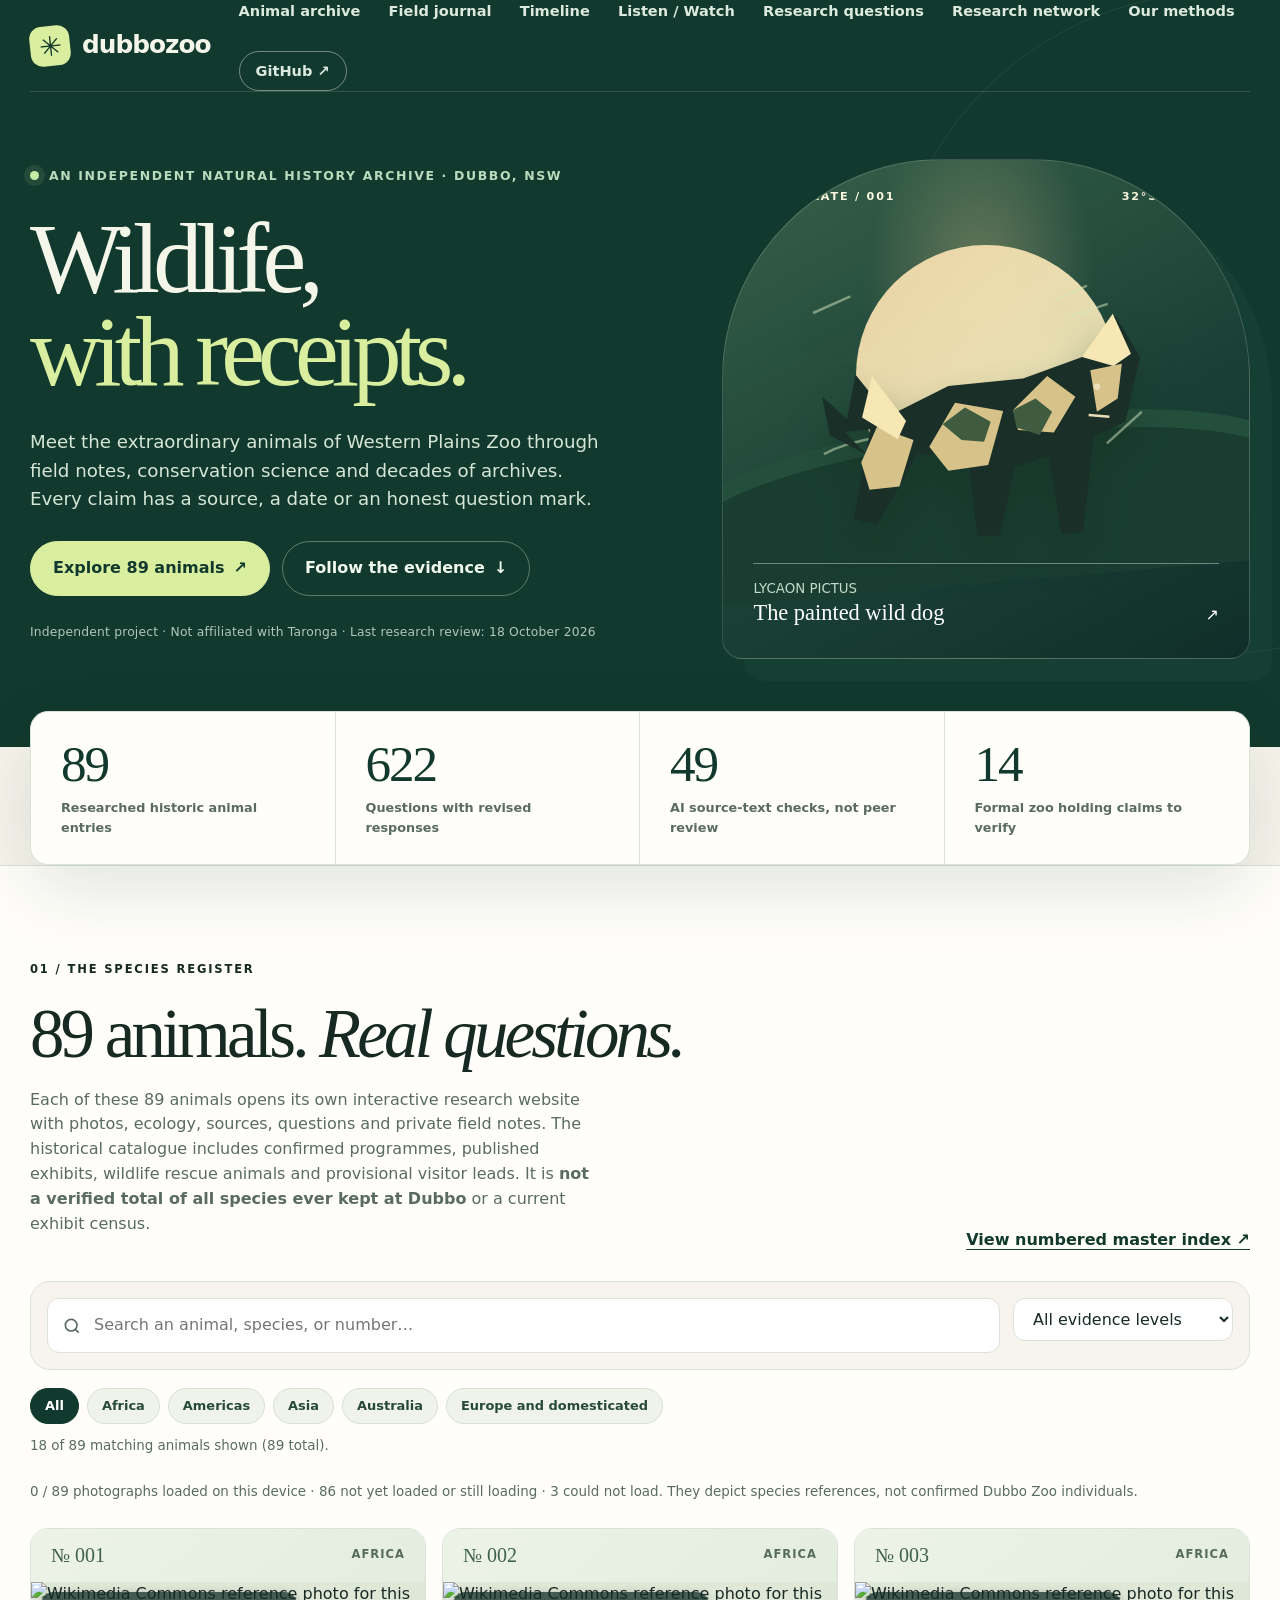
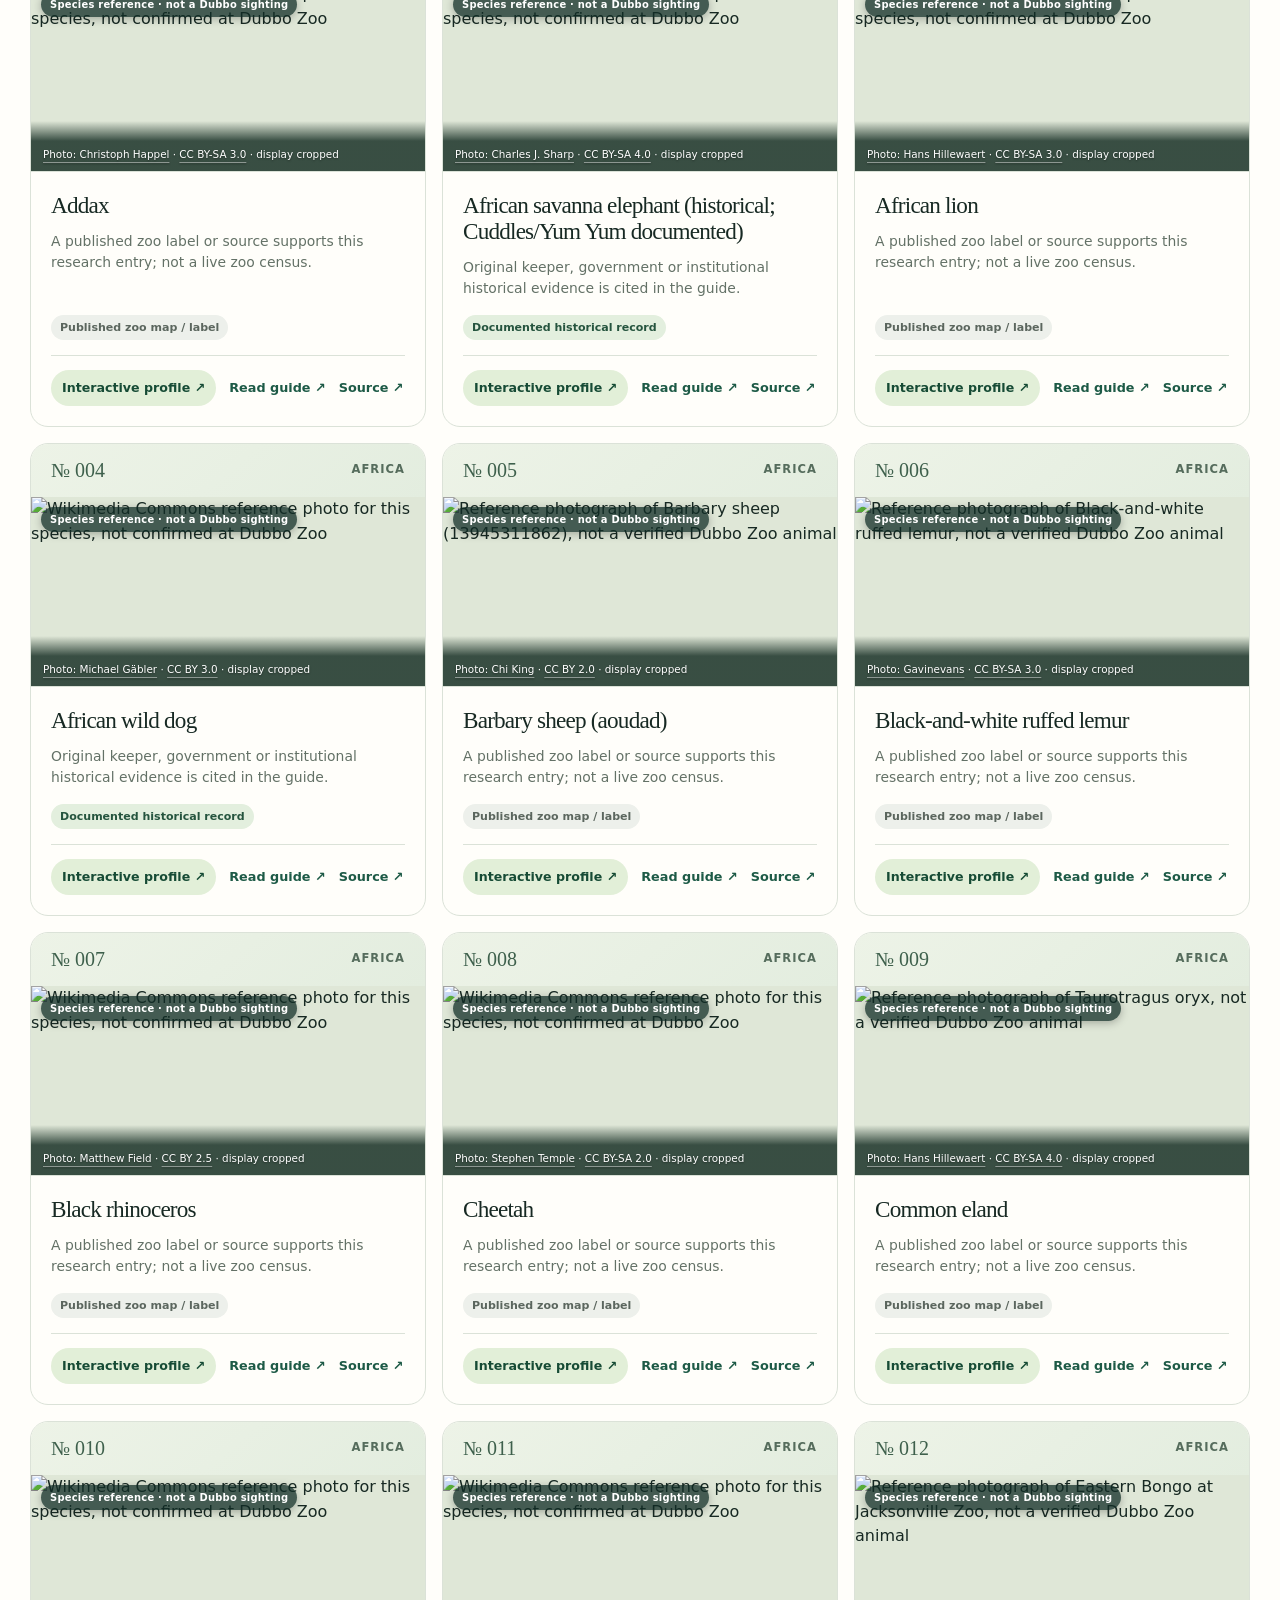
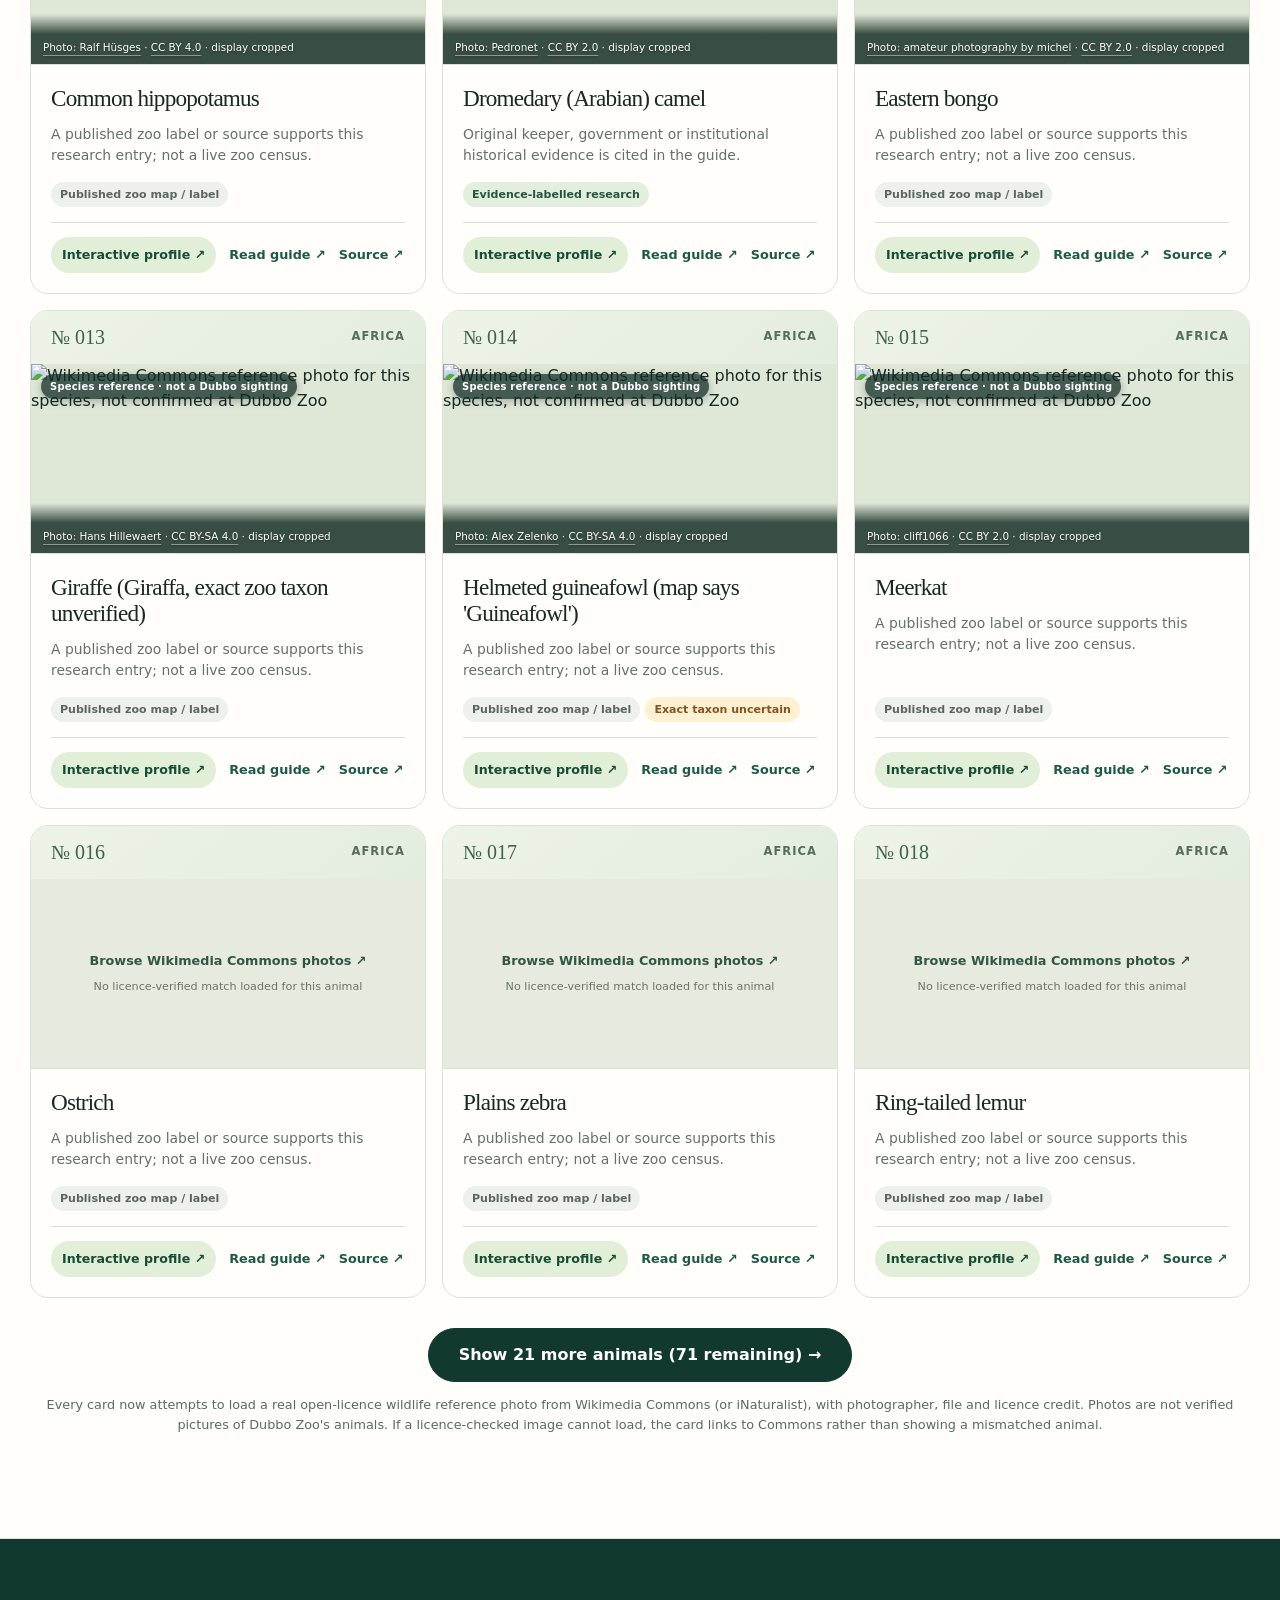
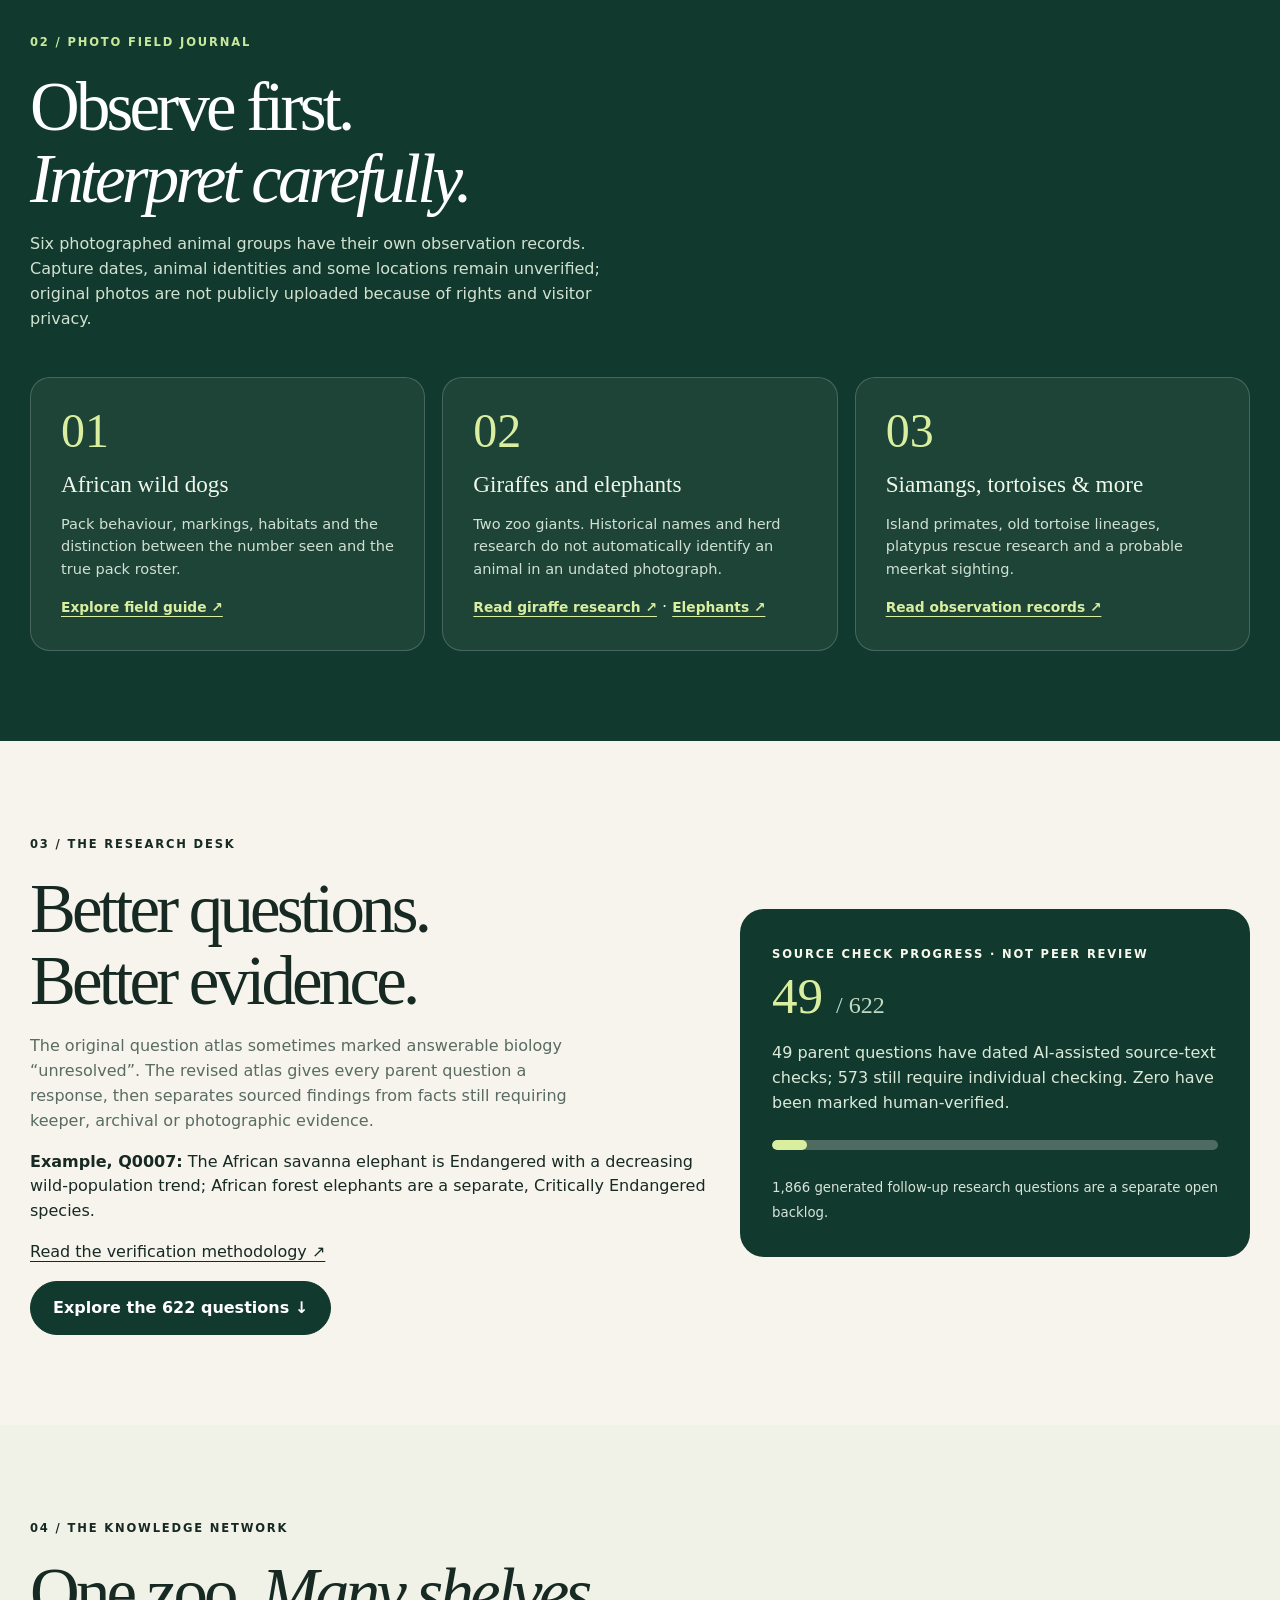
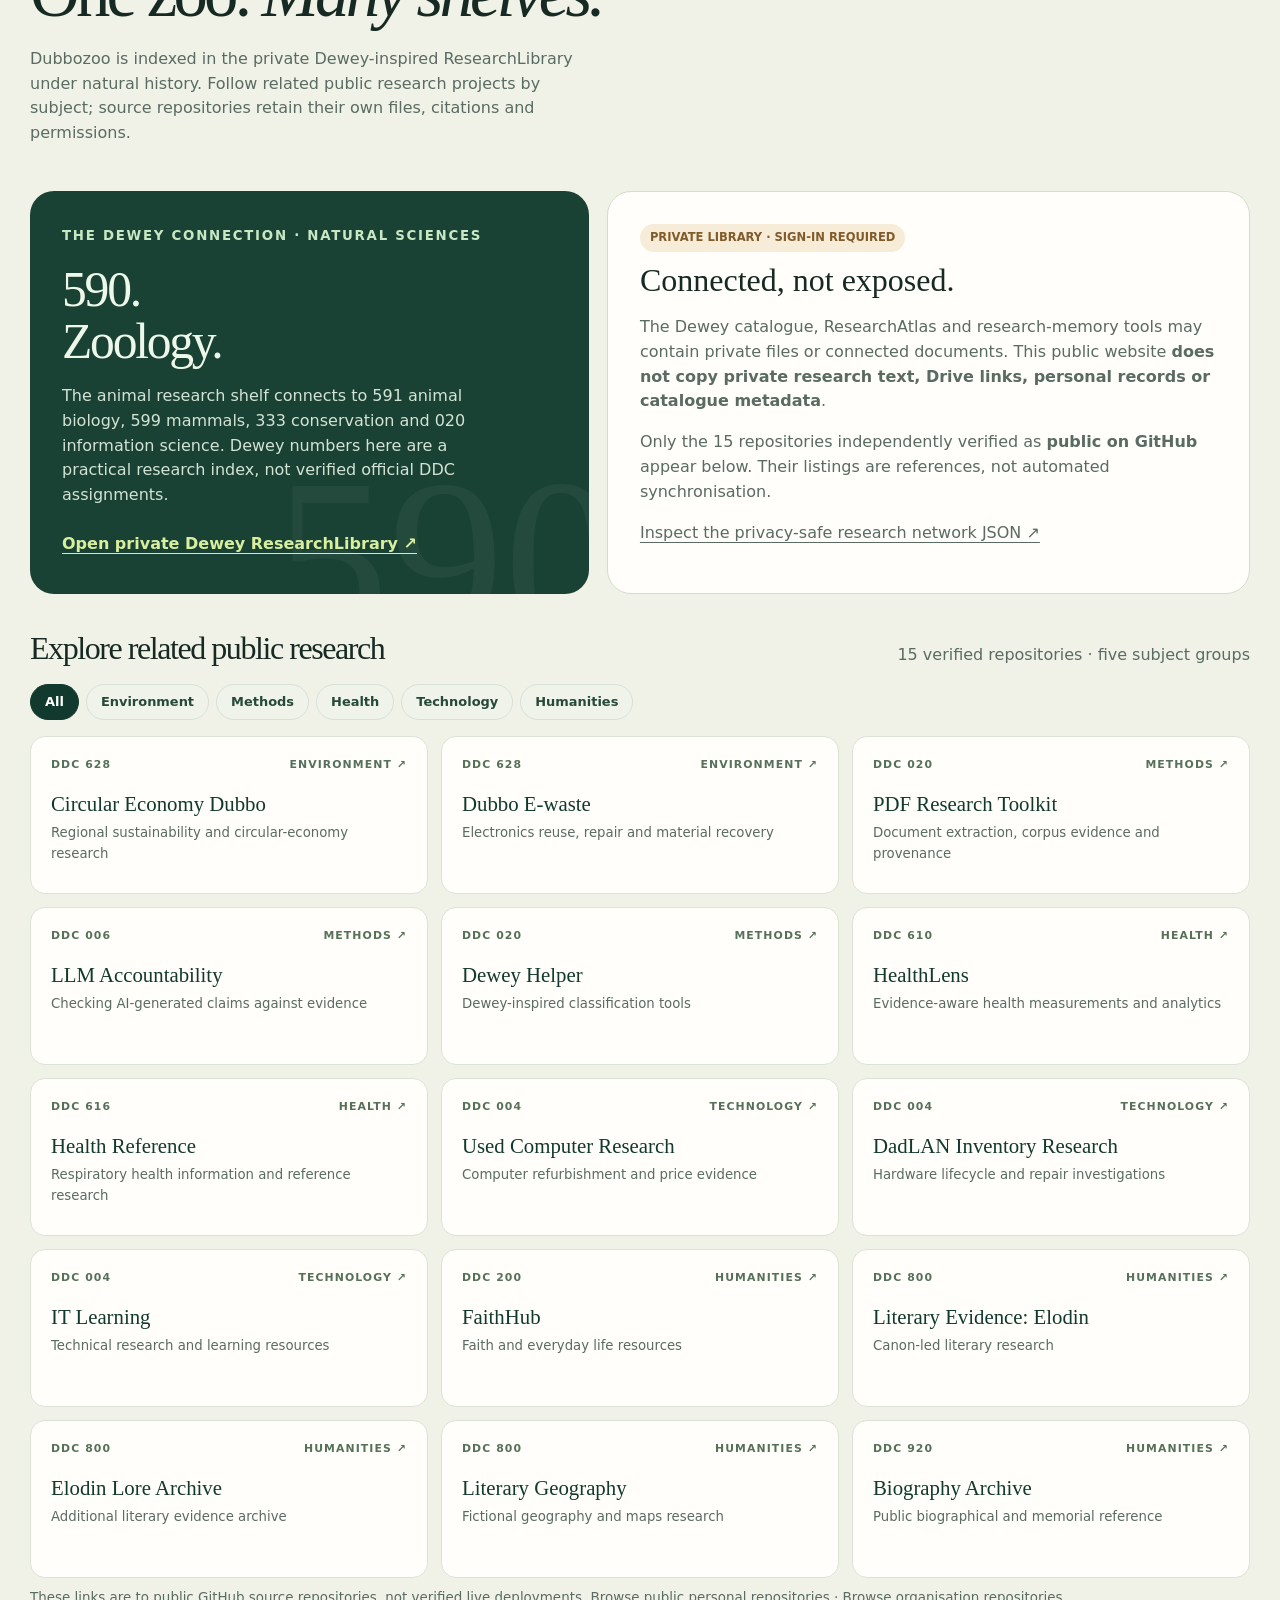
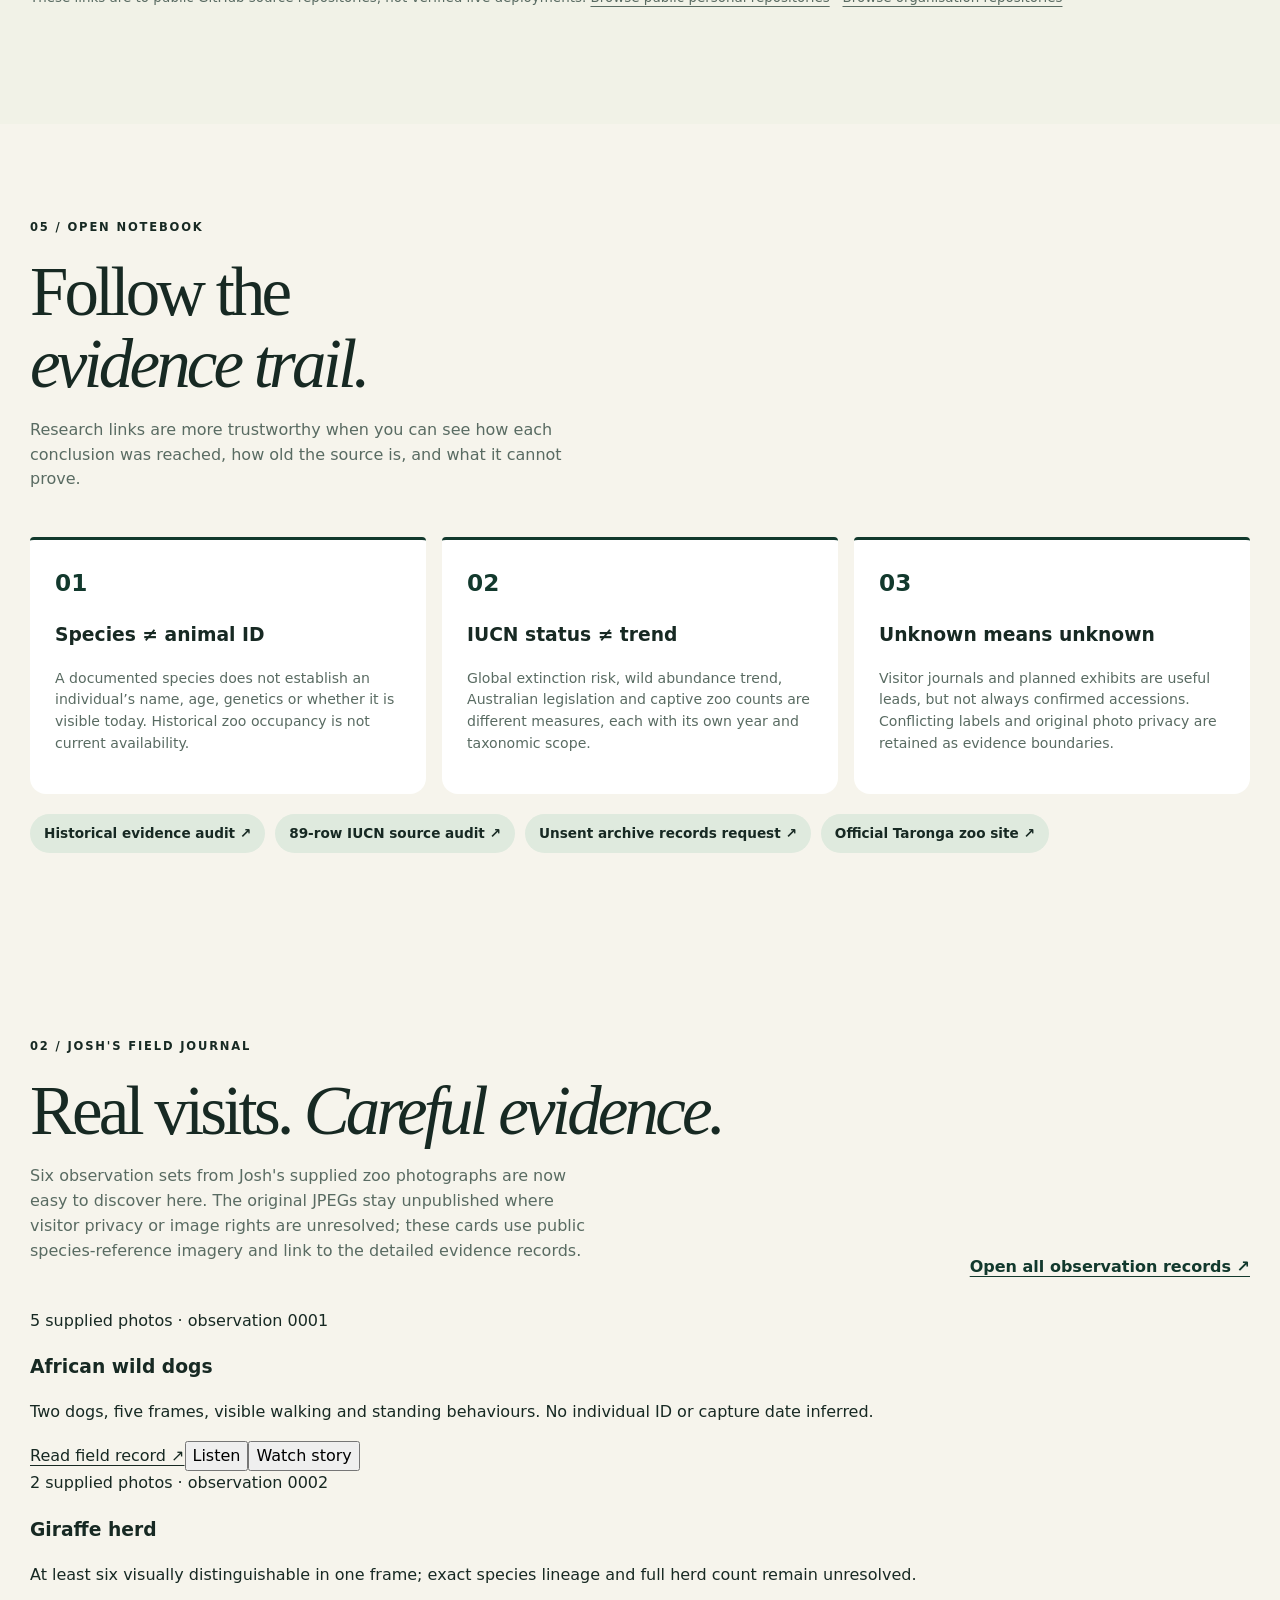
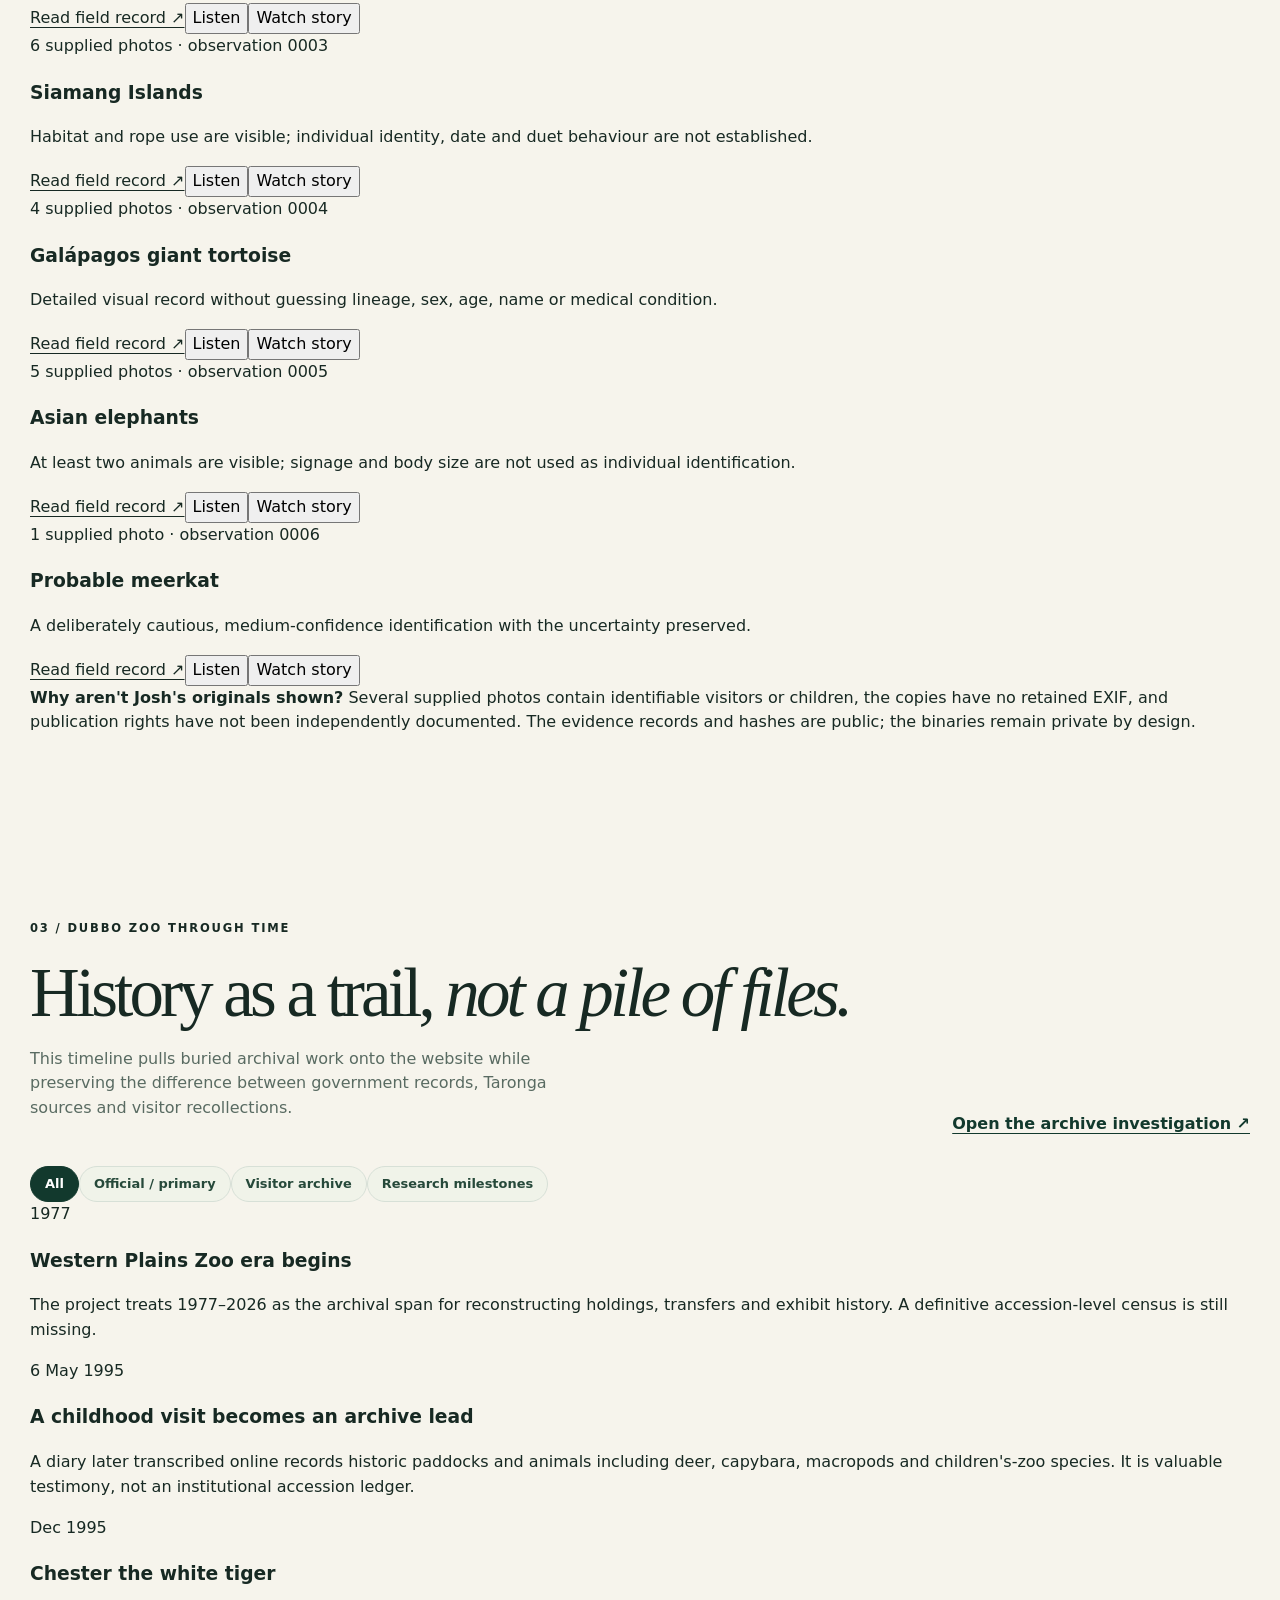
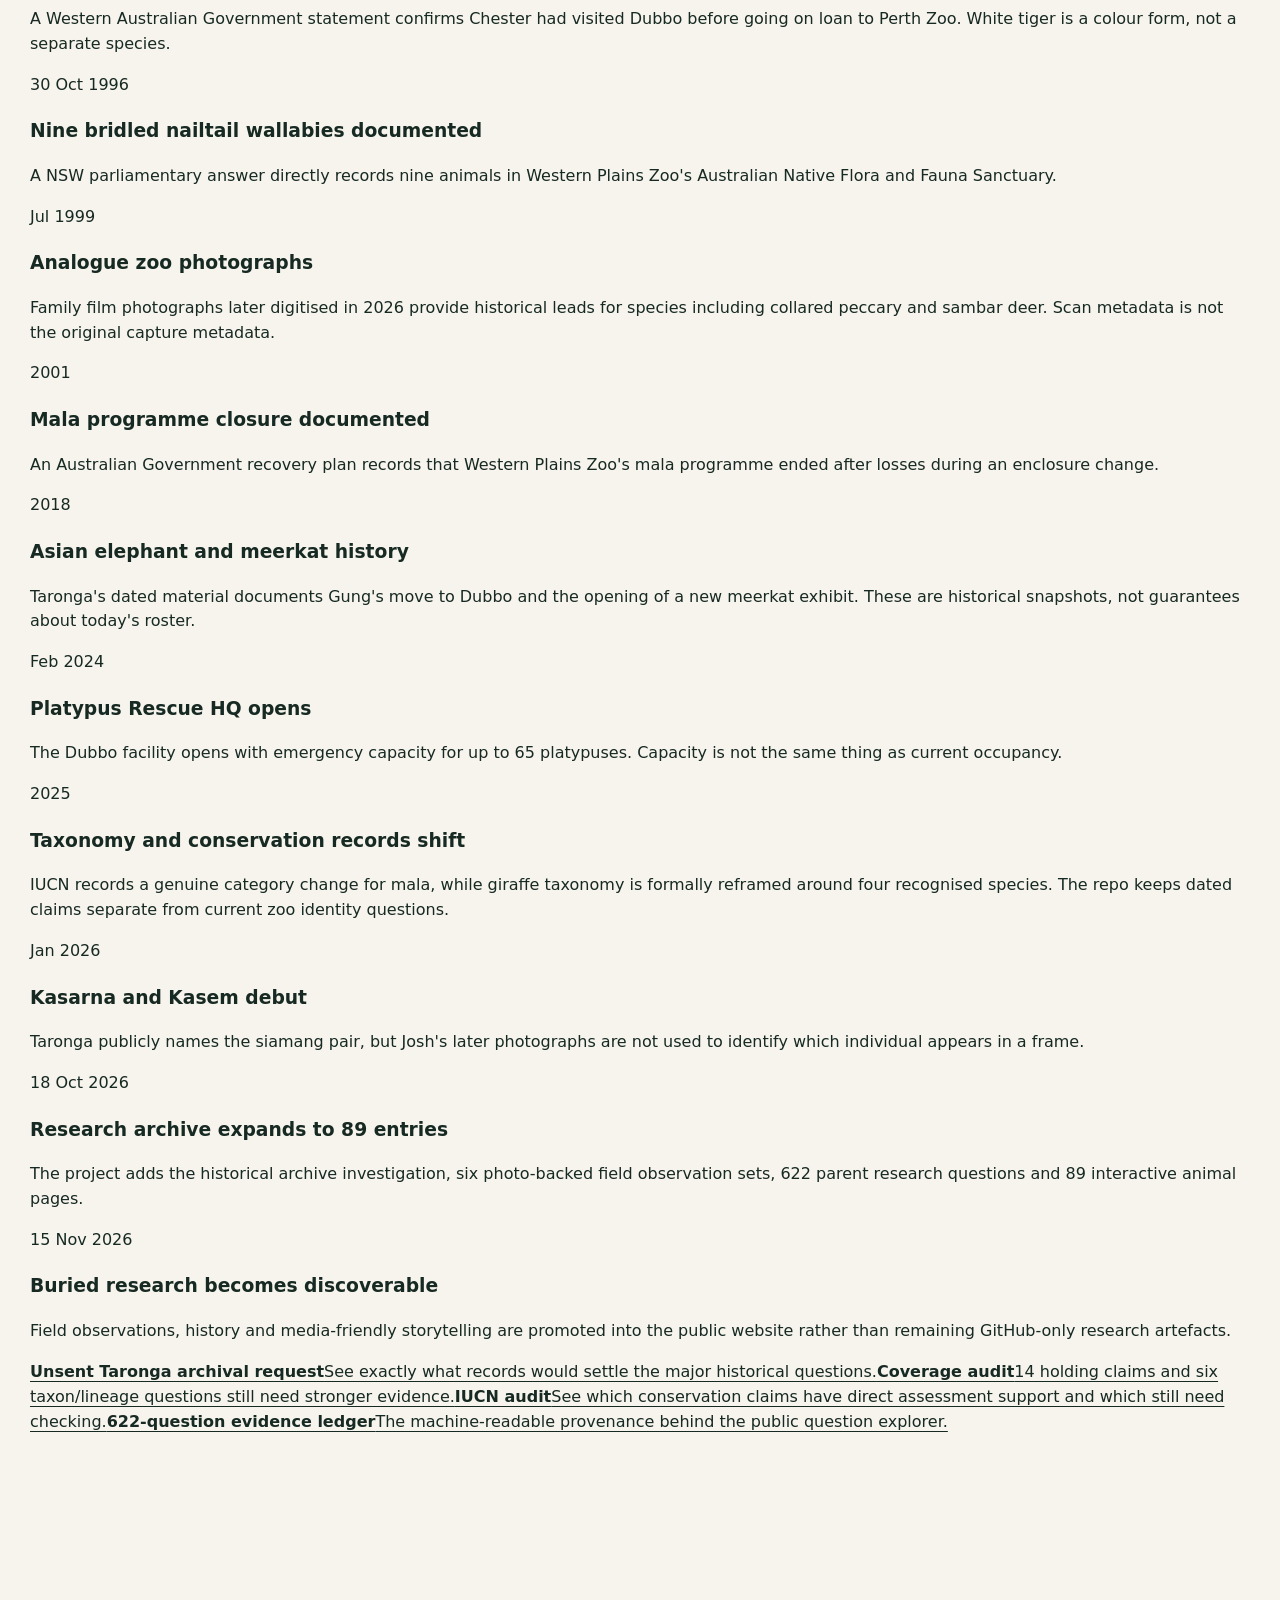
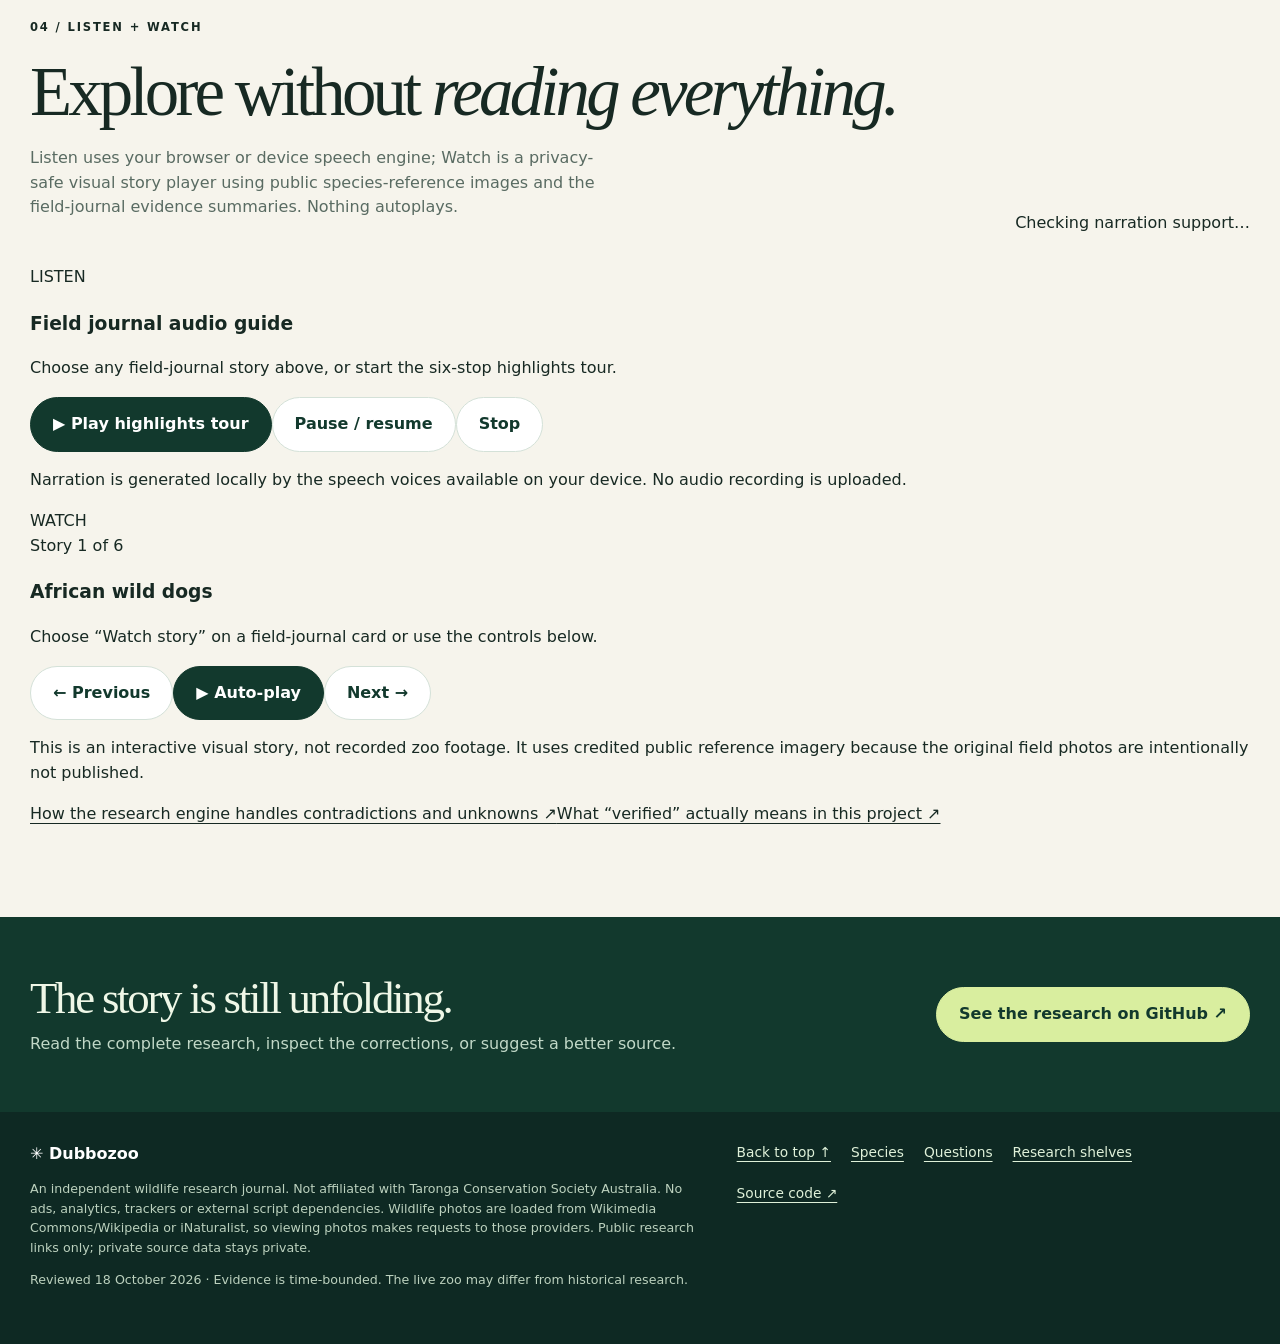
==== index.html @ 54094d0c "feat: surface field journal timeline and media stories" ====
<!doctype html>
<html lang="en-AU">
<head>
<meta charset="utf-8">
<meta name="viewport" content="width=device-width,initial-scale=1">
<meta name="theme-color" content="#12392d">
<meta name="description" content="Dubbozoo: an independent Dubbo wildlife research portal. Explore 89 evidence-labelled historical animal guides, 622 questions, IUCN conservation evidence and a Dewey-inspired research network.">
<meta property="og:type" content="website">
<meta property="og:title" content="Dubbozoo — Wildlife, with receipts.">
<meta property="og:description" content="An independent field journal and research library for the animals of Taronga Western Plains Zoo, past and present.">
<title>Dubbozoo — Wildlife, with receipts.</title>
<link rel="stylesheet" href="assets/site.css">
<script src="assets/site.js" defer></script>
<script src="assets/photos.js" defer></script>
<!-- parris-umami-placeholder: replace REPLACE_WITH_UMAMI_WEBSITE_ID with a real Umami website UUID and remove this comment wrapper. Inactive until configured.
<script defer src="https://cloud.umami.is/script.js" data-website-id="REPLACE_WITH_UMAMI_WEBSITE_ID" data-do-not-track="true" data-exclude-search="true" data-exclude-hash="true" data-performance="true" data-domains="dubbozoo-research.vercel.app"></script>
-->
</head>
<body>
<a class="skip" href="#main">Skip to research content</a>
<header class="site-head" id="top">
<div class="wrap">
<div class="nav-wrap"><a class="brand" href="#top"><span class="brand-glyph" aria-hidden="true">✳</span> dubbozoo<span class="sr-only"> home</span></a>
<nav class="main-nav" aria-label="Main navigation">
<a href="#archive">Animal archive</a><a href="#journal">Field journal</a><a href="#timeline">Timeline</a><a href="#listen-watch">Listen / Watch</a><a href="#questions">Research questions</a><a href="#network">Research network</a><a href="#method">Our methods</a><a class="nav-cta" href="https://github.com/joshualparris/Dubbozoo" target="_blank" rel="noopener noreferrer">GitHub ↗</a>
</nav></div>
<div class="hero">
<div>
<div class="hero-label">An independent natural history archive · Dubbo, NSW</div>
<h1>Wildlife,<br><em>with receipts.</em></h1>
<p class="hero-intro">Meet the extraordinary animals of Western Plains Zoo through field notes, conservation science and decades of archives. Every claim has a source, a date or an honest question mark.</p>
<div class="hero-actions"><a href="#archive" class="btn lime">Explore 89 animals <span aria-hidden="true">↗</span></a><a href="#questions" class="btn outline">Follow the evidence <span aria-hidden="true">↓</span></a></div>
<p class="hero-note">Independent project · Not affiliated with Taronga · Last research review: 18 October 2026</p>
</div>
<div class="plate" role="img" aria-label="African wild dog wildlife reference photograph from Wikimedia Commons, credited to its photographer. Not a confirmed Dubbo Zoo individual.">
<img class="plate-real-photo" src="https://commons.wikimedia.org/wiki/Special:FilePath/Lycaon_pictus_running.jpg?width=860" alt="" loading="eager" decoding="async" referrerpolicy="no-referrer">
<div class="plate-top"><span>FIELD PLATE / 001</span><span>32°S · 148°E</span></div>
<svg class="plate-scene" viewBox="0 0 460 420" xmlns="http://www.w3.org/2000/svg" aria-hidden="true">
<g fill="none" stroke="#d4e8bc" stroke-width="3" opacity=".5"><path d="M35 270c45-24 80-14 114-44M316 84l36-17m-20 37 45-15M22 100l45-20M376 257l42-38"/></g>
<g transform="translate(17 92)">
<path fill="#192f27" d="M70 179 25 155l-9-46 30 27 10-54 40 50 72-36 90-9 82-30 29-46 30 50-18 78-38 18-13 115-26 2-15-94-41 13-18 83h-27l-11-94-61-5-49 86-28-7 20-108-31 3z"/>
<path fill="#d7c389" d="m82 145 44 16-17 56-36 4-10-33zm94-29 58 10-18 65-48 7-23-29zm111-32 34 25-26 43-43-3-6-24zM339 77l38-8-5 42-25 16z"/>
<path fill="#f6e7b4" d="m64 134 12-50 41 54-10 22zm265-73 37-52 22 48-21 15z"/>
<path fill="#405c40" d="m161 142 27-20 31 17-8 24-27-2zm85-17 27-14 20 16-15 28-28-9z"/>
<circle fill="#eadfb9" cx="347" cy="97" r="4"/><path fill="none" stroke="#eadfb9" stroke-width="3" d="m337 131 25 2"/>
</g></svg>
<div class="plate-bottom"><div><small>LYCAON PICTUS</small><strong>The painted wild dog</strong><small class="plate-photo-credit"><a href="https://commons.wikimedia.org/wiki/File:Lycaon_pictus_running.jpg" target="_blank" rel="noopener noreferrer">Photo: Michael Gäbler</a> · <a href="https://creativecommons.org/licenses/by/3.0/" target="_blank" rel="noopener noreferrer">CC BY 3.0</a> · cropped</small></div><span aria-hidden="true">↗</span></div>
</div>
</div>
</div>
</header>
<div class="stats-strip"><div class="wrap"><div class="stats-inner">
<div class="stat"><strong>89</strong><span>Researched historic animal entries</span></div>
<div class="stat"><strong>622</strong><span>Questions with revised responses</span></div>
<div class="stat"><strong>49</strong><span>AI source-text checks, not peer review</span></div>
<div class="stat"><strong>14</strong><span>Formal zoo holding claims to verify</span></div>
</div></div></div>
<main id="main">
<section class="section archive-area" id="archive"><div class="wrap">
<div class="section-head"><div><span class="eyebrow">01 / THE SPECIES REGISTER</span><h2>89 animals. <em>Real questions.</em></h2><p>Each of these 89 animals opens its own interactive research website with photos, ecology, sources, questions and private field notes. The historical catalogue includes confirmed programmes, published exhibits, wildlife rescue animals and provisional visitor leads. It is <strong>not a verified total of all species ever kept at Dubbo</strong> or a current exhibit census.</p></div><a href="https://github.com/joshualparris/Dubbozoo/blob/main/docs/all-time-animal-inventory.md" target="_blank" rel="noopener noreferrer">View numbered master index ↗</a></div>
<div class="controls"><label class="search-shell"><svg width="20" height="20" viewBox="0 0 24 24" fill="none" stroke="currentColor" stroke-width="2" aria-hidden="true"><circle cx="11" cy="11" r="7"/><path d="m20 20-4-4"/></svg><span class="sr-only">Search by species, region or catalogue number</span><input type="search" id="species-search" placeholder="Search an animal, species, or number…" autocomplete="off"></label>
<label><span class="sr-only">Evidence filter</span><select id="evidence-filter"><option value="all">All evidence levels</option><option value="strong">Original zoo / government history</option><option value="question">Formal holding not verified</option><option value="taxonomy">Exact taxon unresolved</option></select></label></div>
<div class="filters" role="group" aria-label="Filter by geographical region"><button type="button" class="chip" data-region-filter="All" aria-pressed="true">All</button><button type="button" class="chip" data-region-filter="Africa" aria-pressed="false">Africa</button><button type="button" class="chip" data-region-filter="Americas" aria-pressed="false">Americas</button><button type="button" class="chip" data-region-filter="Asia" aria-pressed="false">Asia</button><button type="button" class="chip" data-region-filter="Australia" aria-pressed="false">Australia</button><button type="button" class="chip" data-region-filter="Europe and domesticated" aria-pressed="false">Europe and domesticated</button></div>
<p class="results-line" id="results-count" aria-live="polite">All 89 research entries shown without JavaScript.</p>
<p class="results-line" id="photo-status" aria-live="polite">Looking up taxon reference photographs and Commons licences for 89 entries…</p>
<div class="animal-grid" id="animal-grid"><article class="animal-card" data-photo-id="1" data-photo-query="Addax" data-photo-name="Addax" data-region="Africa" data-unverified="no" data-taxon="no" data-strong="no" data-search="addax 1 africa  published_zoo_map_or_record">
  <div class="animal-card-head"><span class="animal-number">№ 001</span><span class="animal-region">Africa</span></div>
<div class="animal-photo-slot" data-photo-status="curated"><figure class="animal-photo"><img src="https://commons.wikimedia.org/wiki/Special:FilePath/Addax.jpg?width=860" alt="Wikimedia Commons reference photo for this species, not confirmed at Dubbo Zoo" loading="eager" decoding="async" referrerpolicy="no-referrer"><figcaption><a href="https://commons.wikimedia.org/wiki/File:Addax.jpg" target="_blank" rel="noopener noreferrer">Photo: Christoph Happel</a> · <a href="https://creativecommons.org/licenses/by-sa/3.0/" target="_blank" rel="noopener noreferrer">CC BY-SA 3.0</a> · display cropped</figcaption><span class="photo-reference">Species reference · not a Dubbo sighting</span></figure></div>
  <div class="animal-card-body"><h3>Addax</h3><p>A published zoo label or source supports this research entry; not a live zoo census.</p><div class="tags"><span class="tag neutral">Published zoo map / label</span></div>
  <div class="card-links"><a class="animal-profile-link" href="/animals/001-addax">Interactive profile ↗</a><a href="https://github.com/joshualparris/Dubbozoo/blob/main/docs/species/addax.md" target="_blank" rel="noopener noreferrer" aria-label="Read research for Addax on GitHub">Read guide ↗</a><a href="https://www.taronga.org.au/dubbo-zoo/map" target="_blank" rel="noopener noreferrer" aria-label="Open a source for Addax">Source ↗</a></div></div></article>
<article class="animal-card" data-photo-id="2" data-photo-query="Loxodonta africana" data-photo-name="African savanna elephant (historical; Cuddles/Yum Yum documented)" data-region="Africa" data-unverified="no" data-taxon="no" data-strong="yes" data-search="african savanna elephant (historical; cuddles/yum yum documented) 2 africa loxodonta africana historical_or_conservation_holding_confirmed">
  <div class="animal-card-head"><span class="animal-number">№ 002</span><span class="animal-region">Africa</span></div>
<div class="animal-photo-slot" data-photo-status="curated"><figure class="animal-photo"><img src="https://commons.wikimedia.org/wiki/Special:FilePath/African_elephant_(Loxodonta_africana).jpg?width=860" alt="Wikimedia Commons reference photo for this species, not confirmed at Dubbo Zoo" loading="eager" decoding="async" referrerpolicy="no-referrer"><figcaption><a href="https://commons.wikimedia.org/wiki/File:African_elephant_(Loxodonta_africana).jpg" target="_blank" rel="noopener noreferrer">Photo: Charles J. Sharp</a> · <a href="https://creativecommons.org/licenses/by-sa/4.0/" target="_blank" rel="noopener noreferrer">CC BY-SA 4.0</a> · display cropped</figcaption><span class="photo-reference">Species reference · not a Dubbo sighting</span></figure></div>
  <div class="animal-card-body"><h3>African savanna elephant (historical; Cuddles/Yum Yum documented)</h3><p>Original keeper, government or institutional historical evidence is cited in the guide.</p><div class="tags"><span class="tag">Documented historical record</span></div>
  <div class="card-links"><a class="animal-profile-link" href="/animals/002-african-savanna-elephant">Interactive profile ↗</a><a href="https://github.com/joshualparris/Dubbozoo/blob/main/docs/species/african-elephant-historical.md" target="_blank" rel="noopener noreferrer" aria-label="Read research for African savanna elephant (historical; Cuddles/Yum Yum documented) on GitHub">Read guide ↗</a><a href="https://www.animallaw.info/case/international-fund-animal-welfare-australia-pty-ltd-and-minister-environment-and-heritage" target="_blank" rel="noopener noreferrer" aria-label="Open a source for African savanna elephant (historical; Cuddles/Yum Yum documented)">Source ↗</a></div></div></article>
<article class="animal-card" data-photo-id="3" data-photo-query="Lion" data-photo-name="African lion" data-region="Africa" data-unverified="no" data-taxon="no" data-strong="no" data-search="african lion 3 africa  published_zoo_map_or_record">
  <div class="animal-card-head"><span class="animal-number">№ 003</span><span class="animal-region">Africa</span></div>
<div class="animal-photo-slot" data-photo-status="curated"><figure class="animal-photo"><img src="https://commons.wikimedia.org/wiki/Special:FilePath/Panthera_leo.jpg?width=860" alt="Wikimedia Commons reference photo for this species, not confirmed at Dubbo Zoo" loading="eager" decoding="async" referrerpolicy="no-referrer"><figcaption><a href="https://commons.wikimedia.org/wiki/File:Panthera_leo.jpg" target="_blank" rel="noopener noreferrer">Photo: Hans Hillewaert</a> · <a href="https://creativecommons.org/licenses/by-sa/3.0/" target="_blank" rel="noopener noreferrer">CC BY-SA 3.0</a> · display cropped</figcaption><span class="photo-reference">Species reference · not a Dubbo sighting</span></figure></div>
  <div class="animal-card-body"><h3>African lion</h3><p>A published zoo label or source supports this research entry; not a live zoo census.</p><div class="tags"><span class="tag neutral">Published zoo map / label</span></div>
  <div class="card-links"><a class="animal-profile-link" href="/animals/003-african-lion">Interactive profile ↗</a><a href="https://github.com/joshualparris/Dubbozoo/blob/main/docs/african-lion.md" target="_blank" rel="noopener noreferrer" aria-label="Read research for African lion on GitHub">Read guide ↗</a><a href="https://www.taronga.org.au/dubbo-zoo/map" target="_blank" rel="noopener noreferrer" aria-label="Open a source for African lion">Source ↗</a></div></div></article>
<article class="animal-card" data-photo-id="4" data-photo-query="African wild dog" data-photo-name="African wild dog" data-region="Africa" data-unverified="no" data-taxon="no" data-strong="yes" data-search="african wild dog 4 africa  historical_or_conservation_holding_confirmed">
  <div class="animal-card-head"><span class="animal-number">№ 004</span><span class="animal-region">Africa</span></div>
<div class="animal-photo-slot" data-photo-status="curated"><figure class="animal-photo"><img src="https://commons.wikimedia.org/wiki/Special:FilePath/Lycaon_pictus_running.jpg?width=860" alt="Wikimedia Commons reference photo for this species, not confirmed at Dubbo Zoo" loading="eager" decoding="async" referrerpolicy="no-referrer"><figcaption><a href="https://commons.wikimedia.org/wiki/File:Lycaon_pictus_running.jpg" target="_blank" rel="noopener noreferrer">Photo: Michael Gäbler</a> · <a href="https://creativecommons.org/licenses/by/3.0/" target="_blank" rel="noopener noreferrer">CC BY 3.0</a> · display cropped</figcaption><span class="photo-reference">Species reference · not a Dubbo sighting</span></figure></div>
  <div class="animal-card-body"><h3>African wild dog</h3><p>Original keeper, government or institutional historical evidence is cited in the guide.</p><div class="tags"><span class="tag">Documented historical record</span></div>
  <div class="card-links"><a class="animal-profile-link" href="/animals/004-african-wild-dog">Interactive profile ↗</a><a href="https://github.com/joshualparris/Dubbozoo/blob/main/docs/african-wild-dog.md" target="_blank" rel="noopener noreferrer" aria-label="Read research for African wild dog on GitHub">Read guide ↗</a><a href="https://taronga.org.au/sites/default/files/2024-03/24-039%20TWPZ%20Map%20ED17v04_EASTERAUTUMNSH_FA_OTL_MAP%20ONLY.pdf" target="_blank" rel="noopener noreferrer" aria-label="Open a source for African wild dog">Source ↗</a></div></div></article>
<article class="animal-card" data-photo-id="5" data-photo-query="Ammotragus lervia" data-photo-name="Barbary sheep (aoudad)" data-region="Africa" data-unverified="no" data-taxon="no" data-strong="no" data-search="barbary sheep (aoudad) 5 africa  published_zoo_map_or_record">
  <div class="animal-card-head"><span class="animal-number">№ 005</span><span class="animal-region">Africa</span></div>
<div class="animal-photo-slot" data-photo-status="curated"><figure class="animal-photo"><img src="https://commons.wikimedia.org/wiki/Special:FilePath/Barbary_sheep_(13945311862).jpg?width=860" alt="Reference photograph of Barbary sheep (13945311862), not a verified Dubbo Zoo animal" loading="lazy" decoding="async" referrerpolicy="no-referrer"><figcaption><a href="https://commons.wikimedia.org/wiki/File:Barbary_sheep_(13945311862).jpg" target="_blank" rel="noopener noreferrer">Photo: Chi King</a> · <a href="https://creativecommons.org/licenses/by/2.0/" target="_blank" rel="noopener noreferrer">CC BY 2.0</a> · display cropped</figcaption><span class="photo-reference">Species reference · not a Dubbo sighting</span></figure></div>
  <div class="animal-card-body"><h3>Barbary sheep (aoudad)</h3><p>A published zoo label or source supports this research entry; not a live zoo census.</p><div class="tags"><span class="tag neutral">Published zoo map / label</span></div>
  <div class="card-links"><a class="animal-profile-link" href="/animals/005-barbary-sheep">Interactive profile ↗</a><a href="https://github.com/joshualparris/Dubbozoo/blob/main/docs/species/barbary-sheep.md" target="_blank" rel="noopener noreferrer" aria-label="Read research for Barbary sheep (aoudad) on GitHub">Read guide ↗</a><a href="https://www.taronga.org.au/dubbo-zoo/precincts-and-pitstops/waterhole" target="_blank" rel="noopener noreferrer" aria-label="Open a source for Barbary sheep (aoudad)">Source ↗</a></div></div></article>
<article class="animal-card" data-photo-id="6" data-photo-query="Varecia variegata" data-photo-name="Black-and-white ruffed lemur" data-region="Africa" data-unverified="no" data-taxon="no" data-strong="no" data-search="black-and-white ruffed lemur 6 africa  published_zoo_map_or_record">
  <div class="animal-card-head"><span class="animal-number">№ 006</span><span class="animal-region">Africa</span></div>
<div class="animal-photo-slot" data-photo-status="curated"><figure class="animal-photo"><img src="https://commons.wikimedia.org/wiki/Special:FilePath/Black-and-white_ruffed_lemur.jpg?width=860" alt="Reference photograph of Black-and-white ruffed lemur, not a verified Dubbo Zoo animal" loading="lazy" decoding="async" referrerpolicy="no-referrer"><figcaption><a href="https://commons.wikimedia.org/wiki/File:Black-and-white_ruffed_lemur.jpg" target="_blank" rel="noopener noreferrer">Photo: Gavinevans</a> · <a href="https://creativecommons.org/licenses/by-sa/3.0/" target="_blank" rel="noopener noreferrer">CC BY-SA 3.0</a> · display cropped</figcaption><span class="photo-reference">Species reference · not a Dubbo sighting</span></figure></div>
  <div class="animal-card-body"><h3>Black-and-white ruffed lemur</h3><p>A published zoo label or source supports this research entry; not a live zoo census.</p><div class="tags"><span class="tag neutral">Published zoo map / label</span></div>
  <div class="card-links"><a class="animal-profile-link" href="/animals/006-black-and-white-ruffed-lemur">Interactive profile ↗</a><a href="https://github.com/joshualparris/Dubbozoo/blob/main/docs/species/black-and-white-ruffed-lemur.md" target="_blank" rel="noopener noreferrer" aria-label="Read research for Black-and-white ruffed lemur on GitHub">Read guide ↗</a><a href="https://www.taronga.org.au/dubbo-zoo/map" target="_blank" rel="noopener noreferrer" aria-label="Open a source for Black-and-white ruffed lemur">Source ↗</a></div></div></article>
<article class="animal-card" data-photo-id="7" data-photo-query="Black rhinoceros" data-photo-name="Black rhinoceros" data-region="Africa" data-unverified="no" data-taxon="no" data-strong="no" data-search="black rhinoceros 7 africa  published_zoo_map_or_record">
  <div class="animal-card-head"><span class="animal-number">№ 007</span><span class="animal-region">Africa</span></div>
<div class="animal-photo-slot" data-photo-status="curated"><figure class="animal-photo"><img src="https://commons.wikimedia.org/wiki/Special:FilePath/Black_rhino.jpg?width=860" alt="Wikimedia Commons reference photo for this species, not confirmed at Dubbo Zoo" loading="lazy" decoding="async" referrerpolicy="no-referrer"><figcaption><a href="https://commons.wikimedia.org/wiki/File:Black_rhino.jpg" target="_blank" rel="noopener noreferrer">Photo: Matthew Field</a> · <a href="https://creativecommons.org/licenses/by/2.5/" target="_blank" rel="noopener noreferrer">CC BY 2.5</a> · display cropped</figcaption><span class="photo-reference">Species reference · not a Dubbo sighting</span></figure></div>
  <div class="animal-card-body"><h3>Black rhinoceros</h3><p>A published zoo label or source supports this research entry; not a live zoo census.</p><div class="tags"><span class="tag neutral">Published zoo map / label</span></div>
  <div class="card-links"><a class="animal-profile-link" href="/animals/007-black-rhinoceros">Interactive profile ↗</a><a href="https://github.com/joshualparris/Dubbozoo/blob/main/docs/black-rhinoceros.md" target="_blank" rel="noopener noreferrer" aria-label="Read research for Black rhinoceros on GitHub">Read guide ↗</a><a href="https://www.taronga.org.au/dubbo-zoo/map" target="_blank" rel="noopener noreferrer" aria-label="Open a source for Black rhinoceros">Source ↗</a></div></div></article>
<article class="animal-card" data-photo-id="8" data-photo-query="Cheetah" data-photo-name="Cheetah" data-region="Africa" data-unverified="no" data-taxon="no" data-strong="no" data-search="cheetah 8 africa  published_zoo_map_or_record">
  <div class="animal-card-head"><span class="animal-number">№ 008</span><span class="animal-region">Africa</span></div>
<div class="animal-photo-slot" data-photo-status="curated"><figure class="animal-photo"><img src="https://commons.wikimedia.org/wiki/Special:FilePath/Acinonyx_jubatus_(45250179004).jpg?width=860" alt="Wikimedia Commons reference photo for this species, not confirmed at Dubbo Zoo" loading="lazy" decoding="async" referrerpolicy="no-referrer"><figcaption><a href="https://commons.wikimedia.org/wiki/File:Acinonyx_jubatus_(45250179004).jpg" target="_blank" rel="noopener noreferrer">Photo: Stephen Temple</a> · <a href="https://creativecommons.org/licenses/by-sa/2.0/" target="_blank" rel="noopener noreferrer">CC BY-SA 2.0</a> · display cropped</figcaption><span class="photo-reference">Species reference · not a Dubbo sighting</span></figure></div>
  <div class="animal-card-body"><h3>Cheetah</h3><p>A published zoo label or source supports this research entry; not a live zoo census.</p><div class="tags"><span class="tag neutral">Published zoo map / label</span></div>
  <div class="card-links"><a class="animal-profile-link" href="/animals/008-cheetah">Interactive profile ↗</a><a href="https://github.com/joshualparris/Dubbozoo/blob/main/docs/cheetah.md" target="_blank" rel="noopener noreferrer" aria-label="Read research for Cheetah on GitHub">Read guide ↗</a><a href="https://www.taronga.org.au/dubbo-zoo/map" target="_blank" rel="noopener noreferrer" aria-label="Open a source for Cheetah">Source ↗</a></div></div></article>
<article class="animal-card" data-photo-id="9" data-photo-query="Common eland" data-photo-name="Common eland" data-region="Africa" data-unverified="no" data-taxon="no" data-strong="no" data-search="common eland 9 africa  published_zoo_map_or_record">
  <div class="animal-card-head"><span class="animal-number">№ 009</span><span class="animal-region">Africa</span></div>
<div class="animal-photo-slot" data-photo-status="curated"><figure class="animal-photo"><img src="https://commons.wikimedia.org/wiki/Special:FilePath/Taurotragus_oryx.jpg?width=860" alt="Reference photograph of Taurotragus oryx, not a verified Dubbo Zoo animal" loading="lazy" decoding="async" referrerpolicy="no-referrer"><figcaption><a href="https://commons.wikimedia.org/wiki/File:Taurotragus_oryx.jpg" target="_blank" rel="noopener noreferrer">Photo: Hans Hillewaert</a> · <a href="https://creativecommons.org/licenses/by-sa/4.0/" target="_blank" rel="noopener noreferrer">CC BY-SA 4.0</a> · display cropped</figcaption><span class="photo-reference">Species reference · not a Dubbo sighting</span></figure></div>
  <div class="animal-card-body"><h3>Common eland</h3><p>A published zoo label or source supports this research entry; not a live zoo census.</p><div class="tags"><span class="tag neutral">Published zoo map / label</span></div>
  <div class="card-links"><a class="animal-profile-link" href="/animals/009-common-eland">Interactive profile ↗</a><a href="https://github.com/joshualparris/Dubbozoo/blob/main/docs/species/common-eland.md" target="_blank" rel="noopener noreferrer" aria-label="Read research for Common eland on GitHub">Read guide ↗</a><a href="https://www.taronga.org.au/dubbo-zoo/precincts-and-pitstops/african-savannah" target="_blank" rel="noopener noreferrer" aria-label="Open a source for Common eland">Source ↗</a></div></div></article>
<article class="animal-card" data-photo-id="10" data-photo-query="Hippopotamus" data-photo-name="Common hippopotamus" data-region="Africa" data-unverified="no" data-taxon="no" data-strong="no" data-search="common hippopotamus 10 africa  published_zoo_map_or_record">
  <div class="animal-card-head"><span class="animal-number">№ 010</span><span class="animal-region">Africa</span></div>
<div class="animal-photo-slot" data-photo-status="curated"><figure class="animal-photo"><img src="https://commons.wikimedia.org/wiki/Special:FilePath/Hippopotamus_amphibius_-_South_Africa.jpg?width=860" alt="Wikimedia Commons reference photo for this species, not confirmed at Dubbo Zoo" loading="lazy" decoding="async" referrerpolicy="no-referrer"><figcaption><a href="https://commons.wikimedia.org/wiki/File:Hippopotamus_amphibius_-_South_Africa.jpg" target="_blank" rel="noopener noreferrer">Photo: Ralf Hüsges</a> · <a href="https://creativecommons.org/licenses/by/4.0/" target="_blank" rel="noopener noreferrer">CC BY 4.0</a> · display cropped</figcaption><span class="photo-reference">Species reference · not a Dubbo sighting</span></figure></div>
  <div class="animal-card-body"><h3>Common hippopotamus</h3><p>A published zoo label or source supports this research entry; not a live zoo census.</p><div class="tags"><span class="tag neutral">Published zoo map / label</span></div>
  <div class="card-links"><a class="animal-profile-link" href="/animals/010-common-hippopotamus">Interactive profile ↗</a><a href="https://github.com/joshualparris/Dubbozoo/blob/main/docs/common-hippopotamus.md" target="_blank" rel="noopener noreferrer" aria-label="Read research for Common hippopotamus on GitHub">Read guide ↗</a><a href="https://www.taronga.org.au/dubbo-zoo/map" target="_blank" rel="noopener noreferrer" aria-label="Open a source for Common hippopotamus">Source ↗</a></div></div></article>
<article class="animal-card" data-photo-id="11" data-photo-query="Camelus dromedarius" data-photo-name="Dromedary (Arabian) camel" data-region="Africa" data-unverified="no" data-taxon="no" data-strong="yes" data-search="dromedary (arabian) camel 11 africa camelus dromedarius dated_primary_taxon_exhibit_confirmed">
  <div class="animal-card-head"><span class="animal-number">№ 011</span><span class="animal-region">Africa</span></div>
<div class="animal-photo-slot" data-photo-status="curated"><figure class="animal-photo"><img src="https://commons.wikimedia.org/wiki/Special:FilePath/Camelus_dromedarius_in_Saudi_Arabia_(8400052348).jpg?width=860" alt="Wikimedia Commons reference photo for this species, not confirmed at Dubbo Zoo" loading="lazy" decoding="async" referrerpolicy="no-referrer"><figcaption><a href="https://commons.wikimedia.org/wiki/File:Camelus_dromedarius_in_Saudi_Arabia_(8400052348).jpg" target="_blank" rel="noopener noreferrer">Photo: Pedronet</a> · <a href="https://creativecommons.org/licenses/by/2.0/" target="_blank" rel="noopener noreferrer">CC BY 2.0</a> · display cropped</figcaption><span class="photo-reference">Species reference · not a Dubbo sighting</span></figure></div>
  <div class="animal-card-body"><h3>Dromedary (Arabian) camel</h3><p>Original keeper, government or institutional historical evidence is cited in the guide.</p><div class="tags"><span class="tag">Evidence-labelled research</span></div>
  <div class="card-links"><a class="animal-profile-link" href="/animals/011-dromedary-camel">Interactive profile ↗</a><a href="https://github.com/joshualparris/Dubbozoo/blob/main/docs/species/camel-taxon-unverified.md" target="_blank" rel="noopener noreferrer" aria-label="Read research for Dromedary (Arabian) camel on GitHub">Read guide ↗</a><a href="https://www.taronga.org.au/about/newsroom/posts/happy-world-camel-day" target="_blank" rel="noopener noreferrer" aria-label="Open a source for Dromedary (Arabian) camel">Source ↗</a></div></div></article>
<article class="animal-card" data-photo-id="12" data-photo-query="Tragelaphus eurycerus" data-photo-name="Eastern bongo" data-region="Africa" data-unverified="no" data-taxon="no" data-strong="no" data-search="eastern bongo 12 africa  published_zoo_map_or_record">
  <div class="animal-card-head"><span class="animal-number">№ 012</span><span class="animal-region">Africa</span></div>
<div class="animal-photo-slot" data-photo-status="curated"><figure class="animal-photo"><img src="https://commons.wikimedia.org/wiki/Special:FilePath/Eastern_Bongo_at_Jacksonville_Zoo.jpg?width=860" alt="Reference photograph of Eastern Bongo at Jacksonville Zoo, not a verified Dubbo Zoo animal" loading="lazy" decoding="async" referrerpolicy="no-referrer"><figcaption><a href="https://commons.wikimedia.org/wiki/File:Eastern_Bongo_at_Jacksonville_Zoo.jpg" target="_blank" rel="noopener noreferrer">Photo: amateur photography by michel</a> · <a href="https://creativecommons.org/licenses/by/2.0/" target="_blank" rel="noopener noreferrer">CC BY 2.0</a> · display cropped</figcaption><span class="photo-reference">Species reference · not a Dubbo sighting</span></figure></div>
  <div class="animal-card-body"><h3>Eastern bongo</h3><p>A published zoo label or source supports this research entry; not a live zoo census.</p><div class="tags"><span class="tag neutral">Published zoo map / label</span></div>
  <div class="card-links"><a class="animal-profile-link" href="/animals/012-eastern-bongo">Interactive profile ↗</a><a href="https://github.com/joshualparris/Dubbozoo/blob/main/docs/species/eastern-bongo.md" target="_blank" rel="noopener noreferrer" aria-label="Read research for Eastern bongo on GitHub">Read guide ↗</a><a href="https://www.taronga.org.au/wildlife-and-conservation/animals/dubbo" target="_blank" rel="noopener noreferrer" aria-label="Open a source for Eastern bongo">Source ↗</a></div></div></article>
<article class="animal-card" data-photo-id="13" data-photo-query="Giraffa giraffe" data-photo-name="Giraffe (Giraffa, exact zoo taxon unverified)" data-region="Africa" data-unverified="no" data-taxon="no" data-strong="no" data-search="giraffe (giraffa, exact zoo taxon unverified) 13 africa  published_zoo_map_or_record">
  <div class="animal-card-head"><span class="animal-number">№ 013</span><span class="animal-region">Africa</span></div>
<div class="animal-photo-slot" data-photo-status="curated"><figure class="animal-photo"><img src="https://commons.wikimedia.org/wiki/Special:FilePath/Giraffa_camelopardalis_angolensis.jpg?width=860" alt="Wikimedia Commons reference photo for this species, not confirmed at Dubbo Zoo" loading="lazy" decoding="async" referrerpolicy="no-referrer"><figcaption><a href="https://commons.wikimedia.org/wiki/File:Giraffa_camelopardalis_angolensis.jpg" target="_blank" rel="noopener noreferrer">Photo: Hans Hillewaert</a> · <a href="https://creativecommons.org/licenses/by-sa/4.0/" target="_blank" rel="noopener noreferrer">CC BY-SA 4.0</a> · display cropped</figcaption><span class="photo-reference">Species reference · not a Dubbo sighting</span></figure></div>
  <div class="animal-card-body"><h3>Giraffe (Giraffa, exact zoo taxon unverified)</h3><p>A published zoo label or source supports this research entry; not a live zoo census.</p><div class="tags"><span class="tag neutral">Published zoo map / label</span></div>
  <div class="card-links"><a class="animal-profile-link" href="/animals/013-giraffe">Interactive profile ↗</a><a href="https://github.com/joshualparris/Dubbozoo/blob/main/docs/giraffe.md" target="_blank" rel="noopener noreferrer" aria-label="Read research for Giraffe (Giraffa, exact zoo taxon unverified) on GitHub">Read guide ↗</a><a href="https://www.taronga.org.au/dubbo-zoo/map" target="_blank" rel="noopener noreferrer" aria-label="Open a source for Giraffe (Giraffa, exact zoo taxon unverified)">Source ↗</a></div></div></article>
<article class="animal-card" data-photo-id="14" data-photo-query="guineafowl" data-photo-name="Helmeted guineafowl (map says 'Guineafowl')" data-region="Africa" data-unverified="no" data-taxon="yes" data-strong="no" data-search="helmeted guineafowl (map says &#39;guineafowl&#39;) 14 africa  published_zoo_map_or_record">
  <div class="animal-card-head"><span class="animal-number">№ 014</span><span class="animal-region">Africa</span></div>
<div class="animal-photo-slot" data-photo-status="curated"><figure class="animal-photo"><img src="https://commons.wikimedia.org/wiki/Special:FilePath/Numida_meleagris-1.jpg?width=860" alt="Wikimedia Commons reference photo for this species, not confirmed at Dubbo Zoo" loading="lazy" decoding="async" referrerpolicy="no-referrer"><figcaption><a href="https://commons.wikimedia.org/wiki/File:Numida_meleagris-1.jpg" target="_blank" rel="noopener noreferrer">Photo: Alex Zelenko</a> · <a href="https://creativecommons.org/licenses/by-sa/4.0/" target="_blank" rel="noopener noreferrer">CC BY-SA 4.0</a> · display cropped</figcaption><span class="photo-reference">Species reference · not a Dubbo sighting</span></figure></div>
  <div class="animal-card-body"><h3>Helmeted guineafowl (map says &#39;Guineafowl&#39;)</h3><p>A published zoo label or source supports this research entry; not a live zoo census.</p><div class="tags"><span class="tag neutral">Published zoo map / label</span><span class="tag warn">Exact taxon uncertain</span></div>
  <div class="card-links"><a class="animal-profile-link" href="/animals/014-helmeted-guineafowl">Interactive profile ↗</a><a href="https://github.com/joshualparris/Dubbozoo/blob/main/docs/species/guineafowl-taxon-unverified.md" target="_blank" rel="noopener noreferrer" aria-label="Read research for Helmeted guineafowl (map says &#39;Guineafowl&#39;) on GitHub">Read guide ↗</a><a href="https://taronga.org.au/sites/default/files/2024-03/24-039%20TWPZ%20Map%20ED17v04_EASTERAUTUMNSH_FA_OTL_MAP%20ONLY.pdf" target="_blank" rel="noopener noreferrer" aria-label="Open a source for Helmeted guineafowl (map says &#39;Guineafowl&#39;)">Source ↗</a></div></div></article>
<article class="animal-card" data-photo-id="15" data-photo-query="Meerkat" data-photo-name="Meerkat" data-region="Africa" data-unverified="no" data-taxon="no" data-strong="no" data-search="meerkat 15 africa  published_zoo_map_or_record">
  <div class="animal-card-head"><span class="animal-number">№ 015</span><span class="animal-region">Africa</span></div>
<div class="animal-photo-slot" data-photo-status="curated"><figure class="animal-photo"><img src="https://commons.wikimedia.org/wiki/Special:FilePath/Meerkat_(Suricata_suricatta)_(2).jpg?width=860" alt="Wikimedia Commons reference photo for this species, not confirmed at Dubbo Zoo" loading="lazy" decoding="async" referrerpolicy="no-referrer"><figcaption><a href="https://commons.wikimedia.org/wiki/File:Meerkat_(Suricata_suricatta)_(2).jpg" target="_blank" rel="noopener noreferrer">Photo: cliff1066</a> · <a href="https://creativecommons.org/licenses/by/2.0/" target="_blank" rel="noopener noreferrer">CC BY 2.0</a> · display cropped</figcaption><span class="photo-reference">Species reference · not a Dubbo sighting</span></figure></div>
  <div class="animal-card-body"><h3>Meerkat</h3><p>A published zoo label or source supports this research entry; not a live zoo census.</p><div class="tags"><span class="tag neutral">Published zoo map / label</span></div>
  <div class="card-links"><a class="animal-profile-link" href="/animals/015-meerkat">Interactive profile ↗</a><a href="https://github.com/joshualparris/Dubbozoo/blob/main/docs/meerkat.md" target="_blank" rel="noopener noreferrer" aria-label="Read research for Meerkat on GitHub">Read guide ↗</a><a href="https://www.taronga.org.au/dubbo-zoo/precincts-and-pitstops/waterhole" target="_blank" rel="noopener noreferrer" aria-label="Open a source for Meerkat">Source ↗</a></div></div></article>
<article class="animal-card" data-photo-id="16" data-photo-query="Common ostrich" data-photo-name="Ostrich" data-region="Africa" data-unverified="no" data-taxon="no" data-strong="no" data-search="ostrich 16 africa  published_zoo_map_or_record">
  <div class="animal-card-head"><span class="animal-number">№ 016</span><span class="animal-region">Africa</span></div>
<div class="animal-photo-slot" data-photo-status="curated"><figure class="animal-photo"><img src="https://commons.wikimedia.org/wiki/Special:FilePath/Struthio_camelus_camelus.jpg?width=860" alt="Wikimedia Commons reference photo for this species, not confirmed at Dubbo Zoo" loading="lazy" decoding="async" referrerpolicy="no-referrer"><figcaption><a href="https://commons.wikimedia.org/wiki/File:Struthio_camelus_camelus.jpg" target="_blank" rel="noopener noreferrer">Photo: Awinsongyababa</a> · <a href="https://creativecommons.org/licenses/by/4.0/" target="_blank" rel="noopener noreferrer">CC BY 4.0</a> · display cropped</figcaption><span class="photo-reference">Species reference · not a Dubbo sighting</span></figure></div>
  <div class="animal-card-body"><h3>Ostrich</h3><p>A published zoo label or source supports this research entry; not a live zoo census.</p><div class="tags"><span class="tag neutral">Published zoo map / label</span></div>
  <div class="card-links"><a class="animal-profile-link" href="/animals/016-ostrich">Interactive profile ↗</a><a href="https://github.com/joshualparris/Dubbozoo/blob/main/docs/species/ostrich.md" target="_blank" rel="noopener noreferrer" aria-label="Read research for Ostrich on GitHub">Read guide ↗</a><a href="https://www.taronga.org.au/dubbo-zoo/map" target="_blank" rel="noopener noreferrer" aria-label="Open a source for Ostrich">Source ↗</a></div></div></article>
<article class="animal-card" data-photo-id="17" data-photo-query="Plains zebra" data-photo-name="Plains zebra" data-region="Africa" data-unverified="no" data-taxon="no" data-strong="no" data-search="plains zebra 17 africa  published_zoo_map_or_record">
  <div class="animal-card-head"><span class="animal-number">№ 017</span><span class="animal-region">Africa</span></div>
<div class="animal-photo-slot" data-photo-status="curated"><figure class="animal-photo"><img src="https://commons.wikimedia.org/wiki/Special:FilePath/Plains_zebra_Equus_quagga.jpg?width=860" alt="Wikimedia Commons reference photo for this species, not confirmed at Dubbo Zoo" loading="lazy" decoding="async" referrerpolicy="no-referrer"><figcaption><a href="https://commons.wikimedia.org/wiki/File:Plains_zebra_Equus_quagga.jpg" target="_blank" rel="noopener noreferrer">Photo: Jozef020</a> · <a href="https://creativecommons.org/licenses/by-sa/4.0/" target="_blank" rel="noopener noreferrer">CC BY-SA 4.0</a> · display cropped</figcaption><span class="photo-reference">Species reference · not a Dubbo sighting</span></figure></div>
  <div class="animal-card-body"><h3>Plains zebra</h3><p>A published zoo label or source supports this research entry; not a live zoo census.</p><div class="tags"><span class="tag neutral">Published zoo map / label</span></div>
  <div class="card-links"><a class="animal-profile-link" href="/animals/017-plains-zebra">Interactive profile ↗</a><a href="https://github.com/joshualparris/Dubbozoo/blob/main/docs/plains-zebra.md" target="_blank" rel="noopener noreferrer" aria-label="Read research for Plains zebra on GitHub">Read guide ↗</a><a href="https://www.taronga.org.au/dubbo-zoo/map" target="_blank" rel="noopener noreferrer" aria-label="Open a source for Plains zebra">Source ↗</a></div></div></article>
<article class="animal-card" data-photo-id="18" data-photo-query="Ring-tailed lemur" data-photo-name="Ring-tailed lemur" data-region="Africa" data-unverified="no" data-taxon="no" data-strong="no" data-search="ring-tailed lemur 18 africa  published_zoo_map_or_record">
  <div class="animal-card-head"><span class="animal-number">№ 018</span><span class="animal-region">Africa</span></div>
<div class="animal-photo-slot" data-photo-status="curated"><figure class="animal-photo"><img src="https://commons.wikimedia.org/wiki/Special:FilePath/Lemur_catta_3.jpg?width=860" alt="Wikimedia Commons reference photo for this species, not confirmed at Dubbo Zoo" loading="lazy" decoding="async" referrerpolicy="no-referrer"><figcaption><a href="https://commons.wikimedia.org/wiki/File:Lemur_catta_3.jpg" target="_blank" rel="noopener noreferrer">Photo: Neil Strickland</a> · <a href="https://creativecommons.org/licenses/by/2.0/" target="_blank" rel="noopener noreferrer">CC BY 2.0</a> · display cropped</figcaption><span class="photo-reference">Species reference · not a Dubbo sighting</span></figure></div>
  <div class="animal-card-body"><h3>Ring-tailed lemur</h3><p>A published zoo label or source supports this research entry; not a live zoo census.</p><div class="tags"><span class="tag neutral">Published zoo map / label</span></div>
  <div class="card-links"><a class="animal-profile-link" href="/animals/018-ring-tailed-lemur">Interactive profile ↗</a><a href="https://github.com/joshualparris/Dubbozoo/blob/main/docs/species/ring-tailed-lemur.md" target="_blank" rel="noopener noreferrer" aria-label="Read research for Ring-tailed lemur on GitHub">Read guide ↗</a><a href="https://www.taronga.org.au/dubbo-zoo/map" target="_blank" rel="noopener noreferrer" aria-label="Open a source for Ring-tailed lemur">Source ↗</a></div></div></article>
<article class="animal-card" data-photo-id="19" data-photo-query="Oryx dammah" data-photo-name="Scimitar-horned oryx (map says 'Oryx')" data-region="Africa" data-unverified="no" data-taxon="no" data-strong="no" data-search="scimitar-horned oryx (map says &#39;oryx&#39;) 19 africa  published_zoo_map_or_record">
  <div class="animal-card-head"><span class="animal-number">№ 019</span><span class="animal-region">Africa</span></div>
<div class="animal-photo-slot" data-photo-status="curated"><figure class="animal-photo"><img src="https://commons.wikimedia.org/wiki/Special:FilePath/Oryx_dammah%2C_Rabat_Zoo_2045_(6713585755).jpg?width=860" alt="Wikimedia Commons reference photo for this species, not confirmed at Dubbo Zoo" loading="lazy" decoding="async" referrerpolicy="no-referrer"><figcaption><a href="https://commons.wikimedia.org/wiki/File:Oryx_dammah%2C_Rabat_Zoo_2045_(6713585755).jpg" target="_blank" rel="noopener noreferrer">Photo: mustapha ennaimi</a> · <a href="https://creativecommons.org/licenses/by/2.0/" target="_blank" rel="noopener noreferrer">CC BY 2.0</a> · display cropped</figcaption><span class="photo-reference">Species reference · not a Dubbo sighting</span></figure></div>
  <div class="animal-card-body"><h3>Scimitar-horned oryx (map says &#39;Oryx&#39;)</h3><p>A published zoo label or source supports this research entry; not a live zoo census.</p><div class="tags"><span class="tag neutral">Published zoo map / label</span></div>
  <div class="card-links"><a class="animal-profile-link" href="/animals/019-scimitar-horned-oryx">Interactive profile ↗</a><a href="https://github.com/joshualparris/Dubbozoo/blob/main/docs/species/scimitar-horned-oryx.md" target="_blank" rel="noopener noreferrer" aria-label="Read research for Scimitar-horned oryx (map says &#39;Oryx&#39;) on GitHub">Read guide ↗</a><a href="https://www.taronga.org.au/siteassets/about/polices--publications/annual-reports/Taronga_AnnualReport_2024_25.pdf" target="_blank" rel="noopener noreferrer" aria-label="Open a source for Scimitar-horned oryx (map says &#39;Oryx&#39;)">Source ↗</a></div></div></article>
<article class="animal-card" data-photo-id="20" data-photo-query="White rhinoceros" data-photo-name="White rhinoceros" data-region="Africa" data-unverified="no" data-taxon="no" data-strong="no" data-search="white rhinoceros 20 africa  published_zoo_map_or_record">
  <div class="animal-card-head"><span class="animal-number">№ 020</span><span class="animal-region">Africa</span></div>
<div class="animal-photo-slot" data-photo-status="curated"><figure class="animal-photo"><img src="https://commons.wikimedia.org/wiki/Special:FilePath/Ceratotherium_simum_simum.jpg?width=860" alt="Wikimedia Commons reference photo for this species, not confirmed at Dubbo Zoo" loading="lazy" decoding="async" referrerpolicy="no-referrer"><figcaption><a href="https://commons.wikimedia.org/wiki/File:Ceratotherium_simum_simum.jpg" target="_blank" rel="noopener noreferrer">Photo: Kamweti Mutu</a> · <a href="https://creativecommons.org/licenses/by-sa/2.0/" target="_blank" rel="noopener noreferrer">CC BY-SA 2.0</a> · display cropped</figcaption><span class="photo-reference">Species reference · not a Dubbo sighting</span></figure></div>
  <div class="animal-card-body"><h3>White rhinoceros</h3><p>A published zoo label or source supports this research entry; not a live zoo census.</p><div class="tags"><span class="tag neutral">Published zoo map / label</span></div>
  <div class="card-links"><a class="animal-profile-link" href="/animals/020-white-rhinoceros">Interactive profile ↗</a><a href="https://github.com/joshualparris/Dubbozoo/blob/main/docs/white-rhinoceros.md" target="_blank" rel="noopener noreferrer" aria-label="Read research for White rhinoceros on GitHub">Read guide ↗</a><a href="https://www.taronga.org.au/dubbo-zoo/map" target="_blank" rel="noopener noreferrer" aria-label="Open a source for White rhinoceros">Source ↗</a></div></div></article>
<article class="animal-card" data-photo-id="21" data-photo-query="American bison" data-photo-name="American bison" data-region="Americas" data-unverified="no" data-taxon="no" data-strong="yes" data-search="american bison 21 americas  historical_or_conservation_holding_confirmed">
  <div class="animal-card-head"><span class="animal-number">№ 021</span><span class="animal-region">Americas</span></div>
<div class="animal-photo-slot" data-photo-status="curated"><figure class="animal-photo"><img src="https://commons.wikimedia.org/wiki/Special:FilePath/Bison_Bison_(15063661486).jpg?width=860" alt="Reference photograph of Bison Bison (15063661486), not a verified Dubbo Zoo animal" loading="lazy" decoding="async" referrerpolicy="no-referrer"><figcaption><a href="https://commons.wikimedia.org/wiki/File:Bison_Bison_(15063661486).jpg" target="_blank" rel="noopener noreferrer">Photo: Douglas Bowen / USFWS Mountain-Prairie</a> · <a href="https://creativecommons.org/licenses/by/2.0/" target="_blank" rel="noopener noreferrer">CC BY 2.0</a> · display cropped</figcaption><span class="photo-reference">Species reference · not a Dubbo sighting</span></figure></div>
  <div class="animal-card-body"><h3>American bison</h3><p>Original keeper, government or institutional historical evidence is cited in the guide.</p><div class="tags"><span class="tag">Documented historical record</span></div>
  <div class="card-links"><a class="animal-profile-link" href="/animals/021-american-bison">Interactive profile ↗</a><a href="https://github.com/joshualparris/Dubbozoo/blob/main/docs/species/american-bison-historical.md" target="_blank" rel="noopener noreferrer" aria-label="Read research for American bison on GitHub">Read guide ↗</a><a href="https://www.taronga.org.au/about/newsroom/media-releases/zoo-welcomes-a-female-bison-calf" target="_blank" rel="noopener noreferrer" aria-label="Open a source for American bison">Source ↗</a></div></div></article>
<article class="animal-card" data-photo-id="22" data-photo-query="Ateles geoffroyi" data-photo-name="Black-handed spider monkey" data-region="Americas" data-unverified="no" data-taxon="no" data-strong="no" data-search="black-handed spider monkey 22 americas  published_zoo_map_or_record">
  <div class="animal-card-head"><span class="animal-number">№ 022</span><span class="animal-region">Americas</span></div>
<div class="animal-photo-slot" data-photo-status="curated"><figure class="animal-photo"><img src="https://commons.wikimedia.org/wiki/Special:FilePath/Ateles_geoffroyi.jpg?width=860" alt="Reference photograph of Ateles geoffroyi, not a verified Dubbo Zoo animal" loading="lazy" decoding="async" referrerpolicy="no-referrer"><figcaption><a href="https://commons.wikimedia.org/wiki/File:Ateles_geoffroyi.jpg" target="_blank" rel="noopener noreferrer">Photo: Bodlina</a> · <a href="https://creativecommons.org/licenses/by/3.0/" target="_blank" rel="noopener noreferrer">CC BY 3.0</a> · display cropped</figcaption><span class="photo-reference">Species reference · not a Dubbo sighting</span></figure></div>
  <div class="animal-card-body"><h3>Black-handed spider monkey</h3><p>A published zoo label or source supports this research entry; not a live zoo census.</p><div class="tags"><span class="tag neutral">Published zoo map / label</span></div>
  <div class="card-links"><a class="animal-profile-link" href="/animals/022-black-handed-spider-monkey">Interactive profile ↗</a><a href="https://github.com/joshualparris/Dubbozoo/blob/main/docs/species/black-handed-spider-monkey.md" target="_blank" rel="noopener noreferrer" aria-label="Read research for Black-handed spider monkey on GitHub">Read guide ↗</a><a href="https://taronga.org.au/sites/default/files/content/pdf/Taronga_Conservation_Society_Australia_Annual_Review_2018_2019.pdf" target="_blank" rel="noopener noreferrer" aria-label="Open a source for Black-handed spider monkey">Source ↗</a></div></div></article>
<article class="animal-card" data-photo-id="23" data-photo-query="Galapagos giant tortoise" data-photo-name="Galápagos tortoise" data-region="Americas" data-unverified="no" data-taxon="yes" data-strong="no" data-search="galápagos tortoise 23 americas  published_zoo_map_or_record">
  <div class="animal-card-head"><span class="animal-number">№ 023</span><span class="animal-region">Americas</span></div>
<div class="animal-photo-slot" data-photo-status="curated"><figure class="animal-photo"><img src="https://commons.wikimedia.org/wiki/Special:FilePath/Chelonoidis_nigra_(Galapagos_giant_tortoise)_(15101211644).jpg?width=860" alt="Reference photograph of Chelonoidis nigra (Galapagos giant tortoise) (15101211644), not a verified Dubbo Zoo animal" loading="lazy" decoding="async" referrerpolicy="no-referrer"><figcaption><a href="https://commons.wikimedia.org/wiki/File:Chelonoidis_nigra_(Galapagos_giant_tortoise)_(15101211644).jpg" target="_blank" rel="noopener noreferrer">Photo: James St. John</a> · <a href="https://creativecommons.org/licenses/by/2.0/" target="_blank" rel="noopener noreferrer">CC BY 2.0</a> · display cropped</figcaption><span class="photo-reference">Species reference · not a Dubbo sighting</span></figure></div>
  <div class="animal-card-body"><h3>Galápagos tortoise</h3><p>A published zoo label or source supports this research entry; not a live zoo census.</p><div class="tags"><span class="tag neutral">Published zoo map / label</span><span class="tag warn">Exact taxon uncertain</span></div>
  <div class="card-links"><a class="animal-profile-link" href="/animals/023-gal-pagos-tortoise">Interactive profile ↗</a><a href="https://github.com/joshualparris/Dubbozoo/blob/main/docs/galapagos-giant-tortoise.md" target="_blank" rel="noopener noreferrer" aria-label="Read research for Galápagos tortoise on GitHub">Read guide ↗</a><a href="https://www.taronga.org.au/dubbo-zoo/map" target="_blank" rel="noopener noreferrer" aria-label="Open a source for Galápagos tortoise">Source ↗</a></div></div></article>
<article class="animal-card" data-photo-id="24" data-photo-query="Asian elephant" data-photo-name="Asian elephant (including historic Sri Lankan-origin animals)" data-region="Asia" data-unverified="no" data-taxon="no" data-strong="no" data-search="asian elephant (including historic sri lankan-origin animals) 24 asia  published_zoo_map_or_record">
  <div class="animal-card-head"><span class="animal-number">№ 024</span><span class="animal-region">Asia</span></div>
<div class="animal-photo-slot" data-photo-status="curated"><figure class="animal-photo"><img src="https://commons.wikimedia.org/wiki/Special:FilePath/Elephas_maximus_01.jpg?width=860" alt="Reference photograph of Elephas maximus 01, not a verified Dubbo Zoo animal" loading="lazy" decoding="async" referrerpolicy="no-referrer"><figcaption><a href="https://commons.wikimedia.org/wiki/File:Elephas_maximus_01.jpg" target="_blank" rel="noopener noreferrer">Photo: Σ64</a> · <a href="https://creativecommons.org/licenses/by/4.0/" target="_blank" rel="noopener noreferrer">CC BY 4.0</a> · display cropped</figcaption><span class="photo-reference">Species reference · not a Dubbo sighting</span></figure></div>
  <div class="animal-card-body"><h3>Asian elephant (including historic Sri Lankan-origin animals)</h3><p>A published zoo label or source supports this research entry; not a live zoo census.</p><div class="tags"><span class="tag neutral">Published zoo map / label</span></div>
  <div class="card-links"><a class="animal-profile-link" href="/animals/024-asian-elephant">Interactive profile ↗</a><a href="https://github.com/joshualparris/Dubbozoo/blob/main/docs/asian-elephant.md" target="_blank" rel="noopener noreferrer" aria-label="Read research for Asian elephant (including historic Sri Lankan-origin animals) on GitHub">Read guide ↗</a><a href="https://www.taronga.org.au/dubbo-zoo/map" target="_blank" rel="noopener noreferrer" aria-label="Open a source for Asian elephant (including historic Sri Lankan-origin animals)">Source ↗</a></div></div></article>
<article class="animal-card" data-photo-id="25" data-photo-query="Asian small-clawed otter" data-photo-name="Asian small-clawed otter" data-region="Asia" data-unverified="no" data-taxon="no" data-strong="no" data-search="asian small-clawed otter 25 asia  published_zoo_map_or_record">
  <div class="animal-card-head"><span class="animal-number">№ 025</span><span class="animal-region">Asia</span></div>
<div class="animal-photo-slot" data-photo-status="curated"><figure class="animal-photo"><img src="https://commons.wikimedia.org/wiki/Special:FilePath/Aonyx_cinerea_-_Small-clawed_otter_-_Sarah_Stierch.jpg?width=860" alt="Reference photograph of Aonyx cinerea - Small-clawed otter - Sarah Stierch, not a verified Dubbo Zoo animal" loading="lazy" decoding="async" referrerpolicy="no-referrer"><figcaption><a href="https://commons.wikimedia.org/wiki/File:Aonyx_cinerea_-_Small-clawed_otter_-_Sarah_Stierch.jpg" target="_blank" rel="noopener noreferrer">Photo: Sarah Stierch</a> · <a href="https://creativecommons.org/licenses/by/4.0/" target="_blank" rel="noopener noreferrer">CC BY 4.0</a> · display cropped</figcaption><span class="photo-reference">Species reference · not a Dubbo sighting</span></figure></div>
  <div class="animal-card-body"><h3>Asian small-clawed otter</h3><p>A published zoo label or source supports this research entry; not a live zoo census.</p><div class="tags"><span class="tag neutral">Published zoo map / label</span></div>
  <div class="card-links"><a class="animal-profile-link" href="/animals/025-asian-small-clawed-otter">Interactive profile ↗</a><a href="https://github.com/joshualparris/Dubbozoo/blob/main/docs/species/asian-small-clawed-otter.md" target="_blank" rel="noopener noreferrer" aria-label="Read research for Asian small-clawed otter on GitHub">Read guide ↗</a><a href="https://www.taronga.org.au/dubbo-zoo/precincts-and-pitstops/wild-asia" target="_blank" rel="noopener noreferrer" aria-label="Open a source for Asian small-clawed otter">Source ↗</a></div></div></article>
<article class="animal-card" data-photo-id="26" data-photo-query="domestic water buffalo" data-photo-name="Asian water buffalo" data-region="Asia" data-unverified="no" data-taxon="no" data-strong="no" data-search="asian water buffalo 26 asia  published_zoo_map_or_record">
  <div class="animal-card-head"><span class="animal-number">№ 026</span><span class="animal-region">Asia</span></div>
<div class="animal-photo-slot" data-photo-status="curated"><figure class="animal-photo"><img src="https://commons.wikimedia.org/wiki/Special:FilePath/Domestic_Water_Buffaloes_(Bubalus_bubalis)_cow_and_calf_in_the_rain_..._(52612376799).jpg?width=860" alt="Reference photograph of Domestic Water Buffaloes (Bubalus bubalis) cow and calf in the rain , not a verified Dubbo Zoo animal" loading="lazy" decoding="async" referrerpolicy="no-referrer"><figcaption><a href="https://commons.wikimedia.org/wiki/File:Domestic_Water_Buffaloes_(Bubalus_bubalis)_cow_and_calf_in_the_rain_..._(52612376799).jpg" target="_blank" rel="noopener noreferrer">Photo: Bernard DUPONT</a> · <a href="https://creativecommons.org/licenses/by-sa/2.0/" target="_blank" rel="noopener noreferrer">CC BY-SA 2.0</a> · display cropped</figcaption><span class="photo-reference">Species reference · not a Dubbo sighting</span></figure></div>
  <div class="animal-card-body"><h3>Asian water buffalo</h3><p>A published zoo label or source supports this research entry; not a live zoo census.</p><div class="tags"><span class="tag neutral">Published zoo map / label</span></div>
  <div class="card-links"><a class="animal-profile-link" href="/animals/026-asian-water-buffalo">Interactive profile ↗</a><a href="https://github.com/joshualparris/Dubbozoo/blob/main/docs/species/asian-water-buffalo.md" target="_blank" rel="noopener noreferrer" aria-label="Read research for Asian water buffalo on GitHub">Read guide ↗</a><a href="https://www.taronga.org.au/wildlife-and-conservation/animals/dubbo" target="_blank" rel="noopener noreferrer" aria-label="Open a source for Asian water buffalo">Source ↗</a></div></div></article>
<article class="animal-card" data-photo-id="27" data-photo-query="Banteng" data-photo-name="Banteng" data-region="Asia" data-unverified="no" data-taxon="no" data-strong="no" data-search="banteng 27 asia  published_zoo_map_or_record">
  <div class="animal-card-head"><span class="animal-number">№ 027</span><span class="animal-region">Asia</span></div>
<div class="animal-photo-slot" data-photo-status="curated"><figure class="animal-photo"><img src="https://commons.wikimedia.org/wiki/Special:FilePath/Bos_javanicus%2C_(wild)_Banteng_-_Huai_Kha_Khaeng_(edit).jpg?width=860" alt="Reference photograph of Bos javanicus, (wild) Banteng - Huai Kha Khaeng (edit), not a verified Dubbo Zoo animal" loading="lazy" decoding="async" referrerpolicy="no-referrer"><figcaption><a href="https://commons.wikimedia.org/wiki/File:Bos_javanicus%2C_(wild)_Banteng_-_Huai_Kha_Khaeng_(edit).jpg" target="_blank" rel="noopener noreferrer">Photo: Rushen</a> · <a href="https://creativecommons.org/licenses/by-sa/2.0/" target="_blank" rel="noopener noreferrer">CC BY-SA 2.0</a> · display cropped</figcaption><span class="photo-reference">Species reference · not a Dubbo sighting</span></figure></div>
  <div class="animal-card-body"><h3>Banteng</h3><p>A published zoo label or source supports this research entry; not a live zoo census.</p><div class="tags"><span class="tag neutral">Published zoo map / label</span></div>
  <div class="card-links"><a class="animal-profile-link" href="/animals/027-banteng">Interactive profile ↗</a><a href="https://github.com/joshualparris/Dubbozoo/blob/main/docs/species/banteng.md" target="_blank" rel="noopener noreferrer" aria-label="Read research for Banteng on GitHub">Read guide ↗</a><a href="https://www.taronga.org.au/dubbo-zoo/map" target="_blank" rel="noopener noreferrer" aria-label="Open a source for Banteng">Source ↗</a></div></div></article>
<article class="animal-card" data-photo-id="28" data-photo-query="Blackbuck" data-photo-name="Blackbuck" data-region="Asia" data-unverified="no" data-taxon="no" data-strong="no" data-search="blackbuck 28 asia  published_zoo_map_or_record">
  <div class="animal-card-head"><span class="animal-number">№ 028</span><span class="animal-region">Asia</span></div>
<div class="animal-photo-slot" data-photo-status="curated"><figure class="animal-photo"><img src="https://commons.wikimedia.org/wiki/Special:FilePath/Blackbucks_(Antilope_cervicapra)_(20348094445).jpg?width=860" alt="Reference photograph of Blackbucks (Antilope cervicapra) (20348094445), not a verified Dubbo Zoo animal" loading="lazy" decoding="async" referrerpolicy="no-referrer"><figcaption><a href="https://commons.wikimedia.org/wiki/File:Blackbucks_(Antilope_cervicapra)_(20348094445).jpg" target="_blank" rel="noopener noreferrer">Photo: Bernard DUPONT</a> · <a href="https://creativecommons.org/licenses/by-sa/2.0/" target="_blank" rel="noopener noreferrer">CC BY-SA 2.0</a> · display cropped</figcaption><span class="photo-reference">Species reference · not a Dubbo sighting</span></figure></div>
  <div class="animal-card-body"><h3>Blackbuck</h3><p>A published zoo label or source supports this research entry; not a live zoo census.</p><div class="tags"><span class="tag neutral">Published zoo map / label</span></div>
  <div class="card-links"><a class="animal-profile-link" href="/animals/028-blackbuck">Interactive profile ↗</a><a href="https://github.com/joshualparris/Dubbozoo/blob/main/docs/species/blackbuck.md" target="_blank" rel="noopener noreferrer" aria-label="Read research for Blackbuck on GitHub">Read guide ↗</a><a href="https://www.taronga.org.au/dubbo-zoo/map" target="_blank" rel="noopener noreferrer" aria-label="Open a source for Blackbuck">Source ↗</a></div></div></article>
<article class="animal-card" data-photo-id="29" data-photo-query="Indian rhinoceros" data-photo-name="Greater one-horned rhinoceros" data-region="Asia" data-unverified="no" data-taxon="no" data-strong="no" data-search="greater one-horned rhinoceros 29 asia  published_zoo_map_or_record">
  <div class="animal-card-head"><span class="animal-number">№ 029</span><span class="animal-region">Asia</span></div>
<div class="animal-photo-slot" data-photo-status="curated"><figure class="animal-photo"><img src="https://commons.wikimedia.org/wiki/Special:FilePath/Rhinoceros_unicornis_1.jpg?width=860" alt="Reference photograph of Rhinoceros unicornis 1, not a verified Dubbo Zoo animal" loading="lazy" decoding="async" referrerpolicy="no-referrer"><figcaption><a href="https://commons.wikimedia.org/wiki/File:Rhinoceros_unicornis_1.jpg" target="_blank" rel="noopener noreferrer">Photo: Baresi franco</a> · <a href="https://creativecommons.org/licenses/by-sa/4.0/" target="_blank" rel="noopener noreferrer">CC BY-SA 4.0</a> · display cropped</figcaption><span class="photo-reference">Species reference · not a Dubbo sighting</span></figure></div>
  <div class="animal-card-body"><h3>Greater one-horned rhinoceros</h3><p>A published zoo label or source supports this research entry; not a live zoo census.</p><div class="tags"><span class="tag neutral">Published zoo map / label</span></div>
  <div class="card-links"><a class="animal-profile-link" href="/animals/029-greater-one-horned-rhinoceros">Interactive profile ↗</a><a href="https://github.com/joshualparris/Dubbozoo/blob/main/docs/greater-one-horned-rhinoceros.md" target="_blank" rel="noopener noreferrer" aria-label="Read research for Greater one-horned rhinoceros on GitHub">Read guide ↗</a><a href="https://www.taronga.org.au/dubbo-zoo/map" target="_blank" rel="noopener noreferrer" aria-label="Open a source for Greater one-horned rhinoceros">Source ↗</a></div></div></article>
<article class="animal-card" data-photo-id="30" data-photo-query="Indian peafowl" data-photo-name="Indian peafowl" data-region="Asia" data-unverified="yes" data-taxon="no" data-strong="no" data-search="indian peafowl 30 asia  unverified">
  <div class="animal-card-head"><span class="animal-number">№ 030</span><span class="animal-region">Asia</span></div>
<div class="animal-photo-slot" data-photo-status="curated"><figure class="animal-photo"><img src="https://commons.wikimedia.org/wiki/Special:FilePath/Pavo_cristatus_-_01.jpg?width=860" alt="Reference photograph of Pavo cristatus - 01, not a verified Dubbo Zoo animal" loading="lazy" decoding="async" referrerpolicy="no-referrer"><figcaption><a href="https://commons.wikimedia.org/wiki/File:Pavo_cristatus_-_01.jpg" target="_blank" rel="noopener noreferrer">Photo: Carlos Delgado</a> · <a href="https://creativecommons.org/licenses/by-sa/3.0/" target="_blank" rel="noopener noreferrer">CC BY-SA 3.0</a> · display cropped</figcaption><span class="photo-reference">Species reference · not a Dubbo sighting</span></figure></div>
  <div class="animal-card-body"><h3>Indian peafowl</h3><p>Historical lead. A formal Dubbo holding or arrival has not been independently confirmed.</p><div class="tags"><span class="tag warn">Formal holding unverified</span></div>
  <div class="card-links"><a class="animal-profile-link" href="/animals/030-indian-peafowl">Interactive profile ↗</a><a href="https://github.com/joshualparris/Dubbozoo/blob/main/docs/species/indian-peafowl-holding-unverified.md" target="_blank" rel="noopener noreferrer" aria-label="Read research for Indian peafowl on GitHub">Read guide ↗</a><a href="https://en.wikipedia.org/wiki/Taronga_Western_Plains_Zoo" target="_blank" rel="noopener noreferrer" aria-label="Open a source for Indian peafowl">Source ↗</a></div></div></article>
<article class="animal-card" data-photo-id="31" data-photo-query="Equus hemionus onager" data-photo-name="Persian onager" data-region="Asia" data-unverified="no" data-taxon="no" data-strong="yes" data-search="persian onager 31 asia  historical_or_conservation_holding_confirmed">
  <div class="animal-card-head"><span class="animal-number">№ 031</span><span class="animal-region">Asia</span></div>
<div class="animal-photo-slot" data-photo-status="curated"><figure class="animal-photo"><img src="https://commons.wikimedia.org/wiki/Special:FilePath/Onager_Asiatischer_Wildesel_Equus_hemionus_onager_Zoo_Augsburg-10.jpg?width=860" alt="Reference photograph of Onager Asiatischer Wildesel Equus hemionus onager Zoo Augsburg-10, not a verified Dubbo Zoo animal" loading="lazy" decoding="async" referrerpolicy="no-referrer"><figcaption><a href="https://commons.wikimedia.org/wiki/File:Onager_Asiatischer_Wildesel_Equus_hemionus_onager_Zoo_Augsburg-10.jpg" target="_blank" rel="noopener noreferrer">Photo: Rufus46</a> · <a href="https://creativecommons.org/licenses/by-sa/3.0/" target="_blank" rel="noopener noreferrer">CC BY-SA 3.0</a> · display cropped</figcaption><span class="photo-reference">Species reference · not a Dubbo sighting</span></figure></div>
  <div class="animal-card-body"><h3>Persian onager</h3><p>Original keeper, government or institutional historical evidence is cited in the guide.</p><div class="tags"><span class="tag">Documented historical record</span></div>
  <div class="card-links"><a class="animal-profile-link" href="/animals/031-persian-onager">Interactive profile ↗</a><a href="https://github.com/joshualparris/Dubbozoo/blob/main/docs/species/persian-onager-historical.md" target="_blank" rel="noopener noreferrer" aria-label="Read research for Persian onager on GitHub">Read guide ↗</a><a href="https://www.taronga.org.au/about/newsroom/media-releases/baby-boom-for-western-plains-zoo" target="_blank" rel="noopener noreferrer" aria-label="Open a source for Persian onager">Source ↗</a></div></div></article>
<article class="animal-card" data-photo-id="32" data-photo-query="Siamang" data-photo-name="Siamang" data-region="Asia" data-unverified="no" data-taxon="no" data-strong="no" data-search="siamang 32 asia  published_zoo_map_or_record">
  <div class="animal-card-head"><span class="animal-number">№ 032</span><span class="animal-region">Asia</span></div>
<div class="animal-photo-slot" data-photo-status="curated"><figure class="animal-photo"><img src="https://commons.wikimedia.org/wiki/Special:FilePath/Symphalangus_syndactylus%2C_Chiba_Zoo%2C_Japan.jpg?width=860" alt="Reference photograph of Symphalangus syndactylus, Chiba Zoo, Japan, not a verified Dubbo Zoo animal" loading="lazy" decoding="async" referrerpolicy="no-referrer"><figcaption><a href="https://commons.wikimedia.org/wiki/File:Symphalangus_syndactylus%2C_Chiba_Zoo%2C_Japan.jpg" target="_blank" rel="noopener noreferrer">Photo: suneko</a> · <a href="https://creativecommons.org/licenses/by/2.0/" target="_blank" rel="noopener noreferrer">CC BY 2.0</a> · display cropped</figcaption><span class="photo-reference">Species reference · not a Dubbo sighting</span></figure></div>
  <div class="animal-card-body"><h3>Siamang</h3><p>A published zoo label or source supports this research entry; not a live zoo census.</p><div class="tags"><span class="tag neutral">Published zoo map / label</span></div>
  <div class="card-links"><a class="animal-profile-link" href="/animals/032-siamang">Interactive profile ↗</a><a href="https://github.com/joshualparris/Dubbozoo/blob/main/docs/siamang.md" target="_blank" rel="noopener noreferrer" aria-label="Read research for Siamang on GitHub">Read guide ↗</a><a href="https://www.taronga.org.au/dubbo-zoo/precincts-and-pitstops/wild-asia" target="_blank" rel="noopener noreferrer" aria-label="Open a source for Siamang">Source ↗</a></div></div></article>
<article class="animal-card" data-photo-id="33" data-photo-query="Sumatran tiger" data-photo-name="Sumatran tiger" data-region="Asia" data-unverified="no" data-taxon="no" data-strong="no" data-search="sumatran tiger 33 asia  published_zoo_map_or_record">
  <div class="animal-card-head"><span class="animal-number">№ 033</span><span class="animal-region">Asia</span></div>
<div class="animal-photo-slot" data-photo-status="curated"><figure class="animal-photo"><img src="https://commons.wikimedia.org/wiki/Special:FilePath/Panthera_tigris_sumatrae.jpg?width=860" alt="Reference photograph of Panthera tigris sumatrae, not a verified Dubbo Zoo animal" loading="lazy" decoding="async" referrerpolicy="no-referrer"><figcaption><a href="https://commons.wikimedia.org/wiki/File:Panthera_tigris_sumatrae.jpg" target="_blank" rel="noopener noreferrer">Photo: CrazyPhunk</a> · <a href="https://creativecommons.org/licenses/by-sa/3.0/" target="_blank" rel="noopener noreferrer">CC BY-SA 3.0</a> · display cropped</figcaption><span class="photo-reference">Species reference · not a Dubbo sighting</span></figure></div>
  <div class="animal-card-body"><h3>Sumatran tiger</h3><p>A published zoo label or source supports this research entry; not a live zoo census.</p><div class="tags"><span class="tag neutral">Published zoo map / label</span></div>
  <div class="card-links"><a class="animal-profile-link" href="/animals/033-sumatran-tiger">Interactive profile ↗</a><a href="https://github.com/joshualparris/Dubbozoo/blob/main/docs/sumatran-tiger.md" target="_blank" rel="noopener noreferrer" aria-label="Read research for Sumatran tiger on GitHub">Read guide ↗</a><a href="https://www.taronga.org.au/dubbo-zoo/precincts-and-pitstops/wild-asia" target="_blank" rel="noopener noreferrer" aria-label="Open a source for Sumatran tiger">Source ↗</a></div></div></article>
<article class="animal-card" data-photo-id="34" data-photo-query="Przewalski's horse" data-photo-name="Takhi (Przewalski's horse)" data-region="Asia" data-unverified="no" data-taxon="no" data-strong="no" data-search="takhi (przewalski&#39;s horse) 34 asia  published_zoo_map_or_record">
  <div class="animal-card-head"><span class="animal-number">№ 034</span><span class="animal-region">Asia</span></div>
<div class="animal-photo-slot" data-photo-status="curated"><figure class="animal-photo"><img src="https://commons.wikimedia.org/wiki/Special:FilePath/PrzewalskiHorse.jpg?width=860" alt="Reference photograph of PrzewalskiHorse, not a verified Dubbo Zoo animal" loading="lazy" decoding="async" referrerpolicy="no-referrer"><figcaption><a href="https://commons.wikimedia.org/wiki/File:PrzewalskiHorse.jpg" target="_blank" rel="noopener noreferrer">Photo: Jeff Kubina</a> · <a href="https://creativecommons.org/licenses/by-sa/2.0/" target="_blank" rel="noopener noreferrer">CC BY-SA 2.0</a> · display cropped</figcaption><span class="photo-reference">Species reference · not a Dubbo sighting</span></figure></div>
  <div class="animal-card-body"><h3>Takhi (Przewalski&#39;s horse)</h3><p>A published zoo label or source supports this research entry; not a live zoo census.</p><div class="tags"><span class="tag neutral">Published zoo map / label</span></div>
  <div class="card-links"><a class="animal-profile-link" href="/animals/034-takhi">Interactive profile ↗</a><a href="https://github.com/joshualparris/Dubbozoo/blob/main/docs/species/takhi-przewalskis-horse.md" target="_blank" rel="noopener noreferrer" aria-label="Read research for Takhi (Przewalski&#39;s horse) on GitHub">Read guide ↗</a><a href="https://www.taronga.org.au/dubbo-zoo/precincts-and-pitstops/wild-herds" target="_blank" rel="noopener noreferrer" aria-label="Open a source for Takhi (Przewalski&#39;s horse)">Source ↗</a></div></div></article>
<article class="animal-card" data-photo-id="35" data-photo-query="Hylobates lar" data-photo-name="White-handed gibbon" data-region="Asia" data-unverified="no" data-taxon="no" data-strong="yes" data-search="white-handed gibbon 35 asia  historical_or_conservation_holding_confirmed">
  <div class="animal-card-head"><span class="animal-number">№ 035</span><span class="animal-region">Asia</span></div>
<div class="animal-photo-slot" data-photo-status="curated"><figure class="animal-photo"><img src="https://commons.wikimedia.org/wiki/Special:FilePath/The_Lar_Gibbon_(Hylobates_lar)._White-handed_Gibbon_-_panoramio.jpg?width=860" alt="Reference photograph of The Lar Gibbon (Hylobates lar), not a verified Dubbo Zoo animal" loading="lazy" decoding="async" referrerpolicy="no-referrer"><figcaption><a href="https://commons.wikimedia.org/wiki/File:The_Lar_Gibbon_(Hylobates_lar)._White-handed_Gibbon_-_panoramio.jpg" target="_blank" rel="noopener noreferrer">Photo: roadmap</a> · <a href="https://creativecommons.org/licenses/by/3.0/" target="_blank" rel="noopener noreferrer">CC BY 3.0</a> · display cropped</figcaption><span class="photo-reference">Species reference · not a Dubbo sighting</span></figure></div>
  <div class="animal-card-body"><h3>White-handed gibbon</h3><p>Original keeper, government or institutional historical evidence is cited in the guide.</p><div class="tags"><span class="tag">Documented historical record</span></div>
  <div class="card-links"><a class="animal-profile-link" href="/animals/035-white-handed-gibbon">Interactive profile ↗</a><a href="https://github.com/joshualparris/Dubbozoo/blob/main/docs/species/white-handed-gibbon-historical.md" target="_blank" rel="noopener noreferrer" aria-label="Read research for White-handed gibbon on GitHub">Read guide ↗</a><a href="https://taronga.org.au/sites/default/files/2024-03/24-039%20TWPZ%20Map%20ED17v04_EASTERAUTUMNSH_FA_OTL_MAP%20ONLY.pdf" target="_blank" rel="noopener noreferrer" aria-label="Open a source for White-handed gibbon">Source ↗</a></div></div></article>
<article class="animal-card" data-photo-id="36" data-photo-query="Taeniopygia guttata" data-photo-name="Australian zebra finch" data-region="Australia" data-unverified="no" data-taxon="no" data-strong="yes" data-search="australian zebra finch 36 australia  dated_primary_zoo_exhibit_confirmed">
  <div class="animal-card-head"><span class="animal-number">№ 036</span><span class="animal-region">Australia</span></div>
<div class="animal-photo-slot" data-photo-status="curated"><figure class="animal-photo"><img src="https://commons.wikimedia.org/wiki/Special:FilePath/Zebra_finch_(Taeniopygia_guttata).jpg?width=860" alt="Reference photograph of Zebra finch (Taeniopygia guttata), not a verified Dubbo Zoo animal" loading="lazy" decoding="async" referrerpolicy="no-referrer"><figcaption><a href="https://commons.wikimedia.org/wiki/File:Zebra_finch_(Taeniopygia_guttata).jpg" target="_blank" rel="noopener noreferrer">Photo: Aidan Gribble</a> · <a href="https://creativecommons.org/licenses/by-sa/4.0/" target="_blank" rel="noopener noreferrer">CC BY-SA 4.0</a> · display cropped</figcaption><span class="photo-reference">Species reference · not a Dubbo sighting</span></figure></div>
  <div class="animal-card-body"><h3>Australian zebra finch</h3><p>Original keeper, government or institutional historical evidence is cited in the guide.</p><div class="tags"><span class="tag">Evidence-labelled research</span></div>
  <div class="card-links"><a class="animal-profile-link" href="/animals/036-australian-zebra-finch">Interactive profile ↗</a><a href="https://github.com/joshualparris/Dubbozoo/blob/main/docs/species/australian-zebra-finch.md" target="_blank" rel="noopener noreferrer" aria-label="Read research for Australian zebra finch on GitHub">Read guide ↗</a><a href="https://www.taronga.org.au/about/newsroom/posts/rare-bird-now-on-display" target="_blank" rel="noopener noreferrer" aria-label="Open a source for Australian zebra finch">Source ↗</a></div></div></article>
<article class="animal-card" data-photo-id="37" data-photo-query="Brush-tailed rock-wallaby" data-photo-name="Brush-tailed rock-wallaby" data-region="Australia" data-unverified="no" data-taxon="no" data-strong="yes" data-search="brush-tailed rock-wallaby 37 australia  historic_transfer_into_dubbo_verified">
  <div class="animal-card-head"><span class="animal-number">№ 037</span><span class="animal-region">Australia</span></div>
<div class="animal-photo-slot" data-photo-status="curated"><figure class="animal-photo"><img src="https://commons.wikimedia.org/wiki/Special:FilePath/Brush-tailed_Rock-wallaby.jpg?width=860" alt="Reference photograph of Brush-tailed Rock-wallaby, not a verified Dubbo Zoo animal" loading="lazy" decoding="async" referrerpolicy="no-referrer"><figcaption><a href="https://commons.wikimedia.org/wiki/File:Brush-tailed_Rock-wallaby.jpg" target="_blank" rel="noopener noreferrer">Photo: Glen Fergus</a> · <a href="https://creativecommons.org/licenses/by-sa/2.5/" target="_blank" rel="noopener noreferrer">CC BY-SA 2.5</a> · display cropped</figcaption><span class="photo-reference">Species reference · not a Dubbo sighting</span></figure></div>
  <div class="animal-card-body"><h3>Brush-tailed rock-wallaby</h3><p>Original keeper, government or institutional historical evidence is cited in the guide.</p><div class="tags"><span class="tag">Documented historical record</span></div>
  <div class="card-links"><a class="animal-profile-link" href="/animals/037-brush-tailed-rock-wallaby">Interactive profile ↗</a><a href="https://github.com/joshualparris/Dubbozoo/blob/main/docs/species/brush-tailed-rock-wallaby-holding-unverified.md" target="_blank" rel="noopener noreferrer" aria-label="Read research for Brush-tailed rock-wallaby on GitHub">Read guide ↗</a><a href="https://www.taronga.org.au/sites/default/files/content/pdf/Taronga_Annual_Report_2010-11.pdf" target="_blank" rel="noopener noreferrer" aria-label="Open a source for Brush-tailed rock-wallaby">Source ↗</a></div></div></article>
<article class="animal-card" data-photo-id="38" data-photo-query="Psophodes olivaceus" data-photo-name="Eastern whipbird" data-region="Australia" data-unverified="no" data-taxon="no" data-strong="yes" data-search="eastern whipbird 38 australia  dated_primary_zoo_exhibit_confirmed">
  <div class="animal-card-head"><span class="animal-number">№ 038</span><span class="animal-region">Australia</span></div>
<div class="animal-photo-slot" data-photo-status="curated"><figure class="animal-photo"><img src="https://commons.wikimedia.org/wiki/Special:FilePath/Eastern_Whipbird.jpg?width=860" alt="Reference photograph of Eastern Whipbird, not a verified Dubbo Zoo animal" loading="lazy" decoding="async" referrerpolicy="no-referrer"><figcaption><a href="https://commons.wikimedia.org/wiki/File:Eastern_Whipbird.jpg" target="_blank" rel="noopener noreferrer">Photo: Greg Miles</a> · <a href="https://creativecommons.org/licenses/by-sa/2.0/" target="_blank" rel="noopener noreferrer">CC BY-SA 2.0</a> · display cropped</figcaption><span class="photo-reference">Species reference · not a Dubbo sighting</span></figure></div>
  <div class="animal-card-body"><h3>Eastern whipbird</h3><p>Original keeper, government or institutional historical evidence is cited in the guide.</p><div class="tags"><span class="tag">Evidence-labelled research</span></div>
  <div class="card-links"><a class="animal-profile-link" href="/animals/038-eastern-whipbird">Interactive profile ↗</a><a href="https://github.com/joshualparris/Dubbozoo/blob/main/docs/species/eastern-whipbird.md" target="_blank" rel="noopener noreferrer" aria-label="Read research for Eastern whipbird on GitHub">Read guide ↗</a><a href="https://www.taronga.org.au/about/newsroom/posts/rare-bird-now-on-display" target="_blank" rel="noopener noreferrer" aria-label="Open a source for Eastern whipbird">Source ↗</a></div></div></article>
<article class="animal-card" data-photo-id="39" data-photo-query="Emu" data-photo-name="Emu" data-region="Australia" data-unverified="no" data-taxon="no" data-strong="no" data-search="emu 39 australia  published_zoo_map_or_record">
  <div class="animal-card-head"><span class="animal-number">№ 039</span><span class="animal-region">Australia</span></div>
<div class="animal-photo-slot" data-photo-status="curated"><figure class="animal-photo"><img src="https://commons.wikimedia.org/wiki/Special:FilePath/Dromaius_novaehollandiae.jpg?width=860" alt="Reference photograph of Dromaius novaehollandiae, not a verified Dubbo Zoo animal" loading="lazy" decoding="async" referrerpolicy="no-referrer"><figcaption><a href="https://commons.wikimedia.org/wiki/File:Dromaius_novaehollandiae.jpg" target="_blank" rel="noopener noreferrer">Photo: Dezidor</a> · <a href="https://creativecommons.org/licenses/by/3.0/" target="_blank" rel="noopener noreferrer">CC BY 3.0</a> · display cropped</figcaption><span class="photo-reference">Species reference · not a Dubbo sighting</span></figure></div>
  <div class="animal-card-body"><h3>Emu</h3><p>A published zoo label or source supports this research entry; not a live zoo census.</p><div class="tags"><span class="tag neutral">Published zoo map / label</span></div>
  <div class="card-links"><a class="animal-profile-link" href="/animals/039-emu">Interactive profile ↗</a><a href="https://github.com/joshualparris/Dubbozoo/blob/main/docs/species/emu.md" target="_blank" rel="noopener noreferrer" aria-label="Read research for Emu on GitHub">Read guide ↗</a><a href="https://www.taronga.org.au/dubbo-zoo/precincts-and-pitstops/australia" target="_blank" rel="noopener noreferrer" aria-label="Open a source for Emu">Source ↗</a></div></div></article>
<article class="animal-card" data-photo-id="40" data-photo-query="Macrotis lagotis" data-photo-name="Greater bilby" data-region="Australia" data-unverified="no" data-taxon="no" data-strong="yes" data-search="greater bilby 40 australia  historical_or_conservation_holding_confirmed">
  <div class="animal-card-head"><span class="animal-number">№ 040</span><span class="animal-region">Australia</span></div>
<div class="animal-photo-slot" data-photo-status="curated"><figure class="animal-photo"><img src="https://commons.wikimedia.org/wiki/Special:FilePath/Greater_bilby.jpg?width=860" alt="Reference photograph of Greater bilby, not a verified Dubbo Zoo animal" loading="lazy" decoding="async" referrerpolicy="no-referrer"><figcaption><a href="https://commons.wikimedia.org/wiki/File:Greater_bilby.jpg" target="_blank" rel="noopener noreferrer">Photo: Sean Kelleher</a> · <a href="https://creativecommons.org/licenses/by-sa/2.0/" target="_blank" rel="noopener noreferrer">CC BY-SA 2.0</a> · display cropped</figcaption><span class="photo-reference">Species reference · not a Dubbo sighting</span></figure></div>
  <div class="animal-card-body"><h3>Greater bilby</h3><p>Original keeper, government or institutional historical evidence is cited in the guide.</p><div class="tags"><span class="tag">Documented historical record</span></div>
  <div class="card-links"><a class="animal-profile-link" href="/animals/040-greater-bilby">Interactive profile ↗</a><a href="https://github.com/joshualparris/Dubbozoo/blob/main/docs/species/greater-bilby.md" target="_blank" rel="noopener noreferrer" aria-label="Read research for Greater bilby on GitHub">Read guide ↗</a><a href="https://www.taronga.org.au/about/newsroom/media-releases/bilbies-breeding-in-taronga-sanctuary" target="_blank" rel="noopener noreferrer" aria-label="Open a source for Greater bilby">Source ↗</a></div></div></article>
<article class="animal-card" data-photo-id="41" data-photo-query="Koala" data-photo-name="Koala" data-region="Australia" data-unverified="no" data-taxon="no" data-strong="no" data-search="koala 41 australia  published_zoo_map_or_record">
  <div class="animal-card-head"><span class="animal-number">№ 041</span><span class="animal-region">Australia</span></div>
<div class="animal-photo-slot" data-photo-status="curated"><figure class="animal-photo"><img src="https://commons.wikimedia.org/wiki/Special:FilePath/Phascolarctos_cinereus_(23454893093).jpg?width=860" alt="Reference photograph of Phascolarctos cinereus (23454893093), not a verified Dubbo Zoo animal" loading="lazy" decoding="async" referrerpolicy="no-referrer"><figcaption><a href="https://commons.wikimedia.org/wiki/File:Phascolarctos_cinereus_(23454893093).jpg" target="_blank" rel="noopener noreferrer">Photo: Sean Kelleher</a> · <a href="https://creativecommons.org/licenses/by-sa/2.0/" target="_blank" rel="noopener noreferrer">CC BY-SA 2.0</a> · display cropped</figcaption><span class="photo-reference">Species reference · not a Dubbo sighting</span></figure></div>
  <div class="animal-card-body"><h3>Koala</h3><p>A published zoo label or source supports this research entry; not a live zoo census.</p><div class="tags"><span class="tag neutral">Published zoo map / label</span></div>
  <div class="card-links"><a class="animal-profile-link" href="/animals/041-koala">Interactive profile ↗</a><a href="https://github.com/joshualparris/Dubbozoo/blob/main/docs/species/koala.md" target="_blank" rel="noopener noreferrer" aria-label="Read research for Koala on GitHub">Read guide ↗</a><a href="https://www.taronga.org.au/dubbo-zoo/precincts-and-pitstops/australia" target="_blank" rel="noopener noreferrer" aria-label="Open a source for Koala">Source ↗</a></div></div></article>
<article class="animal-card" data-photo-id="42" data-photo-query="Glossopsitta pusilla" data-photo-name="Little lorikeet" data-region="Australia" data-unverified="no" data-taxon="no" data-strong="yes" data-search="little lorikeet 42 australia  dated_primary_zoo_exhibit_confirmed">
  <div class="animal-card-head"><span class="animal-number">№ 042</span><span class="animal-region">Australia</span></div>
<div class="animal-photo-slot" data-photo-status="curated"><figure class="animal-photo"><img src="https://commons.wikimedia.org/wiki/Special:FilePath/Little_Lorikeet_(Glossopsitta_pusilla)_(10244005154).jpg?width=860" alt="Reference photograph of Little Lorikeet (Glossopsitta pusilla) (10244005154), not a verified Dubbo Zoo animal" loading="lazy" decoding="async" referrerpolicy="no-referrer"><figcaption><a href="https://commons.wikimedia.org/wiki/File:Little_Lorikeet_(Glossopsitta_pusilla)_(10244005154).jpg" target="_blank" rel="noopener noreferrer">Photo: Bernard DUPONT</a> · <a href="https://creativecommons.org/licenses/by-sa/2.0/" target="_blank" rel="noopener noreferrer">CC BY-SA 2.0</a> · display cropped</figcaption><span class="photo-reference">Species reference · not a Dubbo sighting</span></figure></div>
  <div class="animal-card-body"><h3>Little lorikeet</h3><p>Original keeper, government or institutional historical evidence is cited in the guide.</p><div class="tags"><span class="tag">Evidence-labelled research</span></div>
  <div class="card-links"><a class="animal-profile-link" href="/animals/042-little-lorikeet">Interactive profile ↗</a><a href="https://github.com/joshualparris/Dubbozoo/blob/main/docs/species/little-lorikeet.md" target="_blank" rel="noopener noreferrer" aria-label="Read research for Little lorikeet on GitHub">Read guide ↗</a><a href="https://www.taronga.org.au/about/newsroom/posts/rare-bird-now-on-display" target="_blank" rel="noopener noreferrer" aria-label="Open a source for Little lorikeet">Source ↗</a></div></div></article>
<article class="animal-card" data-photo-id="43" data-photo-query="Leipoa ocellata" data-photo-name="Malleefowl" data-region="Australia" data-unverified="no" data-taxon="no" data-strong="yes" data-search="malleefowl 43 australia  historical_conservation_aviary_verified">
  <div class="animal-card-head"><span class="animal-number">№ 043</span><span class="animal-region">Australia</span></div>
<div class="animal-photo-slot" data-photo-status="curated"><figure class="animal-photo"><img src="https://commons.wikimedia.org/wiki/Special:FilePath/Malleefowl_standing_on_mound_-_DPLA_-_8c8cf857f825bd4a11f7a5f125c38e91.jpg?width=860" alt="Reference wildlife photograph; original captive animal identity has not been established" loading="lazy" decoding="async" referrerpolicy="no-referrer"><figcaption><a href="https://commons.wikimedia.org/wiki/File:Malleefowl_standing_on_mound_-_DPLA_-_8c8cf857f825bd4a11f7a5f125c38e91.jpg" target="_blank" rel="noopener noreferrer">Photo: Warren Garst / DPLA</a> · <a href="https://creativecommons.org/licenses/by-sa/4.0/" target="_blank" rel="noopener noreferrer">CC BY-SA 4.0</a> · display cropped</figcaption><span class="photo-reference">Species reference · not a Dubbo sighting</span></figure></div>
  <div class="animal-card-body"><h3>Malleefowl</h3><p>Original keeper, government or institutional historical evidence is cited in the guide.</p><div class="tags"><span class="tag">Documented historical record</span></div>
  <div class="card-links"><a class="animal-profile-link" href="/animals/043-malleefowl">Interactive profile ↗</a><a href="https://github.com/joshualparris/Dubbozoo/blob/main/docs/species/malleefowl-holding-unverified.md" target="_blank" rel="noopener noreferrer" aria-label="Read research for Malleefowl on GitHub">Read guide ↗</a><a href="https://www.taronga.org.au/about/newsroom/media-releases/first-breeding-season-for-rare-bird-a-success" target="_blank" rel="noopener noreferrer" aria-label="Open a source for Malleefowl">Source ↗</a></div></div></article>
<article class="animal-card" data-photo-id="44" data-photo-query="Pedionomus torquatus" data-photo-name="Plains-wanderer" data-region="Australia" data-unverified="no" data-taxon="no" data-strong="yes" data-search="plains-wanderer 44 australia  historical_or_conservation_holding_confirmed">
  <div class="animal-card-head"><span class="animal-number">№ 044</span><span class="animal-region">Australia</span></div>
<div class="animal-photo-slot" data-photo-status="curated"><figure class="animal-photo"><img src="https://commons.wikimedia.org/wiki/Special:FilePath/Plains-wanderer_(Pedionomus_torquatus)_(30547431043).jpg?width=860" alt="Reference photograph of Plains-wanderer (Pedionomus torquatus) (30547431043), not a verified Dubbo Zoo animal" loading="lazy" decoding="async" referrerpolicy="no-referrer"><figcaption><a href="https://commons.wikimedia.org/wiki/File:Plains-wanderer_(Pedionomus_torquatus)_(30547431043).jpg" target="_blank" rel="noopener noreferrer">Photo: Dominic Sherony</a> · <a href="https://creativecommons.org/licenses/by-sa/2.0/" target="_blank" rel="noopener noreferrer">CC BY-SA 2.0</a> · display cropped</figcaption><span class="photo-reference">Species reference · not a Dubbo sighting</span></figure></div>
  <div class="animal-card-body"><h3>Plains-wanderer</h3><p>Original keeper, government or institutional historical evidence is cited in the guide.</p><div class="tags"><span class="tag">Documented historical record</span></div>
  <div class="card-links"><a class="animal-profile-link" href="/animals/044-plains-wanderer">Interactive profile ↗</a><a href="https://github.com/joshualparris/Dubbozoo/blob/main/docs/species/plains-wanderer.md" target="_blank" rel="noopener noreferrer" aria-label="Read research for Plains-wanderer on GitHub">Read guide ↗</a><a href="https://www.taronga.org.au/about/newsroom/media-releases/plains-wanderer-finds-new-home-at-dubbo-zoo" target="_blank" rel="noopener noreferrer" aria-label="Open a source for Plains-wanderer">Source ↗</a></div></div></article>
<article class="animal-card" data-photo-id="45" data-photo-query="Platypus" data-photo-name="Platypus" data-region="Australia" data-unverified="no" data-taxon="no" data-strong="no" data-search="platypus 45 australia  published_zoo_map_or_record">
  <div class="animal-card-head"><span class="animal-number">№ 045</span><span class="animal-region">Australia</span></div>
<div class="animal-photo-slot" data-photo-status="curated"><figure class="animal-photo"><img src="https://commons.wikimedia.org/wiki/Special:FilePath/Platypus_(4848256613).jpg?width=860" alt="Reference wildlife photograph; original captive animal identity has not been established" loading="lazy" decoding="async" referrerpolicy="no-referrer"><figcaption><a href="https://commons.wikimedia.org/wiki/File:Platypus_(4848256613).jpg" target="_blank" rel="noopener noreferrer">Photo: Eric Chan</a> · <a href="https://creativecommons.org/licenses/by/2.0/" target="_blank" rel="noopener noreferrer">CC BY 2.0</a> · display cropped</figcaption><span class="photo-reference">Species reference · not a Dubbo sighting</span></figure></div>
  <div class="animal-card-body"><h3>Platypus</h3><p>A published zoo label or source supports this research entry; not a live zoo census.</p><div class="tags"><span class="tag neutral">Published zoo map / label</span></div>
  <div class="card-links"><a class="animal-profile-link" href="/animals/045-platypus">Interactive profile ↗</a><a href="https://github.com/joshualparris/Dubbozoo/blob/main/docs/platypus.md" target="_blank" rel="noopener noreferrer" aria-label="Read research for Platypus on GitHub">Read guide ↗</a><a href="https://www.taronga.org.au/dubbo-zoo/map" target="_blank" rel="noopener noreferrer" aria-label="Open a source for Platypus">Source ↗</a></div></div></article>
<article class="animal-card" data-photo-id="46" data-photo-query="Quokka" data-photo-name="Quokka" data-region="Australia" data-unverified="no" data-taxon="no" data-strong="no" data-search="quokka 46 australia  published_zoo_map_or_record">
  <div class="animal-card-head"><span class="animal-number">№ 046</span><span class="animal-region">Australia</span></div>
<div class="animal-photo-slot" data-photo-status="curated"><figure class="animal-photo"><img src="https://commons.wikimedia.org/wiki/Special:FilePath/Setonix_brachyurus.jpg?width=860" alt="Reference photograph of Setonix brachyurus, not a verified Dubbo Zoo animal" loading="lazy" decoding="async" referrerpolicy="no-referrer"><figcaption><a href="https://commons.wikimedia.org/wiki/File:Setonix_brachyurus.jpg" target="_blank" rel="noopener noreferrer">Photo: GregTheBusker</a> · <a href="https://creativecommons.org/licenses/by/2.0/" target="_blank" rel="noopener noreferrer">CC BY 2.0</a> · display cropped</figcaption><span class="photo-reference">Species reference · not a Dubbo sighting</span></figure></div>
  <div class="animal-card-body"><h3>Quokka</h3><p>A published zoo label or source supports this research entry; not a live zoo census.</p><div class="tags"><span class="tag neutral">Published zoo map / label</span></div>
  <div class="card-links"><a class="animal-profile-link" href="/animals/046-quokka">Interactive profile ↗</a><a href="https://github.com/joshualparris/Dubbozoo/blob/main/docs/species/quokka.md" target="_blank" rel="noopener noreferrer" aria-label="Read research for Quokka on GitHub">Read guide ↗</a><a href="https://www.taronga.org.au/dubbo-zoo/precincts-and-pitstops/australia" target="_blank" rel="noopener noreferrer" aria-label="Open a source for Quokka">Source ↗</a></div></div></article>
<article class="animal-card" data-photo-id="47" data-photo-query="Red kangaroo" data-photo-name="Red kangaroo" data-region="Australia" data-unverified="no" data-taxon="no" data-strong="no" data-search="red kangaroo 47 australia  on_site_rehabilitation_only_verified">
  <div class="animal-card-head"><span class="animal-number">№ 047</span><span class="animal-region">Australia</span></div>
<div class="animal-photo-slot" data-photo-status="curated"><figure class="animal-photo"><img src="https://commons.wikimedia.org/wiki/Special:FilePath/Red_kangaroo_at_the_Detroit_Zoo.jpg?width=860" alt="Reference photograph of Red kangaroo at the Detroit Zoo, not a verified Dubbo Zoo animal" loading="lazy" decoding="async" referrerpolicy="no-referrer"><figcaption><a href="https://commons.wikimedia.org/wiki/File:Red_kangaroo_at_the_Detroit_Zoo.jpg" target="_blank" rel="noopener noreferrer">Photo: Scott Calleja</a> · <a href="https://creativecommons.org/licenses/by/2.0/" target="_blank" rel="noopener noreferrer">CC BY 2.0</a> · display cropped</figcaption><span class="photo-reference">Species reference · not a Dubbo sighting</span></figure></div>
  <div class="animal-card-body"><h3>Red kangaroo</h3><p>Documented as temporary rescue care, not proof of a permanent exhibit.</p><div class="tags"><span class="tag neutral">Wildlife rehabilitation only</span></div>
  <div class="card-links"><a class="animal-profile-link" href="/animals/047-red-kangaroo">Interactive profile ↗</a><a href="https://github.com/joshualparris/Dubbozoo/blob/main/docs/species/red-kangaroo-holding-unverified.md" target="_blank" rel="noopener noreferrer" aria-label="Read research for Red kangaroo on GitHub">Read guide ↗</a><a href="https://www.taronga.org.au/about/newsroom/posts/watch-out-for-wildlife-these-school-holidays" target="_blank" rel="noopener noreferrer" aria-label="Open a source for Red kangaroo">Source ↗</a></div></div></article>
<article class="animal-card" data-photo-id="48" data-photo-query="Notamacropus rufogriseus" data-photo-name="Red-necked wallaby (precise displayed wallaby species unverified)" data-region="Australia" data-unverified="no" data-taxon="no" data-strong="yes" data-search="red-necked wallaby (precise displayed wallaby species unverified) 48 australia  historic_exhibit_breeding_verified">
  <div class="animal-card-head"><span class="animal-number">№ 048</span><span class="animal-region">Australia</span></div>
<div class="animal-photo-slot" data-photo-status="curated"><figure class="animal-photo"><img src="https://commons.wikimedia.org/wiki/Special:FilePath/Notamacropus_rufogriseus%2C_Zoo_Ko%C5%A1ice%2C_Ko%C5%A1ice%2C_2026_(2).jpg?width=860" alt="Reference photograph of Notamacropus rufogriseus, Zoo Košice, Košice, 2026 (2), not a verified Dubbo Zoo animal" loading="lazy" decoding="async" referrerpolicy="no-referrer"><figcaption><a href="https://commons.wikimedia.org/wiki/File:Notamacropus_rufogriseus%2C_Zoo_Ko%C5%A1ice%2C_Ko%C5%A1ice%2C_2026_(2).jpg" target="_blank" rel="noopener noreferrer">Photo: Antimuonium</a> · <a href="https://creativecommons.org/licenses/by-sa/4.0/" target="_blank" rel="noopener noreferrer">CC BY-SA 4.0</a> · display cropped</figcaption><span class="photo-reference">Species reference · not a Dubbo sighting</span></figure></div>
  <div class="animal-card-body"><h3>Red-necked wallaby (precise displayed wallaby species unverified)</h3><p>Original keeper, government or institutional historical evidence is cited in the guide.</p><div class="tags"><span class="tag">Documented historical record</span></div>
  <div class="card-links"><a class="animal-profile-link" href="/animals/048-red-necked-wallaby">Interactive profile ↗</a><a href="https://github.com/joshualparris/Dubbozoo/blob/main/docs/species/red-necked-wallaby-taxon-unverified.md" target="_blank" rel="noopener noreferrer" aria-label="Read research for Red-necked wallaby (precise displayed wallaby species unverified) on GitHub">Read guide ↗</a><a href="https://www.taronga.org.au/about/newsroom/posts/new-joey-growing-in-leaps-and-bounds" target="_blank" rel="noopener noreferrer" aria-label="Open a source for Red-necked wallaby (precise displayed wallaby species unverified)">Source ↗</a></div></div></article>
<article class="animal-card" data-photo-id="49" data-photo-query="Anthochaera phrygia" data-photo-name="Regent honeyeater" data-region="Australia" data-unverified="no" data-taxon="no" data-strong="no" data-search="regent honeyeater 49 australia  published_zoo_map_or_record">
  <div class="animal-card-head"><span class="animal-number">№ 049</span><span class="animal-region">Australia</span></div>
<div class="animal-photo-slot" data-photo-status="curated"><figure class="animal-photo"><img src="https://commons.wikimedia.org/wiki/Special:FilePath/Regent_Honeyeater_1.jpg?width=860" alt="Reference photograph of Regent Honeyeater 1, not a verified Dubbo Zoo animal" loading="lazy" decoding="async" referrerpolicy="no-referrer"><figcaption><a href="https://commons.wikimedia.org/wiki/File:Regent_Honeyeater_1.jpg" target="_blank" rel="noopener noreferrer">Photo: Mark Gillow</a> · <a href="https://creativecommons.org/licenses/by/2.0/" target="_blank" rel="noopener noreferrer">CC BY 2.0</a> · display cropped</figcaption><span class="photo-reference">Species reference · not a Dubbo sighting</span></figure></div>
  <div class="animal-card-body"><h3>Regent honeyeater</h3><p>A published zoo label or source supports this research entry; not a live zoo census.</p><div class="tags"><span class="tag neutral">Published zoo map / label</span></div>
  <div class="card-links"><a class="animal-profile-link" href="/animals/049-regent-honeyeater">Interactive profile ↗</a><a href="https://github.com/joshualparris/Dubbozoo/blob/main/docs/species/regent-honeyeater.md" target="_blank" rel="noopener noreferrer" aria-label="Read research for Regent honeyeater on GitHub">Read guide ↗</a><a href="https://www.taronga.org.au/siteassets/about/polices--publications/annual-reports/Taronga_AnnualReport_2024_25.pdf" target="_blank" rel="noopener noreferrer" aria-label="Open a source for Regent honeyeater">Source ↗</a></div></div></article>
<article class="animal-card" data-photo-id="50" data-photo-query="Trichoglossus chlorolepidotus" data-photo-name="Scaly-breasted lorikeet" data-region="Australia" data-unverified="no" data-taxon="no" data-strong="yes" data-search="scaly-breasted lorikeet 50 australia  dated_primary_zoo_exhibit_confirmed">
  <div class="animal-card-head"><span class="animal-number">№ 050</span><span class="animal-region">Australia</span></div>
<div class="animal-photo-slot" data-photo-status="curated"><figure class="animal-photo"><img src="https://commons.wikimedia.org/wiki/Special:FilePath/Trichoglossus_chlorolepidotus_-on_Bottle-brush_tree-8.jpg?width=860" alt="Reference photograph of Trichoglossus chlorolepidotus -on Bottle-brush tree-8, not a verified Dubbo Zoo animal" loading="lazy" decoding="async" referrerpolicy="no-referrer"><figcaption><a href="https://commons.wikimedia.org/wiki/File:Trichoglossus_chlorolepidotus_-on_Bottle-brush_tree-8.jpg" target="_blank" rel="noopener noreferrer">Photo: Tatiana Gerus</a> · <a href="https://creativecommons.org/licenses/by/2.0/" target="_blank" rel="noopener noreferrer">CC BY 2.0</a> · display cropped</figcaption><span class="photo-reference">Species reference · not a Dubbo sighting</span></figure></div>
  <div class="animal-card-body"><h3>Scaly-breasted lorikeet</h3><p>Original keeper, government or institutional historical evidence is cited in the guide.</p><div class="tags"><span class="tag">Evidence-labelled research</span></div>
  <div class="card-links"><a class="animal-profile-link" href="/animals/050-scaly-breasted-lorikeet">Interactive profile ↗</a><a href="https://github.com/joshualparris/Dubbozoo/blob/main/docs/species/scaly-breasted-lorikeet.md" target="_blank" rel="noopener noreferrer" aria-label="Read research for Scaly-breasted lorikeet on GitHub">Read guide ↗</a><a href="https://www.taronga.org.au/about/newsroom/posts/rare-bird-now-on-display" target="_blank" rel="noopener noreferrer" aria-label="Open a source for Scaly-breasted lorikeet">Source ↗</a></div></div></article>
<article class="animal-card" data-photo-id="51" data-photo-query="Short-beaked echidna" data-photo-name="Short-beaked echidna" data-region="Australia" data-unverified="no" data-taxon="no" data-strong="no" data-search="short-beaked echidna 51 australia  published_zoo_map_or_record">
  <div class="animal-card-head"><span class="animal-number">№ 051</span><span class="animal-region">Australia</span></div>
<div class="animal-photo-slot" data-photo-status="curated"><figure class="animal-photo"><img src="https://commons.wikimedia.org/wiki/Special:FilePath/Tachyglossus_aculeatus_1.jpg?width=860" alt="Reference photograph of Tachyglossus aculeatus 1, not a verified Dubbo Zoo animal" loading="lazy" decoding="async" referrerpolicy="no-referrer"><figcaption><a href="https://commons.wikimedia.org/wiki/File:Tachyglossus_aculeatus_1.jpg" target="_blank" rel="noopener noreferrer">Photo: Donald Hobern</a> · <a href="https://creativecommons.org/licenses/by/2.0/" target="_blank" rel="noopener noreferrer">CC BY 2.0</a> · display cropped</figcaption><span class="photo-reference">Species reference · not a Dubbo sighting</span></figure></div>
  <div class="animal-card-body"><h3>Short-beaked echidna</h3><p>A published zoo label or source supports this research entry; not a live zoo census.</p><div class="tags"><span class="tag neutral">Published zoo map / label</span></div>
  <div class="card-links"><a class="animal-profile-link" href="/animals/051-short-beaked-echidna">Interactive profile ↗</a><a href="https://github.com/joshualparris/Dubbozoo/blob/main/docs/species/short-beaked-echidna.md" target="_blank" rel="noopener noreferrer" aria-label="Read research for Short-beaked echidna on GitHub">Read guide ↗</a><a href="https://www.taronga.org.au/dubbo-zoo/precincts-and-pitstops/australia" target="_blank" rel="noopener noreferrer" aria-label="Open a source for Short-beaked echidna">Source ↗</a></div></div></article>
<article class="animal-card" data-photo-id="52" data-photo-query="Cherax destructor yabby" data-photo-name="Smooth yabby" data-region="Australia" data-unverified="yes" data-taxon="no" data-strong="no" data-search="smooth yabby 52 australia  unverified">
  <div class="animal-card-head"><span class="animal-number">№ 052</span><span class="animal-region">Australia</span></div>
<div class="animal-photo-slot" data-photo-status="curated"><figure class="animal-photo"><img src="https://commons.wikimedia.org/wiki/Special:FilePath/Cherax_destructor.jpg?width=860" alt="Reference photograph of Cherax destructor, not a verified Dubbo Zoo animal" loading="lazy" decoding="async" referrerpolicy="no-referrer"><figcaption><a href="https://commons.wikimedia.org/wiki/File:Cherax_destructor.jpg" target="_blank" rel="noopener noreferrer">Photo: TarnishedPath</a> · <a href="https://creativecommons.org/licenses/by-sa/4.0/" target="_blank" rel="noopener noreferrer">CC BY-SA 4.0</a> · display cropped</figcaption><span class="photo-reference">Species reference · not a Dubbo sighting</span></figure></div>
  <div class="animal-card-body"><h3>Smooth yabby</h3><p>Historical lead. A formal Dubbo holding or arrival has not been independently confirmed.</p><div class="tags"><span class="tag warn">Formal holding unverified</span></div>
  <div class="card-links"><a class="animal-profile-link" href="/animals/052-smooth-yabby">Interactive profile ↗</a><a href="https://github.com/joshualparris/Dubbozoo/blob/main/docs/species/smooth-yabby-holding-unverified.md" target="_blank" rel="noopener noreferrer" aria-label="Read research for Smooth yabby on GitHub">Read guide ↗</a><a href="https://en.wikipedia.org/wiki/Taronga_Western_Plains_Zoo" target="_blank" rel="noopener noreferrer" aria-label="Open a source for Smooth yabby">Source ↗</a></div></div></article>
<article class="animal-card" data-photo-id="53" data-photo-query="Southern hairy-nosed wombat" data-photo-name="Southern hairy-nosed wombat" data-region="Australia" data-unverified="no" data-taxon="no" data-strong="yes" data-search="southern hairy-nosed wombat 53 australia  historical_husbandry_manual_verified">
  <div class="animal-card-head"><span class="animal-number">№ 053</span><span class="animal-region">Australia</span></div>
<div class="animal-photo-slot" data-photo-status="curated"><figure class="animal-photo"><img src="https://commons.wikimedia.org/wiki/Special:FilePath/Southern_Hairy-Nosed_Wombat.jpg?width=860" alt="Reference photograph of Southern Hairy-Nosed Wombat, not a verified Dubbo Zoo animal" loading="lazy" decoding="async" referrerpolicy="no-referrer"><figcaption><a href="https://commons.wikimedia.org/wiki/File:Southern_Hairy-Nosed_Wombat.jpg" target="_blank" rel="noopener noreferrer">Photo: Abi Skipp</a> · <a href="https://creativecommons.org/licenses/by/2.5/" target="_blank" rel="noopener noreferrer">CC BY 2.5</a> · display cropped</figcaption><span class="photo-reference">Species reference · not a Dubbo sighting</span></figure></div>
  <div class="animal-card-body"><h3>Southern hairy-nosed wombat</h3><p>Original keeper, government or institutional historical evidence is cited in the guide.</p><div class="tags"><span class="tag">Documented historical record</span></div>
  <div class="card-links"><a class="animal-profile-link" href="/animals/053-southern-hairy-nosed-wombat">Interactive profile ↗</a><a href="https://github.com/joshualparris/Dubbozoo/blob/main/docs/species/southern-hairy-nosed-wombat-holding-unverified.md" target="_blank" rel="noopener noreferrer" aria-label="Read research for Southern hairy-nosed wombat on GitHub">Read guide ↗</a><a href="https://aszk.org.au/wp-content/uploads/2020/05/SHW.pdf" target="_blank" rel="noopener noreferrer" aria-label="Open a source for Southern hairy-nosed wombat">Source ↗</a></div></div></article>
<article class="animal-card" data-photo-id="54" data-photo-query="Mogurnda adspersa" data-photo-name="Southern purple-spotted gudgeon" data-region="Australia" data-unverified="no" data-taxon="no" data-strong="yes" data-search="southern purple-spotted gudgeon 54 australia  dated_primary_dpi_zoo_refuge_confirmed">
  <div class="animal-card-head"><span class="animal-number">№ 054</span><span class="animal-region">Australia</span></div>
<div class="animal-photo-slot" data-photo-status="curated"><figure class="animal-photo"><img src="https://commons.wikimedia.org/wiki/Special:FilePath/Southern_purple_spotted_gudgeon_(Mogurnda_adspersa)_fry_at_Sea_Life_Melbourne_Aquarium.jpg?width=860" alt="Reference photograph of Southern purple spotted gudgeon (Mogurnda adspersa) fry at Sea Life Melbourne Aquarium, not a verified Dubbo Zoo animal" loading="lazy" decoding="async" referrerpolicy="no-referrer"><figcaption><a href="https://commons.wikimedia.org/wiki/File:Southern_purple_spotted_gudgeon_(Mogurnda_adspersa)_fry_at_Sea_Life_Melbourne_Aquarium.jpg" target="_blank" rel="noopener noreferrer">Photo: Ethmostigmus</a> · <a href="https://creativecommons.org/licenses/by-sa/4.0/" target="_blank" rel="noopener noreferrer">CC BY-SA 4.0</a> · display cropped</figcaption><span class="photo-reference">Species reference · not a Dubbo sighting</span></figure></div>
  <div class="animal-card-body"><h3>Southern purple-spotted gudgeon</h3><p>Original keeper, government or institutional historical evidence is cited in the guide.</p><div class="tags"><span class="tag">Evidence-labelled research</span></div>
  <div class="card-links"><a class="animal-profile-link" href="/animals/054-southern-purple-spotted-gudgeon">Interactive profile ↗</a><a href="https://github.com/joshualparris/Dubbozoo/blob/main/docs/species/southern-purple-spotted-gudgeon.md" target="_blank" rel="noopener noreferrer" aria-label="Read research for Southern purple-spotted gudgeon on GitHub">Read guide ↗</a><a href="https://www.dpird.nsw.gov.au/fishing/species-protection/current-threatened-species-projects/current-projects-on-southern-purple-spotted-gudgeon" target="_blank" rel="noopener noreferrer" aria-label="Open a source for Southern purple-spotted gudgeon">Source ↗</a></div></div></article>
<article class="animal-card" data-photo-id="55" data-photo-query="Wallabia bicolor" data-photo-name="Swamp wallaby (precise displayed wallaby species unverified)" data-region="Australia" data-unverified="no" data-taxon="no" data-strong="yes" data-search="swamp wallaby (precise displayed wallaby species unverified) 55 australia  historic_exhibit_breeding_verified">
  <div class="animal-card-head"><span class="animal-number">№ 055</span><span class="animal-region">Australia</span></div>
<div class="animal-photo-slot" data-photo-status="curated"><figure class="animal-photo"><img src="https://commons.wikimedia.org/wiki/Special:FilePath/Wallabia_bicolor_1.jpg?width=860" alt="Reference photograph of Wallabia bicolor 1, not a verified Dubbo Zoo animal" loading="lazy" decoding="async" referrerpolicy="no-referrer"><figcaption><a href="https://commons.wikimedia.org/wiki/File:Wallabia_bicolor_1.jpg" target="_blank" rel="noopener noreferrer">Photo: No Dust</a> · <a href="https://creativecommons.org/licenses/by/2.0/" target="_blank" rel="noopener noreferrer">CC BY 2.0</a> · display cropped</figcaption><span class="photo-reference">Species reference · not a Dubbo sighting</span></figure></div>
  <div class="animal-card-body"><h3>Swamp wallaby (precise displayed wallaby species unverified)</h3><p>Original keeper, government or institutional historical evidence is cited in the guide.</p><div class="tags"><span class="tag">Documented historical record</span></div>
  <div class="card-links"><a class="animal-profile-link" href="/animals/055-swamp-wallaby">Interactive profile ↗</a><a href="https://github.com/joshualparris/Dubbozoo/blob/main/docs/species/swamp-wallaby-taxon-unverified.md" target="_blank" rel="noopener noreferrer" aria-label="Read research for Swamp wallaby (precise displayed wallaby species unverified) on GitHub">Read guide ↗</a><a href="https://www.taronga.org.au/about/newsroom/posts/joeys-in-the-aussie-walkthrough" target="_blank" rel="noopener noreferrer" aria-label="Open a source for Swamp wallaby (precise displayed wallaby species unverified)">Source ↗</a></div></div></article>
<article class="animal-card" data-photo-id="56" data-photo-query="Tasmanian devil" data-photo-name="Tasmanian devil" data-region="Australia" data-unverified="no" data-taxon="no" data-strong="no" data-search="tasmanian devil 56 australia  published_zoo_map_or_record">
  <div class="animal-card-head"><span class="animal-number">№ 056</span><span class="animal-region">Australia</span></div>
<div class="animal-photo-slot" data-photo-status="curated"><figure class="animal-photo"><img src="https://commons.wikimedia.org/wiki/Special:FilePath/Sarcophilus_harrisii_(23974379412).jpg?width=860" alt="Reference photograph of Sarcophilus harrisii (23974379412), not a verified Dubbo Zoo animal" loading="lazy" decoding="async" referrerpolicy="no-referrer"><figcaption><a href="https://commons.wikimedia.org/wiki/File:Sarcophilus_harrisii_(23974379412).jpg" target="_blank" rel="noopener noreferrer">Photo: Sean Kelleher</a> · <a href="https://creativecommons.org/licenses/by-sa/2.0/" target="_blank" rel="noopener noreferrer">CC BY-SA 2.0</a> · display cropped</figcaption><span class="photo-reference">Species reference · not a Dubbo sighting</span></figure></div>
  <div class="animal-card-body"><h3>Tasmanian devil</h3><p>A published zoo label or source supports this research entry; not a live zoo census.</p><div class="tags"><span class="tag neutral">Published zoo map / label</span></div>
  <div class="card-links"><a class="animal-profile-link" href="/animals/056-tasmanian-devil">Interactive profile ↗</a><a href="https://github.com/joshualparris/Dubbozoo/blob/main/docs/species/tasmanian-devil.md" target="_blank" rel="noopener noreferrer" aria-label="Read research for Tasmanian devil on GitHub">Read guide ↗</a><a href="https://www.taronga.org.au/dubbo-zoo/precincts-and-pitstops/australia" target="_blank" rel="noopener noreferrer" aria-label="Open a source for Tasmanian devil">Source ↗</a></div></div></article>
<article class="animal-card" data-photo-id="57" data-photo-query="Dasyurus geoffroii" data-photo-name="Western quoll (chuditch)" data-region="Australia" data-unverified="no" data-taxon="no" data-strong="yes" data-search="western quoll (chuditch) 57 australia  historical_or_conservation_holding_confirmed">
  <div class="animal-card-head"><span class="animal-number">№ 057</span><span class="animal-region">Australia</span></div>
<div class="animal-photo-slot" data-photo-status="curated"><figure class="animal-photo"><img src="https://commons.wikimedia.org/wiki/Special:FilePath/Dasyurus_geoffroii_483424155.jpg?width=860" alt="Reference wildlife photograph; original captive animal identity has not been established" loading="lazy" decoding="async" referrerpolicy="no-referrer"><figcaption><a href="https://commons.wikimedia.org/wiki/File:Dasyurus_geoffroii_483424155.jpg" target="_blank" rel="noopener noreferrer">Photo: pimelea (iNaturalist)</a> · <a href="https://creativecommons.org/licenses/by/4.0/" target="_blank" rel="noopener noreferrer">CC BY 4.0</a> · display cropped</figcaption><span class="photo-reference">Species reference · not a Dubbo sighting</span></figure></div>
  <div class="animal-card-body"><h3>Western quoll (chuditch)</h3><p>Original keeper, government or institutional historical evidence is cited in the guide.</p><div class="tags"><span class="tag">Documented historical record</span></div>
  <div class="card-links"><a class="animal-profile-link" href="/animals/057-western-quoll">Interactive profile ↗</a><a href="https://github.com/joshualparris/Dubbozoo/blob/main/docs/species/western-quoll-chuditch.md" target="_blank" rel="noopener noreferrer" aria-label="Read research for Western quoll (chuditch) on GitHub">Read guide ↗</a><a href="https://www.taronga.org.au/about/newsroom/media-releases/chuditch-program-commencement" target="_blank" rel="noopener noreferrer" aria-label="Open a source for Western quoll (chuditch)">Source ↗</a></div></div></article>
<article class="animal-card" data-photo-id="58" data-photo-query="Artamus superciliosus" data-photo-name="White-browed woodswallow" data-region="Australia" data-unverified="yes" data-taxon="no" data-strong="no" data-search="white-browed woodswallow 58 australia  unverified">
  <div class="animal-card-head"><span class="animal-number">№ 058</span><span class="animal-region">Australia</span></div>
<div class="animal-photo-slot" data-photo-status="curated"><figure class="animal-photo"><img src="https://commons.wikimedia.org/wiki/Special:FilePath/White_Browed_Woodswallow_-_Artamus_superciliosus_(7088986763).jpg?width=860" alt="Reference wildlife photograph; original captive animal identity has not been established" loading="lazy" decoding="async" referrerpolicy="no-referrer"><figcaption><a href="https://commons.wikimedia.org/wiki/File:White_Browed_Woodswallow_-_Artamus_superciliosus_(7088986763).jpg" target="_blank" rel="noopener noreferrer">Photo: David Lochlin</a> · <a href="https://creativecommons.org/licenses/by/2.0/" target="_blank" rel="noopener noreferrer">CC BY 2.0</a> · display cropped</figcaption><span class="photo-reference">Species reference · not a Dubbo sighting</span></figure></div>
  <div class="animal-card-body"><h3>White-browed woodswallow</h3><p>Historical lead. A formal Dubbo holding or arrival has not been independently confirmed.</p><div class="tags"><span class="tag warn">Formal holding unverified</span></div>
  <div class="card-links"><a class="animal-profile-link" href="/animals/058-white-browed-woodswallow">Interactive profile ↗</a><a href="https://github.com/joshualparris/Dubbozoo/blob/main/docs/species/white-browed-woodswallow-holding-unverified.md" target="_blank" rel="noopener noreferrer" aria-label="Read research for White-browed woodswallow on GitHub">Read guide ↗</a><a href="https://www.taronga.org.au/sites/default/files/content/pdf/Taronga_Annual_Report_2010-11.pdf" target="_blank" rel="noopener noreferrer" aria-label="Open a source for White-browed woodswallow">Source ↗</a></div></div></article>
<article class="animal-card" data-photo-id="59" data-photo-query="Corcorax melanorhamphos" data-photo-name="White-winged chough" data-region="Australia" data-unverified="no" data-taxon="no" data-strong="yes" data-search="white-winged chough 59 australia  historical_conservation_aviary_verified">
  <div class="animal-card-head"><span class="animal-number">№ 059</span><span class="animal-region">Australia</span></div>
<div class="animal-photo-slot" data-photo-status="curated"><figure class="animal-photo"><img src="https://commons.wikimedia.org/wiki/Special:FilePath/Corcorax_melanorhamphos_(12254862535).jpg?width=860" alt="Reference photograph of Corcorax melanorhamphos (12254862535), not a verified Dubbo Zoo animal" loading="lazy" decoding="async" referrerpolicy="no-referrer"><figcaption><a href="https://commons.wikimedia.org/wiki/File:Corcorax_melanorhamphos_(12254862535).jpg" target="_blank" rel="noopener noreferrer">Photo: Donald Hobern</a> · <a href="https://creativecommons.org/licenses/by/2.0/" target="_blank" rel="noopener noreferrer">CC BY 2.0</a> · display cropped</figcaption><span class="photo-reference">Species reference · not a Dubbo sighting</span></figure></div>
  <div class="animal-card-body"><h3>White-winged chough</h3><p>Original keeper, government or institutional historical evidence is cited in the guide.</p><div class="tags"><span class="tag">Documented historical record</span></div>
  <div class="card-links"><a class="animal-profile-link" href="/animals/059-white-winged-chough">Interactive profile ↗</a><a href="https://github.com/joshualparris/Dubbozoo/blob/main/docs/species/white-winged-chough-holding-unverified.md" target="_blank" rel="noopener noreferrer" aria-label="Read research for White-winged chough on GitHub">Read guide ↗</a><a href="https://www.taronga.org.au/about/newsroom/media-releases/first-breeding-season-for-rare-bird-a-success" target="_blank" rel="noopener noreferrer" aria-label="Open a source for White-winged chough">Source ↗</a></div></div></article>
<article class="animal-card" data-photo-id="60" data-photo-query="Pygmy goat" data-photo-name="Domestic pygmy goat" data-region="Europe and domesticated" data-unverified="no" data-taxon="no" data-strong="no" data-search="domestic pygmy goat 60 europe and domesticated  published_zoo_map_or_record">
  <div class="animal-card-head"><span class="animal-number">№ 060</span><span class="animal-region">Europe and domesticated</span></div>
<div class="animal-photo-slot" data-photo-status="curated"><figure class="animal-photo"><img src="https://commons.wikimedia.org/wiki/Special:FilePath/Pygmy_Goat_on_a_Log.jpg?width=860" alt="Reference photograph of Pygmy Goat on a Log, not a verified Dubbo Zoo animal" loading="lazy" decoding="async" referrerpolicy="no-referrer"><figcaption><a href="https://commons.wikimedia.org/wiki/File:Pygmy_Goat_on_a_Log.jpg" target="_blank" rel="noopener noreferrer">Photo: Kevin Payravi</a> · <a href="https://creativecommons.org/licenses/by-sa/4.0/" target="_blank" rel="noopener noreferrer">CC BY-SA 4.0</a> · display cropped</figcaption><span class="photo-reference">Species reference · not a Dubbo sighting</span></figure></div>
  <div class="animal-card-body"><h3>Domestic pygmy goat</h3><p>A published zoo label or source supports this research entry; not a live zoo census.</p><div class="tags"><span class="tag neutral">Published zoo map / label</span></div>
  <div class="card-links"><a class="animal-profile-link" href="/animals/060-domestic-pygmy-goat">Interactive profile ↗</a><a href="https://github.com/joshualparris/Dubbozoo/blob/main/docs/species/domestic-pygmy-goat.md" target="_blank" rel="noopener noreferrer" aria-label="Read research for Domestic pygmy goat on GitHub">Read guide ↗</a><a href="https://www.taronga.org.au/dubbo-zoo/map" target="_blank" rel="noopener noreferrer" aria-label="Open a source for Domestic pygmy goat">Source ↗</a></div></div></article>
<article class="animal-card" data-photo-id="61" data-photo-query="Fallow deer" data-photo-name="European fallow deer" data-region="Europe and domesticated" data-unverified="no" data-taxon="no" data-strong="no" data-search="european fallow deer 61 europe and domesticated  published_zoo_map_or_record">
  <div class="animal-card-head"><span class="animal-number">№ 061</span><span class="animal-region">Europe and domesticated</span></div>
<div class="animal-photo-slot" data-photo-status="curated"><figure class="animal-photo"><img src="https://commons.wikimedia.org/wiki/Special:FilePath/Dama_dama_(31131913342).jpg?width=860" alt="Reference photograph of Dama dama (31131913342), not a verified Dubbo Zoo animal" loading="lazy" decoding="async" referrerpolicy="no-referrer"><figcaption><a href="https://commons.wikimedia.org/wiki/File:Dama_dama_(31131913342).jpg" target="_blank" rel="noopener noreferrer">Photo: Donald Hobern</a> · <a href="https://creativecommons.org/licenses/by/2.0/" target="_blank" rel="noopener noreferrer">CC BY 2.0</a> · display cropped</figcaption><span class="photo-reference">Species reference · not a Dubbo sighting</span></figure></div>
  <div class="animal-card-body"><h3>European fallow deer</h3><p>A published zoo label or source supports this research entry; not a live zoo census.</p><div class="tags"><span class="tag neutral">Published zoo map / label</span></div>
  <div class="card-links"><a class="animal-profile-link" href="/animals/061-european-fallow-deer">Interactive profile ↗</a><a href="https://github.com/joshualparris/Dubbozoo/blob/main/docs/species/european-fallow-deer.md" target="_blank" rel="noopener noreferrer" aria-label="Read research for European fallow deer on GitHub">Read guide ↗</a><a href="https://www.taronga.org.au/dubbo-zoo/precincts-and-pitstops/wild-herds" target="_blank" rel="noopener noreferrer" aria-label="Open a source for European fallow deer">Source ↗</a></div></div></article>
<article class="animal-card" data-photo-id="62" data-photo-query="Kobus ellipsiprymnus" data-photo-name="Waterbuck" data-region="Africa" data-unverified="no" data-taxon="no" data-strong="no" data-search="waterbuck 62 africa kobus ellipsiprymnus dated_first_party_historic_holding">
  <div class="animal-card-head"><span class="animal-number">№ 062</span><span class="animal-region">Africa</span></div>
<div class="animal-photo-slot" data-photo-status="curated"><figure class="animal-photo"><img src="https://commons.wikimedia.org/wiki/Special:FilePath/Waterbucks_(Kobus_ellipsiprymnus)_(6889118450).jpg?width=860" alt="Reference photograph of Waterbucks (Kobus ellipsiprymnus) (6889118450), not a verified Dubbo Zoo animal" loading="lazy" decoding="async" referrerpolicy="no-referrer"><figcaption><a href="https://commons.wikimedia.org/wiki/File:Waterbucks_(Kobus_ellipsiprymnus)_(6889118450).jpg" target="_blank" rel="noopener noreferrer">Photo: Bernard DUPONT</a> · <a href="https://creativecommons.org/licenses/by-sa/2.0/" target="_blank" rel="noopener noreferrer">CC BY-SA 2.0</a> · display cropped</figcaption><span class="photo-reference">Species reference · not a Dubbo sighting</span></figure></div>
  <div class="animal-card-body"><h3>Waterbuck</h3><p>A published zoo label or source supports this research entry; not a live zoo census.</p><div class="tags"><span class="tag neutral">Documented historical record</span></div>
  <div class="card-links"><a class="animal-profile-link" href="/animals/062-waterbuck">Interactive profile ↗</a><a href="https://github.com/joshualparris/Dubbozoo/blob/main/docs/species/waterbuck.md" target="_blank" rel="noopener noreferrer" aria-label="Read research for Waterbuck on GitHub">Read guide ↗</a><a href="https://www.taronga.org.au/about/newsroom/posts/sharing-genetics" target="_blank" rel="noopener noreferrer" aria-label="Open a source for Waterbuck">Source ↗</a></div></div></article>
<article class="animal-card" data-photo-id="63" data-photo-query="Tragelaphus spekii" data-photo-name="Sitatunga" data-region="Africa" data-unverified="no" data-taxon="no" data-strong="no" data-search="sitatunga 63 africa tragelaphus spekii dated_first_party_historic_holding">
  <div class="animal-card-head"><span class="animal-number">№ 063</span><span class="animal-region">Africa</span></div>
<div class="animal-photo-slot" data-photo-status="curated"><figure class="animal-photo"><img src="https://commons.wikimedia.org/wiki/Special:FilePath/Sitatunga_or_Marshbuck_(32424103948).jpg?width=860" alt="Reference wildlife photograph; original captive animal identity has not been established" loading="lazy" decoding="async" referrerpolicy="no-referrer"><figcaption><a href="https://commons.wikimedia.org/wiki/File:Sitatunga_or_Marshbuck_(32424103948).jpg" target="_blank" rel="noopener noreferrer">Photo: David Stanley</a> · <a href="https://creativecommons.org/licenses/by/2.0/" target="_blank" rel="noopener noreferrer">CC BY 2.0</a> · display cropped</figcaption><span class="photo-reference">Species reference · not a Dubbo sighting</span></figure></div>
  <div class="animal-card-body"><h3>Sitatunga</h3><p>A published zoo label or source supports this research entry; not a live zoo census.</p><div class="tags"><span class="tag neutral">Documented historical record</span></div>
  <div class="card-links"><a class="animal-profile-link" href="/animals/063-sitatunga">Interactive profile ↗</a><a href="https://github.com/joshualparris/Dubbozoo/blob/main/docs/species/sitatunga.md" target="_blank" rel="noopener noreferrer" aria-label="Read research for Sitatunga on GitHub">Read guide ↗</a><a href="https://www.taronga.org.au/about/newsroom/posts/khewzi-moves-to-african-savannah-exhibit" target="_blank" rel="noopener noreferrer" aria-label="Open a source for Sitatunga">Source ↗</a></div></div></article>
<article class="animal-card" data-photo-id="64" data-photo-query="Syncerus caffer nanus" data-photo-name="African forest buffalo (historical)" data-region="Africa" data-unverified="no" data-taxon="yes" data-strong="no" data-search="african forest buffalo (historical) 64 africa syncerus caffer nanus (precise classification debated) dated_first_party_historic_holding">
  <div class="animal-card-head"><span class="animal-number">№ 064</span><span class="animal-region">Africa</span></div>
<div class="animal-photo-slot" data-photo-status="curated"><figure class="animal-photo"><img src="https://commons.wikimedia.org/wiki/Special:FilePath/Syncerus_caffer_ssp._nanus_Forest_Buffalo_imported_from_iNaturalist_photo_53144381_on_28_September_2023.jpg?width=860" alt="Reference photograph of Syncerus caffer ssp, not a verified Dubbo Zoo animal" loading="lazy" decoding="async" referrerpolicy="no-referrer"><figcaption><a href="https://commons.wikimedia.org/wiki/File:Syncerus_caffer_ssp._nanus_Forest_Buffalo_imported_from_iNaturalist_photo_53144381_on_28_September_2023.jpg" target="_blank" rel="noopener noreferrer">Photo: John P Friel</a> · <a href="https://creativecommons.org/licenses/by/4.0/" target="_blank" rel="noopener noreferrer">CC BY 4.0</a> · display cropped</figcaption><span class="photo-reference">Species reference · not a Dubbo sighting</span></figure></div>
  <div class="animal-card-body"><h3>African forest buffalo (historical)</h3><p>A published zoo label or source supports this research entry; not a live zoo census.</p><div class="tags"><span class="tag neutral">Documented historical record</span><span class="tag warn">Exact taxon uncertain</span></div>
  <div class="card-links"><a class="animal-profile-link" href="/animals/064-african-forest-buffalo">Interactive profile ↗</a><a href="https://github.com/joshualparris/Dubbozoo/blob/main/docs/species/african-forest-buffalo.md" target="_blank" rel="noopener noreferrer" aria-label="Read research for African forest buffalo (historical) on GitHub">Read guide ↗</a><a href="https://taronga.org.au/media/media-release/2018-07-11/mana-hippo-moves-new-home" target="_blank" rel="noopener noreferrer" aria-label="Open a source for African forest buffalo (historical)">Source ↗</a></div></div></article>
<article class="animal-card" data-photo-id="65" data-photo-query="Panthera tigris" data-photo-name="Tiger historically labelled Bengal" data-region="Asia" data-unverified="no" data-taxon="yes" data-strong="no" data-search="tiger historically labelled bengal 65 asia panthera tigris (bengal ancestry unverified) historical_parliamentary_testimony">
  <div class="animal-card-head"><span class="animal-number">№ 065</span><span class="animal-region">Asia</span></div>
<div class="animal-photo-slot" data-photo-status="curated"><figure class="animal-photo"><img src="https://commons.wikimedia.org/wiki/Special:FilePath/Panthera_tigris_tigris_45151794.jpg?width=860" alt="Reference photograph of Panthera tigris tigris 45151794, not a verified Dubbo Zoo animal" loading="lazy" decoding="async" referrerpolicy="no-referrer"><figcaption><a href="https://commons.wikimedia.org/wiki/File:Panthera_tigris_tigris_45151794.jpg" target="_blank" rel="noopener noreferrer">Photo: Suhel Quader</a> · <a href="https://creativecommons.org/licenses/by/4.0/" target="_blank" rel="noopener noreferrer">CC BY 4.0</a> · display cropped</figcaption><span class="photo-reference">Species reference · not a Dubbo sighting</span></figure></div>
  <div class="animal-card-body"><h3>Tiger historically labelled Bengal</h3><p>A published zoo label or source supports this research entry; not a live zoo census.</p><div class="tags"><span class="tag neutral">Documented historical record</span><span class="tag warn">Exact taxon uncertain</span></div>
  <div class="card-links"><a class="animal-profile-link" href="/animals/065-tiger-historically-labelled-bengal">Interactive profile ↗</a><a href="https://github.com/joshualparris/Dubbozoo/blob/main/docs/species/bengal-tiger-historical.md" target="_blank" rel="noopener noreferrer" aria-label="Read research for Tiger historically labelled Bengal on GitHub">Read guide ↗</a><a href="https://www.parliament.nsw.gov.au/parliamentary-business/hansard/hansard-full-details?id=HANSARD-1323879322-62557&amp;section=HANSARD-1323879322-92247" target="_blank" rel="noopener noreferrer" aria-label="Open a source for Tiger historically labelled Bengal">Source ↗</a></div></div></article>
<article class="animal-card" data-photo-id="66" data-photo-query="dingo" data-photo-name="Dingo (historical)" data-region="Australia" data-unverified="no" data-taxon="yes" data-strong="no" data-search="dingo (historical) 66 australia canis dingo / canis familiaris dingo (taxonomic debate) historical_parliamentary_testimony">
  <div class="animal-card-head"><span class="animal-number">№ 066</span><span class="animal-region">Australia</span></div>
<div class="animal-photo-slot" data-photo-status="curated"><figure class="animal-photo"><img src="https://commons.wikimedia.org/wiki/Special:FilePath/Wild_dingo.jpg?width=860" alt="Reference photograph of Wild dingo, not a verified Dubbo Zoo animal" loading="lazy" decoding="async" referrerpolicy="no-referrer"><figcaption><a href="https://commons.wikimedia.org/wiki/File:Wild_dingo.jpg" target="_blank" rel="noopener noreferrer">Photo: Jorge Láscar</a> · <a href="https://creativecommons.org/licenses/by-sa/2.0/" target="_blank" rel="noopener noreferrer">CC BY-SA 2.0</a> · display cropped</figcaption><span class="photo-reference">Species reference · not a Dubbo sighting</span></figure></div>
  <div class="animal-card-body"><h3>Dingo (historical)</h3><p>A published zoo label or source supports this research entry; not a live zoo census.</p><div class="tags"><span class="tag neutral">Documented historical record</span><span class="tag warn">Exact taxon uncertain</span></div>
  <div class="card-links"><a class="animal-profile-link" href="/animals/066-dingo">Interactive profile ↗</a><a href="https://github.com/joshualparris/Dubbozoo/blob/main/docs/species/dingo-historical.md" target="_blank" rel="noopener noreferrer" aria-label="Read research for Dingo (historical) on GitHub">Read guide ↗</a><a href="https://www.parliament.nsw.gov.au/parliamentary-business/hansard/hansard-full-details?id=HANSARD-1323879322-62557&amp;section=HANSARD-1323879322-92247" target="_blank" rel="noopener noreferrer" aria-label="Open a source for Dingo (historical)">Source ↗</a></div></div></article>
<article class="animal-card" data-photo-id="67" data-photo-query="Chrysocyon brachyurus" data-photo-name="Maned wolf (historical)" data-region="Americas" data-unverified="no" data-taxon="no" data-strong="no" data-search="maned wolf (historical) 67 americas chrysocyon brachyurus dated_first_party_historic_holding">
  <div class="animal-card-head"><span class="animal-number">№ 067</span><span class="animal-region">Americas</span></div>
<div class="animal-photo-slot" data-photo-status="curated"><figure class="animal-photo"><img src="https://commons.wikimedia.org/wiki/Special:FilePath/Maned_wolf_(Chrysocyon_brachyurus)_(92775971).jpg?width=860" alt="Reference photograph of Maned wolf (Chrysocyon brachyurus) (92775971), not a verified Dubbo Zoo animal" loading="lazy" decoding="async" referrerpolicy="no-referrer"><figcaption><a href="https://commons.wikimedia.org/wiki/File:Maned_wolf_(Chrysocyon_brachyurus)_(92775971).jpg" target="_blank" rel="noopener noreferrer">Photo: Pascal Vuylsteker</a> · <a href="https://creativecommons.org/licenses/by-sa/2.0/" target="_blank" rel="noopener noreferrer">CC BY-SA 2.0</a> · display cropped</figcaption><span class="photo-reference">Species reference · not a Dubbo sighting</span></figure></div>
  <div class="animal-card-body"><h3>Maned wolf (historical)</h3><p>A published zoo label or source supports this research entry; not a live zoo census.</p><div class="tags"><span class="tag neutral">Documented historical record</span></div>
  <div class="card-links"><a class="animal-profile-link" href="/animals/067-maned-wolf">Interactive profile ↗</a><a href="https://github.com/joshualparris/Dubbozoo/blob/main/docs/species/maned-wolf-historical.md" target="_blank" rel="noopener noreferrer" aria-label="Read research for Maned wolf (historical) on GitHub">Read guide ↗</a><a href="https://www.parliament.nsw.gov.au/tp/files/29171/tcsa_annual_report_2009.pdf" target="_blank" rel="noopener noreferrer" aria-label="Open a source for Maned wolf (historical)">Source ↗</a></div></div></article>
<article class="animal-card" data-photo-id="68" data-photo-query="Tapirus terrestris" data-photo-name="Brazilian tapir (historical)" data-region="Americas" data-unverified="no" data-taxon="no" data-strong="no" data-search="brazilian tapir (historical) 68 americas tapirus terrestris dated_first_party_historic_holding">
  <div class="animal-card-head"><span class="animal-number">№ 068</span><span class="animal-region">Americas</span></div>
<div class="animal-photo-slot" data-photo-status="curated"><figure class="animal-photo"><img src="https://commons.wikimedia.org/wiki/Special:FilePath/Just_chaos_-_Tapirus_terrestris_(by).jpg?width=860" alt="Reference photograph of Just chaos - Tapirus terrestris (by), not a verified Dubbo Zoo animal" loading="lazy" decoding="async" referrerpolicy="no-referrer"><figcaption><a href="https://commons.wikimedia.org/wiki/File:Just_chaos_-_Tapirus_terrestris_(by).jpg" target="_blank" rel="noopener noreferrer">Photo: Just chaos</a> · <a href="https://creativecommons.org/licenses/by/2.0/" target="_blank" rel="noopener noreferrer">CC BY 2.0</a> · display cropped</figcaption><span class="photo-reference">Species reference · not a Dubbo sighting</span></figure></div>
  <div class="animal-card-body"><h3>Brazilian tapir (historical)</h3><p>A published zoo label or source supports this research entry; not a live zoo census.</p><div class="tags"><span class="tag neutral">Documented historical record</span></div>
  <div class="card-links"><a class="animal-profile-link" href="/animals/068-brazilian-tapir">Interactive profile ↗</a><a href="https://github.com/joshualparris/Dubbozoo/blob/main/docs/species/brazilian-tapir-historical.md" target="_blank" rel="noopener noreferrer" aria-label="Read research for Brazilian tapir (historical) on GitHub">Read guide ↗</a><a href="https://www.taronga.org.au/about/newsroom/posts/celebrating-world-tapir-day/" target="_blank" rel="noopener noreferrer" aria-label="Open a source for Brazilian tapir (historical)">Source ↗</a></div></div></article>
<article class="animal-card" data-photo-id="69" data-photo-query="Lama guanicoe" data-photo-name="Guanaco (historical)" data-region="Americas" data-unverified="no" data-taxon="no" data-strong="no" data-search="guanaco (historical) 69 americas lama guanicoe dated_first_party_historic_holding">
  <div class="animal-card-head"><span class="animal-number">№ 069</span><span class="animal-region">Americas</span></div>
<div class="animal-photo-slot" data-photo-status="curated"><figure class="animal-photo"><img src="https://commons.wikimedia.org/wiki/Special:FilePath/Lama_guanicoe.jpg?width=860" alt="Reference photograph of Lama guanicoe, not a verified Dubbo Zoo animal" loading="lazy" decoding="async" referrerpolicy="no-referrer"><figcaption><a href="https://commons.wikimedia.org/wiki/File:Lama_guanicoe.jpg" target="_blank" rel="noopener noreferrer">Photo: Dezidor</a> · <a href="https://creativecommons.org/licenses/by/3.0/" target="_blank" rel="noopener noreferrer">CC BY 3.0</a> · display cropped</figcaption><span class="photo-reference">Species reference · not a Dubbo sighting</span></figure></div>
  <div class="animal-card-body"><h3>Guanaco (historical)</h3><p>A published zoo label or source supports this research entry; not a live zoo census.</p><div class="tags"><span class="tag neutral">Documented historical record</span></div>
  <div class="card-links"><a class="animal-profile-link" href="/animals/069-guanaco">Interactive profile ↗</a><a href="https://github.com/joshualparris/Dubbozoo/blob/main/docs/species/guanaco-historical.md" target="_blank" rel="noopener noreferrer" aria-label="Read research for Guanaco (historical) on GitHub">Read guide ↗</a><a href="https://www.taronga.org.au/about/newsroom/posts/celebrating-world-tapir-day/" target="_blank" rel="noopener noreferrer" aria-label="Open a source for Guanaco (historical)">Source ↗</a></div></div></article>
<article class="animal-card" data-photo-id="70" data-photo-query="Rhea americana" data-photo-name="Greater rhea (historical)" data-region="Americas" data-unverified="no" data-taxon="no" data-strong="no" data-search="greater rhea (historical) 70 americas rhea americana dated_first_party_historic_holding">
  <div class="animal-card-head"><span class="animal-number">№ 070</span><span class="animal-region">Americas</span></div>
<div class="animal-photo-slot" data-photo-status="curated"><figure class="animal-photo"><img src="https://commons.wikimedia.org/wiki/Special:FilePath/Rhea_americana.jpg?width=860" alt="Reference photograph of Rhea americana, not a verified Dubbo Zoo animal" loading="lazy" decoding="async" referrerpolicy="no-referrer"><figcaption><a href="https://commons.wikimedia.org/wiki/File:Rhea_americana.jpg" target="_blank" rel="noopener noreferrer">Photo: Dezidor</a> · <a href="https://creativecommons.org/licenses/by/3.0/" target="_blank" rel="noopener noreferrer">CC BY 3.0</a> · display cropped</figcaption><span class="photo-reference">Species reference · not a Dubbo sighting</span></figure></div>
  <div class="animal-card-body"><h3>Greater rhea (historical)</h3><p>A published zoo label or source supports this research entry; not a live zoo census.</p><div class="tags"><span class="tag neutral">Documented historical record</span></div>
  <div class="card-links"><a class="animal-profile-link" href="/animals/070-greater-rhea">Interactive profile ↗</a><a href="https://github.com/joshualparris/Dubbozoo/blob/main/docs/species/greater-rhea-historical.md" target="_blank" rel="noopener noreferrer" aria-label="Read research for Greater rhea (historical) on GitHub">Read guide ↗</a><a href="https://www.taronga.org.au/about/newsroom/posts/celebrating-world-tapir-day/" target="_blank" rel="noopener noreferrer" aria-label="Open a source for Greater rhea (historical)">Source ↗</a></div></div></article>
<article class="animal-card" data-photo-id="71" data-photo-query="Dolichotis patagonum" data-photo-name="Patagonian mara / cavy (historical)" data-region="Americas" data-unverified="no" data-taxon="no" data-strong="no" data-search="patagonian mara / cavy (historical) 71 americas dolichotis patagonum dated_first_party_historic_holding">
  <div class="animal-card-head"><span class="animal-number">№ 071</span><span class="animal-region">Americas</span></div>
<div class="animal-photo-slot" data-photo-status="curated"><figure class="animal-photo"><img src="https://commons.wikimedia.org/wiki/Special:FilePath/Mara_(Dolichotis_patagonum)_in_the_San_Juan_de_Arag%C3%B3n_Zoo_3.jpg?width=860" alt="Reference photograph of Mara (Dolichotis patagonum) in the San Juan de Aragón Zoo 3, not a verified Dubbo Zoo animal" loading="lazy" decoding="async" referrerpolicy="no-referrer"><figcaption><a href="https://commons.wikimedia.org/wiki/File:Mara_(Dolichotis_patagonum)_in_the_San_Juan_de_Arag%C3%B3n_Zoo_3.jpg" target="_blank" rel="noopener noreferrer">Photo: Rivera0997</a> · <a href="https://creativecommons.org/licenses/by-sa/4.0/" target="_blank" rel="noopener noreferrer">CC BY-SA 4.0</a> · display cropped</figcaption><span class="photo-reference">Species reference · not a Dubbo sighting</span></figure></div>
  <div class="animal-card-body"><h3>Patagonian mara / cavy (historical)</h3><p>A published zoo label or source supports this research entry; not a live zoo census.</p><div class="tags"><span class="tag neutral">Documented historical record</span></div>
  <div class="card-links"><a class="animal-profile-link" href="/animals/071-patagonian-mara-cavy">Interactive profile ↗</a><a href="https://github.com/joshualparris/Dubbozoo/blob/main/docs/species/patagonian-mara-historical.md" target="_blank" rel="noopener noreferrer" aria-label="Read research for Patagonian mara / cavy (historical) on GitHub">Read guide ↗</a><a href="https://www.taronga.org.au/about/newsroom/posts/celebrating-world-tapir-day/" target="_blank" rel="noopener noreferrer" aria-label="Open a source for Patagonian mara / cavy (historical)">Source ↗</a></div></div></article>
<article class="animal-card" data-photo-id="72" data-photo-query="Cervus canadensis" data-photo-name="Wapiti / elk (historical)" data-region="Americas" data-unverified="no" data-taxon="no" data-strong="no" data-search="wapiti / elk (historical) 72 americas cervus canadensis (older cervus elaphus grouping) dated_first_party_historic_holding">
  <div class="animal-card-head"><span class="animal-number">№ 072</span><span class="animal-region">Americas</span></div>
<div class="animal-photo-slot" data-photo-status="curated"><figure class="animal-photo"><img src="https://commons.wikimedia.org/wiki/Special:FilePath/Cervus_canadensis_(North_American_elk)_1_(15725801161).jpg?width=860" alt="Reference wildlife photograph; original captive animal identity has not been established" loading="lazy" decoding="async" referrerpolicy="no-referrer"><figcaption><a href="https://commons.wikimedia.org/wiki/File:Cervus_canadensis_(North_American_elk)_1_(15725801161).jpg" target="_blank" rel="noopener noreferrer">Photo: James St. John</a> · <a href="https://creativecommons.org/licenses/by/2.0/" target="_blank" rel="noopener noreferrer">CC BY 2.0</a> · display cropped</figcaption><span class="photo-reference">Species reference · not a Dubbo sighting</span></figure></div>
  <div class="animal-card-body"><h3>Wapiti / elk (historical)</h3><p>A published zoo label or source supports this research entry; not a live zoo census.</p><div class="tags"><span class="tag neutral">Documented historical record</span></div>
  <div class="card-links"><a class="animal-profile-link" href="/animals/072-wapiti-elk">Interactive profile ↗</a><a href="https://github.com/joshualparris/Dubbozoo/blob/main/docs/species/wapiti-historical.md" target="_blank" rel="noopener noreferrer" aria-label="Read research for Wapiti / elk (historical) on GitHub">Read guide ↗</a><a href="https://www.taronga.org.au/about/newsroom/posts/wapiti-calf-an-early-christmas-present-for-the-zoo/" target="_blank" rel="noopener noreferrer" aria-label="Open a source for Wapiti / elk (historical)">Source ↗</a></div></div></article>
<article class="animal-card" data-photo-id="73" data-photo-query="Lasiorhinus krefftii" data-photo-name="Northern hairy-nosed wombat (historical 1996–97)" data-region="Australia" data-unverified="no" data-taxon="no" data-strong="yes" data-search="northern hairy-nosed wombat (historical 1996–97) 73 australia lasiorhinus krefftii historical_government_verified">
  <div class="animal-card-head"><span class="animal-number">№ 073</span><span class="animal-region">Australia</span></div>
<div class="animal-photo-slot" data-photo-status="curated"><figure class="animal-photo"><img src="https://www.detsi.qld.gov.au/__data/assets/image/0015/410118/rcnx0080.jpg" alt="Queensland Government 2025 trail-camera photograph of a northern hairy-nosed wombat in habitat, not the historical Dubbo wombat" loading="lazy" decoding="async" referrerpolicy="no-referrer"><figcaption><a href="https://www.detsi.qld.gov.au/our-department/news-media/mediareleases/2025/first-wild-born-wombats-sighted" target="_blank" rel="noopener noreferrer">Photo: © State of Queensland / DETSI</a> · <a href="https://creativecommons.org/licenses/by/4.0/" target="_blank" rel="noopener noreferrer">CC BY 4.0</a> · display cropped</figcaption><span class="photo-reference">2025 conservation photograph · not a Dubbo sighting</span></figure></div>
  <div class="animal-card-body"><h3>Northern hairy-nosed wombat (historical 1996–97)</h3><p>Original keeper, government or institutional historical evidence is cited in the guide.</p><div class="tags"><span class="tag">Official conservation programme</span></div>
  <div class="card-links"><a class="animal-profile-link" href="/animals/073-northern-hairy-nosed-wombat">Interactive profile ↗</a><a href="https://github.com/joshualparris/Dubbozoo/blob/main/docs/species/northern-hairy-nosed-wombat-historical.md" target="_blank" rel="noopener noreferrer" aria-label="Read research for Northern hairy-nosed wombat (historical 1996–97) on GitHub">Read guide ↗</a><a href="https://documents.parliament.qld.gov.au/TableOffice/questionsAnswers/2003-1995/Answers1997.pdf" target="_blank" rel="noopener noreferrer" aria-label="Open a source for Northern hairy-nosed wombat (historical 1996–97)">Source ↗</a></div></div></article>
<article class="animal-card" data-photo-id="74" data-photo-query="Vombatus ursinus" data-photo-name="Common (bare-nosed) wombat (historical)" data-region="Australia" data-unverified="no" data-taxon="no" data-strong="yes" data-search="common (bare-nosed) wombat (historical) 74 australia vombatus ursinus historical_husbandry_manual_verified">
  <div class="animal-card-head"><span class="animal-number">№ 074</span><span class="animal-region">Australia</span></div>
<div class="animal-photo-slot" data-photo-status="curated"><figure class="animal-photo"><img src="https://commons.wikimedia.org/wiki/Special:FilePath/Common_wombat_(Vombatus_ursinus)_Maria_Island_4.jpg?width=860" alt="Reference photograph of Common wombat (Vombatus ursinus) Maria Island 4, not a verified Dubbo Zoo animal" loading="lazy" decoding="async" referrerpolicy="no-referrer"><figcaption><a href="https://commons.wikimedia.org/wiki/File:Common_wombat_(Vombatus_ursinus)_Maria_Island_4.jpg" target="_blank" rel="noopener noreferrer">Photo: Charles J. Sharp</a> · <a href="https://creativecommons.org/licenses/by-sa/4.0/" target="_blank" rel="noopener noreferrer">CC BY-SA 4.0</a> · display cropped</figcaption><span class="photo-reference">Species reference · not a Dubbo sighting</span></figure></div>
  <div class="animal-card-body"><h3>Common (bare-nosed) wombat (historical)</h3><p>Original keeper, government or institutional historical evidence is cited in the guide.</p><div class="tags"><span class="tag">Documented historical record</span></div>
  <div class="card-links"><a class="animal-profile-link" href="/animals/074-common-wombat">Interactive profile ↗</a><a href="https://github.com/joshualparris/Dubbozoo/blob/main/docs/species/common-wombat-historical.md" target="_blank" rel="noopener noreferrer" aria-label="Read research for Common (bare-nosed) wombat (historical) on GitHub">Read guide ↗</a><a href="https://aszk.org.au/wp-content/uploads/2020/05/Wombat-Husbandry.pdf" target="_blank" rel="noopener noreferrer" aria-label="Open a source for Common (bare-nosed) wombat (historical)">Source ↗</a></div></div></article>
<article class="animal-card" data-photo-id="75" data-photo-query="Polytelis swainsonii" data-photo-name="Superb parrot (historical visitor aviary)" data-region="Australia" data-unverified="no" data-taxon="no" data-strong="no" data-search="superb parrot (historical visitor aviary) 75 australia polytelis swainsonii historical_aviary_photographic_evidence">
  <div class="animal-card-head"><span class="animal-number">№ 075</span><span class="animal-region">Australia</span></div>
<div class="animal-photo-slot" data-photo-status="curated"><figure class="animal-photo"><img src="https://commons.wikimedia.org/wiki/Special:FilePath/Superb_Parrot_(Polytelis_swainsonii)_(8079606839).jpg?width=860" alt="Reference photograph of Superb Parrot (Polytelis swainsonii) (8079606839), not a verified Dubbo Zoo animal" loading="lazy" decoding="async" referrerpolicy="no-referrer"><figcaption><a href="https://commons.wikimedia.org/wiki/File:Superb_Parrot_(Polytelis_swainsonii)_(8079606839).jpg" target="_blank" rel="noopener noreferrer">Photo: Ron Knight</a> · <a href="https://creativecommons.org/licenses/by/2.0/" target="_blank" rel="noopener noreferrer">CC BY 2.0</a> · display cropped</figcaption><span class="photo-reference">Species reference · not a Dubbo sighting</span></figure></div>
  <div class="animal-card-body"><h3>Superb parrot (historical visitor aviary)</h3><p>Dated visitor evidence of an aviary bird; formal accession not yet recovered.</p><div class="tags"><span class="tag neutral">Historic aviary photo evidence</span></div>
  <div class="card-links"><a class="animal-profile-link" href="/animals/075-superb-parrot">Interactive profile ↗</a><a href="https://github.com/joshualparris/Dubbozoo/blob/main/docs/species/superb-parrot-historical.md" target="_blank" rel="noopener noreferrer" aria-label="Read research for Superb parrot (historical visitor aviary) on GitHub">Read guide ↗</a><a href="https://commons.wikimedia.org/wiki/File:Polytelis_swainsonii_-Taronga_Western_Plains_Zoo,_near_Dubbo,_New_South_Wales,_Australia-8a.jpg" target="_blank" rel="noopener noreferrer" aria-label="Open a source for Superb parrot (historical visitor aviary)">Source ↗</a></div></div></article>
<article class="animal-card" data-photo-id="76" data-photo-query="Stagonopleura guttata" data-photo-name="Diamond firetail (historical visitor aviary)" data-region="Australia" data-unverified="no" data-taxon="no" data-strong="no" data-search="diamond firetail (historical visitor aviary) 76 australia stagonopleura guttata historical_aviary_photographic_evidence">
  <div class="animal-card-head"><span class="animal-number">№ 076</span><span class="animal-region">Australia</span></div>
<div class="animal-photo-slot" data-photo-status="curated"><figure class="animal-photo"><img src="https://commons.wikimedia.org/wiki/Special:FilePath/Stagonopleura_guttata.jpg?width=860" alt="Reference photograph of Stagonopleura guttata, not a verified Dubbo Zoo animal" loading="lazy" decoding="async" referrerpolicy="no-referrer"><figcaption><a href="https://commons.wikimedia.org/wiki/File:Stagonopleura_guttata.jpg" target="_blank" rel="noopener noreferrer">Photo: Ric Raftis</a> · <a href="https://creativecommons.org/licenses/by/2.0/" target="_blank" rel="noopener noreferrer">CC BY 2.0</a> · display cropped</figcaption><span class="photo-reference">Species reference · not a Dubbo sighting</span></figure></div>
  <div class="animal-card-body"><h3>Diamond firetail (historical visitor aviary)</h3><p>Dated visitor evidence of an aviary bird; formal accession not yet recovered.</p><div class="tags"><span class="tag neutral">Historic aviary photo evidence</span></div>
  <div class="card-links"><a class="animal-profile-link" href="/animals/076-diamond-firetail">Interactive profile ↗</a><a href="https://github.com/joshualparris/Dubbozoo/blob/main/docs/species/diamond-firetail-historical.md" target="_blank" rel="noopener noreferrer" aria-label="Read research for Diamond firetail (historical visitor aviary) on GitHub">Read guide ↗</a><a href="https://www.australiasomuchtosee.com/2009dubbozoo2.htm" target="_blank" rel="noopener noreferrer" aria-label="Open a source for Diamond firetail (historical visitor aviary)">Source ↗</a></div></div></article>
<article class="animal-card" data-photo-id="77" data-photo-query="Onychogalea fraenata" data-photo-name="Bridled nailtail wallaby" data-region="Australia" data-unverified="no" data-taxon="no" data-strong="yes" data-search="bridled nailtail wallaby 77 australia onychogalea fraenata confirmed_1996_nsw_parliament_sanctuary_holding">
  <div class="animal-card-head"><span class="animal-number">№ 077</span><span class="animal-region">Australia</span></div>
<div class="animal-photo-slot" data-photo-status="curated"><figure class="animal-photo"><img src="https://commons.wikimedia.org/wiki/Special:FilePath/Bridled_nailtail_wallaby-male.JPG?width=860" alt="Reference wildlife photograph; original captive animal identity has not been established" loading="lazy" decoding="async" referrerpolicy="no-referrer"><figcaption><a href="https://commons.wikimedia.org/wiki/File:Bridled_nailtail_wallaby-male.JPG" target="_blank" rel="noopener noreferrer">Photo: DiverDave</a> · <a href="https://creativecommons.org/licenses/by-sa/3.0/" target="_blank" rel="noopener noreferrer">CC BY-SA 3.0</a> · display cropped</figcaption><span class="photo-reference">Species reference · not a Dubbo sighting</span></figure></div>
  <div class="animal-card-body"><h3>Bridled nailtail wallaby</h3><p>Original keeper, government or institutional historical evidence is cited in the guide.</p><div class="tags"><span class="tag">Evidence-labelled research</span></div>
  <div class="card-links"><a class="animal-profile-link" href="/animals/077-bridled-nailtail-wallaby">Interactive profile ↗</a><a href="https://github.com/joshualparris/Dubbozoo/blob/main/docs/species/bridled-nailtail-wallaby-archival.md" target="_blank" rel="noopener noreferrer" aria-label="Read research for Bridled nailtail wallaby on GitHub">Read guide ↗</a><a href="https://www.parliament.nsw.gov.au/hp/housepaper/15185/Questions%20and%20Answers%20No.%2042%20Wednesday%2030%20October%201996.pdf" target="_blank" rel="noopener noreferrer" aria-label="Open a source for Bridled nailtail wallaby">Source ↗</a></div></div></article>
<article class="animal-card" data-photo-id="78" data-photo-query="Lagorchestes hirsutus" data-photo-name="Mala (rufous hare-wallaby)" data-region="Australia" data-unverified="no" data-taxon="no" data-strong="yes" data-search="mala (rufous hare-wallaby) 78 australia lagorchestes hirsutus confirmed_national_recovery_plan_historical_holding">
  <div class="animal-card-head"><span class="animal-number">№ 078</span><span class="animal-region">Australia</span></div>
<div class="animal-photo-slot" data-photo-status="curated"><figure class="animal-photo"><img src="https://commons.wikimedia.org/wiki/Special:FilePath/Lagorchestes_hirsutus_(40007266231)_2.jpg?width=860" alt="Reference photograph of Lagorchestes hirsutus (40007266231) 2, not a verified Dubbo Zoo animal" loading="lazy" decoding="async" referrerpolicy="no-referrer"><figcaption><a href="https://commons.wikimedia.org/wiki/File:Lagorchestes_hirsutus_(40007266231)_2.jpg" target="_blank" rel="noopener noreferrer">Photo: Donald Hobern</a> · <a href="https://creativecommons.org/licenses/by/2.0/" target="_blank" rel="noopener noreferrer">CC BY 2.0</a> · display cropped</figcaption><span class="photo-reference">Species reference · not a Dubbo sighting</span></figure></div>
  <div class="animal-card-body"><h3>Mala (rufous hare-wallaby)</h3><p>Original keeper, government or institutional historical evidence is cited in the guide.</p><div class="tags"><span class="tag">Official conservation programme</span></div>
  <div class="card-links"><a class="animal-profile-link" href="/animals/078-mala">Interactive profile ↗</a><a href="https://github.com/joshualparris/Dubbozoo/blob/main/docs/species/mala-rufous-hare-wallaby-archival.md" target="_blank" rel="noopener noreferrer" aria-label="Read research for Mala (rufous hare-wallaby) on GitHub">Read guide ↗</a><a href="https://www.agriculture.gov.au/sites/default/files/documents/rufous-hare-wallaby.pdf" target="_blank" rel="noopener noreferrer" aria-label="Open a source for Mala (rufous hare-wallaby)">Source ↗</a></div></div></article>
<article class="animal-card" data-photo-id="79" data-photo-query="Dicotyles tajacu" data-photo-name="Collared peccary" data-region="Americas" data-unverified="yes" data-taxon="no" data-strong="no" data-search="collared peccary 79 americas dicotyles tajacu / pecari tajacu historical_visitor_photo_unverified_accession">
  <div class="animal-card-head"><span class="animal-number">№ 079</span><span class="animal-region">Americas</span></div>
<div class="animal-photo-slot" data-photo-status="curated"><figure class="animal-photo"><img src="https://commons.wikimedia.org/wiki/Special:FilePath/Pecari_tajacu_-_01.jpg?width=860" alt="Reference wildlife photograph; original captive animal identity has not been established" loading="lazy" decoding="async" referrerpolicy="no-referrer"><figcaption><a href="https://commons.wikimedia.org/wiki/File:Pecari_tajacu_-_01.jpg" target="_blank" rel="noopener noreferrer">Photo: Carlos Delgado</a> · <a href="https://creativecommons.org/licenses/by-sa/3.0/" target="_blank" rel="noopener noreferrer">CC BY-SA 3.0</a> · display cropped</figcaption><span class="photo-reference">Species reference · not a Dubbo sighting</span></figure></div>
  <div class="animal-card-body"><h3>Collared peccary</h3><p>Historical lead. A formal Dubbo holding or arrival has not been independently confirmed.</p><div class="tags"><span class="tag warn">Formal holding unverified</span></div>
  <div class="card-links"><a class="animal-profile-link" href="/animals/079-collared-peccary">Interactive profile ↗</a><a href="https://github.com/joshualparris/Dubbozoo/blob/main/docs/species/collared-peccary-1990s.md" target="_blank" rel="noopener noreferrer" aria-label="Read research for Collared peccary on GitHub">Read guide ↗</a><a href="https://www.zoochat.com/community/media/collared-peccary-1999.893351/" target="_blank" rel="noopener noreferrer" aria-label="Open a source for Collared peccary">Source ↗</a></div></div></article>
<article class="animal-card" data-photo-id="80" data-photo-query="Boselaphus tragocamelus" data-photo-name="Nilgai" data-region="Asia" data-unverified="yes" data-taxon="no" data-strong="no" data-search="nilgai 80 asia boselaphus tragocamelus historical_visitor_history_unverified_accession">
  <div class="animal-card-head"><span class="animal-number">№ 080</span><span class="animal-region">Asia</span></div>
<div class="animal-photo-slot" data-photo-status="curated"><figure class="animal-photo"><img src="https://commons.wikimedia.org/wiki/Special:FilePath/Nilgai_(Boselaphus_tragocamelus)_(8605032601).jpg?width=860" alt="Reference photograph of Nilgai (Boselaphus tragocamelus) (8605032601), not a verified Dubbo Zoo animal" loading="lazy" decoding="async" referrerpolicy="no-referrer"><figcaption><a href="https://commons.wikimedia.org/wiki/File:Nilgai_(Boselaphus_tragocamelus)_(8605032601).jpg" target="_blank" rel="noopener noreferrer">Photo: Ron Knight</a> · <a href="https://creativecommons.org/licenses/by/2.0/" target="_blank" rel="noopener noreferrer">CC BY 2.0</a> · display cropped</figcaption><span class="photo-reference">Species reference · not a Dubbo sighting</span></figure></div>
  <div class="animal-card-body"><h3>Nilgai</h3><p>Historical lead. A formal Dubbo holding or arrival has not been independently confirmed.</p><div class="tags"><span class="tag warn">Formal holding unverified</span></div>
  <div class="card-links"><a class="animal-profile-link" href="/animals/080-nilgai">Interactive profile ↗</a><a href="https://github.com/joshualparris/Dubbozoo/blob/main/docs/species/nilgai-historical.md" target="_blank" rel="noopener noreferrer" aria-label="Read research for Nilgai on GitHub">Read guide ↗</a><a href="https://www.zoochat.com/community/threads/taronga-western-plains-zoo-1995-visit.497022/" target="_blank" rel="noopener noreferrer" aria-label="Open a source for Nilgai">Source ↗</a></div></div></article>
<article class="animal-card" data-photo-id="81" data-photo-query="Rusa unicolor" data-photo-name="Sambar deer" data-region="Asia" data-unverified="yes" data-taxon="no" data-strong="no" data-search="sambar deer 81 asia rusa unicolor historical_visitor_photo_unverified_accession">
  <div class="animal-card-head"><span class="animal-number">№ 081</span><span class="animal-region">Asia</span></div>
<div class="animal-photo-slot" data-photo-status="curated"><figure class="animal-photo"><img src="https://commons.wikimedia.org/wiki/Special:FilePath/Rusa_unicolor_177717260.jpg?width=860" alt="Reference photograph of Rusa unicolor 177717260, not a verified Dubbo Zoo animal" loading="lazy" decoding="async" referrerpolicy="no-referrer"><figcaption><a href="https://commons.wikimedia.org/wiki/File:Rusa_unicolor_177717260.jpg" target="_blank" rel="noopener noreferrer">Photo: Kristof Zyskowski</a> · <a href="https://creativecommons.org/licenses/by/4.0/" target="_blank" rel="noopener noreferrer">CC BY 4.0</a> · display cropped</figcaption><span class="photo-reference">Species reference · not a Dubbo sighting</span></figure></div>
  <div class="animal-card-body"><h3>Sambar deer</h3><p>Historical lead. A formal Dubbo holding or arrival has not been independently confirmed.</p><div class="tags"><span class="tag warn">Formal holding unverified</span></div>
  <div class="card-links"><a class="animal-profile-link" href="/animals/081-sambar-deer">Interactive profile ↗</a><a href="https://github.com/joshualparris/Dubbozoo/blob/main/docs/species/sambar-deer-historical.md" target="_blank" rel="noopener noreferrer" aria-label="Read research for Sambar deer on GitHub">Read guide ↗</a><a href="https://www.zoochat.com/community/media/categories/taronga-western-plains-zoo.504/" target="_blank" rel="noopener noreferrer" aria-label="Open a source for Sambar deer">Source ↗</a></div></div></article>
<article class="animal-card" data-photo-id="82" data-photo-query="Axis axis" data-photo-name="Chital / spotted deer" data-region="Asia" data-unverified="yes" data-taxon="no" data-strong="no" data-search="chital / spotted deer 82 asia axis axis historical_visitor_history_unverified_accession">
  <div class="animal-card-head"><span class="animal-number">№ 082</span><span class="animal-region">Asia</span></div>
<div class="animal-photo-slot" data-photo-status="curated"><figure class="animal-photo"><img src="https://commons.wikimedia.org/wiki/Special:FilePath/Chital_(Axis_axis)_doe_(20544639006).jpg?width=860" alt="Reference photograph of Chital (Axis axis) doe (20544639006), not a verified Dubbo Zoo animal" loading="lazy" decoding="async" referrerpolicy="no-referrer"><figcaption><a href="https://commons.wikimedia.org/wiki/File:Chital_(Axis_axis)_doe_(20544639006).jpg" target="_blank" rel="noopener noreferrer">Photo: Bernard DUPONT</a> · <a href="https://creativecommons.org/licenses/by-sa/2.0/" target="_blank" rel="noopener noreferrer">CC BY-SA 2.0</a> · display cropped</figcaption><span class="photo-reference">Species reference · not a Dubbo sighting</span></figure></div>
  <div class="animal-card-body"><h3>Chital / spotted deer</h3><p>Historical lead. A formal Dubbo holding or arrival has not been independently confirmed.</p><div class="tags"><span class="tag warn">Formal holding unverified</span></div>
  <div class="card-links"><a class="animal-profile-link" href="/animals/082-chital-spotted-deer">Interactive profile ↗</a><a href="https://github.com/joshualparris/Dubbozoo/blob/main/docs/species/chital-deer-historical.md" target="_blank" rel="noopener noreferrer" aria-label="Read research for Chital / spotted deer on GitHub">Read guide ↗</a><a href="https://www.zoochat.com/community/threads/twpz-updates.94704/page-5" target="_blank" rel="noopener noreferrer" aria-label="Open a source for Chital / spotted deer">Source ↗</a></div></div></article>
<article class="animal-card" data-photo-id="83" data-photo-query="Hydrochoerus hydrochaeris" data-photo-name="Capybara (historic 1995 report)" data-region="Americas" data-unverified="yes" data-taxon="no" data-strong="no" data-search="capybara (historic 1995 report) 83 americas hydrochoerus hydrochaeris historical_visitor_history_unverified_accession">
  <div class="animal-card-head"><span class="animal-number">№ 083</span><span class="animal-region">Americas</span></div>
<div class="animal-photo-slot" data-photo-status="curated"><figure class="animal-photo"><img src="https://commons.wikimedia.org/wiki/Special:FilePath/Capybara_(Hydrochoerus_hydrochaeris)_-_8595235325.jpg?width=860" alt="Reference photograph of Capybara (Hydrochoerus hydrochaeris) - 8595235325, not a verified Dubbo Zoo animal" loading="lazy" decoding="async" referrerpolicy="no-referrer"><figcaption><a href="https://commons.wikimedia.org/wiki/File:Capybara_(Hydrochoerus_hydrochaeris)_-_8595235325.jpg" target="_blank" rel="noopener noreferrer">Photo: Ron Knight</a> · <a href="https://creativecommons.org/licenses/by/2.0/" target="_blank" rel="noopener noreferrer">CC BY 2.0</a> · display cropped</figcaption><span class="photo-reference">Species reference · not a Dubbo sighting</span></figure></div>
  <div class="animal-card-body"><h3>Capybara (historic 1995 report)</h3><p>Historical lead. A formal Dubbo holding or arrival has not been independently confirmed.</p><div class="tags"><span class="tag warn">Formal holding unverified</span></div>
  <div class="card-links"><a class="animal-profile-link" href="/animals/083-capybara">Interactive profile ↗</a><a href="https://github.com/joshualparris/Dubbozoo/blob/main/docs/species/capybara-1990s-dubbo.md" target="_blank" rel="noopener noreferrer" aria-label="Read research for Capybara (historic 1995 report) on GitHub">Read guide ↗</a><a href="https://www.zoochat.com/community/threads/taronga-western-plains-zoo-1995-visit.497022/" target="_blank" rel="noopener noreferrer" aria-label="Open a source for Capybara (historic 1995 report)">Source ↗</a></div></div></article>
<article class="animal-card" data-photo-id="84" data-photo-query="Macropus fuliginosus" data-photo-name="Western grey kangaroo (historical)" data-region="Australia" data-unverified="yes" data-taxon="no" data-strong="no" data-search="western grey kangaroo (historical) 84 australia macropus fuliginosus historical_visitor_history_unverified_accession">
  <div class="animal-card-head"><span class="animal-number">№ 084</span><span class="animal-region">Australia</span></div>
<div class="animal-photo-slot" data-photo-status="curated"><figure class="animal-photo"><img src="https://commons.wikimedia.org/wiki/Special:FilePath/Macropus_fuliginosus_(44551241732).jpg?width=860" alt="Reference wildlife photograph; original captive animal identity has not been established" loading="lazy" decoding="async" referrerpolicy="no-referrer"><figcaption><a href="https://commons.wikimedia.org/wiki/File:Macropus_fuliginosus_(44551241732).jpg" target="_blank" rel="noopener noreferrer">Photo: Donald Hobern</a> · <a href="https://creativecommons.org/licenses/by/2.0/" target="_blank" rel="noopener noreferrer">CC BY 2.0</a> · display cropped</figcaption><span class="photo-reference">Species reference · not a Dubbo sighting</span></figure></div>
  <div class="animal-card-body"><h3>Western grey kangaroo (historical)</h3><p>Historical lead. A formal Dubbo holding or arrival has not been independently confirmed.</p><div class="tags"><span class="tag warn">Formal holding unverified</span></div>
  <div class="card-links"><a class="animal-profile-link" href="/animals/084-western-grey-kangaroo">Interactive profile ↗</a><a href="https://github.com/joshualparris/Dubbozoo/blob/main/docs/species/western-grey-kangaroo-historical.md" target="_blank" rel="noopener noreferrer" aria-label="Read research for Western grey kangaroo (historical) on GitHub">Read guide ↗</a><a href="https://www.zoochat.com/community/threads/taronga-western-plains-zoo-1995-visit.497022/" target="_blank" rel="noopener noreferrer" aria-label="Open a source for Western grey kangaroo (historical)">Source ↗</a></div></div></article>
<article class="animal-card" data-photo-id="85" data-photo-query="Notamacropus parryi" data-photo-name="Whiptail wallaby" data-region="Australia" data-unverified="yes" data-taxon="no" data-strong="no" data-search="whiptail wallaby 85 australia notamacropus parryi historical_visitor_history_unverified_accession">
  <div class="animal-card-head"><span class="animal-number">№ 085</span><span class="animal-region">Australia</span></div>
<div class="animal-photo-slot" data-photo-status="curated"><figure class="animal-photo"><img src="https://commons.wikimedia.org/wiki/Special:FilePath/Macropus_parryi_1.jpg?width=860" alt="Reference wildlife photograph; original captive animal identity has not been established" loading="lazy" decoding="async" referrerpolicy="no-referrer"><figcaption><a href="https://commons.wikimedia.org/wiki/File:Macropus_parryi_1.jpg" target="_blank" rel="noopener noreferrer">Photo: Arthur Chapman</a> · <a href="https://creativecommons.org/licenses/by/2.0/" target="_blank" rel="noopener noreferrer">CC BY 2.0</a> · display cropped</figcaption><span class="photo-reference">Species reference · not a Dubbo sighting</span></figure></div>
  <div class="animal-card-body"><h3>Whiptail wallaby</h3><p>Historical lead. A formal Dubbo holding or arrival has not been independently confirmed.</p><div class="tags"><span class="tag warn">Formal holding unverified</span></div>
  <div class="card-links"><a class="animal-profile-link" href="/animals/085-whiptail-wallaby">Interactive profile ↗</a><a href="https://github.com/joshualparris/Dubbozoo/blob/main/docs/species/whiptail-wallaby-historical.md" target="_blank" rel="noopener noreferrer" aria-label="Read research for Whiptail wallaby on GitHub">Read guide ↗</a><a href="https://www.zoochat.com/community/threads/taronga-western-plains-zoo-1995-visit.497022/" target="_blank" rel="noopener noreferrer" aria-label="Open a source for Whiptail wallaby">Source ↗</a></div></div></article>
<article class="animal-card" data-photo-id="86" data-photo-query="Petrogale xanthopus" data-photo-name="Yellow-footed rock-wallaby" data-region="Australia" data-unverified="yes" data-taxon="no" data-strong="no" data-search="yellow-footed rock-wallaby 86 australia petrogale xanthopus historical_visitor_history_unverified_accession">
  <div class="animal-card-head"><span class="animal-number">№ 086</span><span class="animal-region">Australia</span></div>
<div class="animal-photo-slot" data-photo-status="curated"><figure class="animal-photo"><img src="https://commons.wikimedia.org/wiki/Special:FilePath/Petrogale_xanthopus_(44507737622).jpg?width=860" alt="Reference wildlife photograph; original captive animal identity has not been established" loading="lazy" decoding="async" referrerpolicy="no-referrer"><figcaption><a href="https://commons.wikimedia.org/wiki/File:Petrogale_xanthopus_(44507737622).jpg" target="_blank" rel="noopener noreferrer">Photo: Donald Hobern</a> · <a href="https://creativecommons.org/licenses/by/2.0/" target="_blank" rel="noopener noreferrer">CC BY 2.0</a> · display cropped</figcaption><span class="photo-reference">Species reference · not a Dubbo sighting</span></figure></div>
  <div class="animal-card-body"><h3>Yellow-footed rock-wallaby</h3><p>Historical lead. A formal Dubbo holding or arrival has not been independently confirmed.</p><div class="tags"><span class="tag warn">Formal holding unverified</span></div>
  <div class="card-links"><a class="animal-profile-link" href="/animals/086-yellow-footed-rock-wallaby">Interactive profile ↗</a><a href="https://github.com/joshualparris/Dubbozoo/blob/main/docs/species/yellow-footed-rock-wallaby-historical.md" target="_blank" rel="noopener noreferrer" aria-label="Read research for Yellow-footed rock-wallaby on GitHub">Read guide ↗</a><a href="https://www.zoochat.com/community/threads/twpz-updates.94704/page-5" target="_blank" rel="noopener noreferrer" aria-label="Open a source for Yellow-footed rock-wallaby">Source ↗</a></div></div></article>
<article class="animal-card" data-photo-id="87" data-photo-query="Osphranter robustus" data-photo-name="Eastern wallaroo (historic visitor label)" data-region="Australia" data-unverified="yes" data-taxon="yes" data-strong="no" data-search="eastern wallaroo (historic visitor label) 87 australia osphranter robustus historical_visitor_history_unverified_accession">
  <div class="animal-card-head"><span class="animal-number">№ 087</span><span class="animal-region">Australia</span></div>
<div class="animal-photo-slot" data-photo-status="curated"><figure class="animal-photo"><img src="https://commons.wikimedia.org/wiki/Special:FilePath/Macropus_robustus2.jpg?width=860" alt="Reference wildlife photograph; original captive animal identity has not been established" loading="lazy" decoding="async" referrerpolicy="no-referrer"><figcaption><a href="https://commons.wikimedia.org/wiki/File:Macropus_robustus2.jpg" target="_blank" rel="noopener noreferrer">Photo: Michael Barritt &amp; Karen May</a> · <a href="https://creativecommons.org/licenses/by-sa/2.0/" target="_blank" rel="noopener noreferrer">CC BY-SA 2.0</a> · display cropped</figcaption><span class="photo-reference">Species reference · not a Dubbo sighting</span></figure></div>
  <div class="animal-card-body"><h3>Eastern wallaroo (historic visitor label)</h3><p>Historical lead. A formal Dubbo holding or arrival has not been independently confirmed.</p><div class="tags"><span class="tag warn">Formal holding unverified</span><span class="tag warn">Exact taxon uncertain</span></div>
  <div class="card-links"><a class="animal-profile-link" href="/animals/087-eastern-wallaroo">Interactive profile ↗</a><a href="https://github.com/joshualparris/Dubbozoo/blob/main/docs/species/eastern-wallaroo-historical.md" target="_blank" rel="noopener noreferrer" aria-label="Read research for Eastern wallaroo (historic visitor label) on GitHub">Read guide ↗</a><a href="https://www.zoochat.com/community/threads/taronga-western-plains-zoo-1995-visit.497022/" target="_blank" rel="noopener noreferrer" aria-label="Open a source for Eastern wallaroo (historic visitor label)">Source ↗</a></div></div></article>
<article class="animal-card" data-photo-id="88" data-photo-query="Cavia porcellus" data-photo-name="Domestic guinea pig" data-region="Europe and domesticated" data-unverified="yes" data-taxon="no" data-strong="no" data-search="domestic guinea pig 88 europe and domesticated cavia porcellus historical_visitor_history_unverified_accession">
  <div class="animal-card-head"><span class="animal-number">№ 088</span><span class="animal-region">Europe and domesticated</span></div>
<div class="animal-photo-slot" data-photo-status="curated"><figure class="animal-photo"><img src="https://commons.wikimedia.org/wiki/Special:FilePath/Cavia_porcellus_001.jpg?width=860" alt="Reference wildlife photograph; original captive animal identity has not been established" loading="lazy" decoding="async" referrerpolicy="no-referrer"><figcaption><a href="https://commons.wikimedia.org/wiki/File:Cavia_porcellus_001.jpg" target="_blank" rel="noopener noreferrer">Photo: losmininos</a> · <a href="https://creativecommons.org/licenses/by-sa/2.0/" target="_blank" rel="noopener noreferrer">CC BY-SA 2.0</a> · display cropped</figcaption><span class="photo-reference">Species reference · not a Dubbo sighting</span></figure></div>
  <div class="animal-card-body"><h3>Domestic guinea pig</h3><p>Historical lead. A formal Dubbo holding or arrival has not been independently confirmed.</p><div class="tags"><span class="tag warn">Formal holding unverified</span></div>
  <div class="card-links"><a class="animal-profile-link" href="/animals/088-domestic-guinea-pig">Interactive profile ↗</a><a href="https://github.com/joshualparris/Dubbozoo/blob/main/docs/species/domestic-guinea-pig-historical.md" target="_blank" rel="noopener noreferrer" aria-label="Read research for Domestic guinea pig on GitHub">Read guide ↗</a><a href="https://www.zoochat.com/community/threads/taronga-western-plains-zoo-1995-visit.497022/" target="_blank" rel="noopener noreferrer" aria-label="Open a source for Domestic guinea pig">Source ↗</a></div></div></article>
<article class="animal-card" data-photo-id="89" data-photo-query="Stigmochelys pardalis" data-photo-name="Leopard tortoise (Waterhole planned 2020)" data-region="Africa" data-unverified="yes" data-taxon="no" data-strong="yes" data-search="leopard tortoise (waterhole planned 2020) 89 africa stigmochelys pardalis primary_plan_secondary_visit_not_confirmed_arrival">
  <div class="animal-card-head"><span class="animal-number">№ 089</span><span class="animal-region">Africa</span></div>
<div class="animal-photo-slot" data-photo-status="curated"><figure class="animal-photo"><img src="https://commons.wikimedia.org/wiki/Special:FilePath/Leopard_Tortoise_(Stigmochelys_pardalis)_(11421106854).jpg?width=860" alt="Reference wildlife photograph; original captive animal identity has not been established" loading="lazy" decoding="async" referrerpolicy="no-referrer"><figcaption><a href="https://commons.wikimedia.org/wiki/File:Leopard_Tortoise_(Stigmochelys_pardalis)_(11421106854).jpg" target="_blank" rel="noopener noreferrer">Photo: Bernard DUPONT</a> · <a href="https://creativecommons.org/licenses/by-sa/2.0/" target="_blank" rel="noopener noreferrer">CC BY-SA 2.0</a> · display cropped</figcaption><span class="photo-reference">Species reference · not a Dubbo sighting</span></figure></div>
  <div class="animal-card-body"><h3>Leopard tortoise (Waterhole planned 2020)</h3><p>Historical lead. A formal Dubbo holding or arrival has not been independently confirmed.</p><div class="tags"><span class="tag warn">Formal holding unverified</span></div>
  <div class="card-links"><a class="animal-profile-link" href="/animals/089-leopard-tortoise">Interactive profile ↗</a><a href="https://github.com/joshualparris/Dubbozoo/blob/main/docs/species/leopard-tortoise-waterhole.md" target="_blank" rel="noopener noreferrer" aria-label="Read research for Leopard tortoise (Waterhole planned 2020) on GitHub">Read guide ↗</a><a href="https://www.taronga.org.au/about/newsroom/posts/world-meerkat-day" target="_blank" rel="noopener noreferrer" aria-label="Open a source for Leopard tortoise (Waterhole planned 2020)">Source ↗</a></div></div></article></div><p class="empty-state" id="no-results" hidden>No animals matched. Try another name or clear the filters.</p>
<div class="load-row"><button type="button" class="btn" id="load-more" hidden>Show more animals →</button><p class="no-js-note">Every card now attempts to load a real open-licence wildlife reference photo from Wikimedia Commons (or iNaturalist), with photographer, file and licence credit. Photos are not verified pictures of Dubbo Zoo's animals. If a licence-checked image cannot load, the card links to Commons rather than showing a mismatched animal.</p></div>
</div></section>
<section class="section feature-band" id="field-notes"><div class="wrap">
<div class="section-head"><div><span class="eyebrow">02 / PHOTO FIELD JOURNAL</span><h2>Observe first.<br><em>Interpret carefully.</em></h2><p>Six photographed animal groups have their own observation records. Capture dates, animal identities and some locations remain unverified; original photos are not publicly uploaded because of rights and visitor privacy.</p></div></div>
<div class="feature-cards">
<article class="feature-card"><div class="big">01</div><h3>African wild dogs</h3><p>Pack behaviour, markings, habitats and the distinction between the number seen and the true pack roster.</p><a href="https://github.com/joshualparris/Dubbozoo/blob/main/docs/african-wild-dog.md" target="_blank" rel="noopener noreferrer">Explore field guide ↗</a></article>
<article class="feature-card"><div class="big">02</div><h3>Giraffes and elephants</h3><p>Two zoo giants. Historical names and herd research do not automatically identify an animal in an undated photograph.</p><a href="https://github.com/joshualparris/Dubbozoo/blob/main/docs/giraffe.md" target="_blank" rel="noopener noreferrer">Read giraffe research ↗</a> · <a href="https://github.com/joshualparris/Dubbozoo/blob/main/docs/asian-elephant.md" target="_blank" rel="noopener noreferrer">Elephants ↗</a></article>
<article class="feature-card"><div class="big">03</div><h3>Siamangs, tortoises & more</h3><p>Island primates, old tortoise lineages, platypus rescue research and a probable meerkat sighting.</p><a href="https://github.com/joshualparris/Dubbozoo/blob/main/data/observations.json" target="_blank" rel="noopener noreferrer">Read observation records ↗</a></article>
</div></div></section>
<section class="section" id="questions"><div class="wrap">
<div class="study"><div><span class="eyebrow">03 / THE RESEARCH DESK</span><h2>Better questions.<br>Better evidence.</h2><p class="section-desc">The original question atlas sometimes marked answerable biology “unresolved”. The revised atlas gives every parent question a response, then separates sourced findings from facts still requiring keeper, archival or photographic evidence.</p><p><strong>Example, Q0007:</strong> The African savanna elephant is Endangered with a decreasing wild-population trend; African forest elephants are a separate, Critically Endangered species.</p><p><a href="https://github.com/joshualparris/Dubbozoo/blob/main/docs/QUESTION-VERIFICATION-STATUS-2026-10-18.md" target="_blank" rel="noopener noreferrer">Read the verification methodology ↗</a></p><button id="load-questions" type="button" class="btn">Explore the 622 questions ↓</button></div>
<div class="study-panel"><span class="eyebrow">SOURCE CHECK PROGRESS · NOT PEER REVIEW</span><div><strong>49 <span style="font-size:1.5rem;color:#c1dac4">/ 622</span></strong></div><p>49 parent questions have dated AI-assisted source-text checks; 573 still require individual checking. Zero have been marked human-verified.</p><div class="progress-track" role="img" aria-label="49 of 622 parent questions have AI source-text checks"><div class="progress-fill"></div></div><small>1,866 generated follow-up research questions are a separate open backlog.</small></div></div>
<div class="question-box" id="question-panel" hidden><div class="question-search"><label for="question-search" class="eyebrow">Search by question number or animal</label><input type="search" id="question-search" placeholder="Try Q0007, rhino or platypus…"><a href="https://github.com/joshualparris/Dubbozoo/blob/main/docs/UNANSWERED_QUESTIONS_ATLAS_2026-10-18.md" target="_blank" rel="noopener noreferrer">All questions on GitHub ↗</a></div><p class="results-line" id="question-count" aria-live="polite"></p><div class="question-results" id="question-results"></div></div>
<noscript><p>Search requires JavaScript. The <a href="https://github.com/joshualparris/Dubbozoo/blob/main/docs/UNANSWERED_QUESTIONS_ATLAS_2026-10-18.md">complete 622-question atlas</a> is still available.</p></noscript>
</div></section>
<section class="section network" id="network"><div class="wrap">
<div class="section-head"><div><span class="eyebrow">04 / THE KNOWLEDGE NETWORK</span><h2>One zoo. <em>Many shelves.</em></h2><p class="section-desc">Dubbozoo is indexed in the private Dewey-inspired ResearchLibrary under natural history. Follow related public research projects by subject; source repositories retain their own files, citations and permissions.</p></div></div>
<div class="network-top"><div class="dewey-card"><small>THE DEWEY CONNECTION · NATURAL SCIENCES</small><h3>590.<br>Zoology.</h3><p>The animal research shelf connects to 591 animal biology, 599 mammals, 333 conservation and 020 information science. Dewey numbers here are a practical research index, not verified official DDC assignments.</p><a href="https://github.com/joshualparris/ResearchLibrary" target="_blank" rel="noopener noreferrer">Open private Dewey ResearchLibrary ↗</a></div>
<div class="privacy-card"><span class="private-label">PRIVATE LIBRARY · SIGN-IN REQUIRED</span><h3>Connected, not exposed.</h3><p>The Dewey catalogue, ResearchAtlas and research-memory tools may contain private files or connected documents. This public website <strong>does not copy private research text, Drive links, personal records or catalogue metadata</strong>.</p><p>Only the 15 repositories independently verified as <strong>public on GitHub</strong> appear below. Their listings are references, not automated synchronisation.</p><p><a href="https://github.com/joshualparris/Dubbozoo/blob/main/data/research-network.json" target="_blank" rel="noopener noreferrer">Inspect the privacy-safe research network JSON ↗</a></p></div></div>
<div class="subhead"><h3>Explore related public research</h3><span class="faint">15 verified repositories · five subject groups</span></div>
<div class="network-filter filters" role="group" aria-label="Filter public research repositories"><button class="chip" type="button" data-repo-filter="All" aria-pressed="true">All</button><button class="chip" type="button" data-repo-filter="Environment" aria-pressed="false">Environment</button><button class="chip" type="button" data-repo-filter="Methods" aria-pressed="false">Methods</button><button class="chip" type="button" data-repo-filter="Health" aria-pressed="false">Health</button><button class="chip" type="button" data-repo-filter="Technology" aria-pressed="false">Technology</button><button class="chip" type="button" data-repo-filter="Humanities" aria-pressed="false">Humanities</button></div>
<div class="network-grid"><a class="repo-card" data-category="Environment" href="https://github.com/joshualparris/CircularEconomyDubbo" target="_blank" rel="noopener noreferrer"><div class="tiny"><span>DDC 628</span><span>Environment ↗</span></div><h4>Circular Economy Dubbo</h4><p>Regional sustainability and circular-economy research</p></a>
<a class="repo-card" data-category="Environment" href="https://github.com/joshualparris/DubboEwaste" target="_blank" rel="noopener noreferrer"><div class="tiny"><span>DDC 628</span><span>Environment ↗</span></div><h4>Dubbo E-waste</h4><p>Electronics reuse, repair and material recovery</p></a>
<a class="repo-card" data-category="Methods" href="https://github.com/Parris-Tech-Services/pdfresearch" target="_blank" rel="noopener noreferrer"><div class="tiny"><span>DDC 020</span><span>Methods ↗</span></div><h4>PDF Research Toolkit</h4><p>Document extraction, corpus evidence and provenance</p></a>
<a class="repo-card" data-category="Methods" href="https://github.com/Parris-Tech-Services/LLMAccountability" target="_blank" rel="noopener noreferrer"><div class="tiny"><span>DDC 006</span><span>Methods ↗</span></div><h4>LLM Accountability</h4><p>Checking AI-generated claims against evidence</p></a>
<a class="repo-card" data-category="Methods" href="https://github.com/joshualparris/dewey-converter-for-librarything" target="_blank" rel="noopener noreferrer"><div class="tiny"><span>DDC 020</span><span>Methods ↗</span></div><h4>Dewey Helper</h4><p>Dewey-inspired classification tools</p></a>
<a class="repo-card" data-category="Health" href="https://github.com/joshualparris/HealthLens" target="_blank" rel="noopener noreferrer"><div class="tiny"><span>DDC 610</span><span>Health ↗</span></div><h4>HealthLens</h4><p>Evidence-aware health measurements and analytics</p></a>
<a class="repo-card" data-category="Health" href="https://github.com/Parris-Tech-Services/ColdFluApp" target="_blank" rel="noopener noreferrer"><div class="tiny"><span>DDC 616</span><span>Health ↗</span></div><h4>Health Reference</h4><p>Respiratory health information and reference research</p></a>
<a class="repo-card" data-category="Technology" href="https://github.com/joshualparris/Cheappcslaptops" target="_blank" rel="noopener noreferrer"><div class="tiny"><span>DDC 004</span><span>Technology ↗</span></div><h4>Used Computer Research</h4><p>Computer refurbishment and price evidence</p></a>
<a class="repo-card" data-category="Technology" href="https://github.com/Parris-Tech-Services/DadlanControlCentre" target="_blank" rel="noopener noreferrer"><div class="tiny"><span>DDC 004</span><span>Technology ↗</span></div><h4>DadLAN Inventory Research</h4><p>Hardware lifecycle and repair investigations</p></a>
<a class="repo-card" data-category="Technology" href="https://github.com/Parris-Tech-Services/DCSProfessionalDevelopment" target="_blank" rel="noopener noreferrer"><div class="tiny"><span>DDC 004</span><span>Technology ↗</span></div><h4>IT Learning</h4><p>Technical research and learning resources</p></a>
<a class="repo-card" data-category="Humanities" href="https://github.com/Parris-Tech-Services/FaithHub" target="_blank" rel="noopener noreferrer"><div class="tiny"><span>DDC 200</span><span>Humanities ↗</span></div><h4>FaithHub</h4><p>Faith and everyday life resources</p></a>
<a class="repo-card" data-category="Humanities" href="https://github.com/Parris-Tech-Services/ElodinDeepLore" target="_blank" rel="noopener noreferrer"><div class="tiny"><span>DDC 800</span><span>Humanities ↗</span></div><h4>Literary Evidence: Elodin</h4><p>Canon-led literary research</p></a>
<a class="repo-card" data-category="Humanities" href="https://github.com/Parris-Tech-Services/elodin-deep-lore" target="_blank" rel="noopener noreferrer"><div class="tiny"><span>DDC 800</span><span>Humanities ↗</span></div><h4>Elodin Lore Archive</h4><p>Additional literary evidence archive</p></a>
<a class="repo-card" data-category="Humanities" href="https://github.com/Parris-Tech-Services/RothfussMaps" target="_blank" rel="noopener noreferrer"><div class="tiny"><span>DDC 800</span><span>Humanities ↗</span></div><h4>Literary Geography</h4><p>Fictional geography and maps research</p></a>
<a class="repo-card" data-category="Humanities" href="https://github.com/joshualparris/Paul-Roe" target="_blank" rel="noopener noreferrer"><div class="tiny"><span>DDC 920</span><span>Humanities ↗</span></div><h4>Biography Archive</h4><p>Public biographical and memorial reference</p></a></div><p class="results-line">These links are to public GitHub source repositories, not verified live deployments. <a href="https://github.com/joshualparris?tab=repositories" target="_blank" rel="noopener noreferrer">Browse public personal repositories</a> · <a href="https://github.com/orgs/Parris-Tech-Services/repositories" target="_blank" rel="noopener noreferrer">Browse organisation repositories</a></p>
</div></section>
<section class="section" id="method"><div class="wrap">
<div class="section-head"><div><span class="eyebrow">05 / OPEN NOTEBOOK</span><h2>Follow the<br><em>evidence trail.</em></h2><p>Research links are more trustworthy when you can see how each conclusion was reached, how old the source is, and what it cannot prove.</p></div></div>
<div class="methods-grid">
<div class="method"><b>01</b><h3>Species ≠ animal ID</h3><p>A documented species does not establish an individual’s name, age, genetics or whether it is visible today. Historical zoo occupancy is not current availability.</p></div>
<div class="method"><b>02</b><h3>IUCN status ≠ trend</h3><p>Global extinction risk, wild abundance trend, Australian legislation and captive zoo counts are different measures, each with its own year and taxonomic scope.</p></div>
<div class="method"><b>03</b><h3>Unknown means unknown</h3><p>Visitor journals and planned exhibits are useful leads, but not always confirmed accessions. Conflicting labels and original photo privacy are retained as evidence boundaries.</p></div></div>
<div class="methods-more"><a href="https://github.com/joshualparris/Dubbozoo/blob/main/docs/coverage-audit.md" target="_blank" rel="noopener noreferrer">Historical evidence audit ↗</a><a href="https://github.com/joshualparris/Dubbozoo/blob/main/docs/iucn-assessment-audit-2026-10-18.md" target="_blank" rel="noopener noreferrer">89-row IUCN source audit ↗</a><a href="https://github.com/joshualparris/Dubbozoo/blob/main/docs/archival-records-request.md" target="_blank" rel="noopener noreferrer">Unsent archive records request ↗</a><a href="https://www.taronga.org.au/dubbo-zoo" target="_blank" rel="noopener noreferrer">Official Taronga zoo site ↗</a></div>
</div></section>

<section class="section discovery-journal" id="journal"><div class="wrap">
  <div class="section-head"><div><span class="eyebrow">02 / JOSH'S FIELD JOURNAL</span><h2>Real visits. <em>Careful evidence.</em></h2><p>Six observation sets from Josh's supplied zoo photographs are now easy to discover here. The original JPEGs stay unpublished where visitor privacy or image rights are unresolved; these cards use public species-reference imagery and link to the detailed evidence records.</p></div><a href="https://github.com/joshualparris/Dubbozoo/tree/main/observations" target="_blank" rel="noopener noreferrer">Open all observation records ↗</a></div>
  <div class="journal-grid">
    <article class="journal-card" data-animal-number="004" data-story-title="African wild dogs" data-story-caption="Five supplied photographs document two painted dogs in a grassy zoo habitat. Their names, sex, exact date and individual identities remain unverified." data-narration="African wild dogs. Josh supplied five photographs showing two painted dogs in a grassy, tree-lined habitat. The photos support visible behaviours such as walking, standing and head turning, but they do not establish names, sex, age or social rank. The uploaded copies contain no retained date or GPS metadata.">
      <div class="journal-photo" aria-hidden="true"></div><div class="journal-body"><span class="journal-kicker">5 supplied photos · observation 0001</span><h3>African wild dogs</h3><p>Two dogs, five frames, visible walking and standing behaviours. No individual ID or capture date inferred.</p><div class="journal-actions"><a href="https://github.com/joshualparris/Dubbozoo/blob/main/observations/african-wild-dogs-undated.md" target="_blank" rel="noopener noreferrer">Read field record ↗</a><button type="button" class="listen-inline">Listen</button><button type="button" class="watch-inline">Watch story</button></div></div>
    </article>
    <article class="journal-card" data-animal-number="013" data-story-title="Giraffe herd" data-story-caption="Two photographs show multiple giraffes; at least six are visually distinguishable in the wide frame, without proving the zoo's total herd size or exact taxon." data-narration="Giraffe field note. Two supplied photographs show multiple giraffes in a wooded paddock. At least six can be visually distinguished in the wider frame, but that is not a census of the full herd. Coat pattern alone is not enough to assign the exact giraffe species or genetic lineage.">
      <div class="journal-photo" aria-hidden="true"></div><div class="journal-body"><span class="journal-kicker">2 supplied photos · observation 0002</span><h3>Giraffe herd</h3><p>At least six visually distinguishable in one frame; exact species lineage and full herd count remain unresolved.</p><div class="journal-actions"><a href="https://github.com/joshualparris/Dubbozoo/blob/main/observations/giraffes-undated.md" target="_blank" rel="noopener noreferrer">Read field record ↗</a><button type="button" class="listen-inline">Listen</button><button type="button" class="watch-inline">Watch story</button></div></div>
    </article>
    <article class="journal-card" data-animal-number="032" data-story-title="Siamang Islands" data-story-caption="Six photographs record the island habitat, ropes and a likely siamang suspended from a rope. The stills cannot identify Kasarna or Kasem." data-narration="Siamang Islands. Six supplied photographs record the pond, rope structures and a dark long-limbed animal suspended from a rope. The context strongly supports a siamang observation, but the photographs do not establish whether the animal is Kasarna or Kasem, and several frames contain recognisable visitors.">
      <div class="journal-photo" aria-hidden="true"></div><div class="journal-body"><span class="journal-kicker">6 supplied photos · observation 0003</span><h3>Siamang Islands</h3><p>Habitat and rope use are visible; individual identity, date and duet behaviour are not established.</p><div class="journal-actions"><a href="https://github.com/joshualparris/Dubbozoo/blob/main/observations/siamang-undated.md" target="_blank" rel="noopener noreferrer">Read field record ↗</a><button type="button" class="listen-inline">Listen</button><button type="button" class="watch-inline">Watch story</button></div></div>
    </article>
    <article class="journal-card" data-animal-number="023" data-story-title="Galápagos giant tortoise" data-story-caption="Four photographs appear to show one giant tortoise, including shell, forelimb and head detail. Island lineage, sex, age and name cannot be inferred from appearance." data-narration="Galápagos giant tortoise. Four supplied photographs appear to show one large tortoise from several angles. They provide useful visible detail of the shell, forelimb and head, but do not establish island lineage, sex, age, name or health status. Two frames include a child, so the originals remain unpublished.">
      <div class="journal-photo" aria-hidden="true"></div><div class="journal-body"><span class="journal-kicker">4 supplied photos · observation 0004</span><h3>Galápagos giant tortoise</h3><p>Detailed visual record without guessing lineage, sex, age, name or medical condition.</p><div class="journal-actions"><a href="https://github.com/joshualparris/Dubbozoo/blob/main/observations/galapagos-tortoise-undated.md" target="_blank" rel="noopener noreferrer">Read field record ↗</a><button type="button" class="listen-inline">Listen</button><button type="button" class="watch-inline">Watch story</button></div></div>
    </article>
    <article class="journal-card" data-animal-number="024" data-story-title="Asian elephants" data-story-caption="Five photographs show at least two Asian elephants. A visible Meet Gung sign does not identify which photographed elephant, if any, is Gung." data-narration="Asian elephant field note. Five supplied photographs show at least two distinct Asian elephants. A sign visible in one frame appears to say Meet Gung, but the sign alone cannot identify a photographed elephant as Gung. Size differences do not prove age, sex or family relationship.">
      <div class="journal-photo" aria-hidden="true"></div><div class="journal-body"><span class="journal-kicker">5 supplied photos · observation 0005</span><h3>Asian elephants</h3><p>At least two animals are visible; signage and body size are not used as individual identification.</p><div class="journal-actions"><a href="https://github.com/joshualparris/Dubbozoo/blob/main/observations/asian-elephants-undated.md" target="_blank" rel="noopener noreferrer">Read field record ↗</a><button type="button" class="listen-inline">Listen</button><button type="button" class="watch-inline">Watch story</button></div></div>
    </article>
    <article class="journal-card" data-animal-number="015" data-story-title="Probable meerkat" data-story-caption="One photograph shows a small tan mammal behind glass. The repo deliberately keeps the identification at medium confidence rather than presenting it as certain." data-narration="Probable meerkat. One supplied photograph shows a small grizzled tan mammal in a sandy exhibit behind glass. The morphology and zoo context make meerkat a reasonable hypothesis, but key features are obscured, so the record remains a medium-confidence identification rather than a certainty.">
      <div class="journal-photo" aria-hidden="true"></div><div class="journal-body"><span class="journal-kicker">1 supplied photo · observation 0006</span><h3>Probable meerkat</h3><p>A deliberately cautious, medium-confidence identification with the uncertainty preserved.</p><div class="journal-actions"><a href="https://github.com/joshualparris/Dubbozoo/blob/main/observations/meerkat-undated.md" target="_blank" rel="noopener noreferrer">Read field record ↗</a><button type="button" class="listen-inline">Listen</button><button type="button" class="watch-inline">Watch story</button></div></div>
    </article>
  </div>
  <div class="privacy-note"><strong>Why aren't Josh's originals shown?</strong> Several supplied photos contain identifiable visitors or children, the copies have no retained EXIF, and publication rights have not been independently documented. The evidence records and hashes are public; the binaries remain private by design.</div>
</div></section>

<section class="section zoo-timeline" id="timeline"><div class="wrap">
  <div class="section-head"><div><span class="eyebrow">03 / DUBBO ZOO THROUGH TIME</span><h2>History as a trail, <em>not a pile of files.</em></h2><p>This timeline pulls buried archival work onto the website while preserving the difference between government records, Taronga sources and visitor recollections.</p></div><a href="https://github.com/joshualparris/Dubbozoo/blob/main/docs/historical-leads-1995-1999-2026-10-18.md" target="_blank" rel="noopener noreferrer">Open the archive investigation ↗</a></div>
  <div class="timeline-controls" role="group" aria-label="Filter timeline"><button type="button" class="chip" data-timeline-filter="all" aria-pressed="true">All</button><button type="button" class="chip" data-timeline-filter="official" aria-pressed="false">Official / primary</button><button type="button" class="chip" data-timeline-filter="visitor" aria-pressed="false">Visitor archive</button><button type="button" class="chip" data-timeline-filter="research" aria-pressed="false">Research milestones</button></div>
  <div class="timeline-list">
    <article class="timeline-item" data-timeline-kind="research"><time>1977</time><div><h3>Western Plains Zoo era begins</h3><p>The project treats 1977–2026 as the archival span for reconstructing holdings, transfers and exhibit history. A definitive accession-level census is still missing.</p></div></article>
    <article class="timeline-item" data-timeline-kind="visitor"><time>6 May 1995</time><div><h3>A childhood visit becomes an archive lead</h3><p>A diary later transcribed online records historic paddocks and animals including deer, capybara, macropods and children's-zoo species. It is valuable testimony, not an institutional accession ledger.</p></div></article>
    <article class="timeline-item" data-timeline-kind="official"><time>Dec 1995</time><div><h3>Chester the white tiger</h3><p>A Western Australian Government statement confirms Chester had visited Dubbo before going on loan to Perth Zoo. White tiger is a colour form, not a separate species.</p></div></article>
    <article class="timeline-item" data-timeline-kind="official"><time>30 Oct 1996</time><div><h3>Nine bridled nailtail wallabies documented</h3><p>A NSW parliamentary answer directly records nine animals in Western Plains Zoo's Australian Native Flora and Fauna Sanctuary.</p></div></article>
    <article class="timeline-item" data-timeline-kind="visitor"><time>Jul 1999</time><div><h3>Analogue zoo photographs</h3><p>Family film photographs later digitised in 2026 provide historical leads for species including collared peccary and sambar deer. Scan metadata is not the original capture metadata.</p></div></article>
    <article class="timeline-item" data-timeline-kind="official"><time>2001</time><div><h3>Mala programme closure documented</h3><p>An Australian Government recovery plan records that Western Plains Zoo's mala programme ended after losses during an enclosure change.</p></div></article>
    <article class="timeline-item" data-timeline-kind="official"><time>2018</time><div><h3>Asian elephant and meerkat history</h3><p>Taronga's dated material documents Gung's move to Dubbo and the opening of a new meerkat exhibit. These are historical snapshots, not guarantees about today's roster.</p></div></article>
    <article class="timeline-item" data-timeline-kind="official"><time>Feb 2024</time><div><h3>Platypus Rescue HQ opens</h3><p>The Dubbo facility opens with emergency capacity for up to 65 platypuses. Capacity is not the same thing as current occupancy.</p></div></article>
    <article class="timeline-item" data-timeline-kind="official"><time>2025</time><div><h3>Taxonomy and conservation records shift</h3><p>IUCN records a genuine category change for mala, while giraffe taxonomy is formally reframed around four recognised species. The repo keeps dated claims separate from current zoo identity questions.</p></div></article>
    <article class="timeline-item" data-timeline-kind="official"><time>Jan 2026</time><div><h3>Kasarna and Kasem debut</h3><p>Taronga publicly names the siamang pair, but Josh's later photographs are not used to identify which individual appears in a frame.</p></div></article>
    <article class="timeline-item" data-timeline-kind="research"><time>18 Oct 2026</time><div><h3>Research archive expands to 89 entries</h3><p>The project adds the historical archive investigation, six photo-backed field observation sets, 622 parent research questions and 89 interactive animal pages.</p></div></article>
    <article class="timeline-item" data-timeline-kind="research"><time>15 Nov 2026</time><div><h3>Buried research becomes discoverable</h3><p>Field observations, history and media-friendly storytelling are promoted into the public website rather than remaining GitHub-only research artefacts.</p></div></article>
  </div>
  <div class="archive-links"><a href="https://github.com/joshualparris/Dubbozoo/blob/main/docs/archival-records-request.md" target="_blank" rel="noopener noreferrer"><strong>Unsent Taronga archival request</strong><span>See exactly what records would settle the major historical questions.</span></a><a href="https://github.com/joshualparris/Dubbozoo/blob/main/docs/coverage-audit.md" target="_blank" rel="noopener noreferrer"><strong>Coverage audit</strong><span>14 holding claims and six taxon/lineage questions still need stronger evidence.</span></a><a href="https://github.com/joshualparris/Dubbozoo/blob/main/docs/iucn-assessment-audit-2026-10-18.md" target="_blank" rel="noopener noreferrer"><strong>IUCN audit</strong><span>See which conservation claims have direct assessment support and which still need checking.</span></a><a href="https://github.com/joshualparris/Dubbozoo/blob/main/data/question-verification-ledger-2026-10-18.json" target="_blank" rel="noopener noreferrer"><strong>622-question evidence ledger</strong><span>The machine-readable provenance behind the public question explorer.</span></a></div>
</div></section>

<section class="section listen-watch" id="listen-watch"><div class="wrap">
  <div class="section-head"><div><span class="eyebrow">04 / LISTEN + WATCH</span><h2>Explore without <em>reading everything.</em></h2><p>Listen uses your browser or device speech engine; Watch is a privacy-safe visual story player using public species-reference images and the field-journal evidence summaries. Nothing autoplays.</p></div><span class="media-support" id="speech-support" aria-live="polite">Checking narration support…</span></div>
  <div class="media-grid">
    <div class="listen-panel"><span class="media-label">LISTEN</span><h3>Field journal audio guide</h3><p id="narration-now">Choose any field-journal story above, or start the six-stop highlights tour.</p><div class="media-controls"><button type="button" class="btn" id="listen-tour">▶ Play highlights tour</button><button type="button" class="btn paper" id="pause-narration">Pause / resume</button><button type="button" class="btn paper" id="stop-narration">Stop</button></div><p class="media-fine">Narration is generated locally by the speech voices available on your device. No audio recording is uploaded.</p></div>
    <div class="watch-panel"><span class="media-label">WATCH</span><div class="story-stage" id="story-stage"><div class="story-image" id="story-image" aria-hidden="true"></div><div class="story-copy"><span id="story-counter">Story 1 of 6</span><h3 id="story-title">African wild dogs</h3><p id="story-caption">Choose “Watch story” on a field-journal card or use the controls below.</p></div></div><div class="media-controls"><button type="button" class="btn paper" id="story-prev">← Previous</button><button type="button" class="btn" id="story-play">▶ Auto-play</button><button type="button" class="btn paper" id="story-next">Next →</button></div><p class="media-fine">This is an interactive visual story, not recorded zoo footage. It uses credited public reference imagery because the original field photos are intentionally not published.</p></div>
  </div>
  <div class="methods-shortcuts"><a href="https://github.com/joshualparris/Dubbozoo/blob/main/docs/AI-RESEARCH-EVIDENCE-ADOPTION-2026-10-18.md" target="_blank" rel="noopener noreferrer">How the research engine handles contradictions and unknowns ↗</a><a href="https://github.com/joshualparris/Dubbozoo/blob/main/docs/QUESTION-VERIFICATION-STATUS-2026-10-18.md" target="_blank" rel="noopener noreferrer">What “verified” actually means in this project ↗</a></div>
</div></section>

</main>
<div class="bottom-call"><div class="wrap"><div><h2>The story is still unfolding.</h2><p>Read the complete research, inspect the corrections, or suggest a better source.</p></div><a class="btn lime" href="https://github.com/joshualparris/Dubbozoo" target="_blank" rel="noopener noreferrer">See the research on GitHub ↗</a></div></div>
<footer class="footer"><div class="wrap footer-inner"><div><strong>✳ Dubbozoo</strong><p>An independent wildlife research journal. Not affiliated with Taronga Conservation Society Australia. No ads, analytics, trackers or external script dependencies. Wildlife photos are loaded from Wikimedia Commons/Wikipedia or iNaturalist, so viewing photos makes requests to those providers. Public research links only; private source data stays private.</p><p>Reviewed 18 October 2026 · Evidence is time-bounded. The live zoo may differ from historical research.</p></div><nav aria-label="Footer navigation" class="footer-links"><a href="#top">Back to top ↑</a><a href="#archive">Species</a><a href="#questions">Questions</a><a href="#network">Research shelves</a><a href="https://github.com/joshualparris/Dubbozoo">Source code ↗</a></nav></div></footer>
</body></html>
---- assets/site.css ----
:root{color-scheme:light;--cream:#f6f4ec;--paper:#fffefa;--ink:#172923;--muted:#596b62;--forest:#12392d;--forest-2:#245645;--sage:#dfeade;--lime:#d9ee9f;--gold:#c8934b;--border:#dbe2d8;--shadow:0 24px 70px rgba(18,49,37,.12)}*{box-sizing:border-box}html{scroll-behavior:smooth}body{margin:0;background:var(--cream);color:var(--ink);font:16px/1.55 system-ui,-apple-system,"Segoe UI",sans-serif;-webkit-font-smoothing:antialiased}a{color:inherit;text-decoration-thickness:1px;text-underline-offset:4px}a:hover{text-decoration-color:var(--gold)}button,input,select{font:inherit}button{cursor:pointer}button:disabled{cursor:default;opacity:.55}:focus-visible{outline:3px solid #b17b34;outline-offset:3px}::selection{background:var(--lime);color:var(--forest)}.sr-only{position:absolute!important;width:1px;height:1px;padding:0;margin:-1px;overflow:hidden;clip:rect(0,0,0,0);white-space:nowrap;border:0}.wrap{width:min(1220px,calc(100% - 40px));margin-inline:auto}.skip{position:absolute;top:-70px;left:20px;z-index:100;background:#fff;color:var(--ink);padding:8px 16px}.skip:focus{top:10px}.eyebrow{font-size:.72rem;font-weight:800;letter-spacing:.16em;text-transform:uppercase}.faint{color:var(--muted)}.site-head{background:var(--forest);color:#f4f6ea;position:relative;overflow:hidden}.nav-wrap{display:flex;align-items:center;justify-content:space-between;gap:28px;min-height:82px;border-bottom:1px solid #ffffff21;position:relative;z-index:4}.brand{display:inline-flex;gap:12px;align-items:center;font-weight:900;letter-spacing:-.04em;font-size:1.55rem;text-decoration:none!important}.brand-glyph{height:40px;width:40px;display:grid;place-items:center;border-radius:12px;background:var(--lime);color:var(--forest);font-size:1.7rem;transform:rotate(-6deg)}.main-nav{display:flex;align-items:center;gap:clamp(12px,2.2vw,31px);flex-wrap:wrap}.main-nav a{color:#dce9df;text-decoration:none;font-size:.91rem;font-weight:700}.main-nav a:hover{color:var(--lime)}.nav-cta{border:1px solid #ffffff6a;border-radius:40px;padding:8px 16px}.hero{display:grid;grid-template-columns:minmax(0,1.08fr) minmax(0,.92fr);min-height:655px;align-items:center;gap:6%;padding:60px 0 82px;position:relative;z-index:1}.hero::before{content:"";position:absolute;width:660px;height:660px;right:-300px;top:-100px;border:1px solid #ffffff12;border-radius:50%;pointer-events:none}.hero-label{display:inline-flex;align-items:center;gap:10px;color:#b9dbbd;font-size:.78rem;font-weight:800;letter-spacing:.13em;text-transform:uppercase}.hero-label:before{content:"";width:9px;height:9px;border-radius:50%;background:#c6eaa4;box-shadow:0 0 0 6px #c6eaa41a}.hero h1{font:400 clamp(3.8rem,7.7vw,7.35rem)/.94 Georgia,serif;letter-spacing:-.07em;margin:25px 0 30px;max-width:750px}.hero h1 em{font-style:normal;color:var(--lime)}.hero-intro{max-width:570px;font-size:1.14rem;color:#d5e6d7;margin-bottom:28px}.hero-actions{display:flex;gap:12px;flex-wrap:wrap}.btn{border-radius:100px;display:inline-flex;align-items:center;justify-content:center;gap:9px;padding:14px 22px;border:1px solid var(--forest);background:var(--forest);color:#fff!important;font-weight:800;text-decoration:none;transition:transform .18s,background .18s}.btn:hover{transform:translateY(-2px);text-decoration:none;background:var(--forest-2)}.btn.lime{background:var(--lime);color:var(--forest)!important;border-color:var(--lime)}.btn.outline{color:#f1f8ed!important;background:transparent;border-color:#b9d7bd6e}.btn.paper{background:#fff;color:var(--forest)!important;border-color:#d4e1d8}.hero-note{margin-top:27px;color:#afc7b9;font-size:.77rem;letter-spacing:.015em}.plate{position:relative;min-height:500px;background:radial-gradient(ellipse at 49% 23%,#cfbd8a5c,transparent 30%),linear-gradient(152deg,#345d47 6%,#193f35 62%,#102e29);border:1px solid #ffffff2a;border-radius:220px 220px 20px 20px;padding:28px;overflow:hidden;box-shadow:22px 22px 0 #1d4e3f4d}.plate:before{content:"";position:absolute;width:260px;height:260px;border-radius:50%;left:calc(50% - 130px);top:85px;background:linear-gradient(140deg,#f4daaa,#f1efc2);opacity:.95}.plate:after{content:"";position:absolute;left:-40px;right:-40px;bottom:15%;height:145px;border-radius:55% 35% 0 0;background:#193d31;box-shadow:0 -18px 0 #254f3d;transform:rotate(-5deg)}.plate-scene{position:absolute;left:8%;right:8%;top:14%;width:84%;height:70%;z-index:2;filter:drop-shadow(0 24px 19px #15332277)}.plate-top{position:relative;z-index:3;display:flex;justify-content:space-between;gap:8px;font-size:.7rem;font-weight:800;letter-spacing:.16em;color:#faf9df}.plate-bottom{position:absolute;z-index:4;bottom:30px;left:30px;right:30px;color:#fff;border-top:1px solid #ffffff61;padding-top:15px;display:flex;align-items:end;justify-content:space-between}.plate-bottom strong{font:1.4rem Georgia,serif}.plate-bottom small{display:block;color:#c4dccd}.stats-strip{position:relative;margin-top:-36px;z-index:4}.stats-inner{border-radius:18px;background:var(--paper);box-shadow:var(--shadow);display:grid;grid-template-columns:repeat(4,minmax(0,1fr));border:1px solid var(--border);overflow:hidden}.stat{padding:26px 30px;border-right:1px solid var(--border)}.stat:last-child{border-right:0}.stat strong{display:block;font:400 clamp(2.1rem,4vw,3.2rem)/1 Georgia,serif;letter-spacing:-.04em;color:var(--forest)}.stat span{display:block;margin-top:9px;font-size:.8rem;color:var(--muted);font-weight:700}.stat em{font-style:normal;color:#a67031}.section{padding-block:90px;scroll-margin-top:30px}.section-head{display:flex;align-items:end;justify-content:space-between;gap:25px;margin-bottom:29px}.section h2{font:400 clamp(2.45rem,5.5vw,4.3rem)/1.05 Georgia,serif;letter-spacing:-.055em;margin:.25em 0}.section-head p,.section-desc{color:var(--muted);max-width:570px}.section-head a{font-weight:800;color:var(--forest)}.archive-area{background:#fffefa;border-top:1px solid var(--border);border-bottom:1px solid var(--border)}.controls{background:var(--cream);border:1px solid var(--border);padding:16px;border-radius:20px;display:grid;grid-template-columns:1fr 220px;gap:13px}.search-shell{display:flex;gap:10px;align-items:center;background:#fff;border:1px solid var(--border);border-radius:12px;padding:0 14px}.search-shell svg{flex:none;color:var(--muted)}.search-shell input{width:100%;padding:14px 2px;border:0;outline:none;background:transparent;color:var(--ink);min-width:0}.controls select{width:100%;padding:10px 15px;background:#fff;border:1px solid var(--border);border-radius:12px;color:var(--ink)}.filters{display:flex;gap:8px;flex-wrap:wrap;margin:18px 0 12px}.chip{background:#f0f3e9;color:#26493a;border:1px solid #d7e0d7;border-radius:100px;font-size:.81rem;padding:7px 14px;font-weight:800}.chip[aria-pressed=true]{color:white;background:var(--forest);border-color:var(--forest)}.results-line{font-size:.84rem;color:var(--muted);margin:10px 0 25px}.animal-grid{display:grid;grid-template-columns:repeat(3,minmax(0,1fr));gap:16px}.animal-card{background:var(--paper);border:1px solid var(--border);border-radius:18px;display:flex;flex-direction:column;min-height:220px;transition:box-shadow .2s,transform .2s;overflow:hidden}.animal-card:hover{box-shadow:0 12px 35px #133d2d15;transform:translateY(-3px)}.animal-card[hidden]{display:none!important}.animal-card-head{background:linear-gradient(140deg,#edf3e7,#e3eddf);padding:15px 20px;display:flex;justify-content:space-between;align-items:center;gap:10px}.animal-number{font:1.25rem Georgia,serif;color:#3e604c}.animal-region{font-size:.72rem;font-weight:800;letter-spacing:.09em;text-transform:uppercase;color:#556c5c}.animal-card-body{padding:20px;flex:1;display:flex;flex-direction:column}.animal-card h3{font:400 1.45rem/1.12 Georgia,serif;letter-spacing:-.035em;margin:0 0 13px}.animal-card p{font-size:.87rem;color:#637166;line-height:1.55;margin:0 0 15px}.animal-card .tags{display:flex;flex-wrap:wrap;gap:5px;margin-top:auto}.tag{display:inline-flex;font-size:.69rem;line-height:1.2;border-radius:40px;padding:6px 9px;font-weight:800;background:#e3efde;color:#25543e}.tag.warn{background:#fff0d2;color:#85531e}.tag.neutral{background:#edf0eb;color:#5b665e}.animal-card .card-links{display:flex;gap:15px;margin-top:15px;padding-top:14px;border-top:1px solid var(--border);font-size:.8rem;font-weight:800}.card-links a{text-decoration:none;color:#1d5a46}.empty-state{text-align:center;padding:50px 12px;color:var(--muted)}.load-row{text-align:center;margin-top:30px}.load-row .btn{padding-inline:30px}.no-js-note{font-size:.8rem;color:var(--muted)}.feature-band{background:var(--forest);color:#eff7eb}.feature-band .section-head p{color:#d2e2d2}.feature-band .eyebrow{color:#c8e99c}.feature-band h2{color:white}.feature-cards{display:grid;grid-template-columns:repeat(3,minmax(0,1fr));gap:17px}.feature-card{padding:30px;border:1px solid #ffffff30;background:#ffffff0d;border-radius:20px}.feature-card .big{font:3rem/.95 Georgia,serif;color:var(--lime)}.feature-card h3{font:1.45rem Georgia,serif;margin:18px 0 12px}.feature-card p{font-size:.91rem;color:#d0e1d4}.feature-card a{font-size:.86rem;font-weight:800;color:var(--lime)}.study{display:grid;grid-template-columns:1fr .75fr;gap:30px;align-items:center}.study-panel{background:var(--forest);border-radius:24px;padding:32px;color:#f9f8ef}.study-panel strong{font:3.2rem Georgia,serif;color:var(--lime)}.study-panel p{color:#dbe9da}.study-panel .progress-track{height:10px;background:#ffffff40;border-radius:9px;overflow:hidden;margin:25px 0}.progress-fill{height:100%;width:7.9%;background:var(--lime);border-radius:9px}.study-panel small{color:#d7e4db}.question-box{background:var(--paper);border:1px solid var(--border);border-radius:24px;margin-top:35px;padding:25px}.question-box[hidden],.question-search[hidden]{display:none}.question-search{display:flex;gap:12px;align-items:center;flex-wrap:wrap;margin:15px 0}.question-search input{padding:11px 15px;border:1px solid var(--border);border-radius:10px;flex:1;min-width:190px}.question-results{display:grid;gap:12px;max-height:560px;overflow:auto}.question-hit{padding:18px;background:var(--cream);border:1px solid var(--border);border-radius:12px}.question-hit h4{margin:4px 0 8px;font:1.06rem Georgia,serif}.question-hit p{font-size:.85rem;white-space:pre-wrap;line-height:1.55;color:#475e51;margin:8px 0}.question-hit .source-line{font-size:.72rem;color:#5d6f60;text-transform:uppercase;letter-spacing:.07em;font-weight:800}.network{background:#f1f2e7}.network-top{display:grid;grid-template-columns:.93fr 1.07fr;gap:18px;align-items:stretch}.dewey-card{background:#1a4234;border-radius:24px;padding:32px;color:#edf8eb;position:relative;overflow:hidden;min-height:310px}.dewey-card::after{content:"590";position:absolute;right:-30px;bottom:-70px;font:230px/.9 Georgia,serif;color:#ffffff0b}.dewey-card small{text-transform:uppercase;letter-spacing:.13em;color:#c8e8c3;font-weight:800}.dewey-card h3{font:3.1rem/1.05 Georgia,serif;margin:16px 0;letter-spacing:-.045em}.dewey-card p{max-width:410px;color:#d3e3d6}.dewey-card a{display:inline-block;margin-top:8px;color:var(--lime);font-weight:800;position:relative;z-index:2}.privacy-card{border:1px solid #d3ddce;background:var(--paper);padding:32px;border-radius:24px}.privacy-card h3{font:2rem Georgia,serif;margin:0 0 12px}.privacy-card p{color:var(--muted)}.privacy-card .private-label{display:inline-flex;background:#f6ecd7;color:#825b2b;padding:5px 10px;border-radius:20px;font-size:.72rem;font-weight:800;margin-bottom:10px}.subhead{display:flex;align-items:end;justify-content:space-between;gap:12px;margin:36px 0 17px}.subhead h3{font:2rem Georgia,serif;letter-spacing:-.045em;margin:0}.network-filter{display:flex;gap:7px;flex-wrap:wrap;margin:16px 0}.network-grid{display:grid;grid-template-columns:repeat(3,minmax(0,1fr));gap:13px}.repo-card{border:1px solid var(--border);background:var(--paper);border-radius:15px;padding:20px;text-decoration:none;display:block;min-height:158px}.repo-card:hover{border-color:#85b08e;box-shadow:0 6px 22px #12392d1a;text-decoration:none}.repo-card .tiny{display:flex;justify-content:space-between;gap:10px;font-size:.68rem;font-weight:800;letter-spacing:.1em;text-transform:uppercase;color:#56705a}.repo-card h4{font:1.3rem Georgia,serif;margin:18px 0 7px;color:var(--forest)}.repo-card p{font-size:.83rem;color:var(--muted);margin:0}.repo-card[hidden]{display:none}.methods-grid{display:grid;grid-template-columns:repeat(3,minmax(0,1fr));gap:16px}.method{border-top:3px solid var(--forest);background:#fff;padding:25px;border-radius:4px 4px 16px 16px}.method b{font-size:1.45rem;color:var(--forest)}.method p{color:var(--muted);font-size:.88rem}.methods-more{display:flex;flex-wrap:wrap;gap:10px;margin-top:20px}.methods-more a{font-size:.85rem;font-weight:800;background:var(--sage);border-radius:100px;padding:9px 14px;text-decoration:none}.bottom-call{background:var(--forest);color:#eff7e7;padding:55px 0}.bottom-call .wrap{display:flex;align-items:center;justify-content:space-between;gap:30px}.bottom-call h2{font:2.8rem Georgia,serif;letter-spacing:-.05em;margin:0}.bottom-call p{color:#c1d8c7;margin:8px 0 0}.footer{background:#0e2923;color:#bcd1be;padding:30px 0 42px}.footer-inner{display:flex;align-items:start;justify-content:space-between;gap:30px}.footer a{color:#dff1d9;font-size:.86rem}.footer p{max-width:680px;font-size:.79rem}.footer-links{display:flex;gap:20px;flex-wrap:wrap}.footer strong{color:#fff}.visually-hidden{display:none!important}@media(max-width:1050px){.animal-grid,.network-grid{grid-template-columns:repeat(2,minmax(0,1fr))}.hero{gap:3%}.hero h1{font-size:clamp(3.7rem,7vw,6rem)}}@media(max-width:800px){.hero{grid-template-columns:1fr;min-height:auto;padding:47px 0 80px}.plate{min-height:380px;max-width:590px;width:100%;margin-inline:auto}.hero h1{max-width:680px}.site-head{overflow:hidden}.nav-wrap{align-items:start;flex-direction:column;gap:10px;padding:17px 0}.main-nav{width:100%;overflow:auto;flex-wrap:nowrap;gap:23px;padding-bottom:11px}.main-nav a{white-space:nowrap}.stats-inner{grid-template-columns:repeat(2,minmax(0,1fr))}.stat:nth-child(2){border-right:0}.stat:nth-child(-n+2){border-bottom:1px solid var(--border)}.section{padding-block:65px}.feature-cards,.methods-grid,.network-grid{grid-template-columns:repeat(2,minmax(0,1fr))}.study,.network-top{grid-template-columns:1fr}.section-head{align-items:start;flex-direction:column}.bottom-call .wrap{align-items:start;flex-direction:column}}@media(max-width:580px){.wrap{width:min(100% - 28px,1220px)}.hero h1{font-size:3.9rem}.hero-intro{font-size:1rem}.plate{min-height:300px}.plate:before{height:180px;width:180px;left:calc(50% - 90px)}.plate-bottom strong{font-size:1.2rem}.stat{padding:18px 15px}.stat strong{font-size:2rem}.stat span{font-size:.72rem}.controls{grid-template-columns:1fr}.animal-grid,.feature-cards,.methods-grid,.network-grid{grid-template-columns:1fr}.section h2{font-size:2.6rem}.section{padding-block:52px}.animal-card{min-height:196px}.feature-card{padding:24px}.dewey-card,.privacy-card{padding:24px}.question-box{padding:16px}.footer-inner{flex-direction:column}.bottom-call h2{font-size:2.4rem}}@media(prefers-reduced-motion:reduce){html{scroll-behavior:auto}.btn,.animal-card{transition:none}}


/* Licensed wildlife photographs. Cards are real taxon reference images, NOT user photos of Dubbo individuals. */
.animal-photo-slot{height:190px;overflow:hidden;background:linear-gradient(120deg,#dce6d5,#eaf0e0 48%,#dce6d5);position:relative;border-bottom:1px solid var(--border)}
.photo-loading{display:flex;align-items:center;justify-content:center;flex-direction:column;gap:9px;height:100%;color:#456455;font-size:.74rem;text-align:center;letter-spacing:.04em}
.photo-loading:before{content:"✳";font-size:2.1rem;color:#789987;line-height:1}
.animal-photo{margin:0;position:relative;width:100%;height:100%;background:#dfe7d7}
.animal-photo img{width:100%;height:100%;object-fit:cover;display:block}
.animal-photo figcaption{position:absolute;left:0;right:0;bottom:0;background:linear-gradient(transparent,#0c251bc9 40%);color:#fff;padding:25px 12px 9px;font-size:.65rem;white-space:nowrap;overflow:hidden;text-overflow:ellipsis;text-shadow:0 1px 2px #0006}
.animal-photo figcaption a{color:#fff;text-decoration-color:#ffffff70}
.animal-photo .photo-reference{position:absolute;top:10px;left:10px;right:auto;font-size:.62rem;font-weight:800;letter-spacing:.025em;color:#fff;background:#102c25be;padding:5px 9px;border-radius:30px;box-shadow:0 2px 8px #0004}
.photo-fallback{display:flex;flex-direction:column;justify-content:center;align-items:center;gap:7px;text-align:center;height:100%;background:#e6eadf;padding:20px;color:#315744;text-decoration:none;font-size:.8rem;font-weight:800}
.photo-fallback small{font-size:.7rem;color:#687569;font-weight:500}
.plate.has-real-photo:before,.plate.has-real-photo:after{display:none}
.plate.has-real-photo .plate-scene{display:none}
.plate-real-photo{position:absolute;inset:0;width:100%;height:100%;object-fit:cover;filter:saturate(.9)}
.plate.has-real-photo .plate-top{color:#fff;text-shadow:0 2px 6px #000a}
.plate.has-real-photo .plate-bottom{padding-top:28px;background:linear-gradient(transparent,#112a20e8);left:0;right:0;bottom:0;padding-left:30px;padding-right:30px;padding-bottom:25px}
.plate-photo-credit{font-size:.65rem;line-height:1.2;display:block;margin-top:8px;max-width:350px}
.plate-photo-credit a{color:#fff;text-decoration:underline}
@media(max-width:580px){.animal-photo-slot{height:184px}.animal-card{min-height:unset}.animal-photo figcaption{font-size:.62rem}}

/* The author-level .btn display rule must not override the browser's [hidden] attribute.
   Without this, the "show more" control stayed visible after the final card and
   kept adding 21 to the limit, producing impossible negative remaining counts. */
[hidden] { display: none !important; }

/* Each animal card opens its own interactive research micro-site. */
.animal-card .card-links{display:flex;align-items:center;flex-wrap:wrap;gap:8px 13px}
.animal-card .card-links .animal-profile-link{display:inline-flex;align-items:center;background:#e2efd8;color:#164b35;border-radius:30px;padding:8px 11px;font-size:.79rem;white-space:nowrap}
.animal-card .card-links .animal-profile-link:hover{background:#cfe7ba;text-decoration:none}
@media(max-width:580px){.animal-card .card-links{gap:8px 12px}.animal-card .card-links .animal-profile-link{width:100%;justify-content:center;padding:10px}}
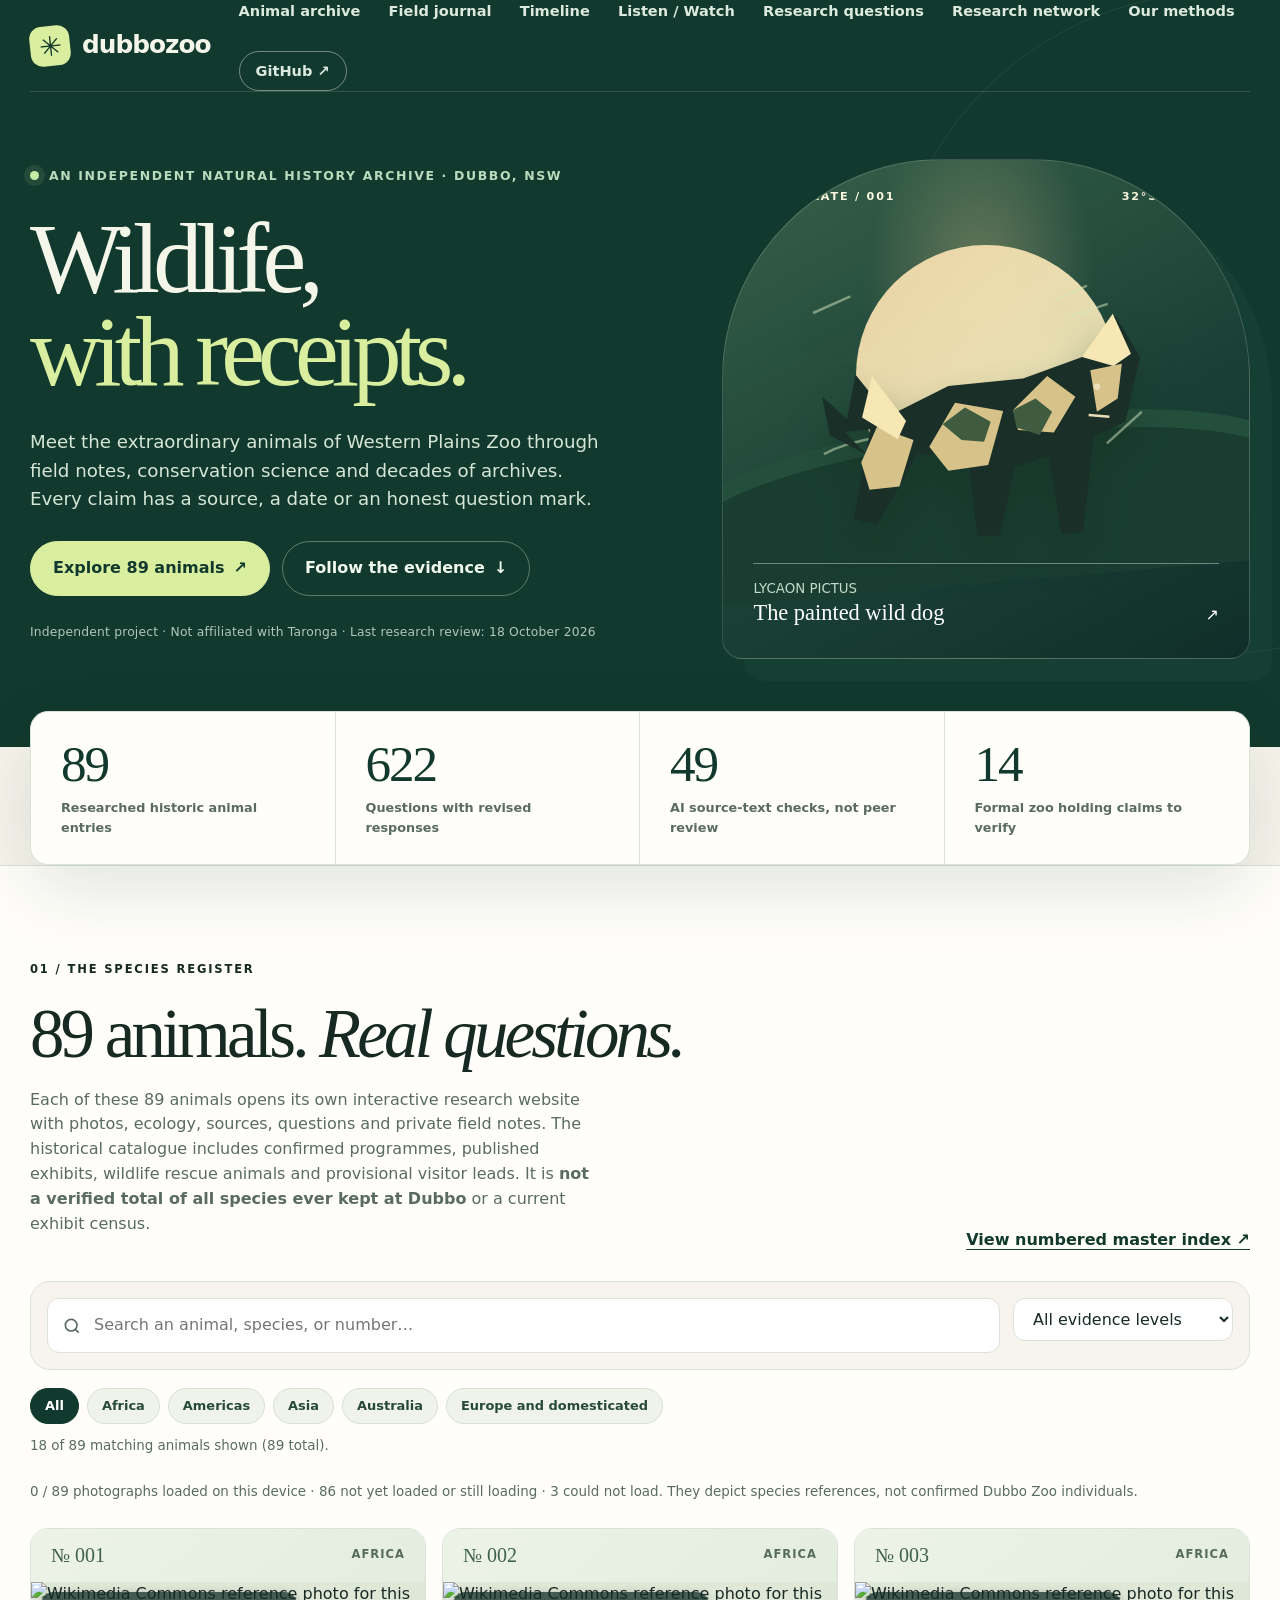
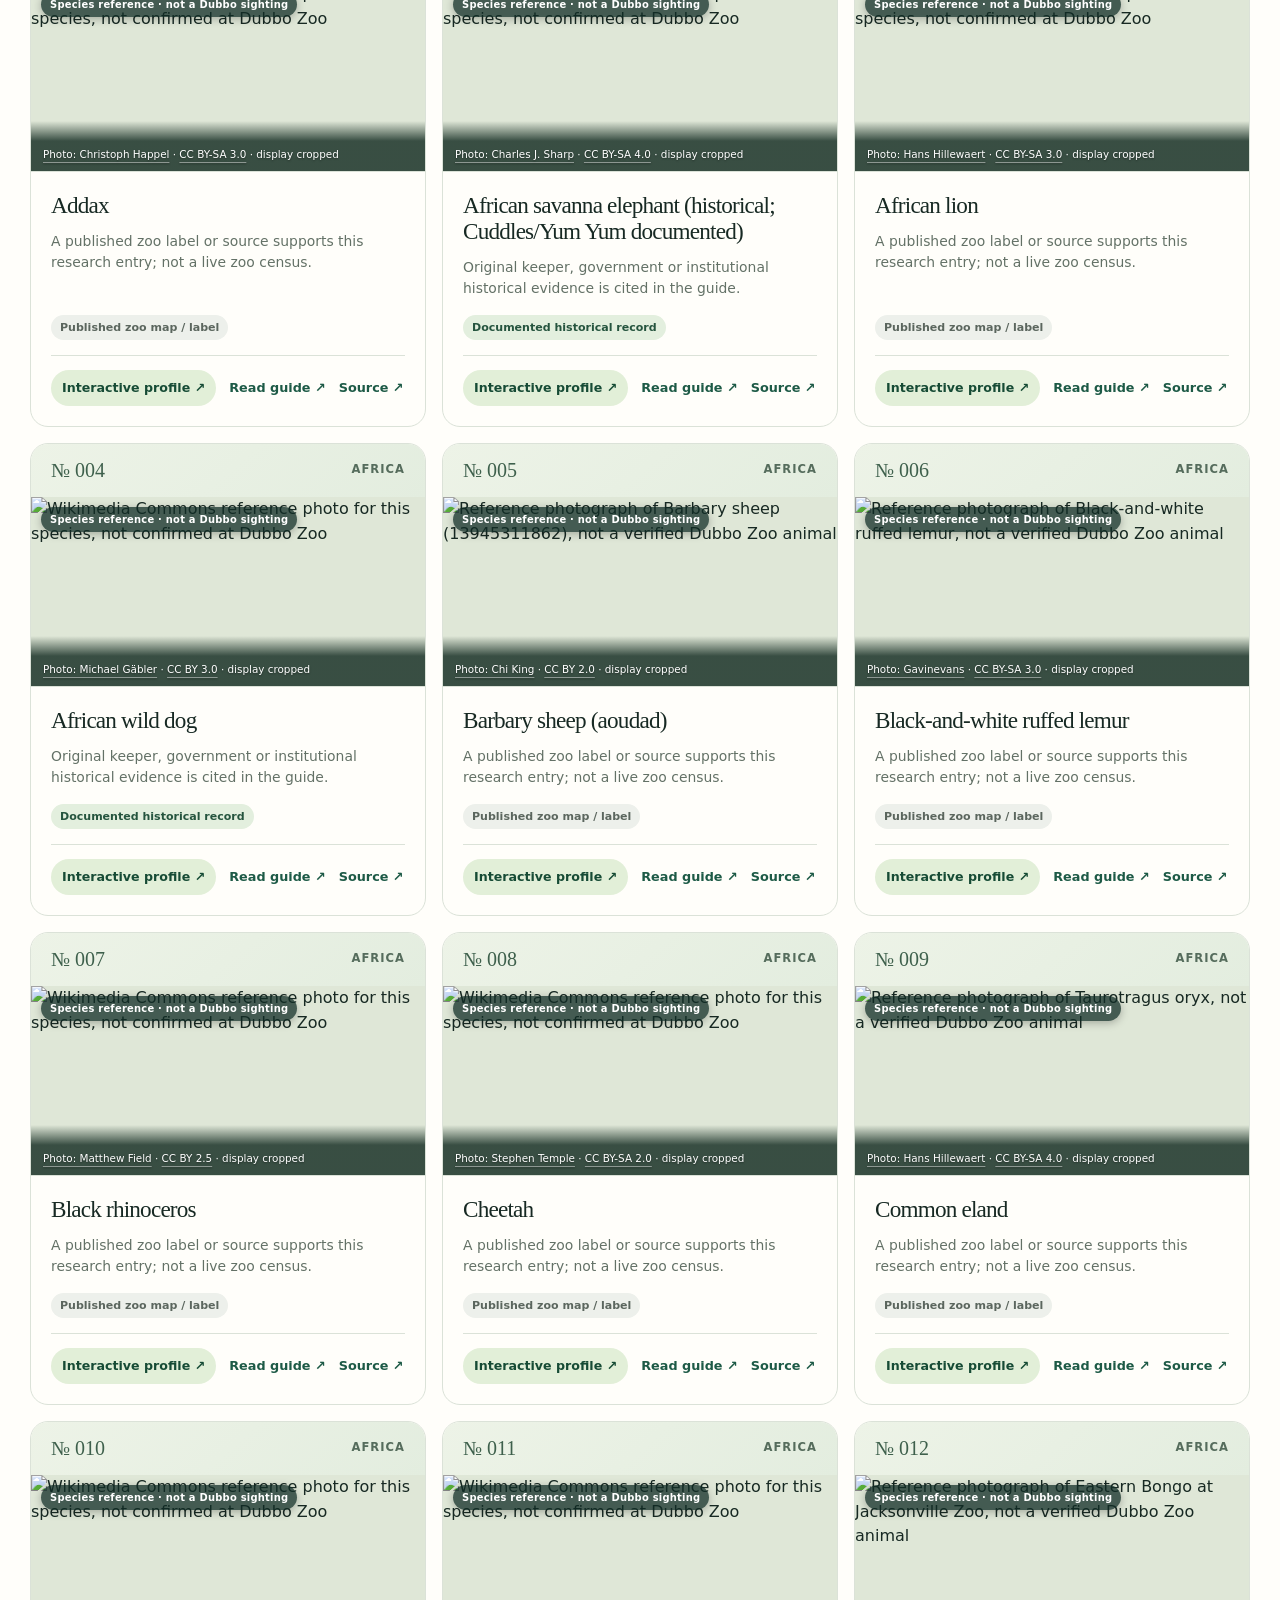
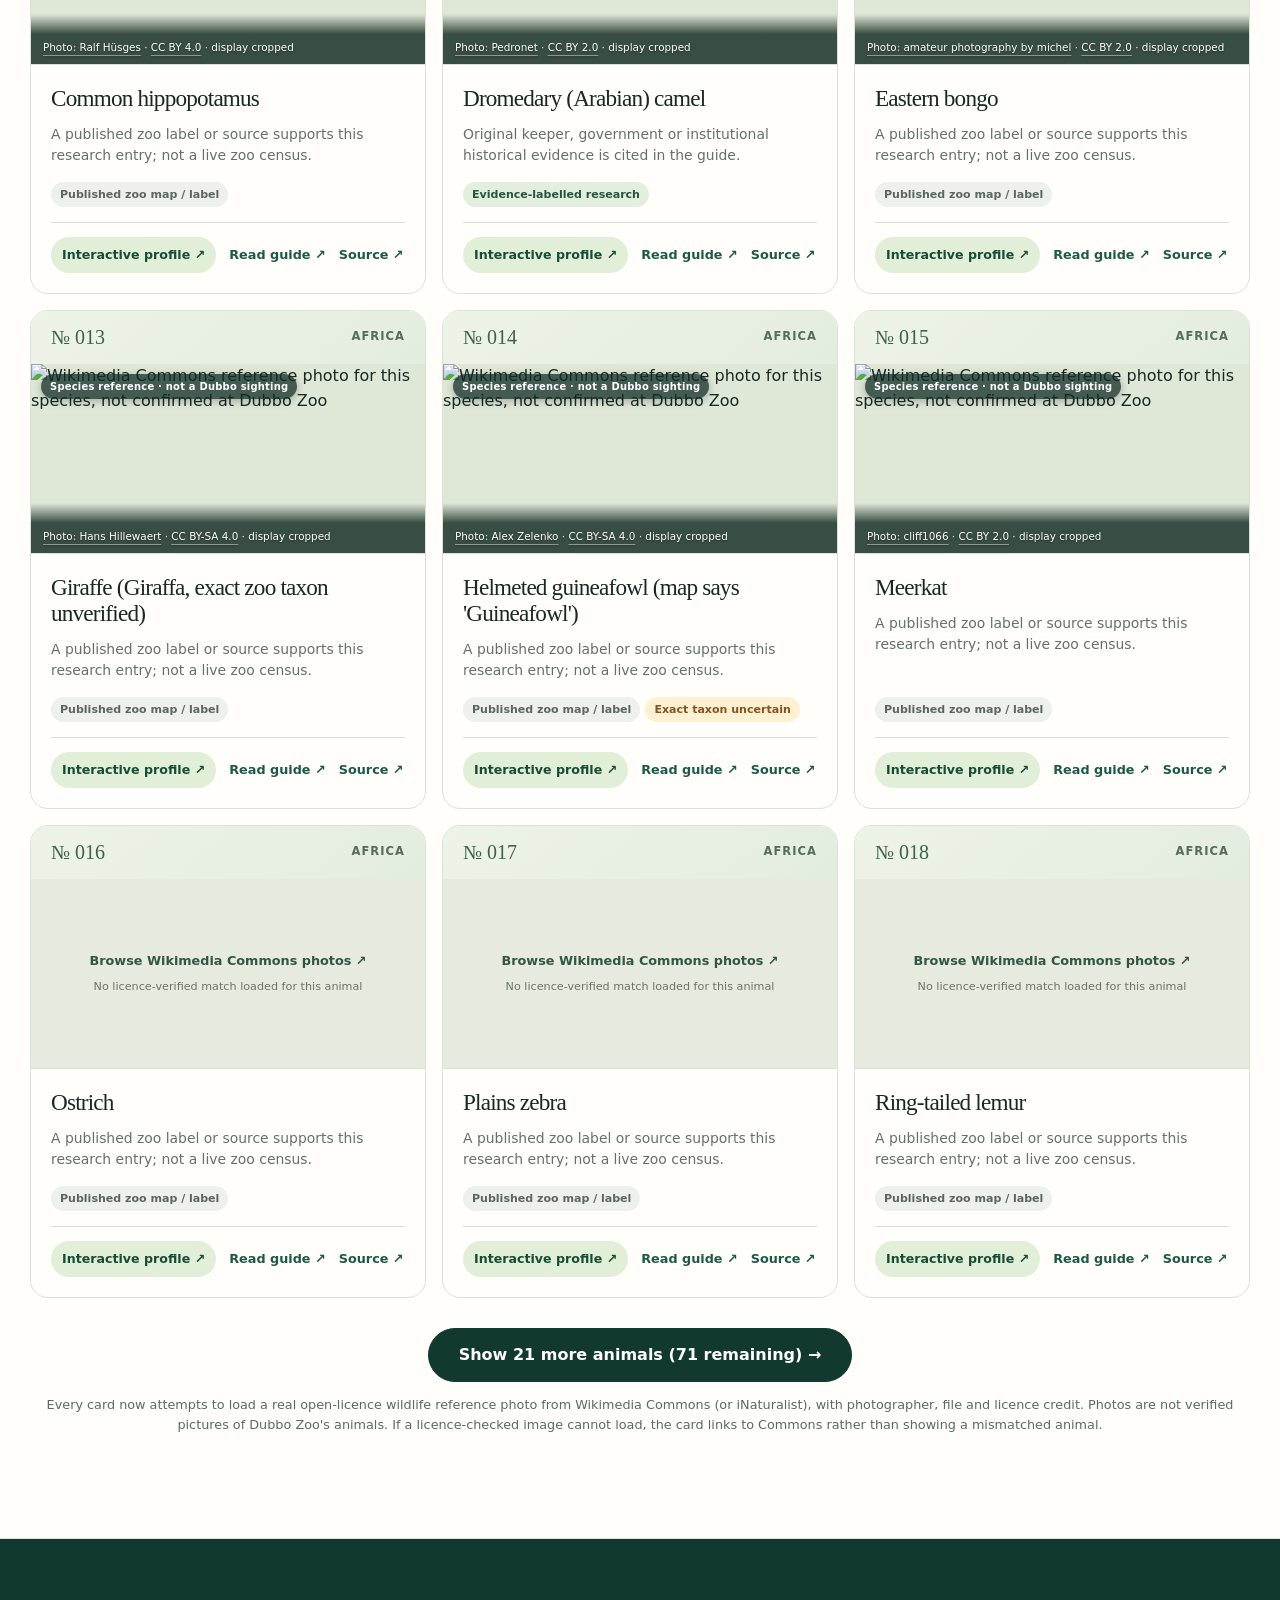
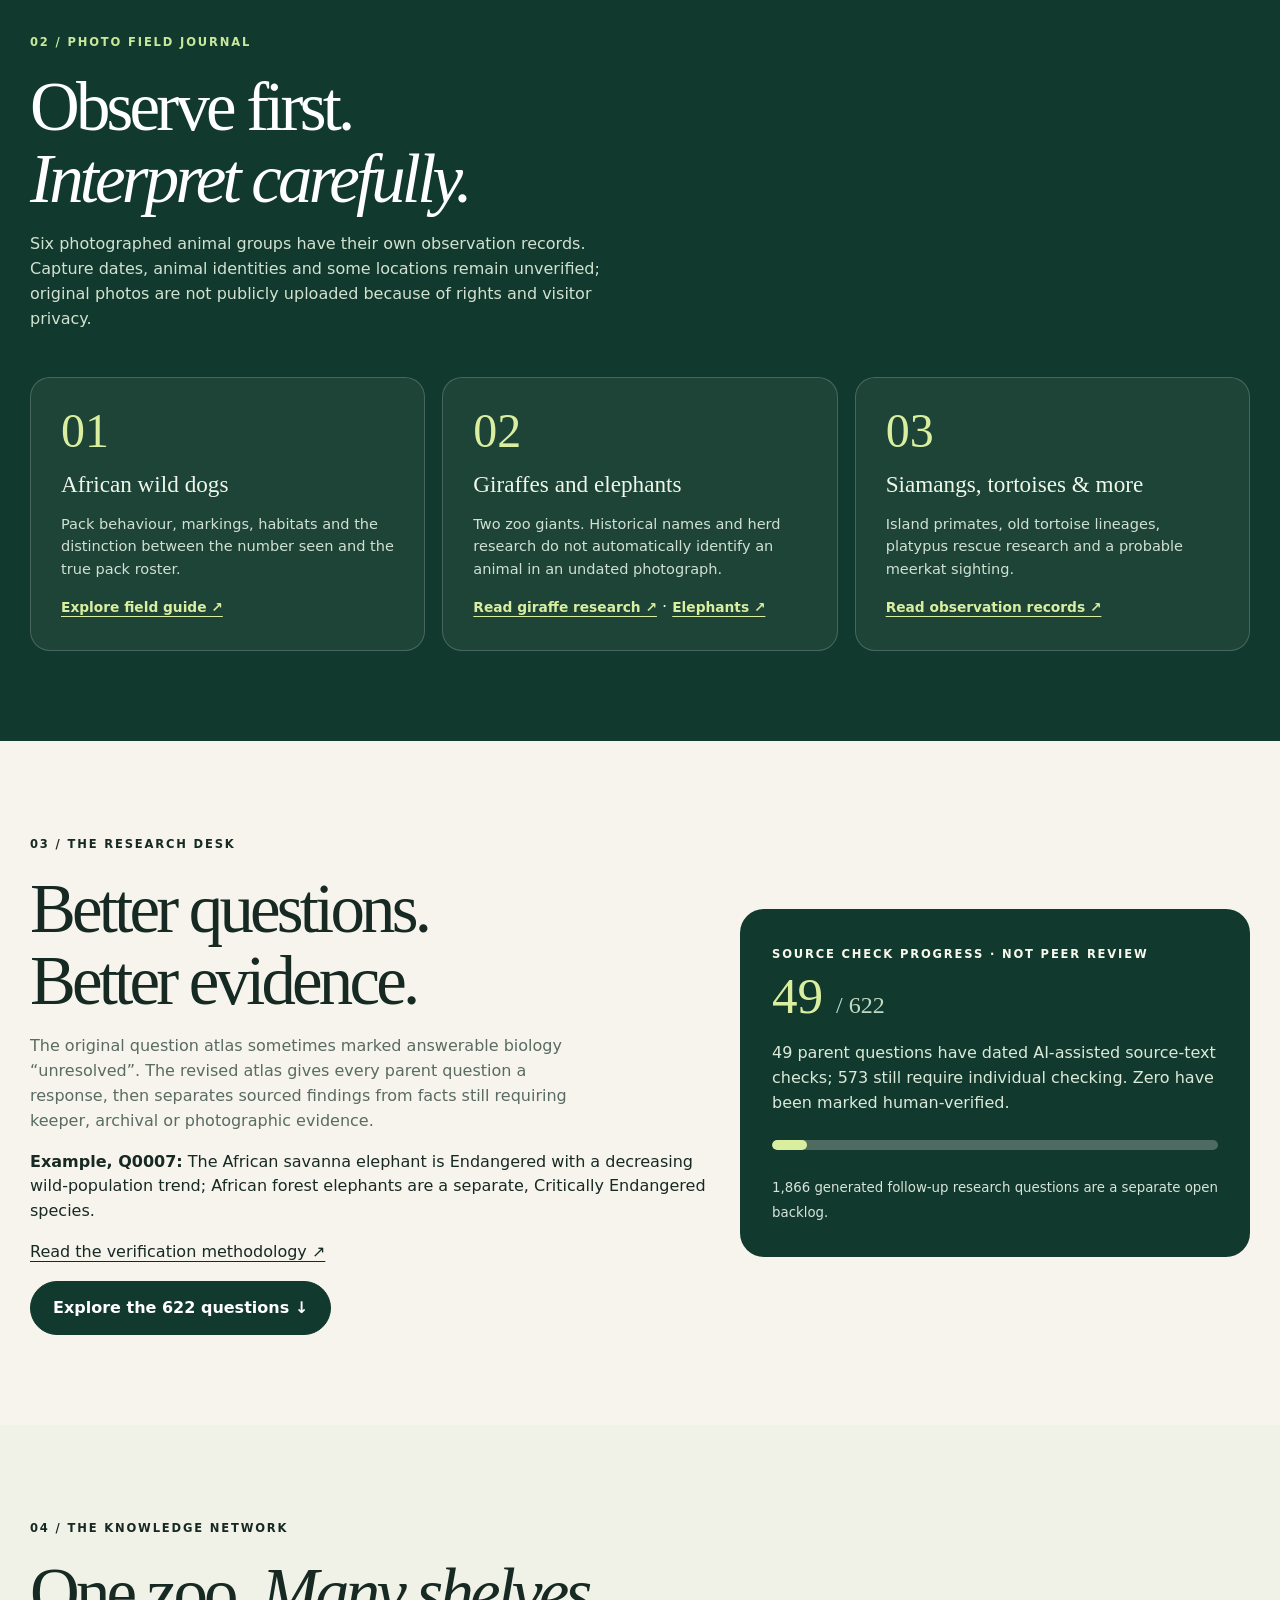
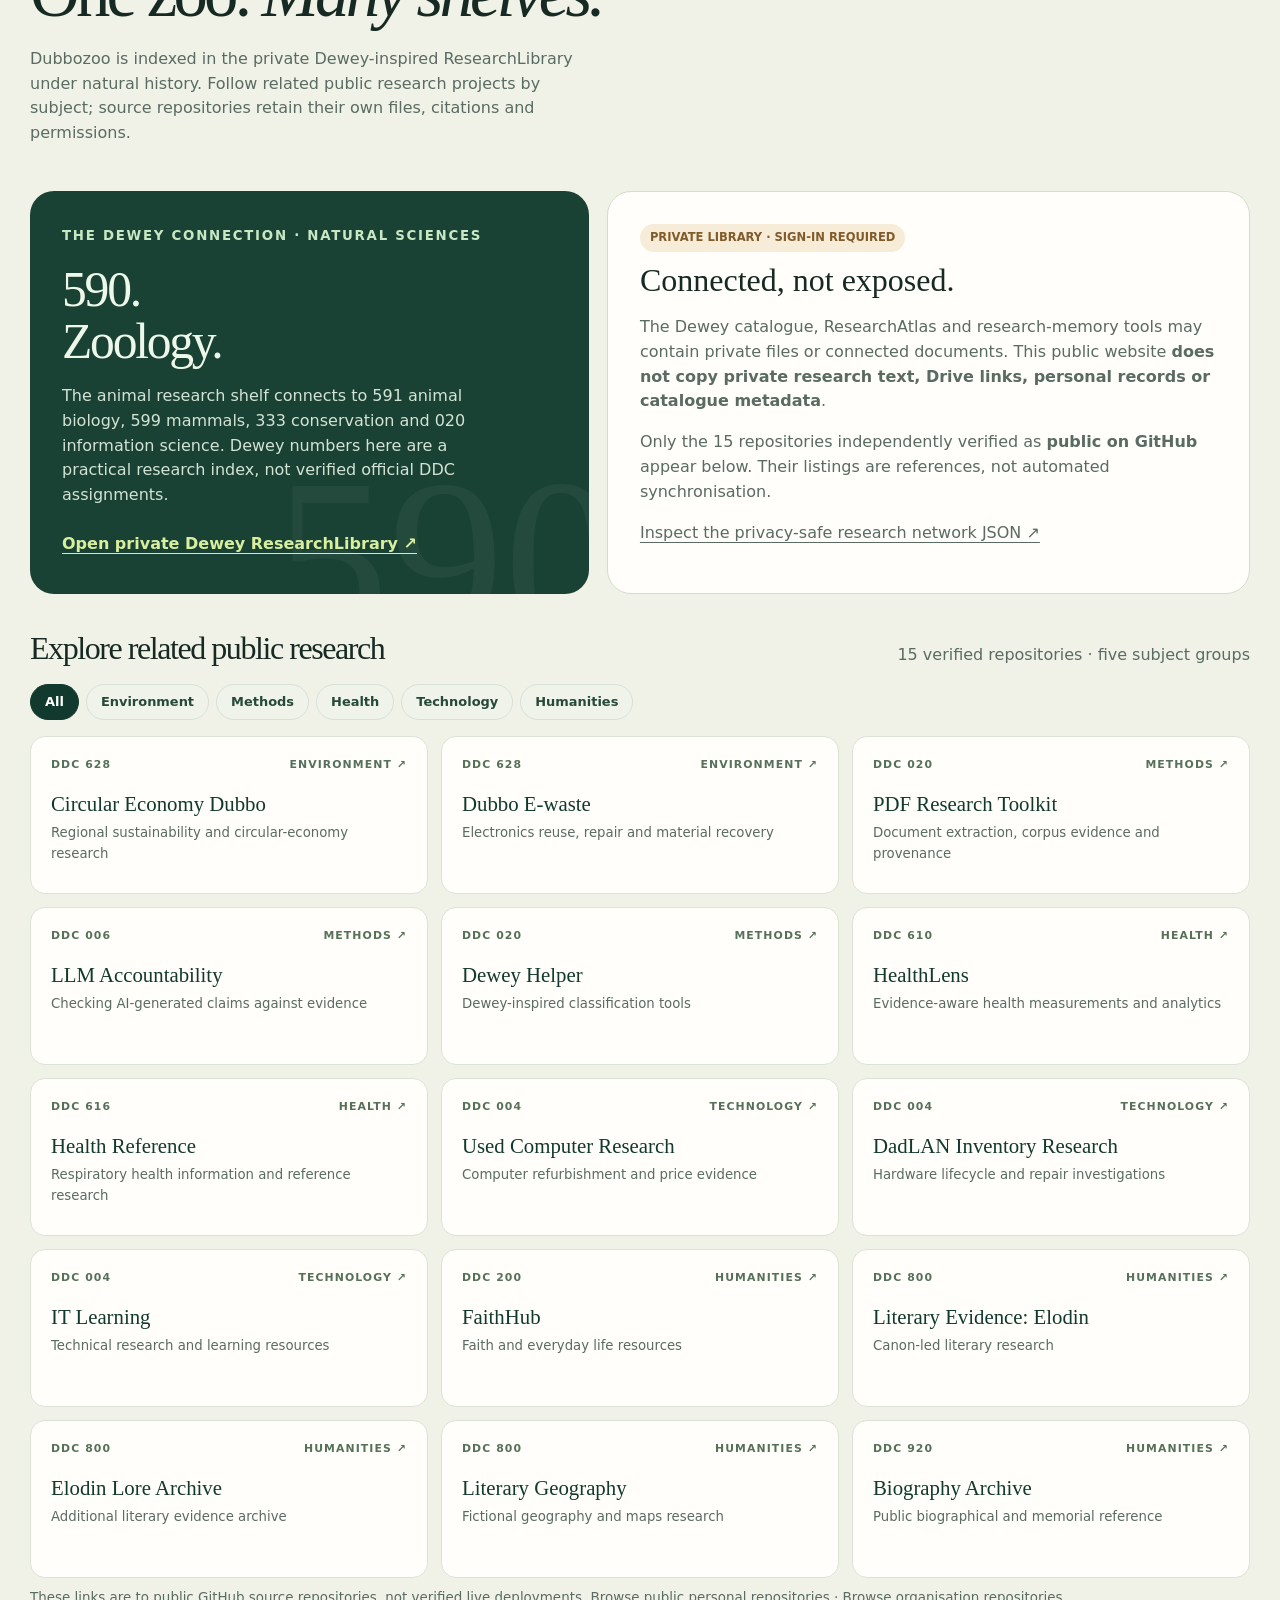
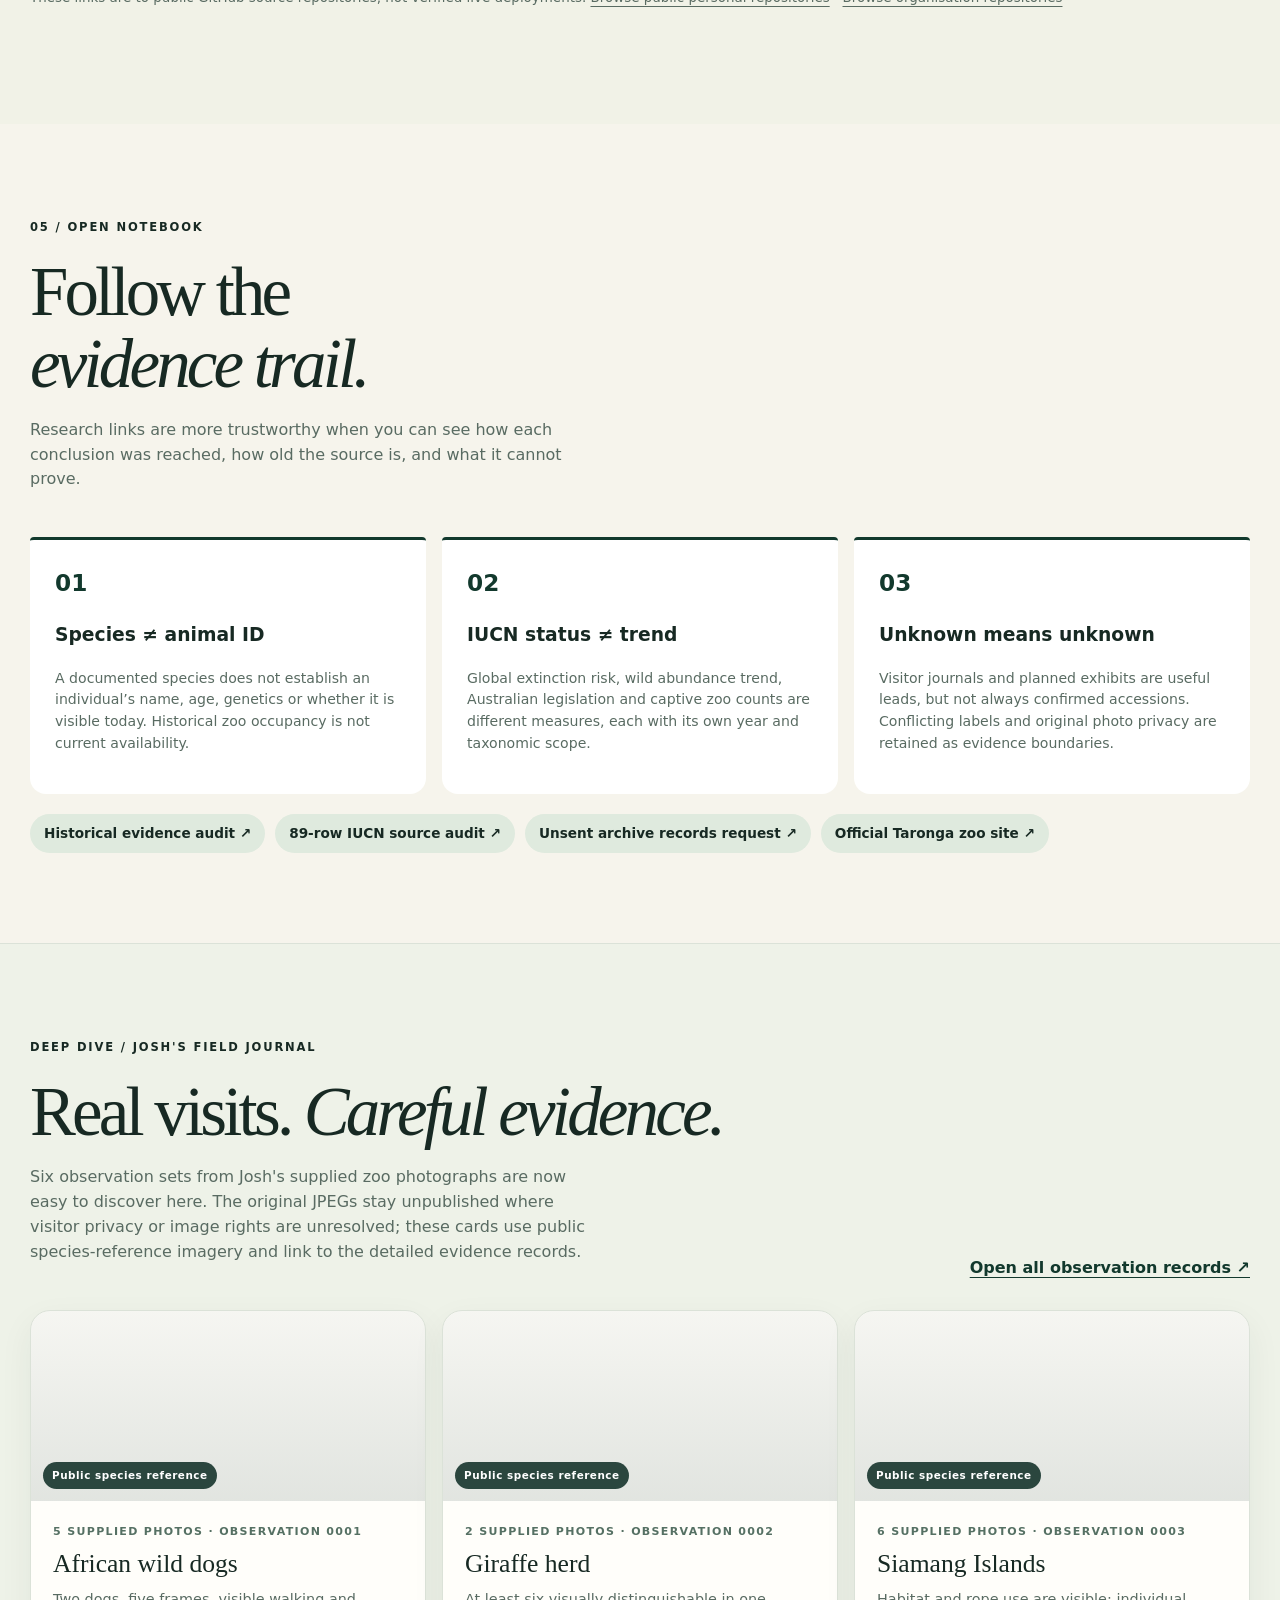
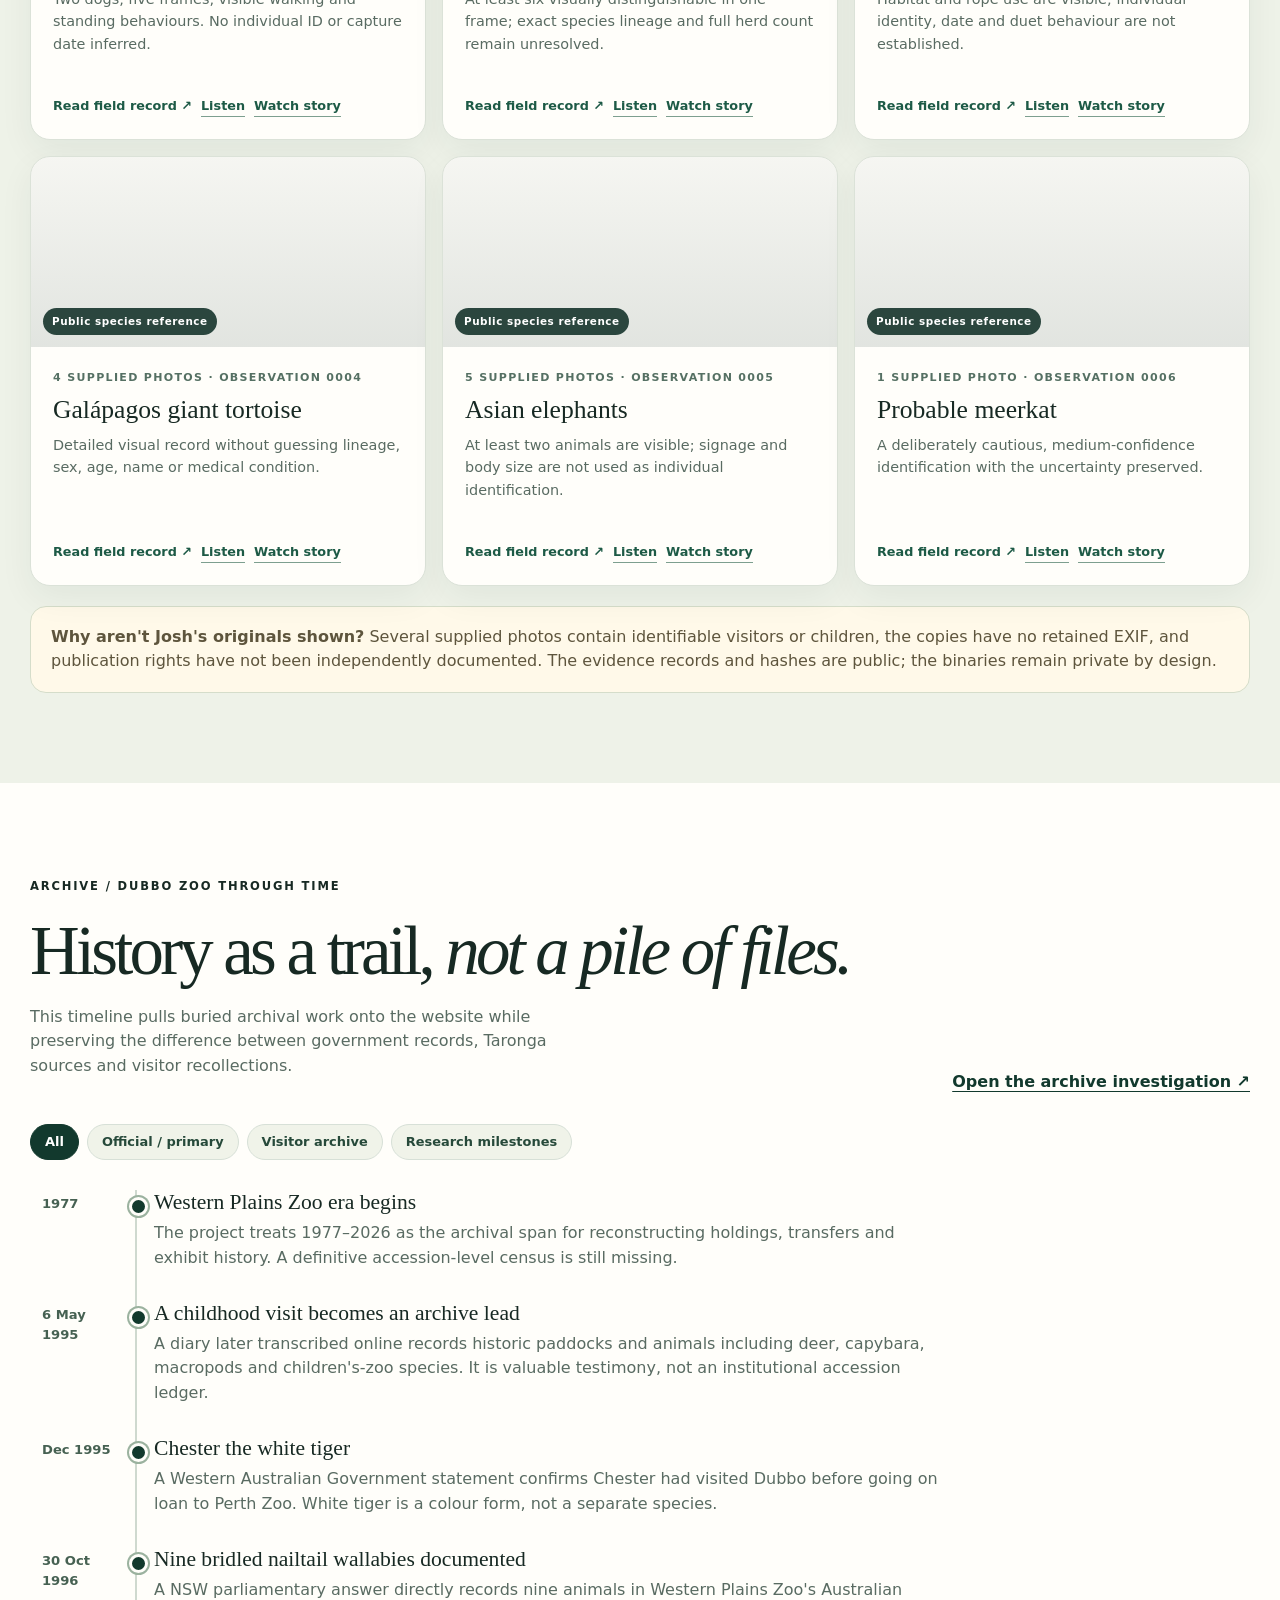
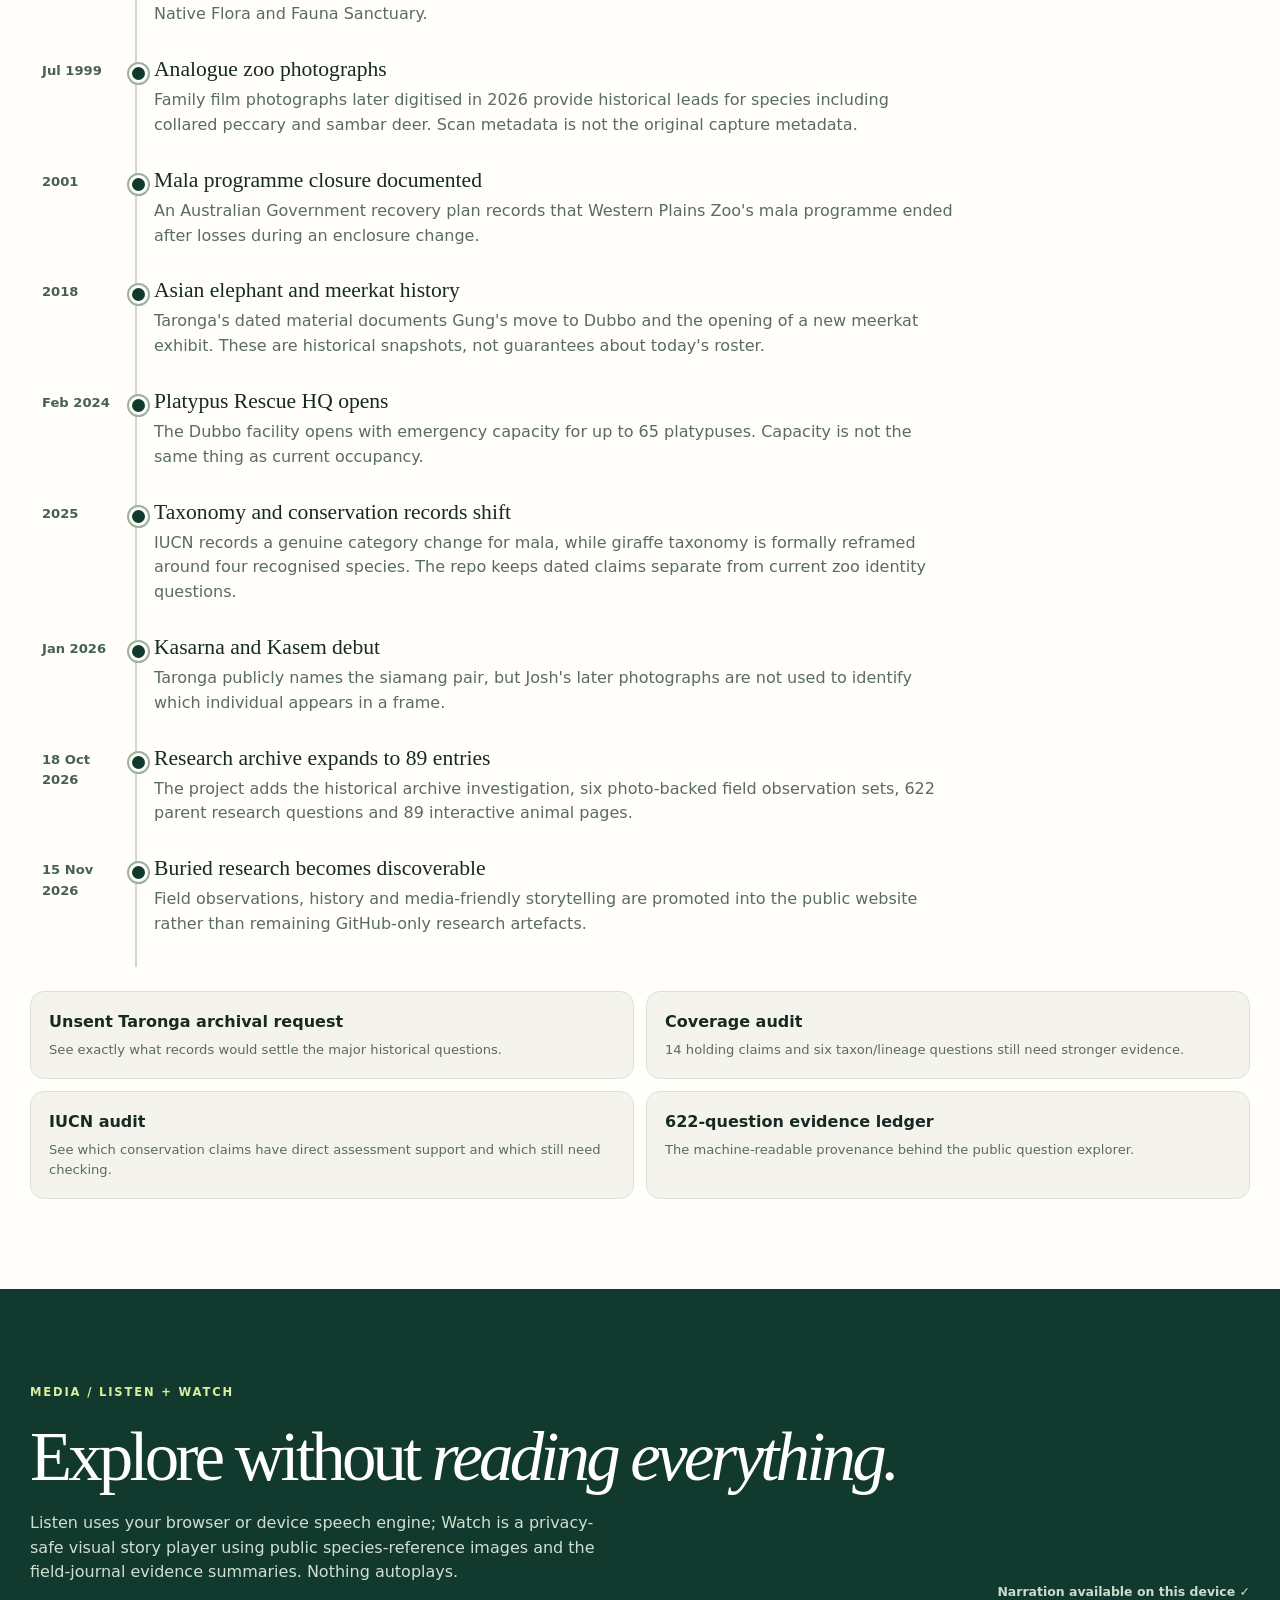
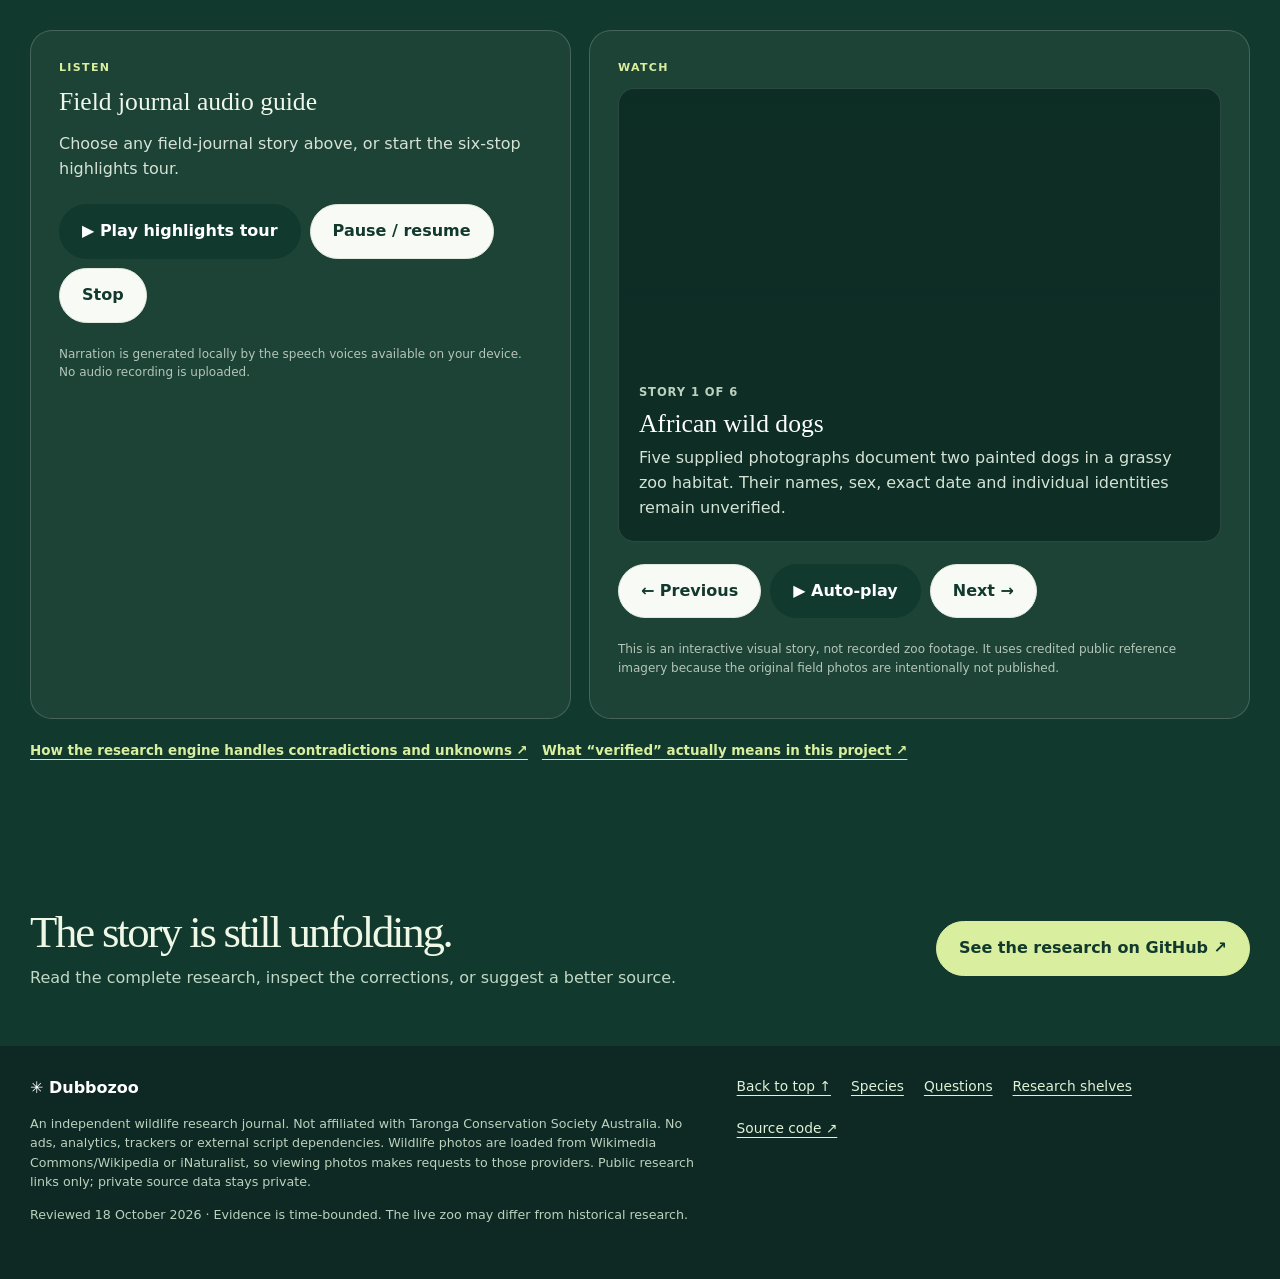
==== commit 7324ee2c: "fix: avoid duplicate section numbering" ====
--- a/index.html
+++ b/index.html
@@ -555,7 +555,7 @@
 </div></section>
 
 <section class="section discovery-journal" id="journal"><div class="wrap">
-  <div class="section-head"><div><span class="eyebrow">02 / JOSH'S FIELD JOURNAL</span><h2>Real visits. <em>Careful evidence.</em></h2><p>Six observation sets from Josh's supplied zoo photographs are now easy to discover here. The original JPEGs stay unpublished where visitor privacy or image rights are unresolved; these cards use public species-reference imagery and link to the detailed evidence records.</p></div><a href="https://github.com/joshualparris/Dubbozoo/tree/main/observations" target="_blank" rel="noopener noreferrer">Open all observation records ↗</a></div>
+  <div class="section-head"><div><span class="eyebrow">DEEP DIVE / JOSH'S FIELD JOURNAL</span><h2>Real visits. <em>Careful evidence.</em></h2><p>Six observation sets from Josh's supplied zoo photographs are now easy to discover here. The original JPEGs stay unpublished where visitor privacy or image rights are unresolved; these cards use public species-reference imagery and link to the detailed evidence records.</p></div><a href="https://github.com/joshualparris/Dubbozoo/tree/main/observations" target="_blank" rel="noopener noreferrer">Open all observation records ↗</a></div>
   <div class="journal-grid">
     <article class="journal-card" data-animal-number="004" data-story-title="African wild dogs" data-story-caption="Five supplied photographs document two painted dogs in a grassy zoo habitat. Their names, sex, exact date and individual identities remain unverified." data-narration="African wild dogs. Josh supplied five photographs showing two painted dogs in a grassy, tree-lined habitat. The photos support visible behaviours such as walking, standing and head turning, but they do not establish names, sex, age or social rank. The uploaded copies contain no retained date or GPS metadata.">
       <div class="journal-photo" aria-hidden="true"></div><div class="journal-body"><span class="journal-kicker">5 supplied photos · observation 0001</span><h3>African wild dogs</h3><p>Two dogs, five frames, visible walking and standing behaviours. No individual ID or capture date inferred.</p><div class="journal-actions"><a href="https://github.com/joshualparris/Dubbozoo/blob/main/observations/african-wild-dogs-undated.md" target="_blank" rel="noopener noreferrer">Read field record ↗</a><button type="button" class="listen-inline">Listen</button><button type="button" class="watch-inline">Watch story</button></div></div>
@@ -580,7 +580,7 @@
 </div></section>
 
 <section class="section zoo-timeline" id="timeline"><div class="wrap">
-  <div class="section-head"><div><span class="eyebrow">03 / DUBBO ZOO THROUGH TIME</span><h2>History as a trail, <em>not a pile of files.</em></h2><p>This timeline pulls buried archival work onto the website while preserving the difference between government records, Taronga sources and visitor recollections.</p></div><a href="https://github.com/joshualparris/Dubbozoo/blob/main/docs/historical-leads-1995-1999-2026-10-18.md" target="_blank" rel="noopener noreferrer">Open the archive investigation ↗</a></div>
+  <div class="section-head"><div><span class="eyebrow">ARCHIVE / DUBBO ZOO THROUGH TIME</span><h2>History as a trail, <em>not a pile of files.</em></h2><p>This timeline pulls buried archival work onto the website while preserving the difference between government records, Taronga sources and visitor recollections.</p></div><a href="https://github.com/joshualparris/Dubbozoo/blob/main/docs/historical-leads-1995-1999-2026-10-18.md" target="_blank" rel="noopener noreferrer">Open the archive investigation ↗</a></div>
   <div class="timeline-controls" role="group" aria-label="Filter timeline"><button type="button" class="chip" data-timeline-filter="all" aria-pressed="true">All</button><button type="button" class="chip" data-timeline-filter="official" aria-pressed="false">Official / primary</button><button type="button" class="chip" data-timeline-filter="visitor" aria-pressed="false">Visitor archive</button><button type="button" class="chip" data-timeline-filter="research" aria-pressed="false">Research milestones</button></div>
   <div class="timeline-list">
     <article class="timeline-item" data-timeline-kind="research"><time>1977</time><div><h3>Western Plains Zoo era begins</h3><p>The project treats 1977–2026 as the archival span for reconstructing holdings, transfers and exhibit history. A definitive accession-level census is still missing.</p></div></article>
@@ -600,7 +600,7 @@
 </div></section>
 
 <section class="section listen-watch" id="listen-watch"><div class="wrap">
-  <div class="section-head"><div><span class="eyebrow">04 / LISTEN + WATCH</span><h2>Explore without <em>reading everything.</em></h2><p>Listen uses your browser or device speech engine; Watch is a privacy-safe visual story player using public species-reference images and the field-journal evidence summaries. Nothing autoplays.</p></div><span class="media-support" id="speech-support" aria-live="polite">Checking narration support…</span></div>
+  <div class="section-head"><div><span class="eyebrow">MEDIA / LISTEN + WATCH</span><h2>Explore without <em>reading everything.</em></h2><p>Listen uses your browser or device speech engine; Watch is a privacy-safe visual story player using public species-reference images and the field-journal evidence summaries. Nothing autoplays.</p></div><span class="media-support" id="speech-support" aria-live="polite">Checking narration support…</span></div>
   <div class="media-grid">
     <div class="listen-panel"><span class="media-label">LISTEN</span><h3>Field journal audio guide</h3><p id="narration-now">Choose any field-journal story above, or start the six-stop highlights tour.</p><div class="media-controls"><button type="button" class="btn" id="listen-tour">▶ Play highlights tour</button><button type="button" class="btn paper" id="pause-narration">Pause / resume</button><button type="button" class="btn paper" id="stop-narration">Stop</button></div><p class="media-fine">Narration is generated locally by the speech voices available on your device. No audio recording is uploaded.</p></div>
     <div class="watch-panel"><span class="media-label">WATCH</span><div class="story-stage" id="story-stage"><div class="story-image" id="story-image" aria-hidden="true"></div><div class="story-copy"><span id="story-counter">Story 1 of 6</span><h3 id="story-title">African wild dogs</h3><p id="story-caption">Choose “Watch story” on a field-journal card or use the controls below.</p></div></div><div class="media-controls"><button type="button" class="btn paper" id="story-prev">← Previous</button><button type="button" class="btn" id="story-play">▶ Auto-play</button><button type="button" class="btn paper" id="story-next">Next →</button></div><p class="media-fine">This is an interactive visual story, not recorded zoo footage. It uses credited public reference imagery because the original field photos are intentionally not published.</p></div>
--- a/assets/site.css
+++ b/assets/site.css
@@ -31,3 +31,8 @@
 .animal-card .card-links .animal-profile-link{display:inline-flex;align-items:center;background:#e2efd8;color:#164b35;border-radius:30px;padding:8px 11px;font-size:.79rem;white-space:nowrap}
 .animal-card .card-links .animal-profile-link:hover{background:#cfe7ba;text-decoration:none}
 @media(max-width:580px){.animal-card .card-links{gap:8px 12px}.animal-card .card-links .animal-profile-link{width:100%;justify-content:center;padding:10px}}
+
+/* Discovery, field journal, timeline and listen/watch — 15 Nov 2026 */
+.discovery-journal{background:#eef2e8;border-top:1px solid var(--border)}.journal-grid{display:grid;grid-template-columns:repeat(3,minmax(0,1fr));gap:16px}.journal-card{background:var(--paper);border:1px solid var(--border);border-radius:20px;overflow:hidden;display:flex;flex-direction:column;min-height:430px;box-shadow:0 12px 34px rgba(18,57,45,.06)}.journal-photo{height:190px;background:linear-gradient(140deg,#dce8d7,#b9cfb9);background-size:cover;background-position:center;position:relative}.journal-photo:after{content:"Public species reference";position:absolute;left:12px;bottom:12px;background:#112f27df;color:#fff;padding:5px 9px;border-radius:30px;font-size:.65rem;font-weight:800;letter-spacing:.05em}.journal-body{padding:22px;display:flex;flex-direction:column;gap:10px;flex:1}.journal-kicker,.media-label{font-size:.69rem;font-weight:900;letter-spacing:.12em;text-transform:uppercase;color:#557063}.journal-card h3,.listen-panel h3,.watch-panel h3{font:1.6rem/1.1 Georgia,serif;margin:0}.journal-card p{color:var(--muted);font-size:.9rem;margin:0}.journal-actions{display:flex;gap:9px;align-items:center;flex-wrap:wrap;margin-top:auto;padding-top:12px}.journal-actions a,.journal-actions button{border:0;background:none;color:#1d5a46;padding:0;font-size:.8rem;font-weight:850;text-decoration:none}.journal-actions button{border-bottom:1px solid #7d9f8f;cursor:pointer}.privacy-note{margin-top:20px;padding:18px 20px;border:1px solid #d5ddca;border-radius:16px;background:#fff9e9;color:#5e553d}.zoo-timeline{background:var(--paper)}.timeline-controls{display:flex;gap:8px;flex-wrap:wrap;margin-bottom:30px}.timeline-list{position:relative;margin-left:12px}.timeline-list:before{content:"";position:absolute;top:0;bottom:0;left:93px;width:2px;background:#cfd9cf}.timeline-item{display:grid;grid-template-columns:76px 1fr;gap:36px;padding:0 0 30px;position:relative}.timeline-item[hidden]{display:none!important}.timeline-item:after{content:"";position:absolute;left:87px;top:7px;width:13px;height:13px;border-radius:50%;background:var(--forest);border:3px solid var(--paper);box-shadow:0 0 0 2px #9bb29f}.timeline-item time{font-weight:900;color:#466152;font-size:.82rem;padding-top:4px}.timeline-item h3{font:1.35rem Georgia,serif;margin:0 0 6px}.timeline-item p{color:var(--muted);margin:0;max-width:800px}.archive-links{display:grid;grid-template-columns:repeat(2,minmax(0,1fr));gap:12px;margin-top:24px}.archive-links a{display:flex;flex-direction:column;gap:5px;padding:18px;border:1px solid var(--border);border-radius:14px;background:#f5f4ec;text-decoration:none}.archive-links a:hover{border-color:#8faa92}.archive-links span{color:var(--muted);font-size:.82rem}.listen-watch{background:var(--forest);color:#eef7ec}.listen-watch .section-head p{color:#cfe0d2}.listen-watch .eyebrow{color:var(--lime)}.listen-watch h2{color:#fff}.media-support{font-size:.78rem;color:#c8ddcd;font-weight:700}.media-grid{display:grid;grid-template-columns:.9fr 1.1fr;gap:18px}.listen-panel,.watch-panel{background:#ffffff0c;border:1px solid #ffffff2e;border-radius:22px;padding:28px}.listen-panel p,.watch-panel p{color:#d5e3d6}.media-label{color:var(--lime);display:block;margin-bottom:12px}.media-controls{display:flex;gap:9px;flex-wrap:wrap;margin:22px 0}.listen-watch .btn.paper{background:#f8fbf5;color:var(--forest)!important;border-color:#e1e9df}.media-fine{font-size:.75rem;opacity:.82}.story-stage{overflow:hidden;border-radius:16px;background:#0d2d25;border:1px solid #ffffff21}.story-image{height:270px;background:linear-gradient(145deg,#426953,#162f28);background-size:cover;background-position:center}.story-copy{padding:20px}.story-copy span{font-size:.72rem;color:#bcd0c0;font-weight:800;letter-spacing:.08em;text-transform:uppercase}.story-copy h3{margin:6px 0 8px;color:#fff}.story-copy p{margin:0}.methods-shortcuts{display:flex;gap:14px;flex-wrap:wrap;margin-top:22px}.methods-shortcuts a{color:var(--lime);font-size:.84rem;font-weight:800}.story-image.story-fade{animation:storyfade .35s ease}@keyframes storyfade{from{opacity:.35}to{opacity:1}}
+@media(max-width:900px){.journal-grid{grid-template-columns:repeat(2,minmax(0,1fr))}.media-grid{grid-template-columns:1fr}.archive-links{grid-template-columns:1fr}}
+@media(max-width:620px){.journal-grid{grid-template-columns:1fr}.journal-card{min-height:0}.journal-photo{height:210px}.timeline-list{margin-left:0}.timeline-list:before{left:12px}.timeline-item{grid-template-columns:1fr;gap:5px;padding-left:34px}.timeline-item:after{left:6px;top:7px}.timeline-item time{padding:0}.story-image{height:220px}}
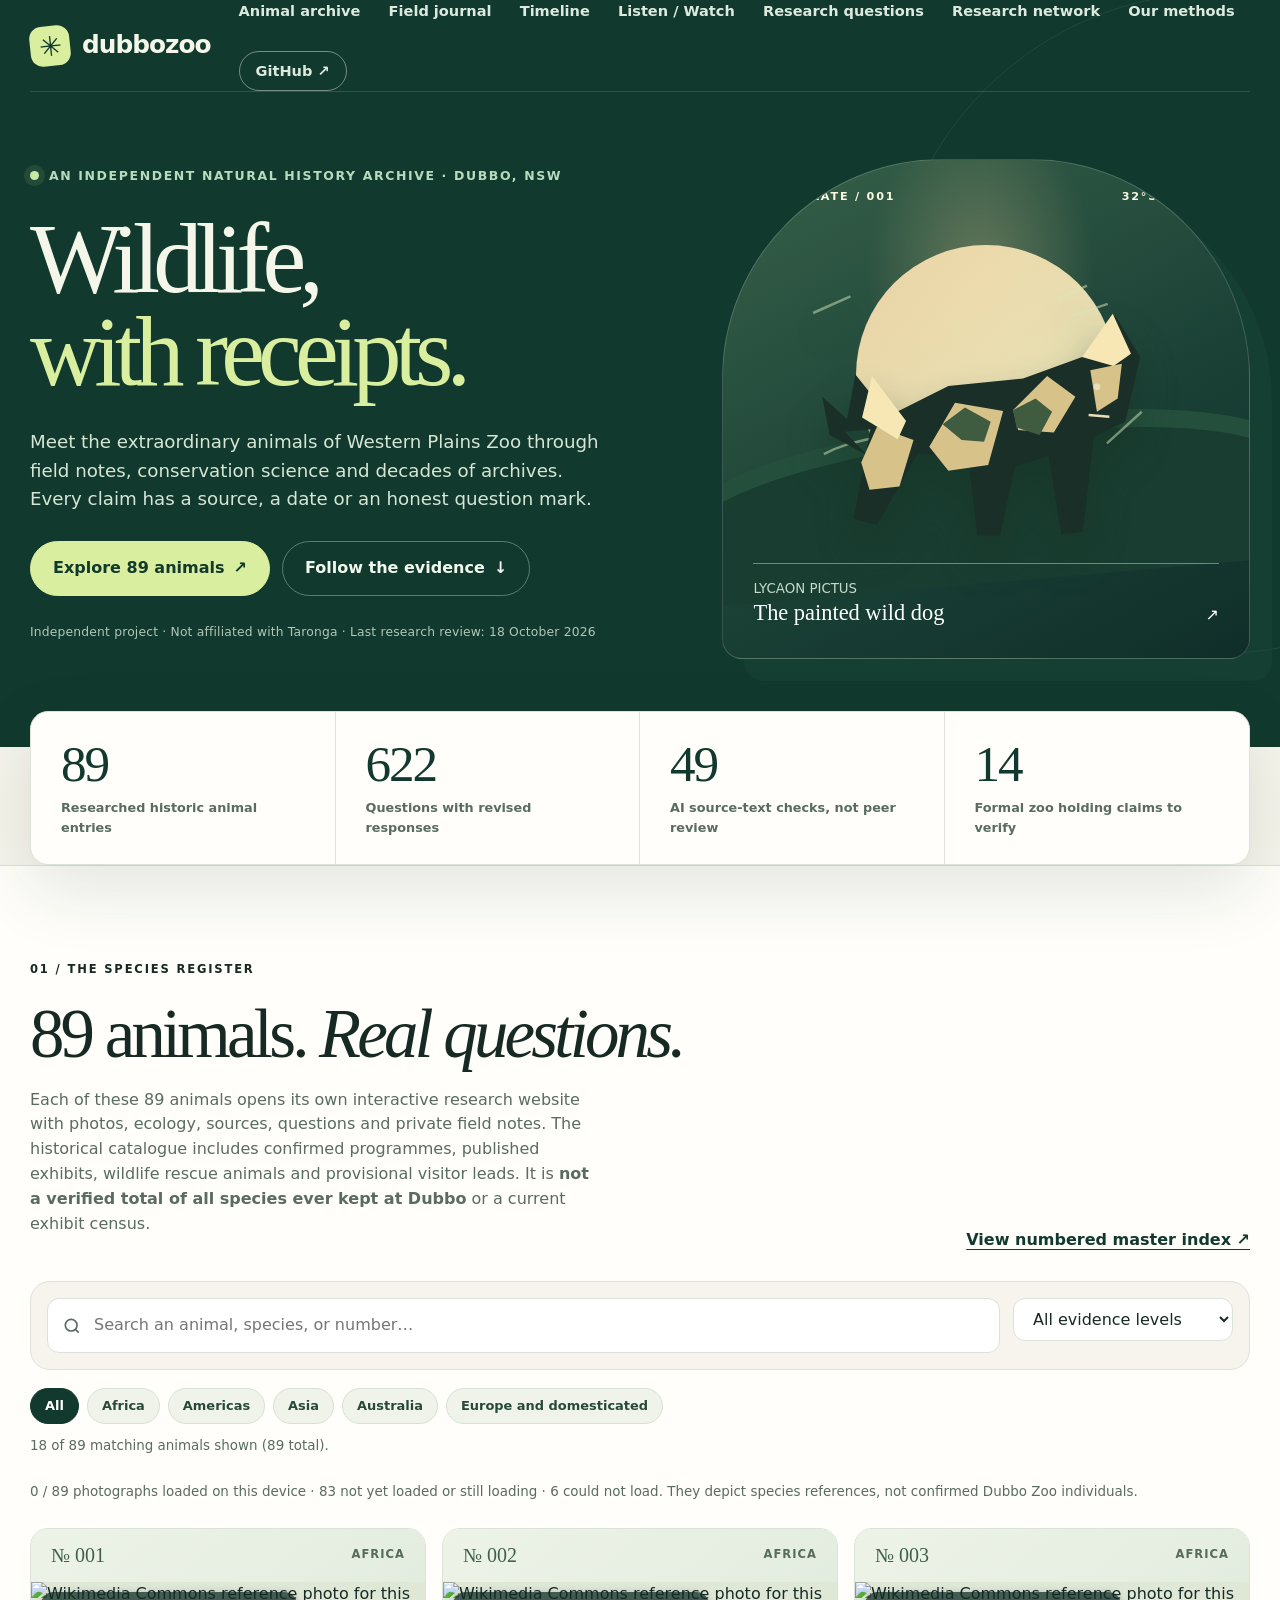
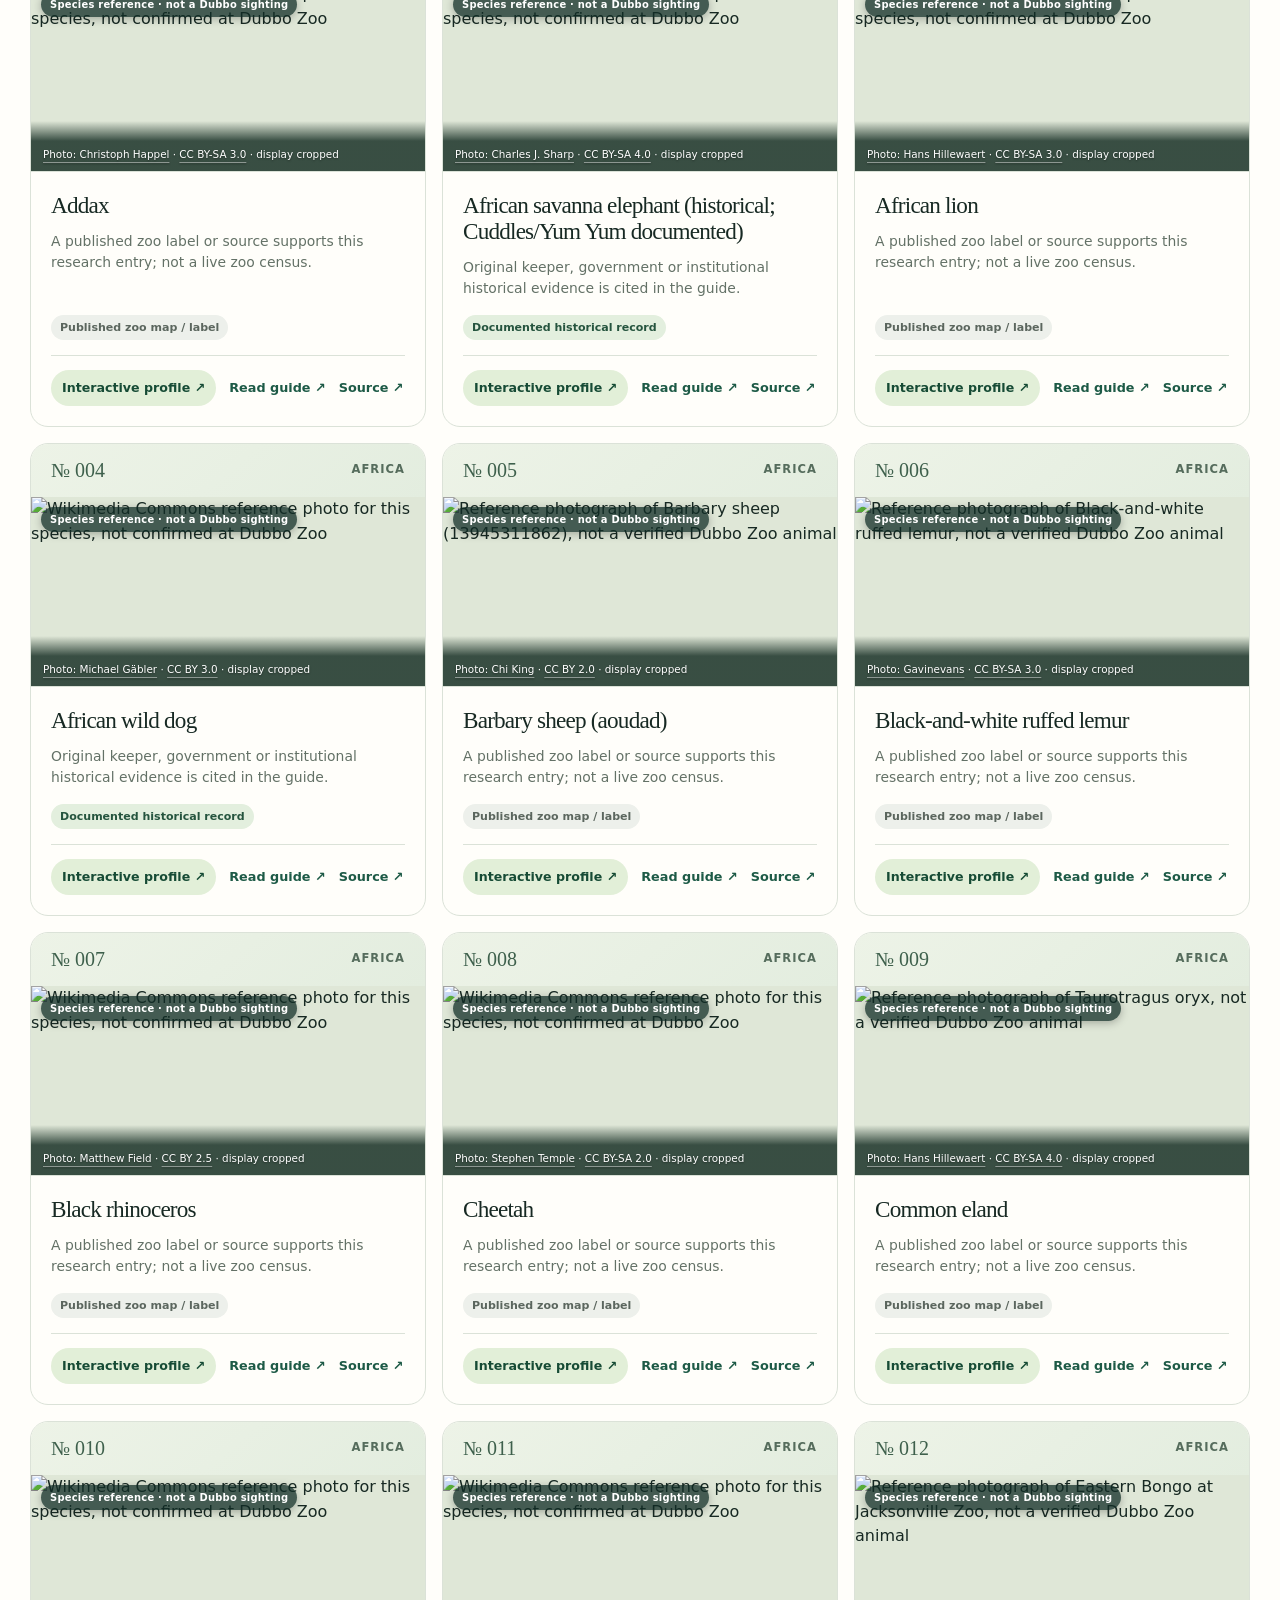
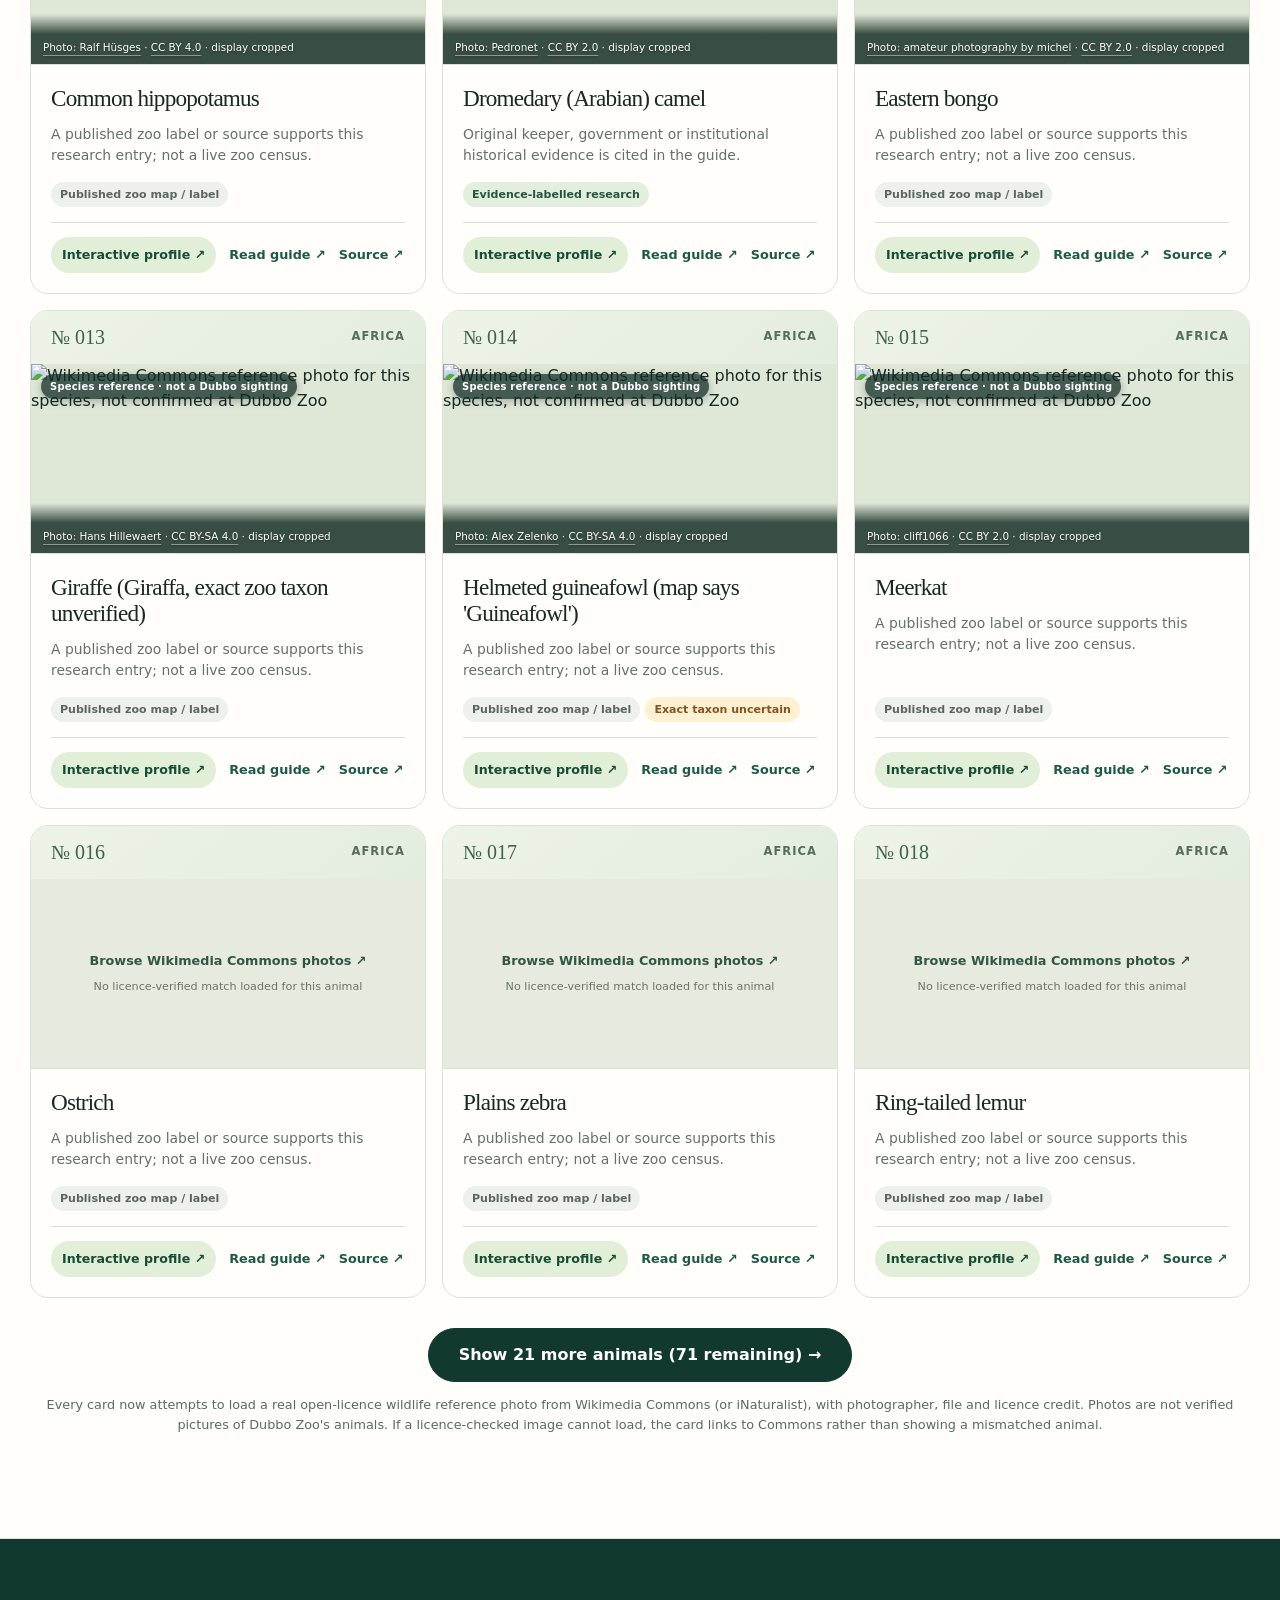
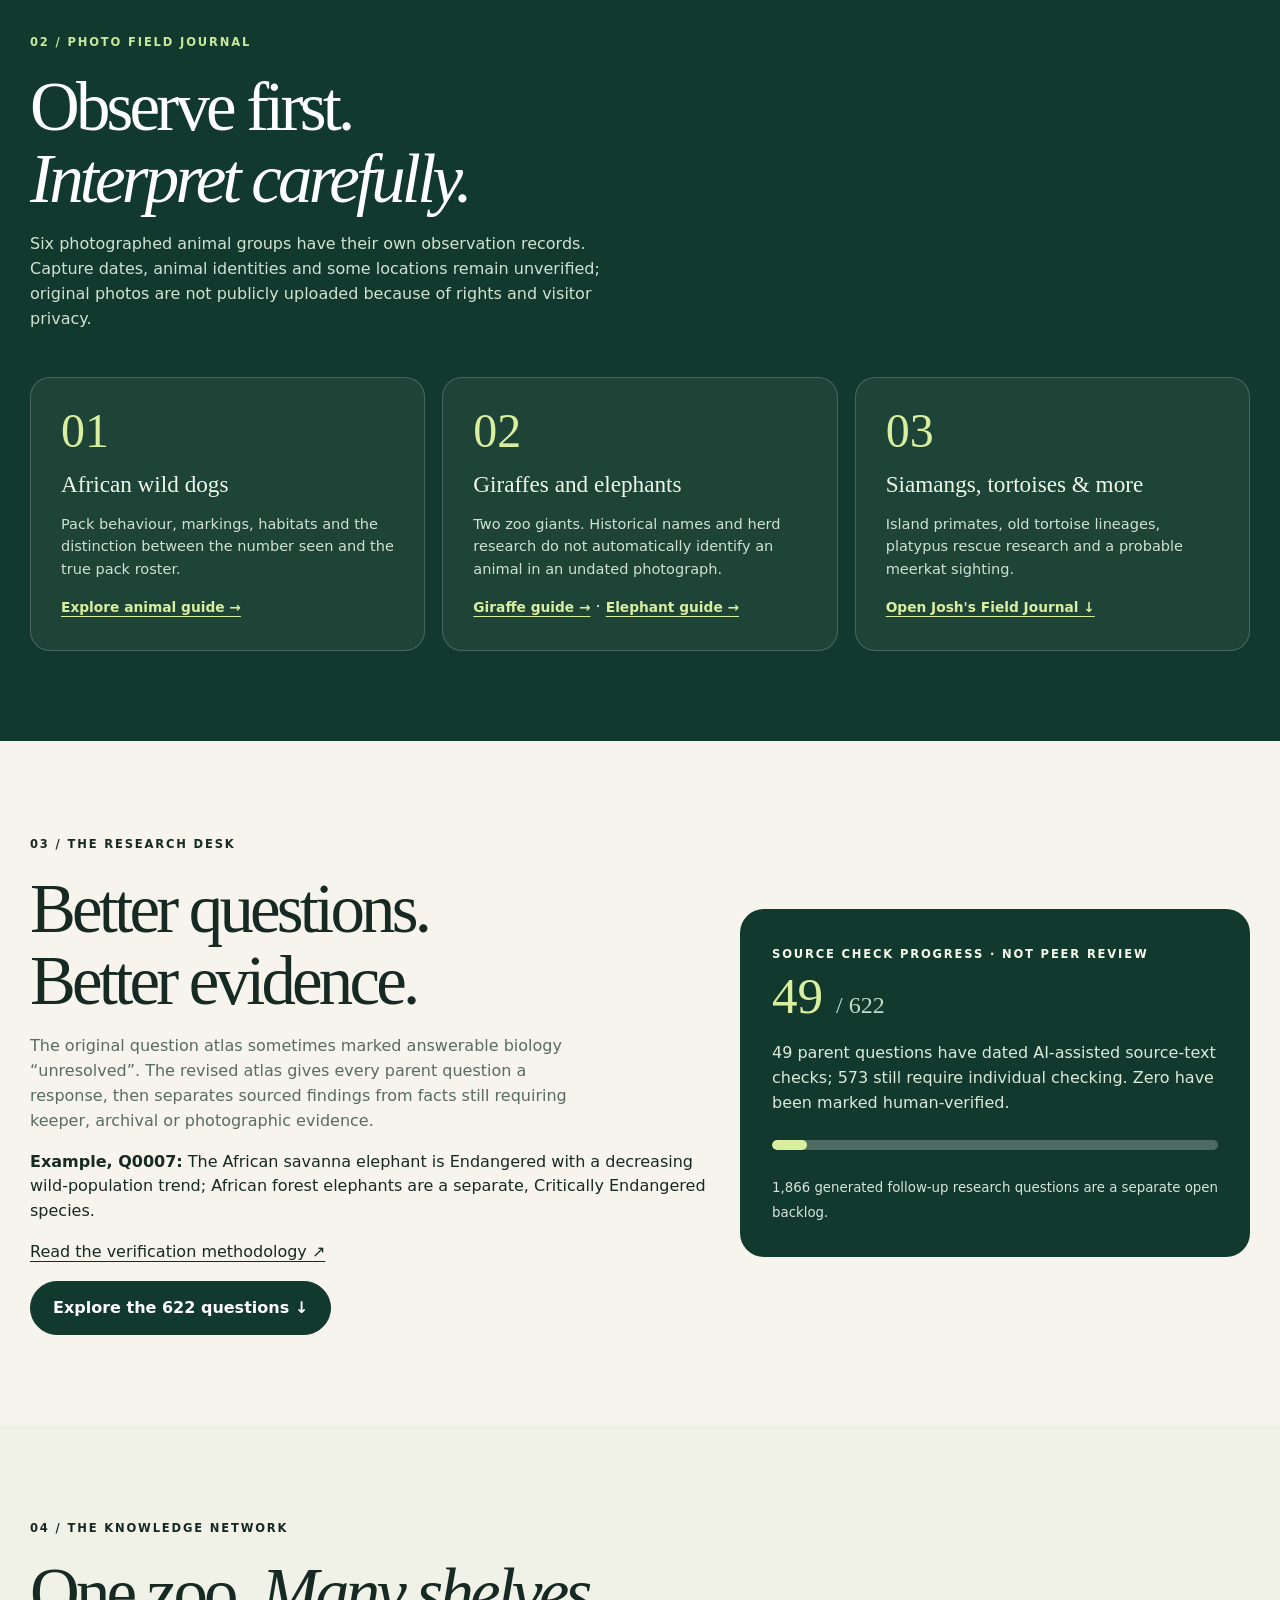
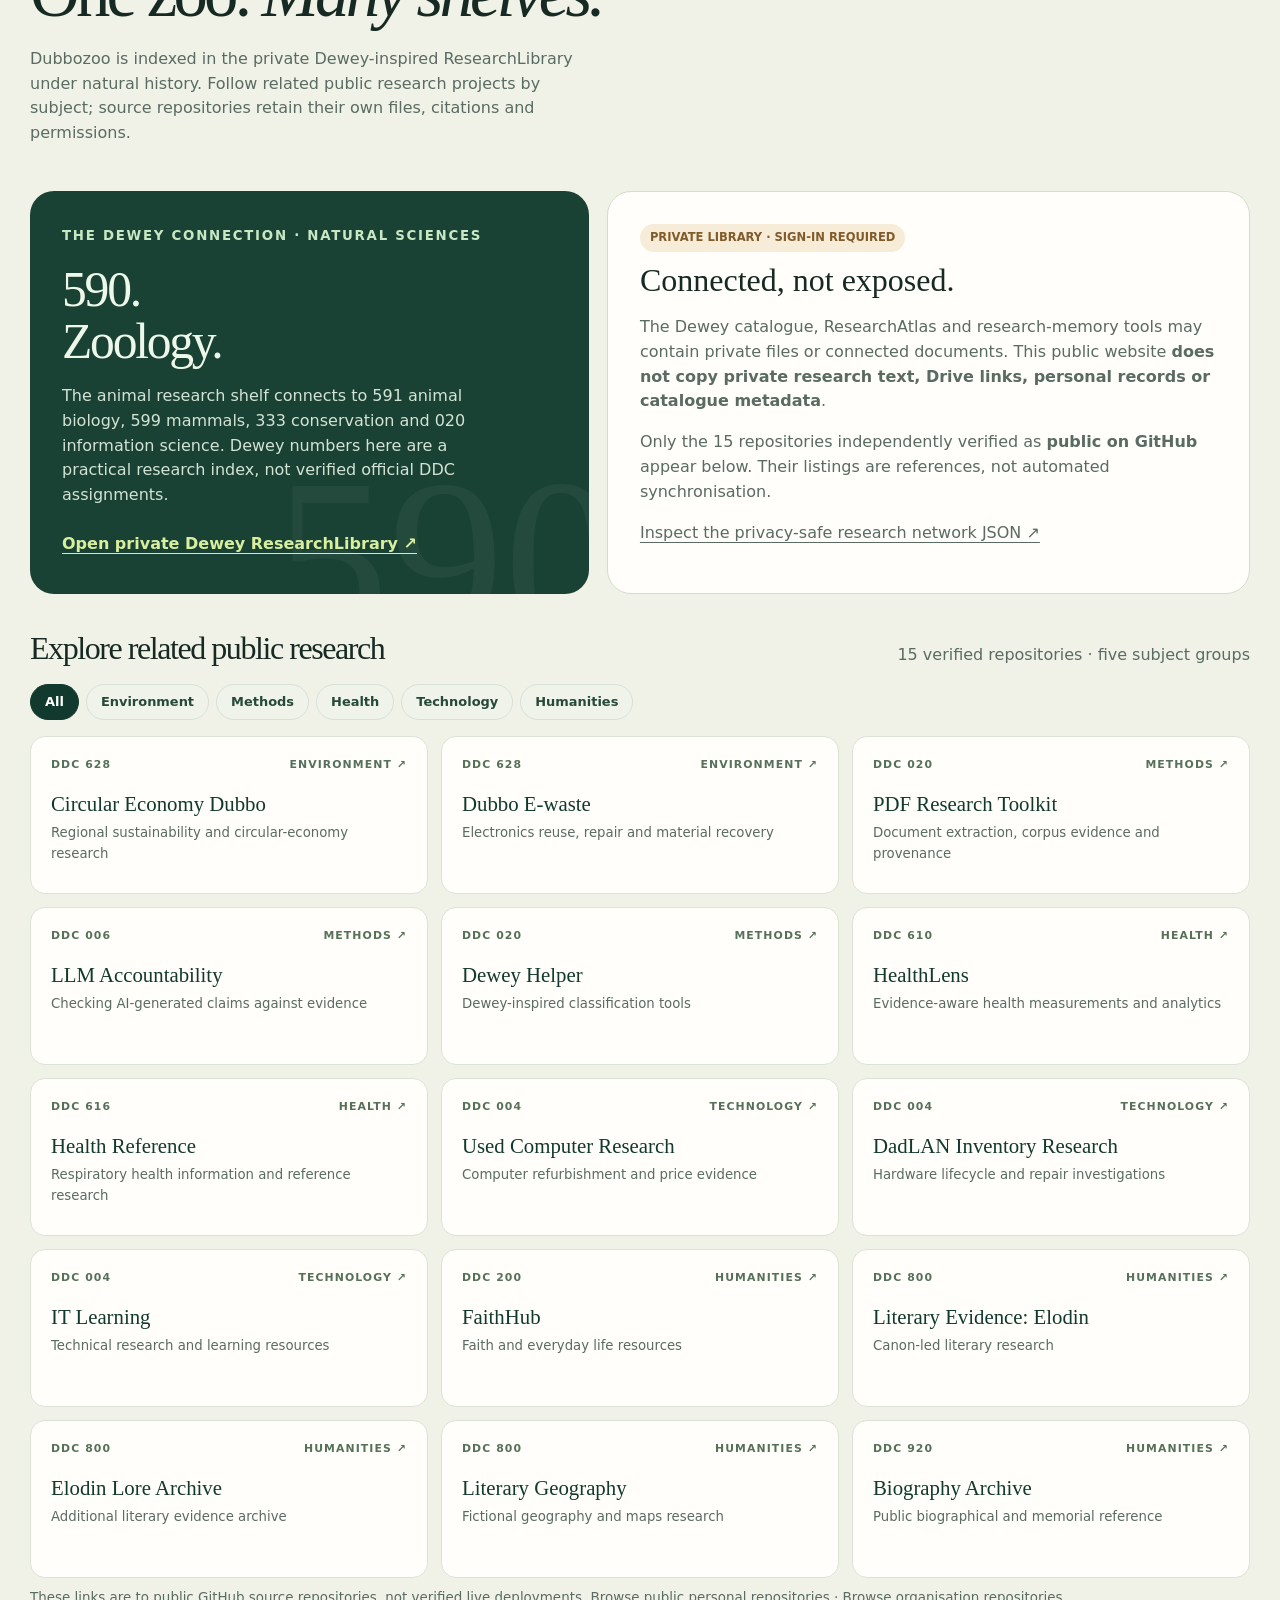
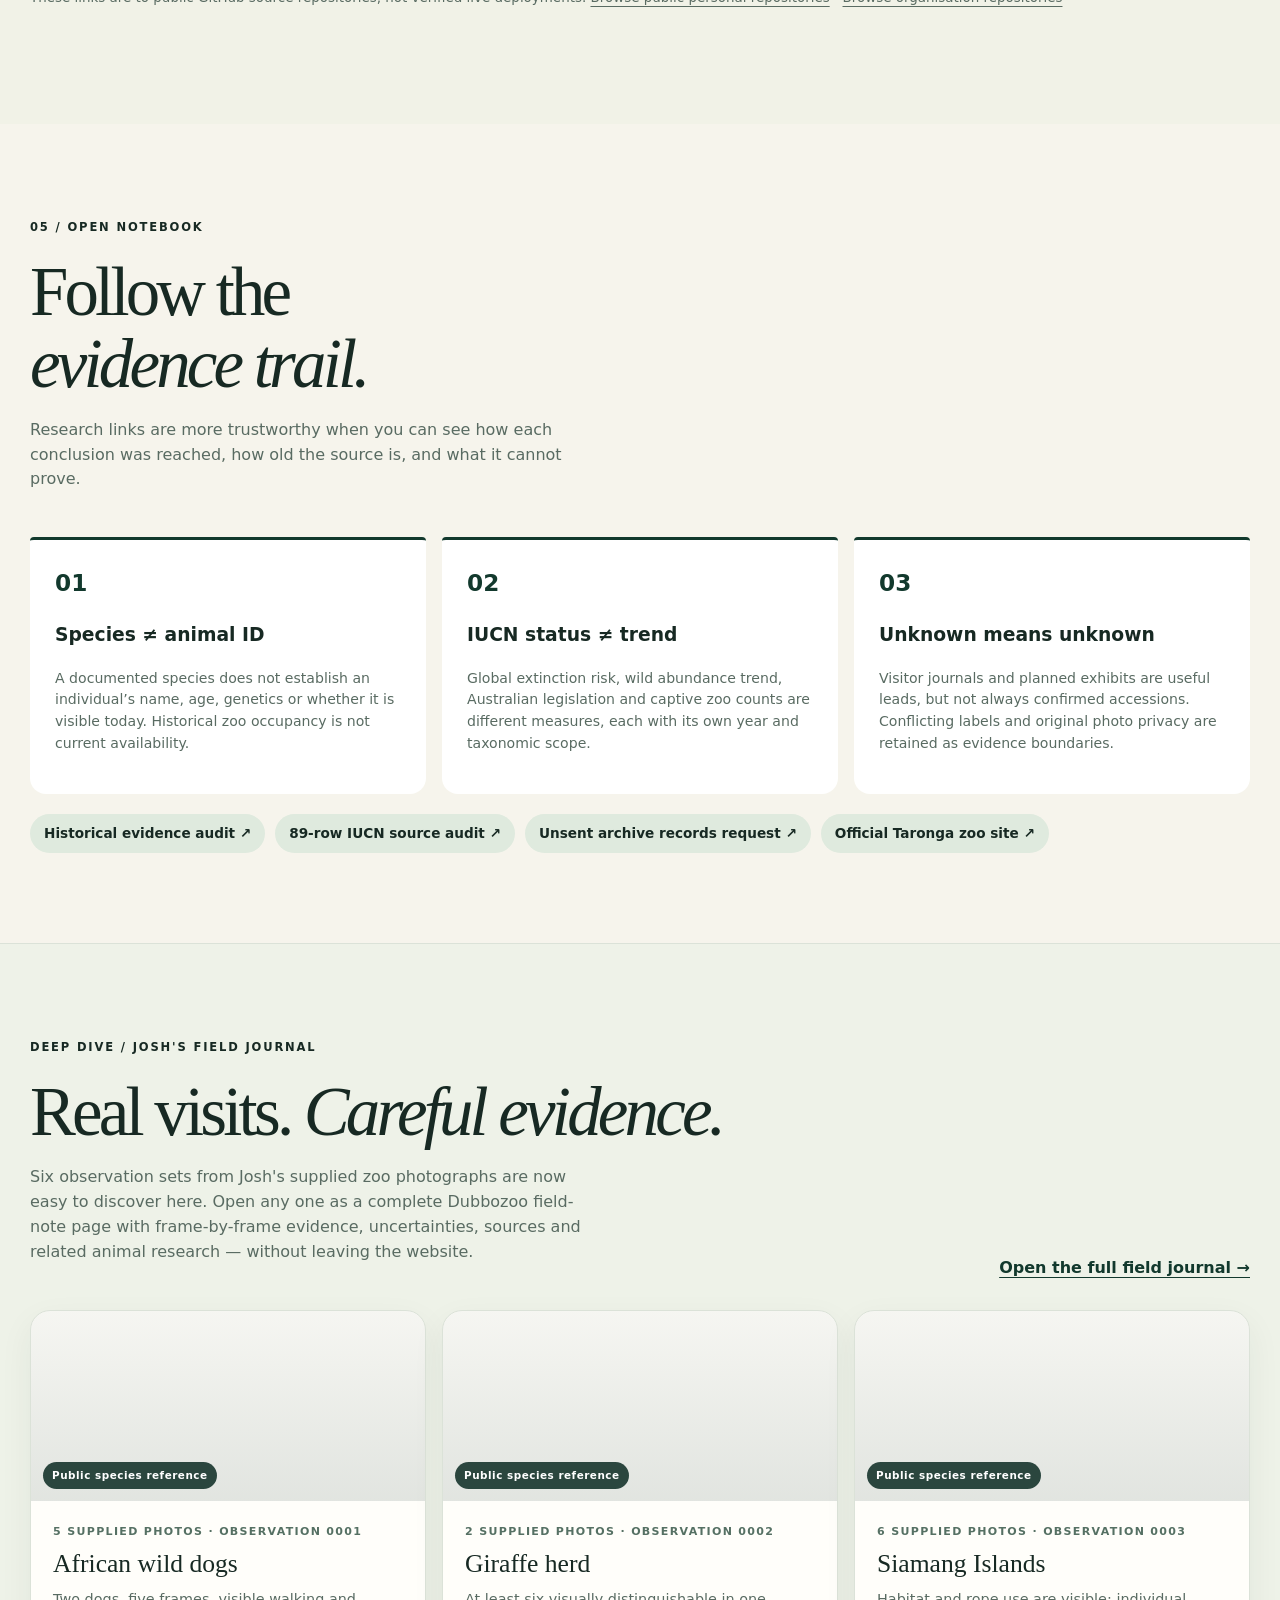
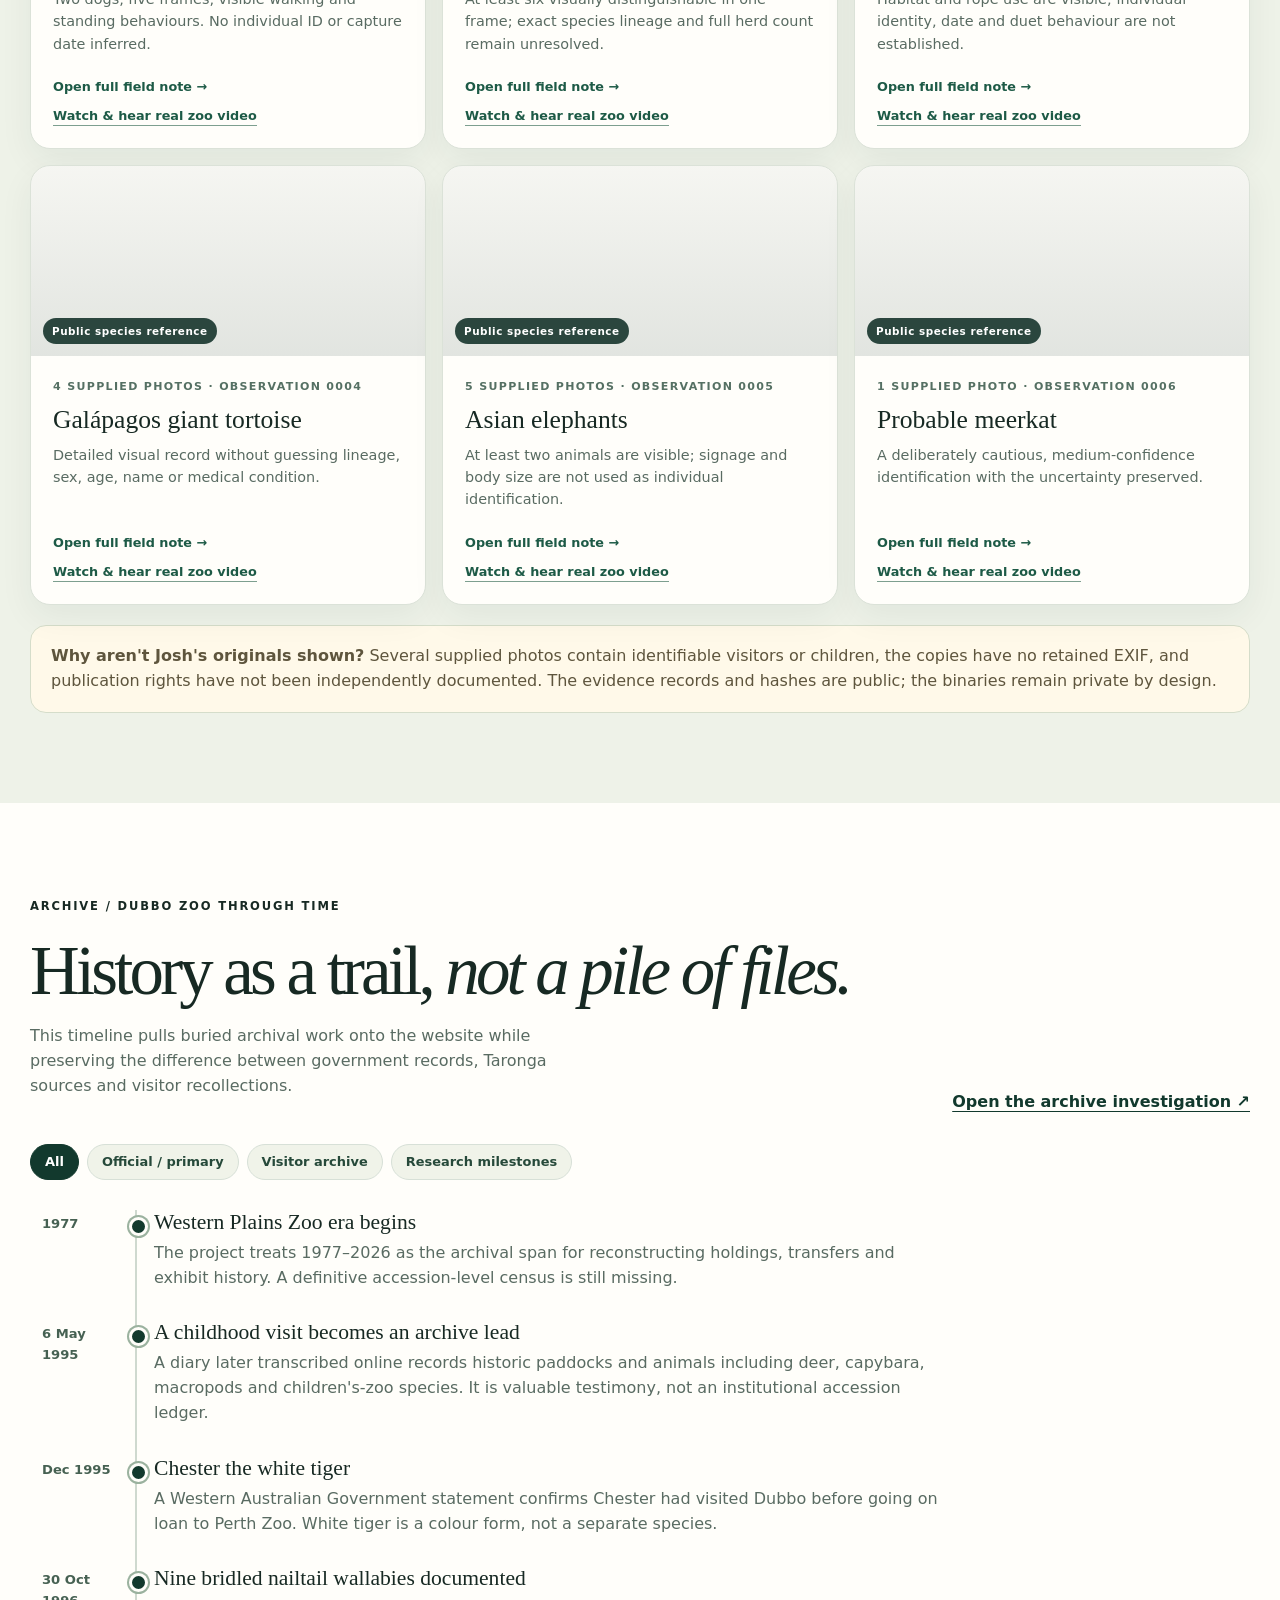
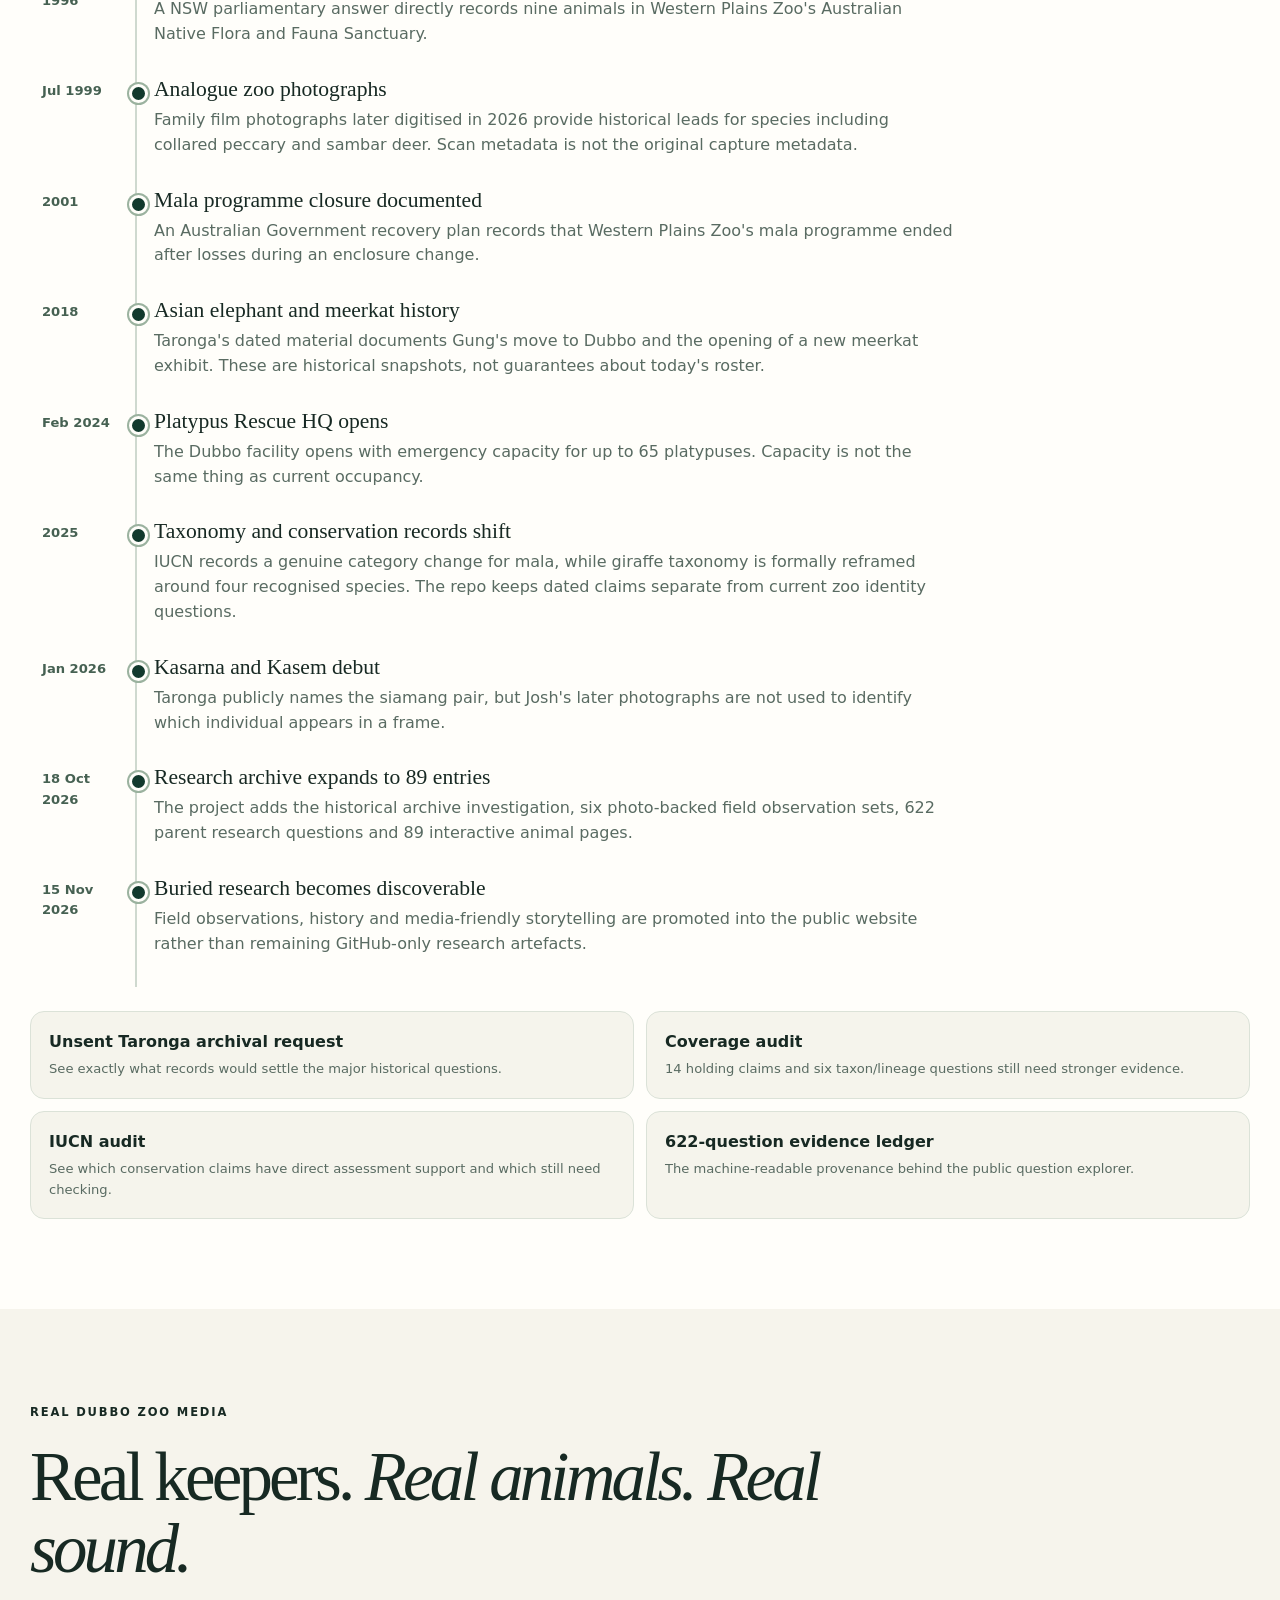
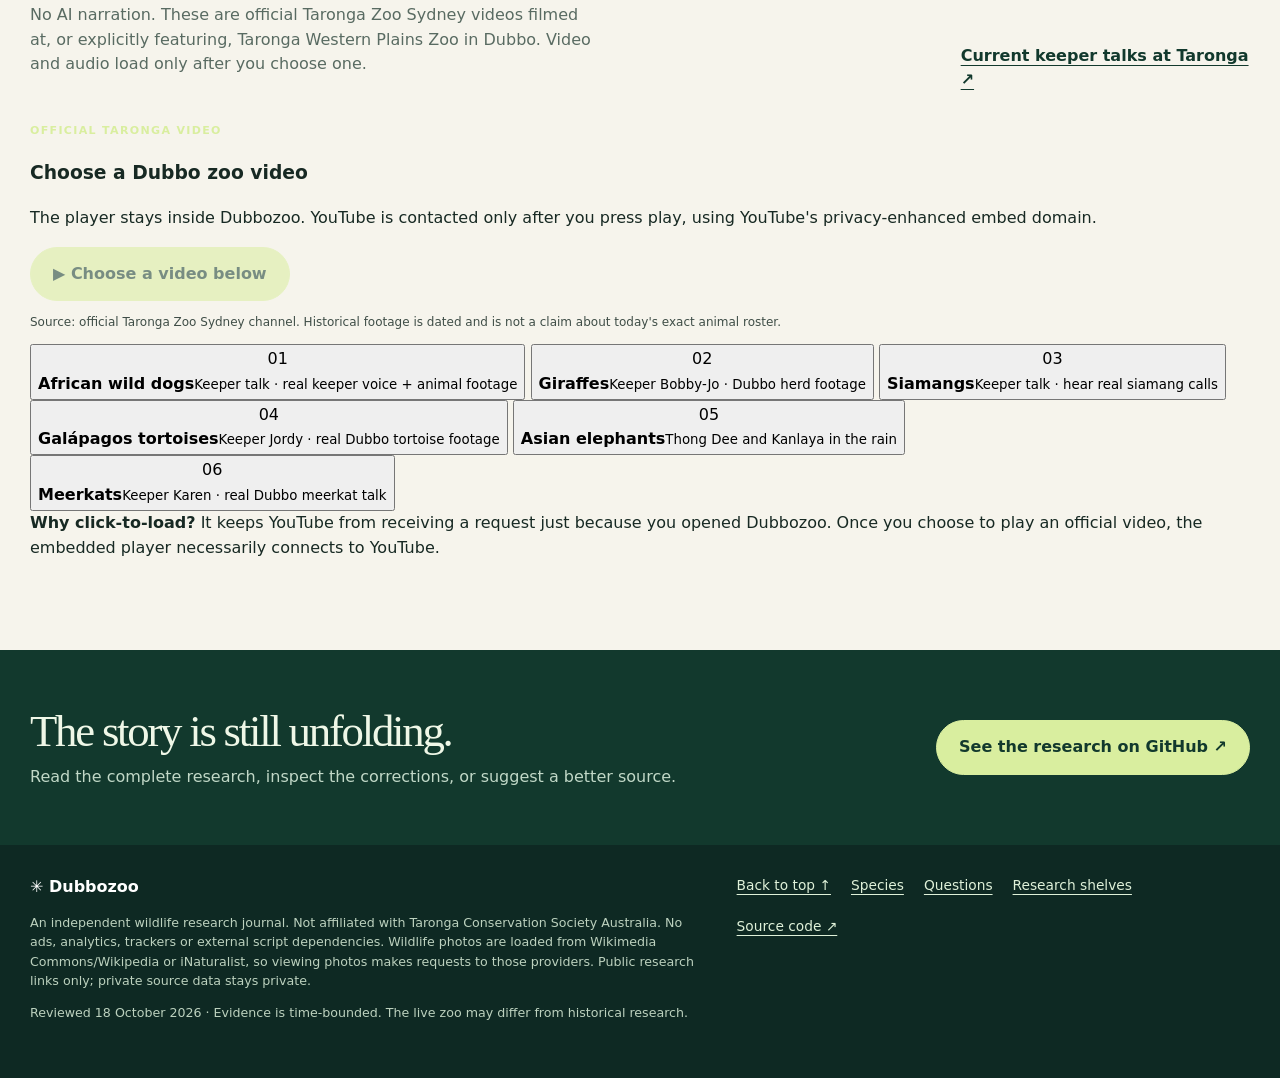
==== commit b6a3414e: "feat: keep field notes onsite and add real Dubbo zoo media" ====
--- a/index.html
+++ b/index.html
@@ -22,7 +22,7 @@
 <div class="wrap">
 <div class="nav-wrap"><a class="brand" href="#top"><span class="brand-glyph" aria-hidden="true">✳</span> dubbozoo<span class="sr-only"> home</span></a>
 <nav class="main-nav" aria-label="Main navigation">
-<a href="#archive">Animal archive</a><a href="#journal">Field journal</a><a href="#timeline">Timeline</a><a href="#listen-watch">Listen / Watch</a><a href="#questions">Research questions</a><a href="#network">Research network</a><a href="#method">Our methods</a><a class="nav-cta" href="https://github.com/joshualparris/Dubbozoo" target="_blank" rel="noopener noreferrer">GitHub ↗</a>
+<a href="#archive">Animal archive</a><a href="#journal">Field journal</a><a href="#timeline">Timeline</a><a href="#real-media">Listen / Watch</a><a href="#questions">Research questions</a><a href="#network">Research network</a><a href="#method">Our methods</a><a class="nav-cta" href="https://github.com/joshualparris/Dubbozoo" target="_blank" rel="noopener noreferrer">GitHub ↗</a>
 </nav></div>
 <div class="hero">
 <div>
@@ -513,9 +513,9 @@
 <section class="section feature-band" id="field-notes"><div class="wrap">
 <div class="section-head"><div><span class="eyebrow">02 / PHOTO FIELD JOURNAL</span><h2>Observe first.<br><em>Interpret carefully.</em></h2><p>Six photographed animal groups have their own observation records. Capture dates, animal identities and some locations remain unverified; original photos are not publicly uploaded because of rights and visitor privacy.</p></div></div>
 <div class="feature-cards">
-<article class="feature-card"><div class="big">01</div><h3>African wild dogs</h3><p>Pack behaviour, markings, habitats and the distinction between the number seen and the true pack roster.</p><a href="https://github.com/joshualparris/Dubbozoo/blob/main/docs/african-wild-dog.md" target="_blank" rel="noopener noreferrer">Explore field guide ↗</a></article>
-<article class="feature-card"><div class="big">02</div><h3>Giraffes and elephants</h3><p>Two zoo giants. Historical names and herd research do not automatically identify an animal in an undated photograph.</p><a href="https://github.com/joshualparris/Dubbozoo/blob/main/docs/giraffe.md" target="_blank" rel="noopener noreferrer">Read giraffe research ↗</a> · <a href="https://github.com/joshualparris/Dubbozoo/blob/main/docs/asian-elephant.md" target="_blank" rel="noopener noreferrer">Elephants ↗</a></article>
-<article class="feature-card"><div class="big">03</div><h3>Siamangs, tortoises & more</h3><p>Island primates, old tortoise lineages, platypus rescue research and a probable meerkat sighting.</p><a href="https://github.com/joshualparris/Dubbozoo/blob/main/data/observations.json" target="_blank" rel="noopener noreferrer">Read observation records ↗</a></article>
+<article class="feature-card"><div class="big">01</div><h3>African wild dogs</h3><p>Pack behaviour, markings, habitats and the distinction between the number seen and the true pack roster.</p><a href="/animals/004-african-wild-dog">Explore animal guide →</a></article>
+<article class="feature-card"><div class="big">02</div><h3>Giraffes and elephants</h3><p>Two zoo giants. Historical names and herd research do not automatically identify an animal in an undated photograph.</p><a href="/animals/013-giraffe">Giraffe guide →</a> · <a href="/animals/024-asian-elephant">Elephant guide →</a></article>
+<article class="feature-card"><div class="big">03</div><h3>Siamangs, tortoises & more</h3><p>Island primates, old tortoise lineages, platypus rescue research and a probable meerkat sighting.</p><a href="#journal">Open Josh's Field Journal ↓</a></article>
 </div></div></section>
 <section class="section" id="questions"><div class="wrap">
 <div class="study"><div><span class="eyebrow">03 / THE RESEARCH DESK</span><h2>Better questions.<br>Better evidence.</h2><p class="section-desc">The original question atlas sometimes marked answerable biology “unresolved”. The revised atlas gives every parent question a response, then separates sourced findings from facts still requiring keeper, archival or photographic evidence.</p><p><strong>Example, Q0007:</strong> The African savanna elephant is Endangered with a decreasing wild-population trend; African forest elephants are a separate, Critically Endangered species.</p><p><a href="https://github.com/joshualparris/Dubbozoo/blob/main/docs/QUESTION-VERIFICATION-STATUS-2026-10-18.md" target="_blank" rel="noopener noreferrer">Read the verification methodology ↗</a></p><button id="load-questions" type="button" class="btn">Explore the 622 questions ↓</button></div>
@@ -555,25 +555,25 @@
 </div></section>
 
 <section class="section discovery-journal" id="journal"><div class="wrap">
-  <div class="section-head"><div><span class="eyebrow">DEEP DIVE / JOSH'S FIELD JOURNAL</span><h2>Real visits. <em>Careful evidence.</em></h2><p>Six observation sets from Josh's supplied zoo photographs are now easy to discover here. The original JPEGs stay unpublished where visitor privacy or image rights are unresolved; these cards use public species-reference imagery and link to the detailed evidence records.</p></div><a href="https://github.com/joshualparris/Dubbozoo/tree/main/observations" target="_blank" rel="noopener noreferrer">Open all observation records ↗</a></div>
+  <div class="section-head"><div><span class="eyebrow">DEEP DIVE / JOSH'S FIELD JOURNAL</span><h2>Real visits. <em>Careful evidence.</em></h2><p>Six observation sets from Josh's supplied zoo photographs are now easy to discover here. Open any one as a complete Dubbozoo field-note page with frame-by-frame evidence, uncertainties, sources and related animal research — without leaving the website.</p></div><a href="/field-notes/001-african-wild-dogs">Open the full field journal →</a></div>
   <div class="journal-grid">
     <article class="journal-card" data-animal-number="004" data-story-title="African wild dogs" data-story-caption="Five supplied photographs document two painted dogs in a grassy zoo habitat. Their names, sex, exact date and individual identities remain unverified." data-narration="African wild dogs. Josh supplied five photographs showing two painted dogs in a grassy, tree-lined habitat. The photos support visible behaviours such as walking, standing and head turning, but they do not establish names, sex, age or social rank. The uploaded copies contain no retained date or GPS metadata.">
-      <div class="journal-photo" aria-hidden="true"></div><div class="journal-body"><span class="journal-kicker">5 supplied photos · observation 0001</span><h3>African wild dogs</h3><p>Two dogs, five frames, visible walking and standing behaviours. No individual ID or capture date inferred.</p><div class="journal-actions"><a href="https://github.com/joshualparris/Dubbozoo/blob/main/observations/african-wild-dogs-undated.md" target="_blank" rel="noopener noreferrer">Read field record ↗</a><button type="button" class="listen-inline">Listen</button><button type="button" class="watch-inline">Watch story</button></div></div>
+      <div class="journal-photo" aria-hidden="true"></div><div class="journal-body"><span class="journal-kicker">5 supplied photos · observation 0001</span><h3>African wild dogs</h3><p>Two dogs, five frames, visible walking and standing behaviours. No individual ID or capture date inferred.</p><div class="journal-actions"><a href="/field-notes/001-african-wild-dogs">Open full field note →</a><button type="button" class="real-media-inline">Watch & hear real zoo video</button></div></div>
     </article>
     <article class="journal-card" data-animal-number="013" data-story-title="Giraffe herd" data-story-caption="Two photographs show multiple giraffes; at least six are visually distinguishable in the wide frame, without proving the zoo's total herd size or exact taxon." data-narration="Giraffe field note. Two supplied photographs show multiple giraffes in a wooded paddock. At least six can be visually distinguished in the wider frame, but that is not a census of the full herd. Coat pattern alone is not enough to assign the exact giraffe species or genetic lineage.">
-      <div class="journal-photo" aria-hidden="true"></div><div class="journal-body"><span class="journal-kicker">2 supplied photos · observation 0002</span><h3>Giraffe herd</h3><p>At least six visually distinguishable in one frame; exact species lineage and full herd count remain unresolved.</p><div class="journal-actions"><a href="https://github.com/joshualparris/Dubbozoo/blob/main/observations/giraffes-undated.md" target="_blank" rel="noopener noreferrer">Read field record ↗</a><button type="button" class="listen-inline">Listen</button><button type="button" class="watch-inline">Watch story</button></div></div>
+      <div class="journal-photo" aria-hidden="true"></div><div class="journal-body"><span class="journal-kicker">2 supplied photos · observation 0002</span><h3>Giraffe herd</h3><p>At least six visually distinguishable in one frame; exact species lineage and full herd count remain unresolved.</p><div class="journal-actions"><a href="/field-notes/002-giraffe-herd">Open full field note →</a><button type="button" class="real-media-inline">Watch & hear real zoo video</button></div></div>
     </article>
     <article class="journal-card" data-animal-number="032" data-story-title="Siamang Islands" data-story-caption="Six photographs record the island habitat, ropes and a likely siamang suspended from a rope. The stills cannot identify Kasarna or Kasem." data-narration="Siamang Islands. Six supplied photographs record the pond, rope structures and a dark long-limbed animal suspended from a rope. The context strongly supports a siamang observation, but the photographs do not establish whether the animal is Kasarna or Kasem, and several frames contain recognisable visitors.">
-      <div class="journal-photo" aria-hidden="true"></div><div class="journal-body"><span class="journal-kicker">6 supplied photos · observation 0003</span><h3>Siamang Islands</h3><p>Habitat and rope use are visible; individual identity, date and duet behaviour are not established.</p><div class="journal-actions"><a href="https://github.com/joshualparris/Dubbozoo/blob/main/observations/siamang-undated.md" target="_blank" rel="noopener noreferrer">Read field record ↗</a><button type="button" class="listen-inline">Listen</button><button type="button" class="watch-inline">Watch story</button></div></div>
+      <div class="journal-photo" aria-hidden="true"></div><div class="journal-body"><span class="journal-kicker">6 supplied photos · observation 0003</span><h3>Siamang Islands</h3><p>Habitat and rope use are visible; individual identity, date and duet behaviour are not established.</p><div class="journal-actions"><a href="/field-notes/003-siamang-islands">Open full field note →</a><button type="button" class="real-media-inline">Watch & hear real zoo video</button></div></div>
     </article>
     <article class="journal-card" data-animal-number="023" data-story-title="Galápagos giant tortoise" data-story-caption="Four photographs appear to show one giant tortoise, including shell, forelimb and head detail. Island lineage, sex, age and name cannot be inferred from appearance." data-narration="Galápagos giant tortoise. Four supplied photographs appear to show one large tortoise from several angles. They provide useful visible detail of the shell, forelimb and head, but do not establish island lineage, sex, age, name or health status. Two frames include a child, so the originals remain unpublished.">
-      <div class="journal-photo" aria-hidden="true"></div><div class="journal-body"><span class="journal-kicker">4 supplied photos · observation 0004</span><h3>Galápagos giant tortoise</h3><p>Detailed visual record without guessing lineage, sex, age, name or medical condition.</p><div class="journal-actions"><a href="https://github.com/joshualparris/Dubbozoo/blob/main/observations/galapagos-tortoise-undated.md" target="_blank" rel="noopener noreferrer">Read field record ↗</a><button type="button" class="listen-inline">Listen</button><button type="button" class="watch-inline">Watch story</button></div></div>
+      <div class="journal-photo" aria-hidden="true"></div><div class="journal-body"><span class="journal-kicker">4 supplied photos · observation 0004</span><h3>Galápagos giant tortoise</h3><p>Detailed visual record without guessing lineage, sex, age, name or medical condition.</p><div class="journal-actions"><a href="/field-notes/004-galapagos-giant-tortoise">Open full field note →</a><button type="button" class="real-media-inline">Watch & hear real zoo video</button></div></div>
     </article>
     <article class="journal-card" data-animal-number="024" data-story-title="Asian elephants" data-story-caption="Five photographs show at least two Asian elephants. A visible Meet Gung sign does not identify which photographed elephant, if any, is Gung." data-narration="Asian elephant field note. Five supplied photographs show at least two distinct Asian elephants. A sign visible in one frame appears to say Meet Gung, but the sign alone cannot identify a photographed elephant as Gung. Size differences do not prove age, sex or family relationship.">
-      <div class="journal-photo" aria-hidden="true"></div><div class="journal-body"><span class="journal-kicker">5 supplied photos · observation 0005</span><h3>Asian elephants</h3><p>At least two animals are visible; signage and body size are not used as individual identification.</p><div class="journal-actions"><a href="https://github.com/joshualparris/Dubbozoo/blob/main/observations/asian-elephants-undated.md" target="_blank" rel="noopener noreferrer">Read field record ↗</a><button type="button" class="listen-inline">Listen</button><button type="button" class="watch-inline">Watch story</button></div></div>
+      <div class="journal-photo" aria-hidden="true"></div><div class="journal-body"><span class="journal-kicker">5 supplied photos · observation 0005</span><h3>Asian elephants</h3><p>At least two animals are visible; signage and body size are not used as individual identification.</p><div class="journal-actions"><a href="/field-notes/005-asian-elephants">Open full field note →</a><button type="button" class="real-media-inline">Watch & hear real zoo video</button></div></div>
     </article>
     <article class="journal-card" data-animal-number="015" data-story-title="Probable meerkat" data-story-caption="One photograph shows a small tan mammal behind glass. The repo deliberately keeps the identification at medium confidence rather than presenting it as certain." data-narration="Probable meerkat. One supplied photograph shows a small grizzled tan mammal in a sandy exhibit behind glass. The morphology and zoo context make meerkat a reasonable hypothesis, but key features are obscured, so the record remains a medium-confidence identification rather than a certainty.">
-      <div class="journal-photo" aria-hidden="true"></div><div class="journal-body"><span class="journal-kicker">1 supplied photo · observation 0006</span><h3>Probable meerkat</h3><p>A deliberately cautious, medium-confidence identification with the uncertainty preserved.</p><div class="journal-actions"><a href="https://github.com/joshualparris/Dubbozoo/blob/main/observations/meerkat-undated.md" target="_blank" rel="noopener noreferrer">Read field record ↗</a><button type="button" class="listen-inline">Listen</button><button type="button" class="watch-inline">Watch story</button></div></div>
+      <div class="journal-photo" aria-hidden="true"></div><div class="journal-body"><span class="journal-kicker">1 supplied photo · observation 0006</span><h3>Probable meerkat</h3><p>A deliberately cautious, medium-confidence identification with the uncertainty preserved.</p><div class="journal-actions"><a href="/field-notes/006-probable-meerkat">Open full field note →</a><button type="button" class="real-media-inline">Watch & hear real zoo video</button></div></div>
     </article>
   </div>
   <div class="privacy-note"><strong>Why aren't Josh's originals shown?</strong> Several supplied photos contain identifiable visitors or children, the copies have no retained EXIF, and publication rights have not been independently documented. The evidence records and hashes are public; the binaries remain private by design.</div>
@@ -599,15 +599,30 @@
   <div class="archive-links"><a href="https://github.com/joshualparris/Dubbozoo/blob/main/docs/archival-records-request.md" target="_blank" rel="noopener noreferrer"><strong>Unsent Taronga archival request</strong><span>See exactly what records would settle the major historical questions.</span></a><a href="https://github.com/joshualparris/Dubbozoo/blob/main/docs/coverage-audit.md" target="_blank" rel="noopener noreferrer"><strong>Coverage audit</strong><span>14 holding claims and six taxon/lineage questions still need stronger evidence.</span></a><a href="https://github.com/joshualparris/Dubbozoo/blob/main/docs/iucn-assessment-audit-2026-10-18.md" target="_blank" rel="noopener noreferrer"><strong>IUCN audit</strong><span>See which conservation claims have direct assessment support and which still need checking.</span></a><a href="https://github.com/joshualparris/Dubbozoo/blob/main/data/question-verification-ledger-2026-10-18.json" target="_blank" rel="noopener noreferrer"><strong>622-question evidence ledger</strong><span>The machine-readable provenance behind the public question explorer.</span></a></div>
 </div></section>
 
-<section class="section listen-watch" id="listen-watch"><div class="wrap">
-  <div class="section-head"><div><span class="eyebrow">MEDIA / LISTEN + WATCH</span><h2>Explore without <em>reading everything.</em></h2><p>Listen uses your browser or device speech engine; Watch is a privacy-safe visual story player using public species-reference images and the field-journal evidence summaries. Nothing autoplays.</p></div><span class="media-support" id="speech-support" aria-live="polite">Checking narration support…</span></div>
-  <div class="media-grid">
-    <div class="listen-panel"><span class="media-label">LISTEN</span><h3>Field journal audio guide</h3><p id="narration-now">Choose any field-journal story above, or start the six-stop highlights tour.</p><div class="media-controls"><button type="button" class="btn" id="listen-tour">▶ Play highlights tour</button><button type="button" class="btn paper" id="pause-narration">Pause / resume</button><button type="button" class="btn paper" id="stop-narration">Stop</button></div><p class="media-fine">Narration is generated locally by the speech voices available on your device. No audio recording is uploaded.</p></div>
-    <div class="watch-panel"><span class="media-label">WATCH</span><div class="story-stage" id="story-stage"><div class="story-image" id="story-image" aria-hidden="true"></div><div class="story-copy"><span id="story-counter">Story 1 of 6</span><h3 id="story-title">African wild dogs</h3><p id="story-caption">Choose “Watch story” on a field-journal card or use the controls below.</p></div></div><div class="media-controls"><button type="button" class="btn paper" id="story-prev">← Previous</button><button type="button" class="btn" id="story-play">▶ Auto-play</button><button type="button" class="btn paper" id="story-next">Next →</button></div><p class="media-fine">This is an interactive visual story, not recorded zoo footage. It uses credited public reference imagery because the original field photos are intentionally not published.</p></div>
+<section class="section real-media" id="real-media"><div class="wrap">
+  <div class="section-head"><div><span class="eyebrow">REAL DUBBO ZOO MEDIA</span><h2>Real keepers. <em>Real animals. Real sound.</em></h2><p>No AI narration. These are official Taronga Zoo Sydney videos filmed at, or explicitly featuring, Taronga Western Plains Zoo in Dubbo. Video and audio load only after you choose one.</p></div><a href="https://www.taronga.org.au/dubbo-zoo/encounters-and-experiences/keeper-activities" target="_blank" rel="noopener noreferrer">Current keeper talks at Taronga ↗</a></div>
+  <div class="real-media-layout">
+    <div class="real-media-player">
+      <div class="media-consent" id="media-consent">
+        <span class="media-label">OFFICIAL TARONGA VIDEO</span>
+        <h3 id="real-media-title">Choose a Dubbo zoo video</h3>
+        <p id="real-media-description">The player stays inside Dubbozoo. YouTube is contacted only after you press play, using YouTube's privacy-enhanced embed domain.</p>
+        <button type="button" class="btn lime" id="load-real-media" disabled>▶ Choose a video below</button>
+      </div>
+      <div class="youtube-stage" id="youtube-stage" hidden></div>
+      <p class="media-fine" id="real-media-meta">Source: official Taronga Zoo Sydney channel. Historical footage is dated and is not a claim about today's exact animal roster.</p>
+    </div>
+    <div class="real-media-list" id="real-media-list" aria-label="Official Dubbo zoo videos">
+      <button type="button" class="real-media-choice" data-observation="1" id="real-media-001"><span>01</span><div><strong>African wild dogs</strong><small>Keeper talk · real keeper voice + animal footage</small></div></button>
+      <button type="button" class="real-media-choice" data-observation="2" id="real-media-002"><span>02</span><div><strong>Giraffes</strong><small>Keeper Bobby-Jo · Dubbo herd footage</small></div></button>
+      <button type="button" class="real-media-choice" data-observation="3" id="real-media-003"><span>03</span><div><strong>Siamangs</strong><small>Keeper talk · hear real siamang calls</small></div></button>
+      <button type="button" class="real-media-choice" data-observation="4" id="real-media-004"><span>04</span><div><strong>Galápagos tortoises</strong><small>Keeper Jordy · real Dubbo tortoise footage</small></div></button>
+      <button type="button" class="real-media-choice" data-observation="5" id="real-media-005"><span>05</span><div><strong>Asian elephants</strong><small>Thong Dee and Kanlaya in the rain</small></div></button>
+      <button type="button" class="real-media-choice" data-observation="6" id="real-media-006"><span>06</span><div><strong>Meerkats</strong><small>Keeper Karen · real Dubbo meerkat talk</small></div></button>
+    </div>
   </div>
-  <div class="methods-shortcuts"><a href="https://github.com/joshualparris/Dubbozoo/blob/main/docs/AI-RESEARCH-EVIDENCE-ADOPTION-2026-10-18.md" target="_blank" rel="noopener noreferrer">How the research engine handles contradictions and unknowns ↗</a><a href="https://github.com/joshualparris/Dubbozoo/blob/main/docs/QUESTION-VERIFICATION-STATUS-2026-10-18.md" target="_blank" rel="noopener noreferrer">What “verified” actually means in this project ↗</a></div>
+  <div class="real-media-note"><strong>Why click-to-load?</strong> It keeps YouTube from receiving a request just because you opened Dubbozoo. Once you choose to play an official video, the embedded player necessarily connects to YouTube.</div>
 </div></section>
-
 </main>
 <div class="bottom-call"><div class="wrap"><div><h2>The story is still unfolding.</h2><p>Read the complete research, inspect the corrections, or suggest a better source.</p></div><a class="btn lime" href="https://github.com/joshualparris/Dubbozoo" target="_blank" rel="noopener noreferrer">See the research on GitHub ↗</a></div></div>
 <footer class="footer"><div class="wrap footer-inner"><div><strong>✳ Dubbozoo</strong><p>An independent wildlife research journal. Not affiliated with Taronga Conservation Society Australia. No ads, analytics, trackers or external script dependencies. Wildlife photos are loaded from Wikimedia Commons/Wikipedia or iNaturalist, so viewing photos makes requests to those providers. Public research links only; private source data stays private.</p><p>Reviewed 18 October 2026 · Evidence is time-bounded. The live zoo may differ from historical research.</p></div><nav aria-label="Footer navigation" class="footer-links"><a href="#top">Back to top ↑</a><a href="#archive">Species</a><a href="#questions">Questions</a><a href="#network">Research shelves</a><a href="https://github.com/joshualparris/Dubbozoo">Source code ↗</a></nav></div></footer>
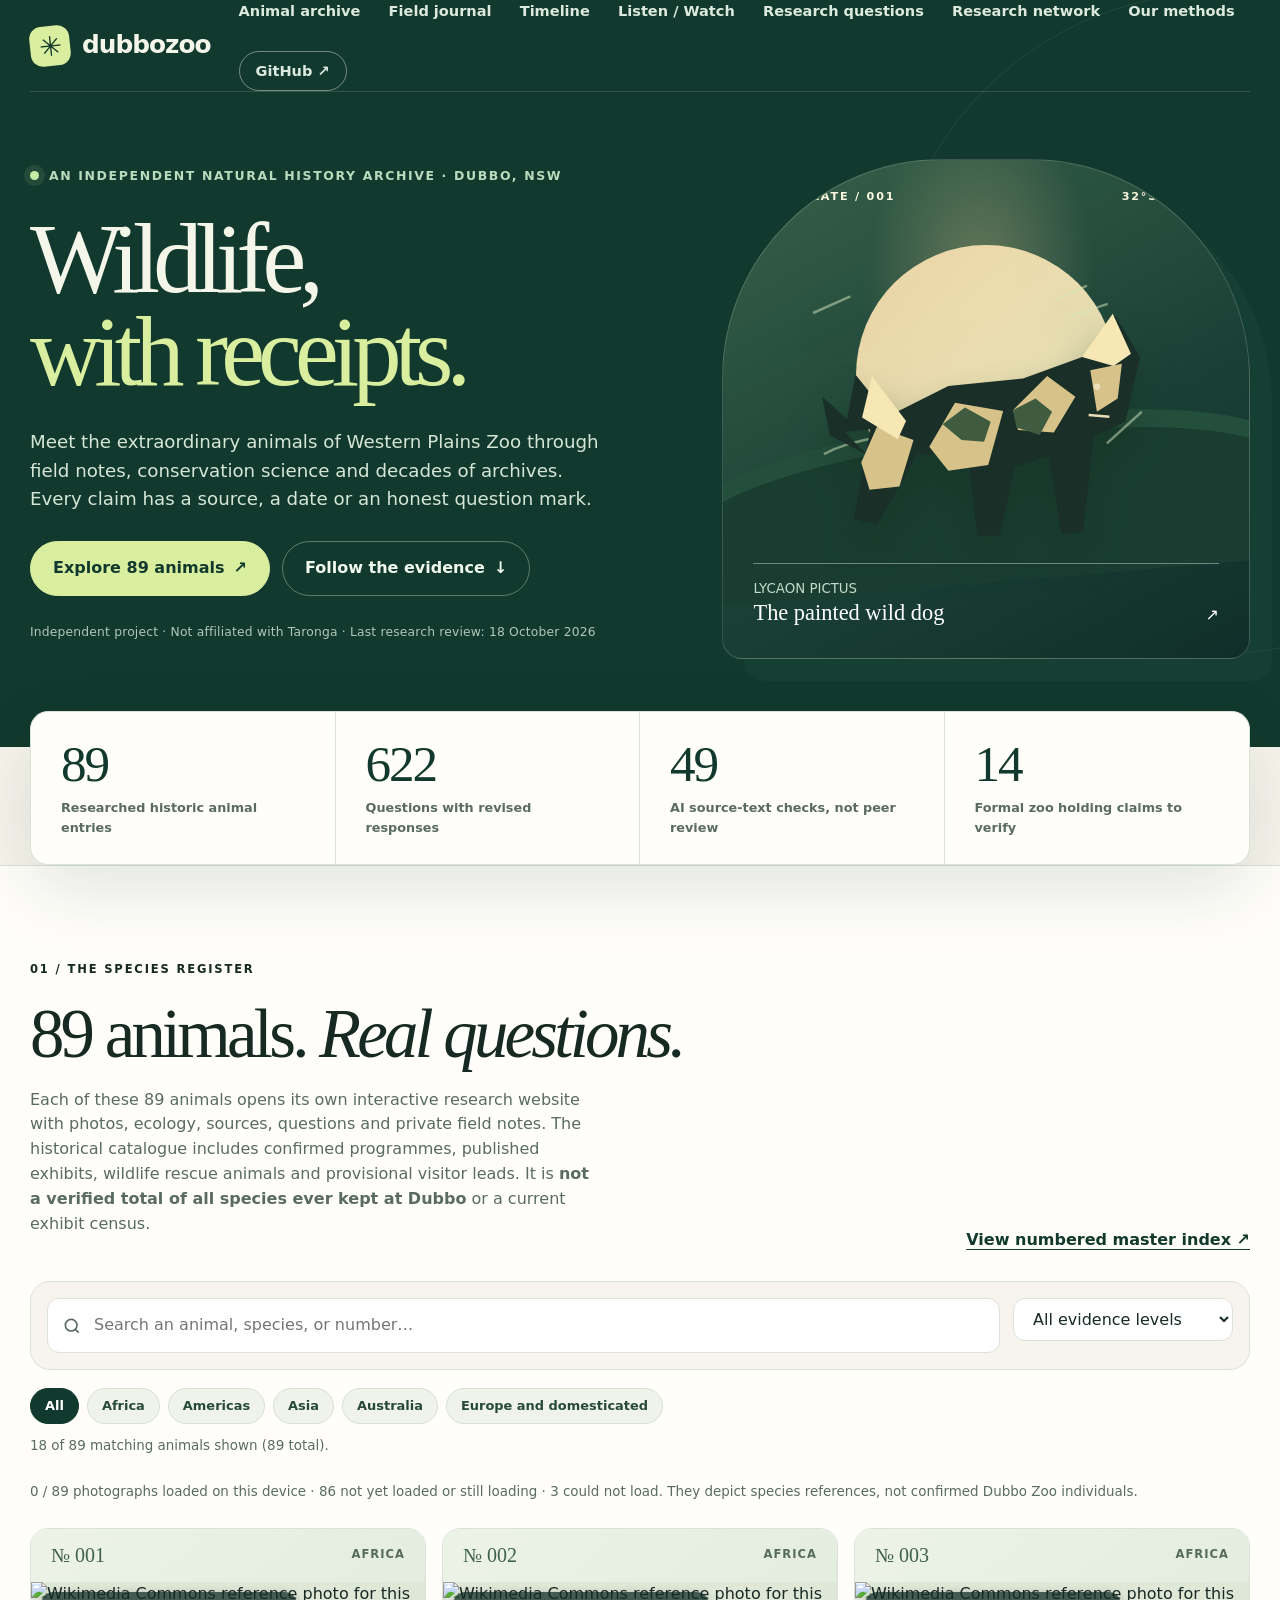
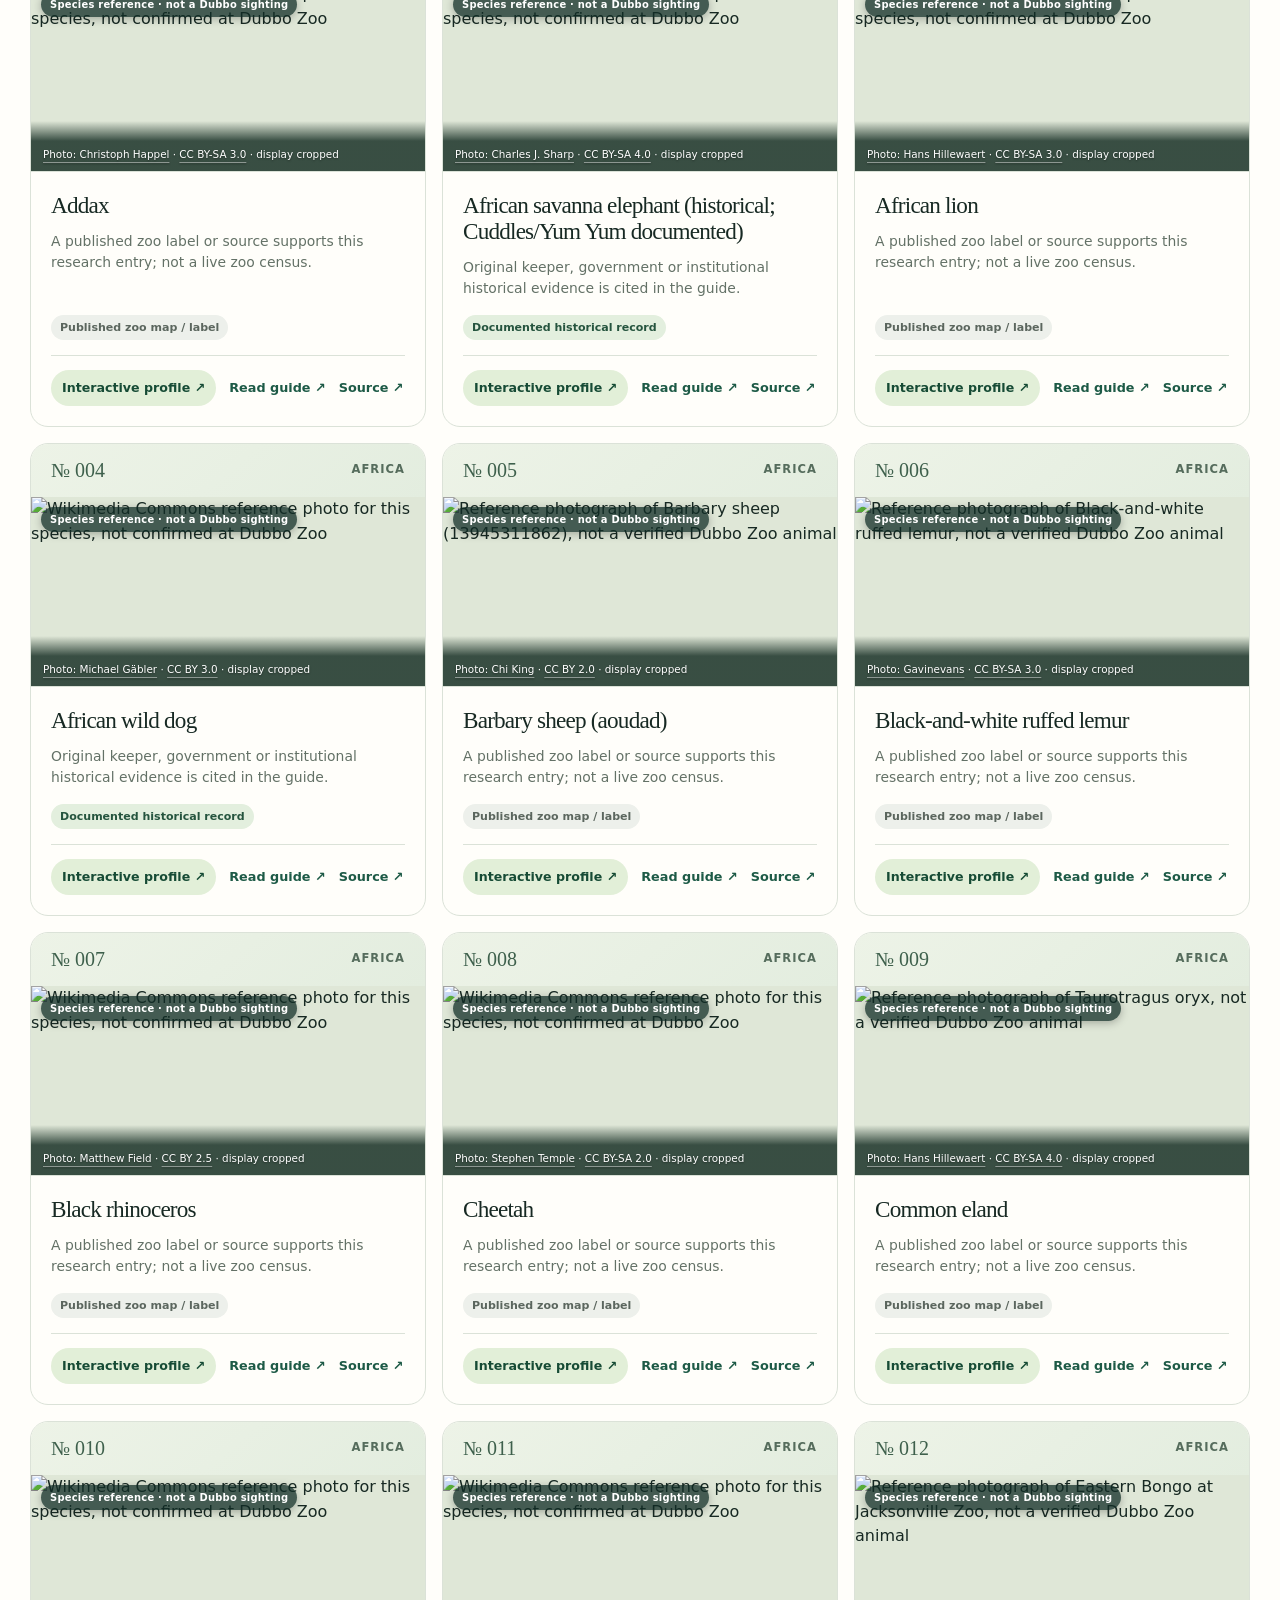
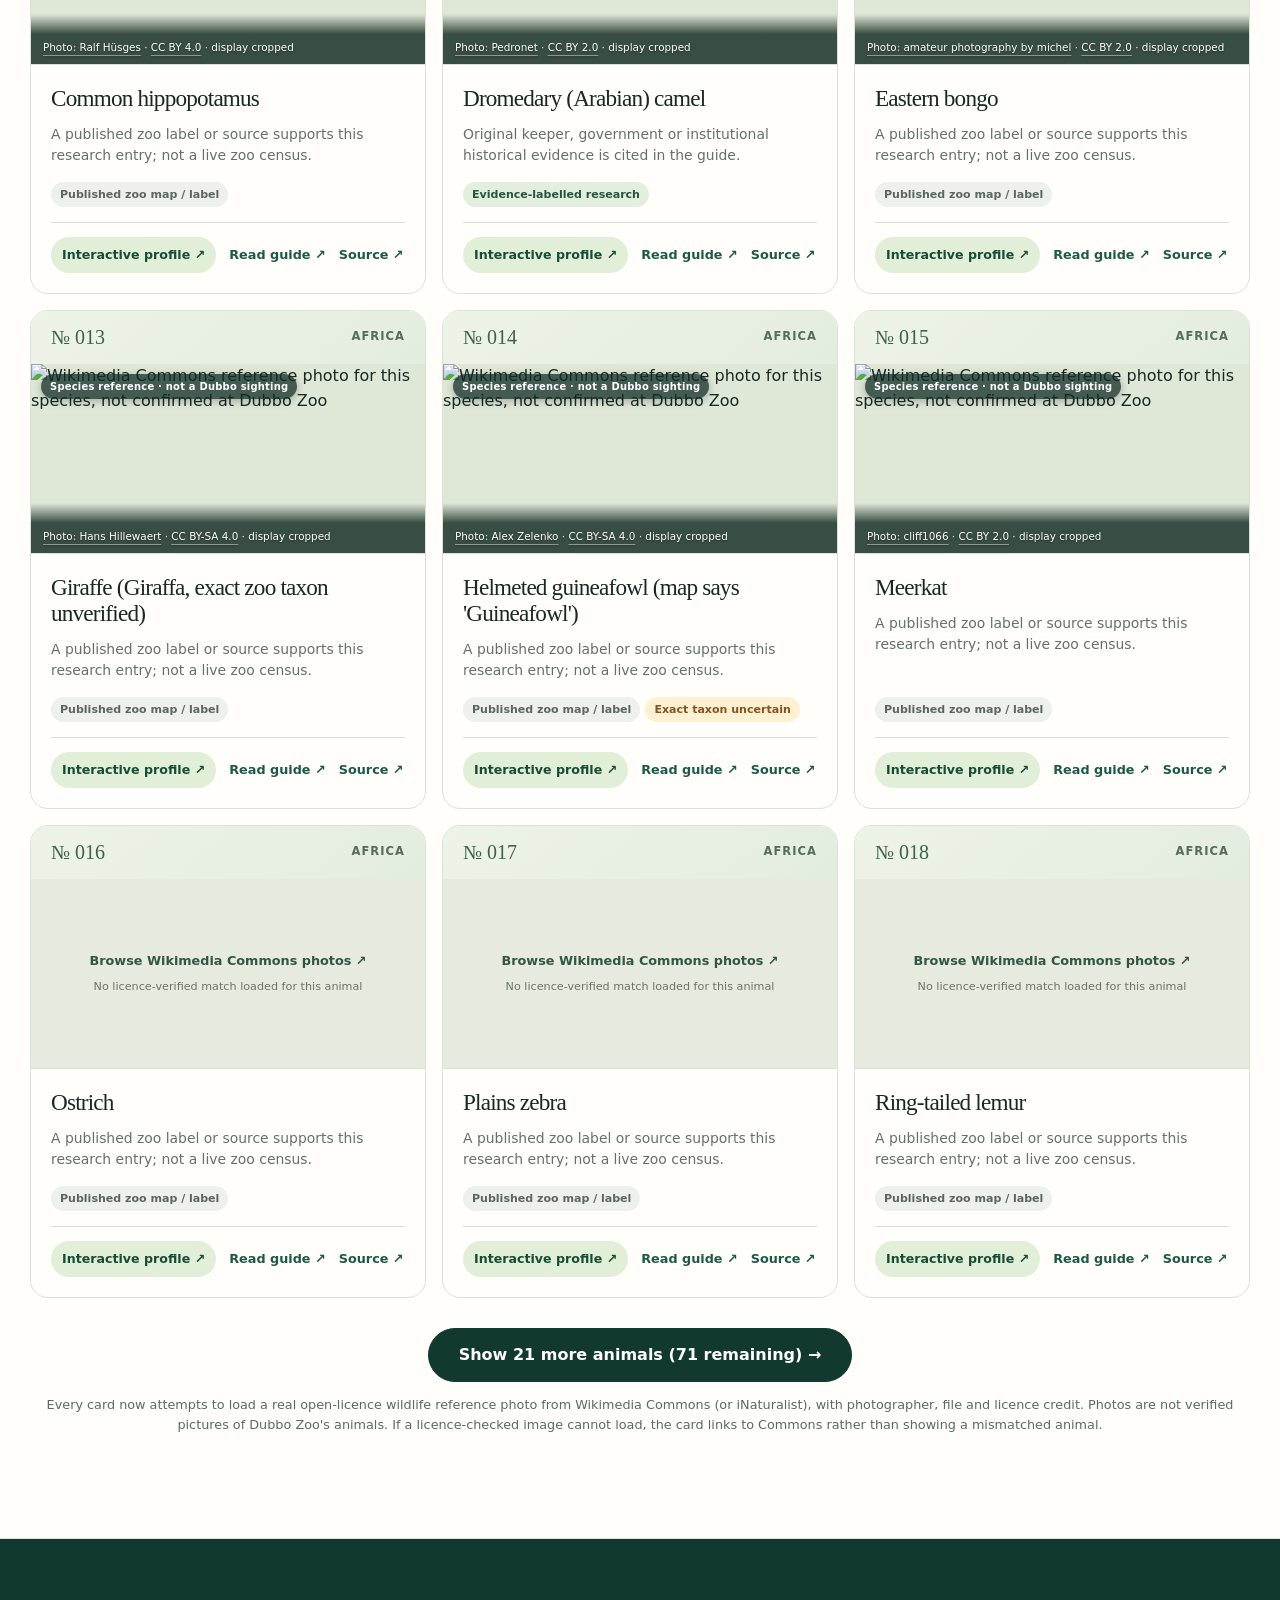
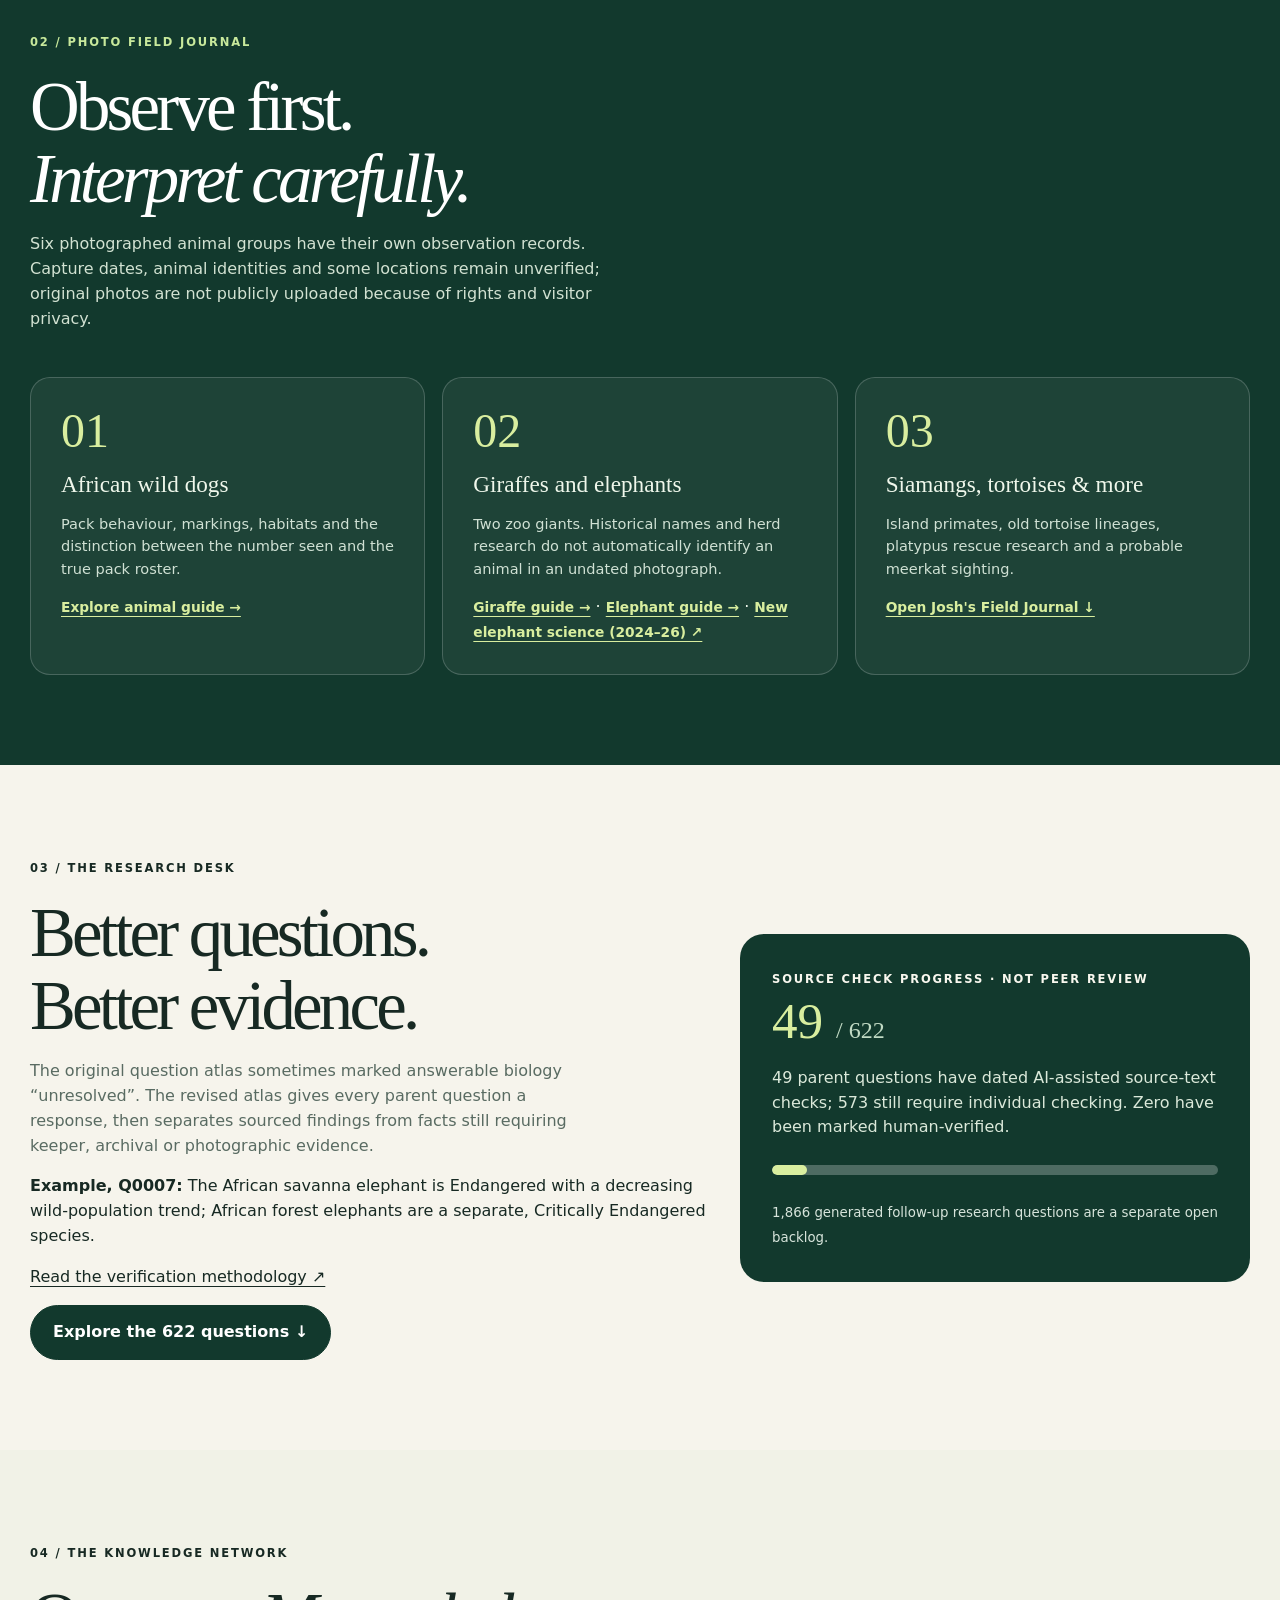
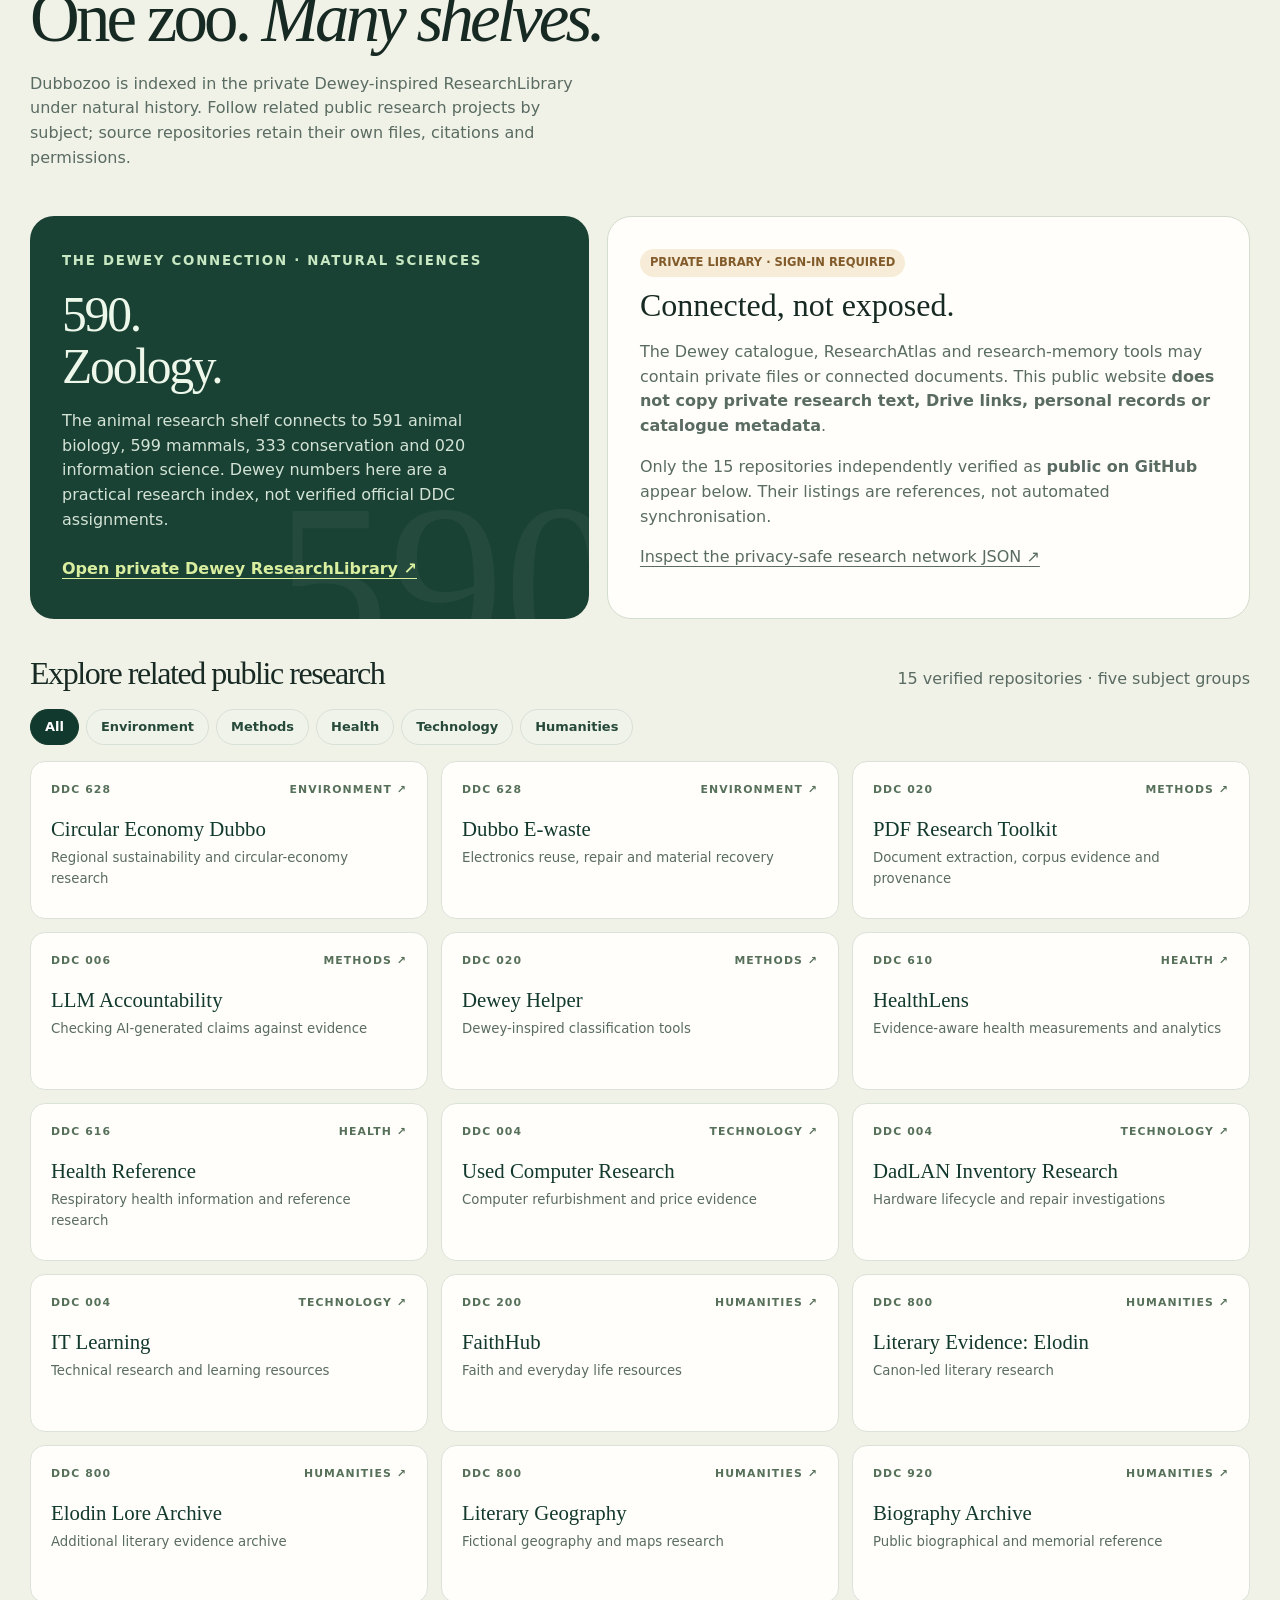
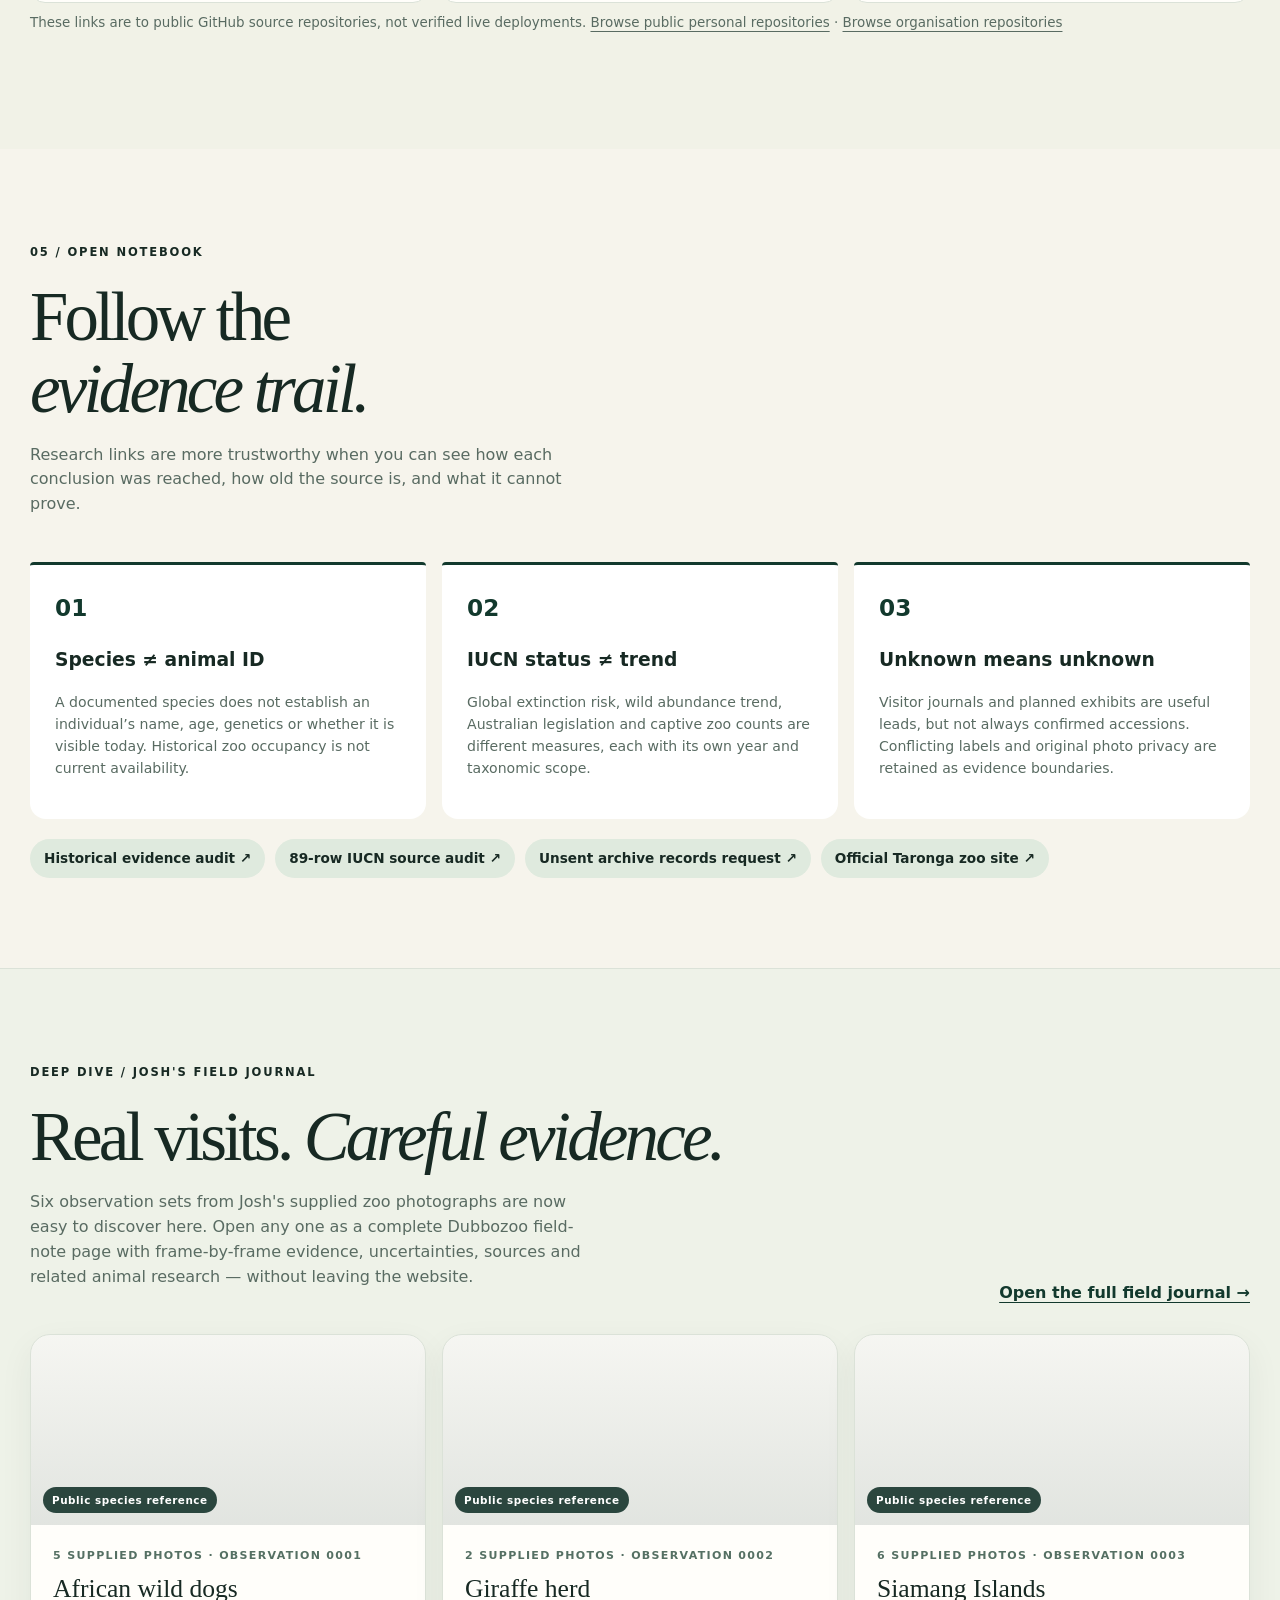
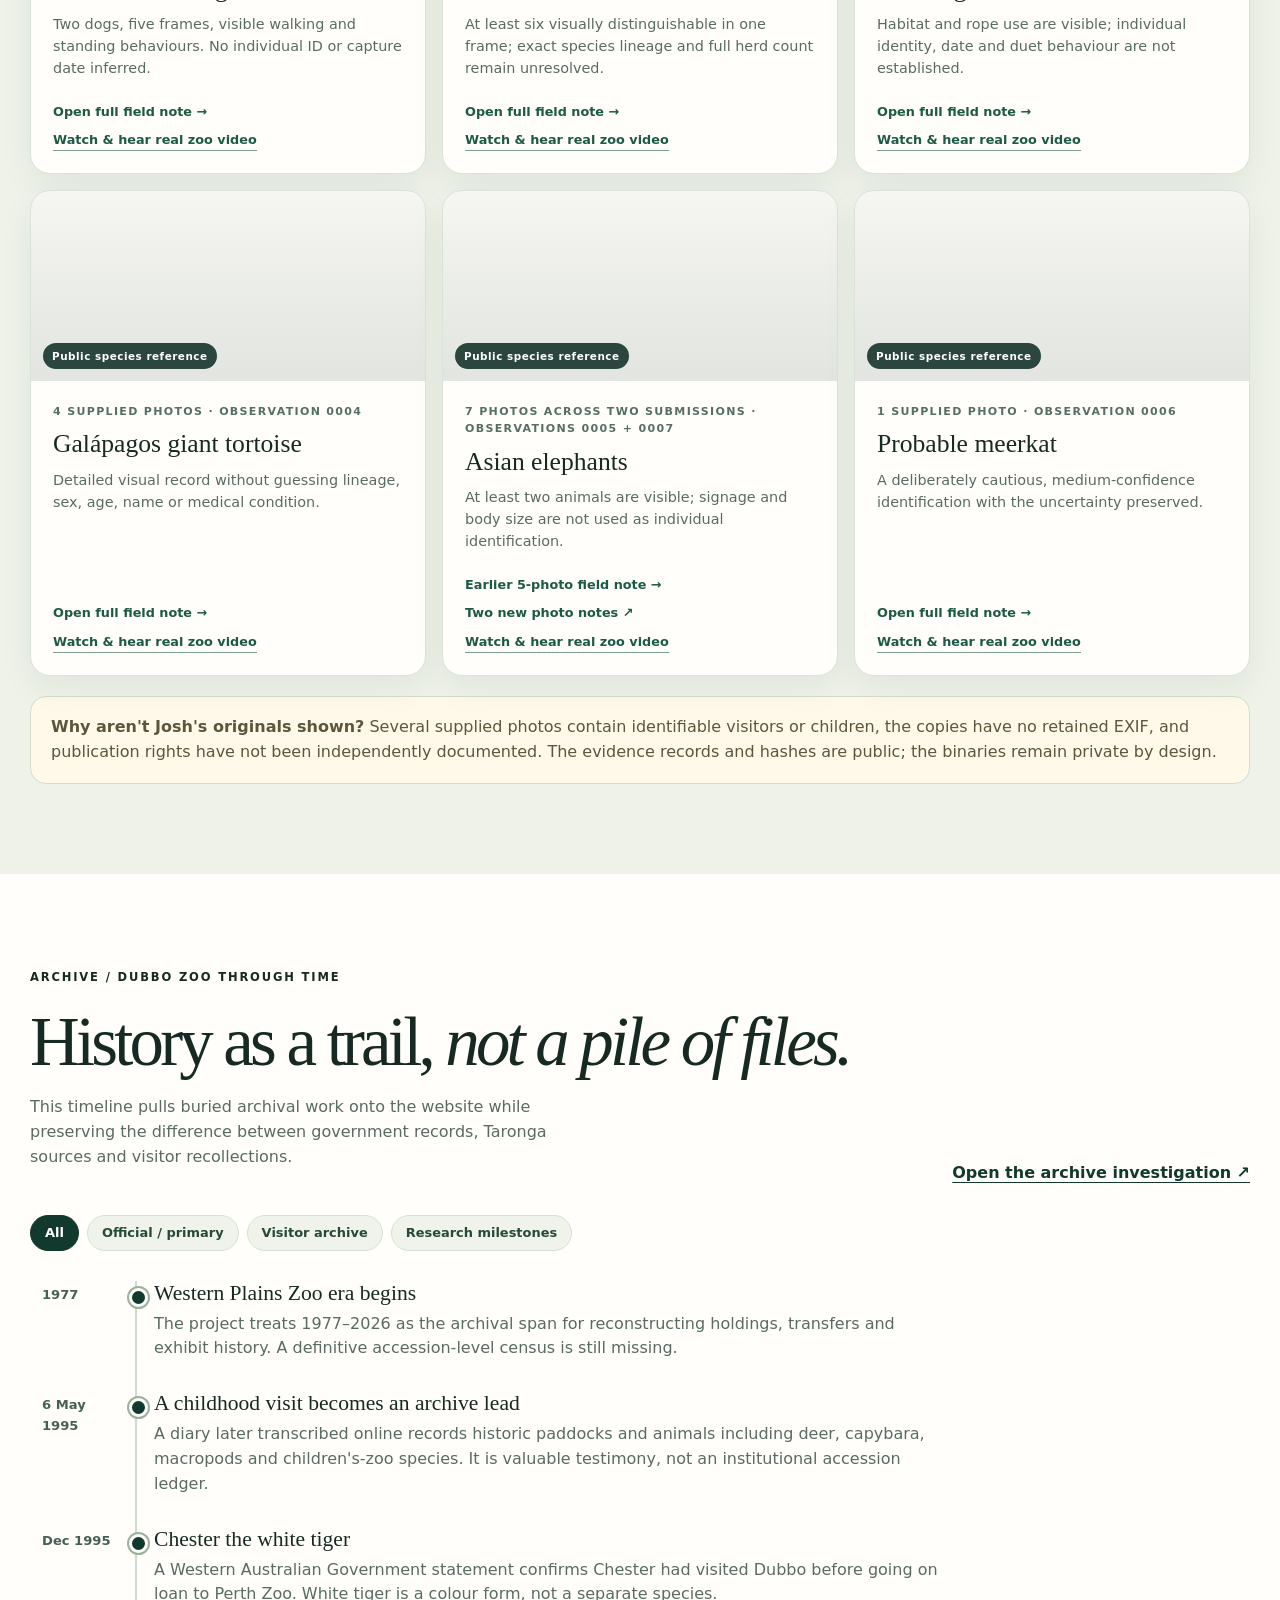
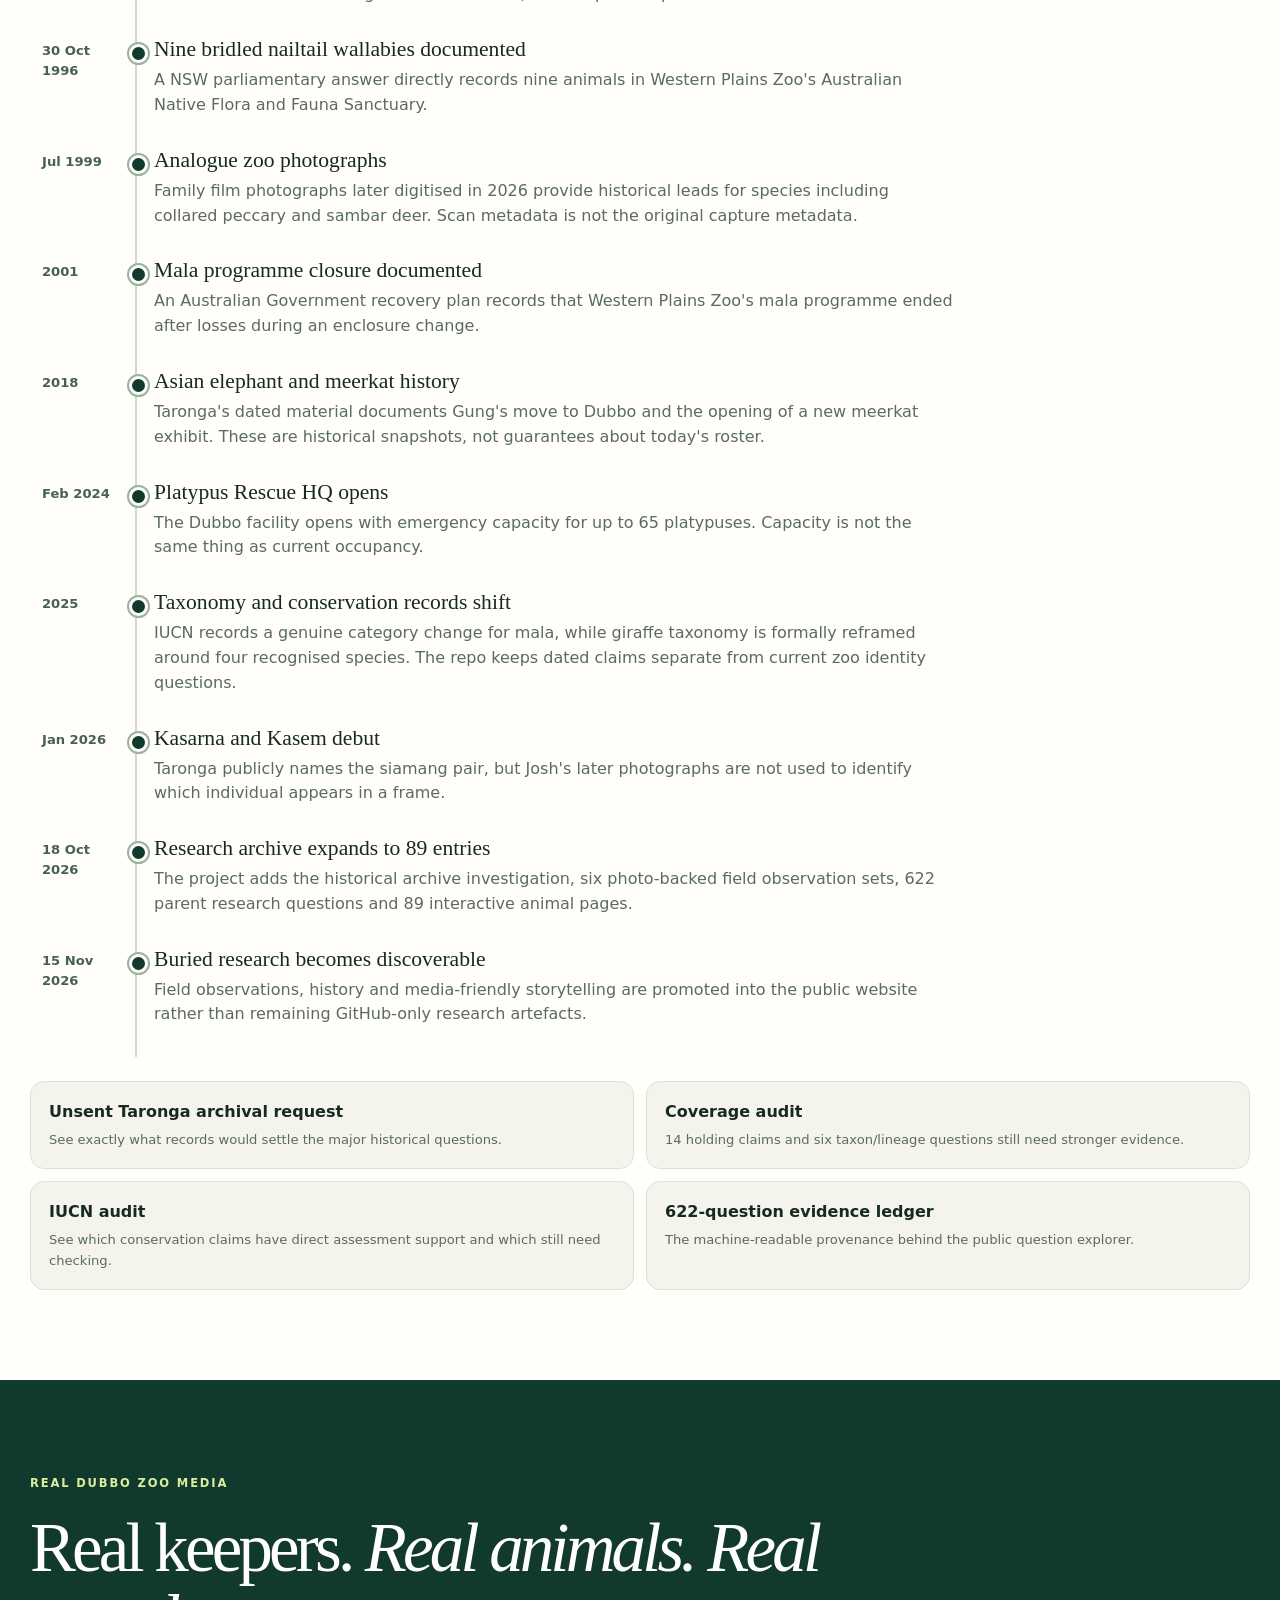
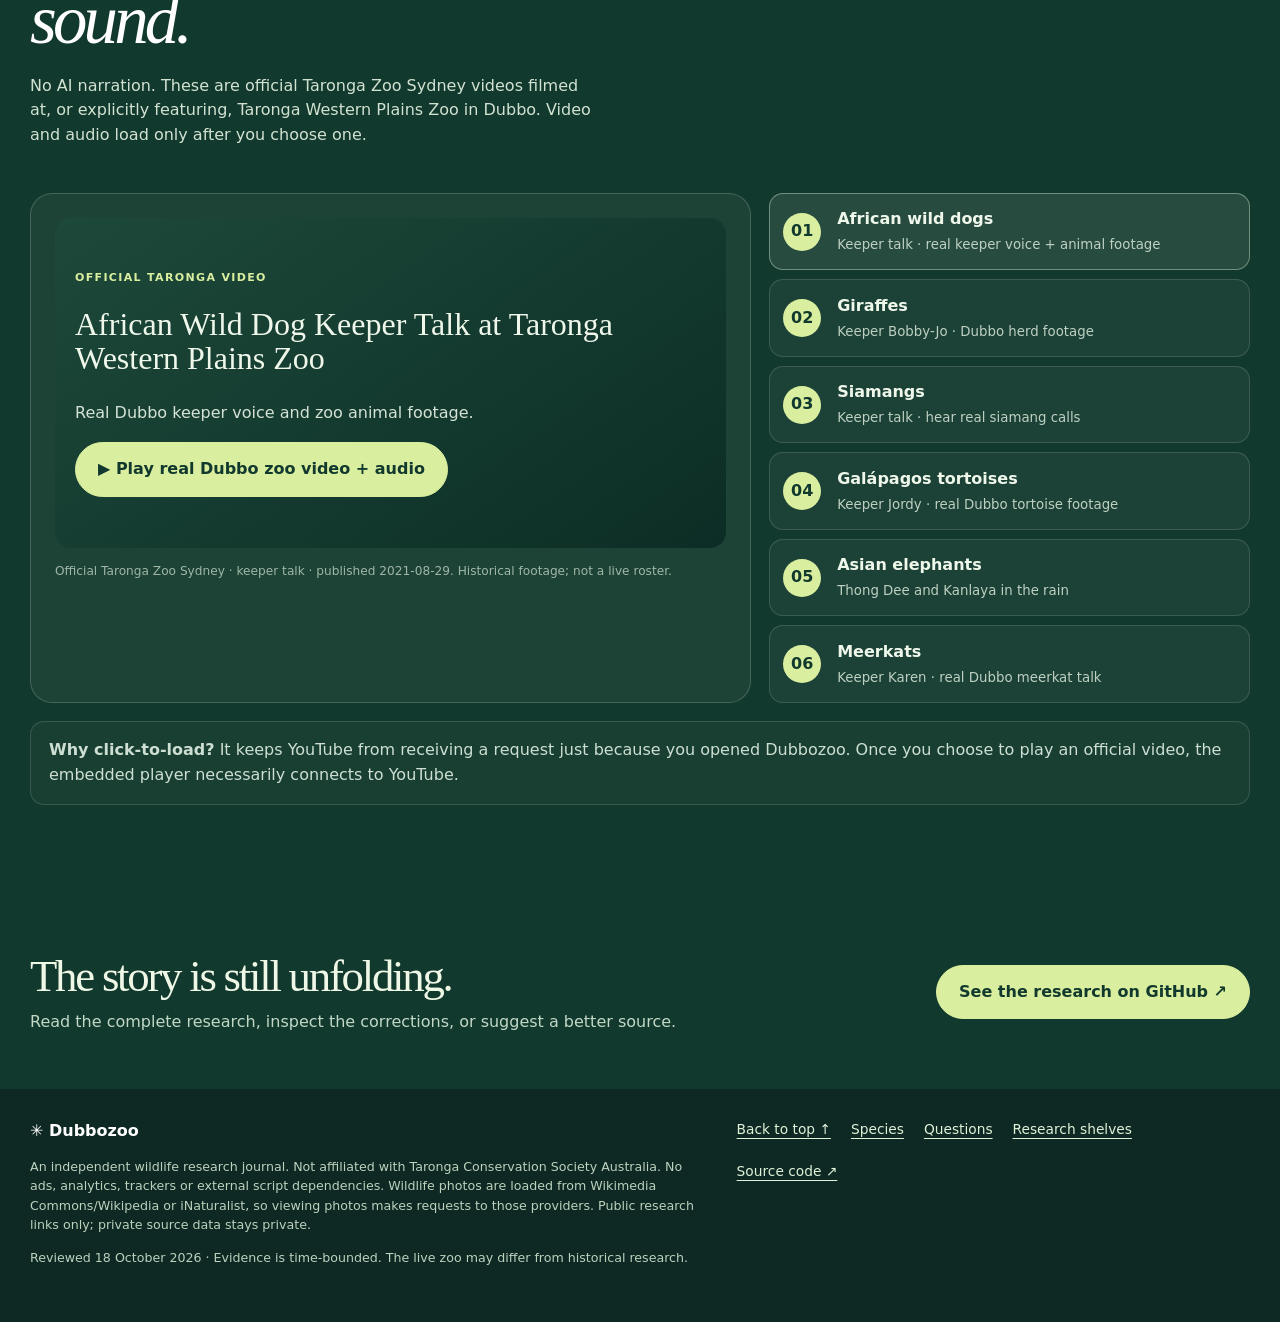
==== commit cf23b985: "docs: surface new elephant research in index.html" ====
--- a/index.html
+++ b/index.html
@@ -514,7 +514,7 @@
 <div class="section-head"><div><span class="eyebrow">02 / PHOTO FIELD JOURNAL</span><h2>Observe first.<br><em>Interpret carefully.</em></h2><p>Six photographed animal groups have their own observation records. Capture dates, animal identities and some locations remain unverified; original photos are not publicly uploaded because of rights and visitor privacy.</p></div></div>
 <div class="feature-cards">
 <article class="feature-card"><div class="big">01</div><h3>African wild dogs</h3><p>Pack behaviour, markings, habitats and the distinction between the number seen and the true pack roster.</p><a href="/animals/004-african-wild-dog">Explore animal guide →</a></article>
-<article class="feature-card"><div class="big">02</div><h3>Giraffes and elephants</h3><p>Two zoo giants. Historical names and herd research do not automatically identify an animal in an undated photograph.</p><a href="/animals/013-giraffe">Giraffe guide →</a> · <a href="/animals/024-asian-elephant">Elephant guide →</a></article>
+<article class="feature-card"><div class="big">02</div><h3>Giraffes and elephants</h3><p>Two zoo giants. Historical names and herd research do not automatically identify an animal in an undated photograph.</p><a href="/animals/013-giraffe">Giraffe guide →</a> · <a href="/animals/024-asian-elephant">Elephant guide →</a> · <a href="https://github.com/joshualparris/Dubbozoo/blob/main/docs/elephant-frontiers-2024-2026-2026-11-15.md" target="_blank" rel="noopener noreferrer">New elephant science (2024–26) ↗</a></article>
 <article class="feature-card"><div class="big">03</div><h3>Siamangs, tortoises & more</h3><p>Island primates, old tortoise lineages, platypus rescue research and a probable meerkat sighting.</p><a href="#journal">Open Josh's Field Journal ↓</a></article>
 </div></div></section>
 <section class="section" id="questions"><div class="wrap">
@@ -570,7 +570,7 @@
       <div class="journal-photo" aria-hidden="true"></div><div class="journal-body"><span class="journal-kicker">4 supplied photos · observation 0004</span><h3>Galápagos giant tortoise</h3><p>Detailed visual record without guessing lineage, sex, age, name or medical condition.</p><div class="journal-actions"><a href="/field-notes/004-galapagos-giant-tortoise">Open full field note →</a><button type="button" class="real-media-inline">Watch & hear real zoo video</button></div></div>
     </article>
     <article class="journal-card" data-animal-number="024" data-story-title="Asian elephants" data-story-caption="Five photographs show at least two Asian elephants. A visible Meet Gung sign does not identify which photographed elephant, if any, is Gung." data-narration="Asian elephant field note. Five supplied photographs show at least two distinct Asian elephants. A sign visible in one frame appears to say Meet Gung, but the sign alone cannot identify a photographed elephant as Gung. Size differences do not prove age, sex or family relationship.">
-      <div class="journal-photo" aria-hidden="true"></div><div class="journal-body"><span class="journal-kicker">5 supplied photos · observation 0005</span><h3>Asian elephants</h3><p>At least two animals are visible; signage and body size are not used as individual identification.</p><div class="journal-actions"><a href="/field-notes/005-asian-elephants">Open full field note →</a><button type="button" class="real-media-inline">Watch & hear real zoo video</button></div></div>
+      <div class="journal-photo" aria-hidden="true"></div><div class="journal-body"><span class="journal-kicker">7 photos across two submissions · observations 0005 + 0007</span><h3>Asian elephants</h3><p>At least two animals are visible; signage and body size are not used as individual identification.</p><div class="journal-actions"><a href="/field-notes/005-asian-elephants">Earlier 5-photo field note →</a><a href="https://github.com/joshualparris/Dubbozoo/blob/main/observations/asian-elephants-2026-11-15-submission.md" target="_blank" rel="noopener noreferrer">Two new photo notes ↗</a><button type="button" class="real-media-inline">Watch & hear real zoo video</button></div></div>
     </article>
     <article class="journal-card" data-animal-number="015" data-story-title="Probable meerkat" data-story-caption="One photograph shows a small tan mammal behind glass. The repo deliberately keeps the identification at medium confidence rather than presenting it as certain." data-narration="Probable meerkat. One supplied photograph shows a small grizzled tan mammal in a sandy exhibit behind glass. The morphology and zoo context make meerkat a reasonable hypothesis, but key features are obscured, so the record remains a medium-confidence identification rather than a certainty.">
       <div class="journal-photo" aria-hidden="true"></div><div class="journal-body"><span class="journal-kicker">1 supplied photo · observation 0006</span><h3>Probable meerkat</h3><p>A deliberately cautious, medium-confidence identification with the uncertainty preserved.</p><div class="journal-actions"><a href="/field-notes/006-probable-meerkat">Open full field note →</a><button type="button" class="real-media-inline">Watch & hear real zoo video</button></div></div>
--- a/assets/site.css
+++ b/assets/site.css
@@ -36,3 +36,5 @@
 .discovery-journal{background:#eef2e8;border-top:1px solid var(--border)}.journal-grid{display:grid;grid-template-columns:repeat(3,minmax(0,1fr));gap:16px}.journal-card{background:var(--paper);border:1px solid var(--border);border-radius:20px;overflow:hidden;display:flex;flex-direction:column;min-height:430px;box-shadow:0 12px 34px rgba(18,57,45,.06)}.journal-photo{height:190px;background:linear-gradient(140deg,#dce8d7,#b9cfb9);background-size:cover;background-position:center;position:relative}.journal-photo:after{content:"Public species reference";position:absolute;left:12px;bottom:12px;background:#112f27df;color:#fff;padding:5px 9px;border-radius:30px;font-size:.65rem;font-weight:800;letter-spacing:.05em}.journal-body{padding:22px;display:flex;flex-direction:column;gap:10px;flex:1}.journal-kicker,.media-label{font-size:.69rem;font-weight:900;letter-spacing:.12em;text-transform:uppercase;color:#557063}.journal-card h3,.listen-panel h3,.watch-panel h3{font:1.6rem/1.1 Georgia,serif;margin:0}.journal-card p{color:var(--muted);font-size:.9rem;margin:0}.journal-actions{display:flex;gap:9px;align-items:center;flex-wrap:wrap;margin-top:auto;padding-top:12px}.journal-actions a,.journal-actions button{border:0;background:none;color:#1d5a46;padding:0;font-size:.8rem;font-weight:850;text-decoration:none}.journal-actions button{border-bottom:1px solid #7d9f8f;cursor:pointer}.privacy-note{margin-top:20px;padding:18px 20px;border:1px solid #d5ddca;border-radius:16px;background:#fff9e9;color:#5e553d}.zoo-timeline{background:var(--paper)}.timeline-controls{display:flex;gap:8px;flex-wrap:wrap;margin-bottom:30px}.timeline-list{position:relative;margin-left:12px}.timeline-list:before{content:"";position:absolute;top:0;bottom:0;left:93px;width:2px;background:#cfd9cf}.timeline-item{display:grid;grid-template-columns:76px 1fr;gap:36px;padding:0 0 30px;position:relative}.timeline-item[hidden]{display:none!important}.timeline-item:after{content:"";position:absolute;left:87px;top:7px;width:13px;height:13px;border-radius:50%;background:var(--forest);border:3px solid var(--paper);box-shadow:0 0 0 2px #9bb29f}.timeline-item time{font-weight:900;color:#466152;font-size:.82rem;padding-top:4px}.timeline-item h3{font:1.35rem Georgia,serif;margin:0 0 6px}.timeline-item p{color:var(--muted);margin:0;max-width:800px}.archive-links{display:grid;grid-template-columns:repeat(2,minmax(0,1fr));gap:12px;margin-top:24px}.archive-links a{display:flex;flex-direction:column;gap:5px;padding:18px;border:1px solid var(--border);border-radius:14px;background:#f5f4ec;text-decoration:none}.archive-links a:hover{border-color:#8faa92}.archive-links span{color:var(--muted);font-size:.82rem}.listen-watch{background:var(--forest);color:#eef7ec}.listen-watch .section-head p{color:#cfe0d2}.listen-watch .eyebrow{color:var(--lime)}.listen-watch h2{color:#fff}.media-support{font-size:.78rem;color:#c8ddcd;font-weight:700}.media-grid{display:grid;grid-template-columns:.9fr 1.1fr;gap:18px}.listen-panel,.watch-panel{background:#ffffff0c;border:1px solid #ffffff2e;border-radius:22px;padding:28px}.listen-panel p,.watch-panel p{color:#d5e3d6}.media-label{color:var(--lime);display:block;margin-bottom:12px}.media-controls{display:flex;gap:9px;flex-wrap:wrap;margin:22px 0}.listen-watch .btn.paper{background:#f8fbf5;color:var(--forest)!important;border-color:#e1e9df}.media-fine{font-size:.75rem;opacity:.82}.story-stage{overflow:hidden;border-radius:16px;background:#0d2d25;border:1px solid #ffffff21}.story-image{height:270px;background:linear-gradient(145deg,#426953,#162f28);background-size:cover;background-position:center}.story-copy{padding:20px}.story-copy span{font-size:.72rem;color:#bcd0c0;font-weight:800;letter-spacing:.08em;text-transform:uppercase}.story-copy h3{margin:6px 0 8px;color:#fff}.story-copy p{margin:0}.methods-shortcuts{display:flex;gap:14px;flex-wrap:wrap;margin-top:22px}.methods-shortcuts a{color:var(--lime);font-size:.84rem;font-weight:800}.story-image.story-fade{animation:storyfade .35s ease}@keyframes storyfade{from{opacity:.35}to{opacity:1}}
 @media(max-width:900px){.journal-grid{grid-template-columns:repeat(2,minmax(0,1fr))}.media-grid{grid-template-columns:1fr}.archive-links{grid-template-columns:1fr}}
 @media(max-width:620px){.journal-grid{grid-template-columns:1fr}.journal-card{min-height:0}.journal-photo{height:210px}.timeline-list{margin-left:0}.timeline-list:before{left:12px}.timeline-item{grid-template-columns:1fr;gap:5px;padding-left:34px}.timeline-item:after{left:6px;top:7px}.timeline-item time{padding:0}.story-image{height:220px}}
+
+.real-media{background:var(--forest);color:#eff7eb}.real-media .section-head p{color:#d2e2d2}.real-media .eyebrow{color:var(--lime)}.real-media h2{color:#fff}.real-media-layout{display:grid;grid-template-columns:minmax(0,1.2fr) minmax(300px,.8fr);gap:18px}.real-media-player{background:#ffffff0c;border:1px solid #ffffff2e;border-radius:22px;padding:24px;min-height:510px}.media-consent{min-height:330px;display:flex;flex-direction:column;justify-content:center;align-items:flex-start;padding:20px;background:linear-gradient(145deg,#1d493a,#0c2d25);border-radius:16px}.media-consent h3{font:2rem/1.05 Georgia,serif;margin:10px 0}.media-consent p{color:#d4e3d6;max-width:650px}.youtube-stage{aspect-ratio:16/9;background:#081d18;border-radius:16px;overflow:hidden}.youtube-stage iframe{width:100%;height:100%;border:0;display:block}.real-media-list{display:grid;gap:9px}.real-media-choice{display:grid;grid-template-columns:42px 1fr;gap:12px;text-align:left;align-items:center;border:1px solid #ffffff25;background:#ffffff0b;color:#eff7eb;border-radius:14px;padding:13px}.real-media-choice:hover,.real-media-choice[aria-pressed=true]{background:#ffffff18;border-color:#b9d7bd80}.real-media-choice>span{width:38px;height:38px;border-radius:50%;display:grid;place-items:center;background:var(--lime);color:var(--forest);font-weight:900}.real-media-choice strong,.real-media-choice small{display:block}.real-media-choice small{color:#bdd0c2;margin-top:3px}.real-media-note{margin-top:18px;padding:16px 18px;border:1px solid #ffffff22;border-radius:14px;color:#cddfd2;background:#ffffff08}.journal-actions .real-media-inline{border:0;background:none;color:#1d5a46;padding:0;font-size:.8rem;font-weight:850;border-bottom:1px solid #7d9f8f}.media-fine{font-size:.76rem;color:#bcd0c0;margin-top:14px}@media(max-width:900px){.real-media-layout{grid-template-columns:1fr}.real-media-player{min-height:0}}
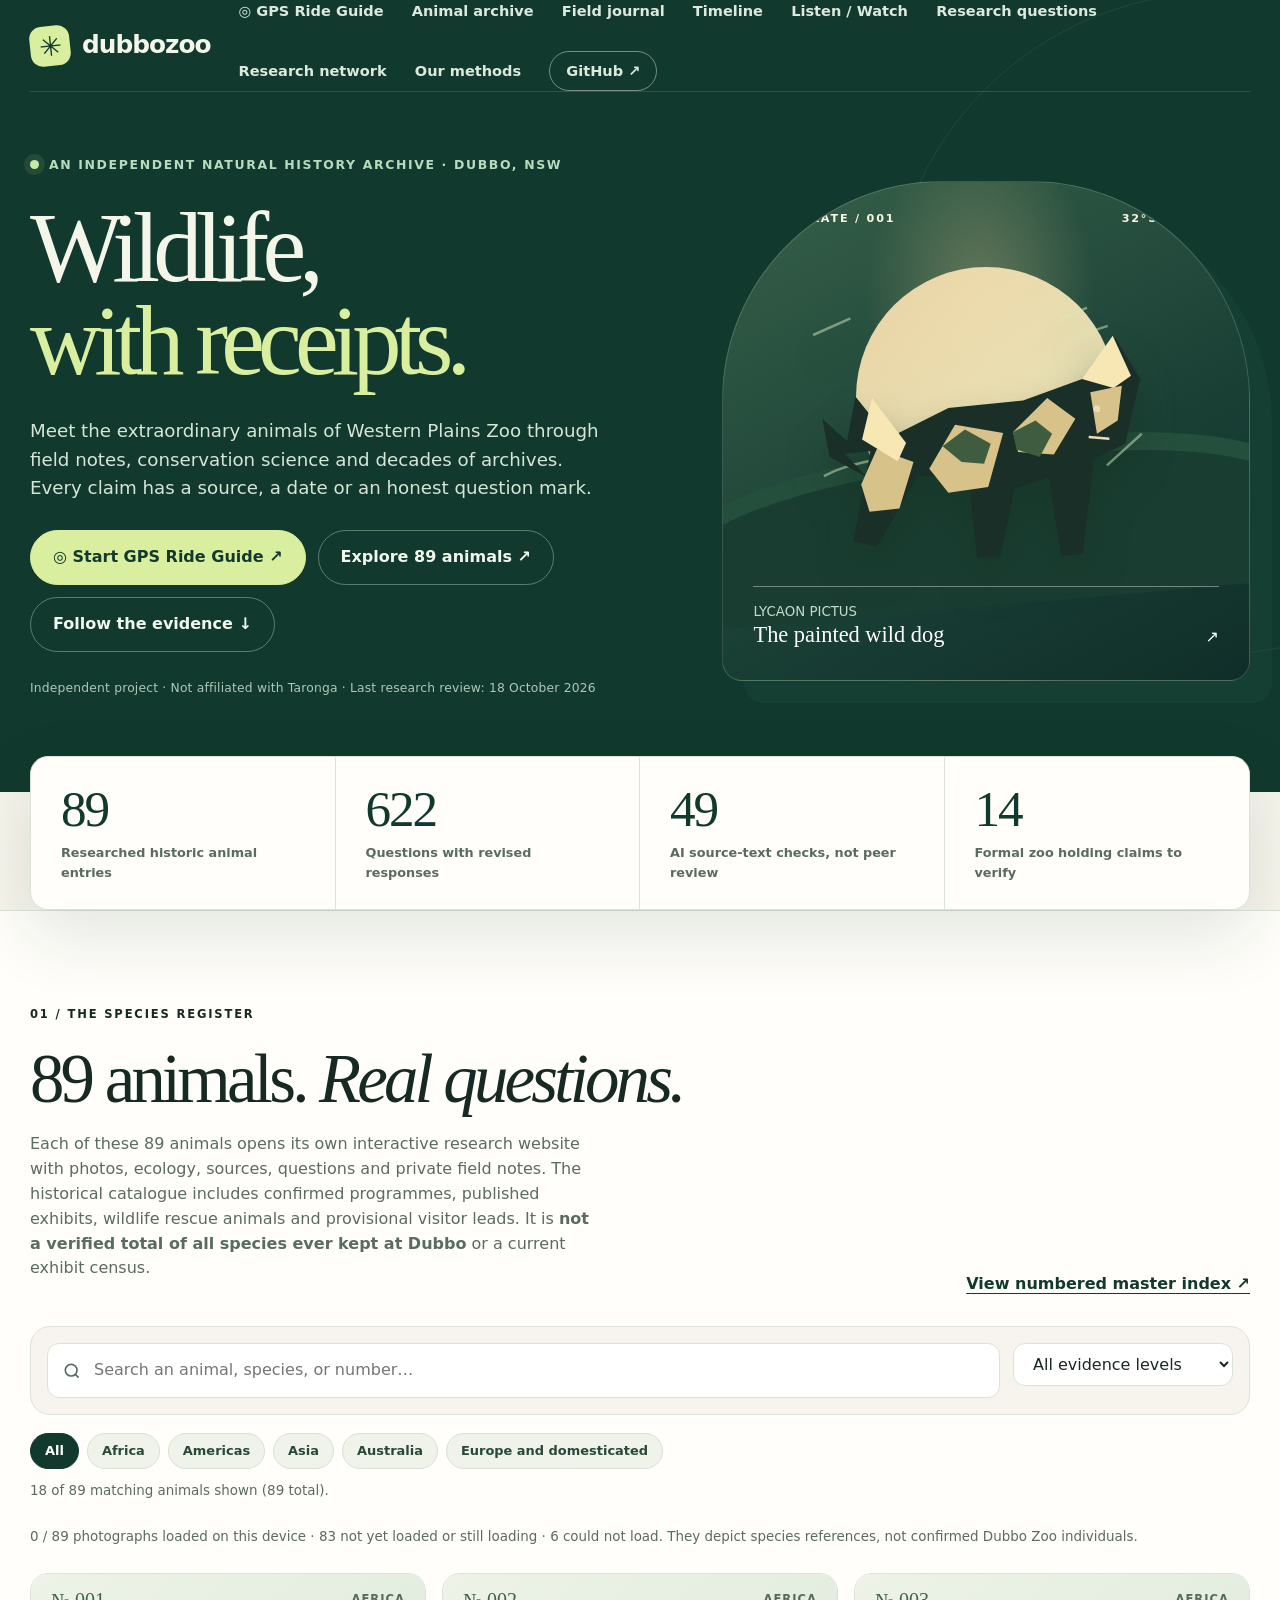
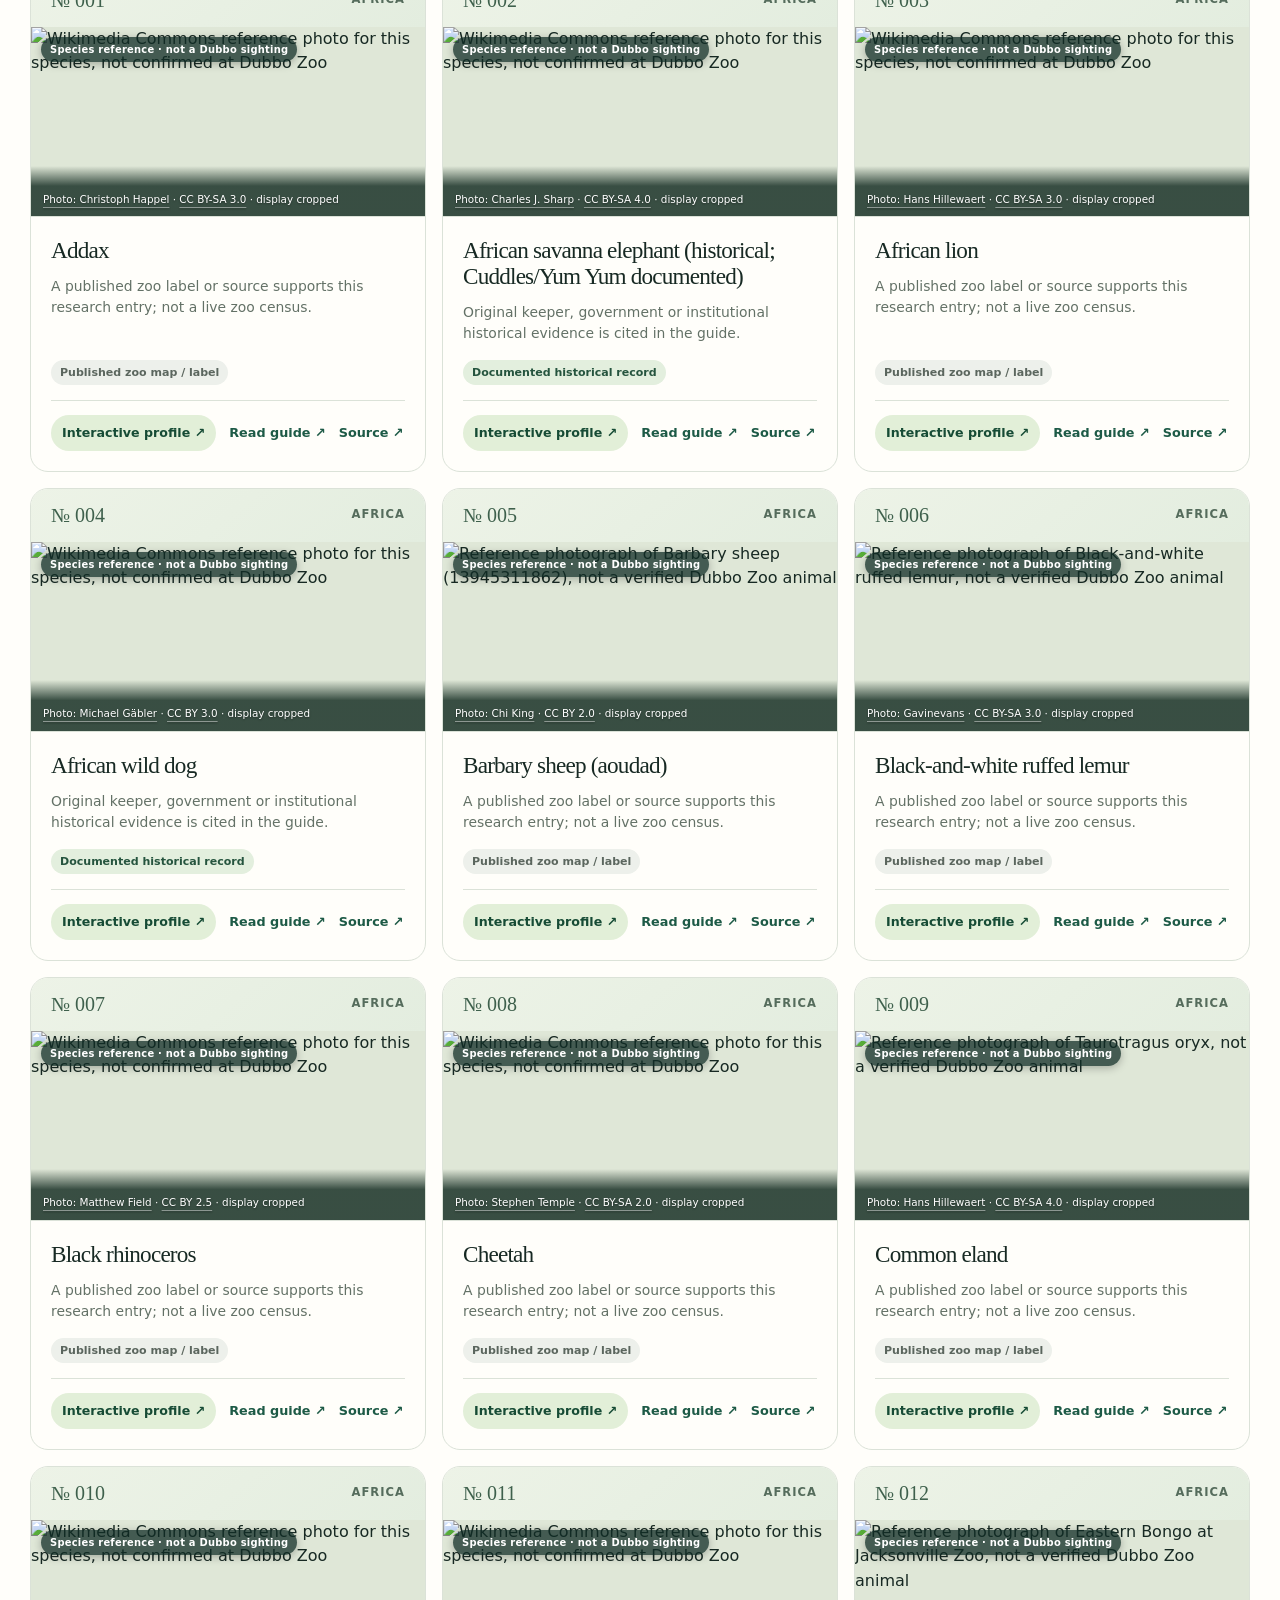
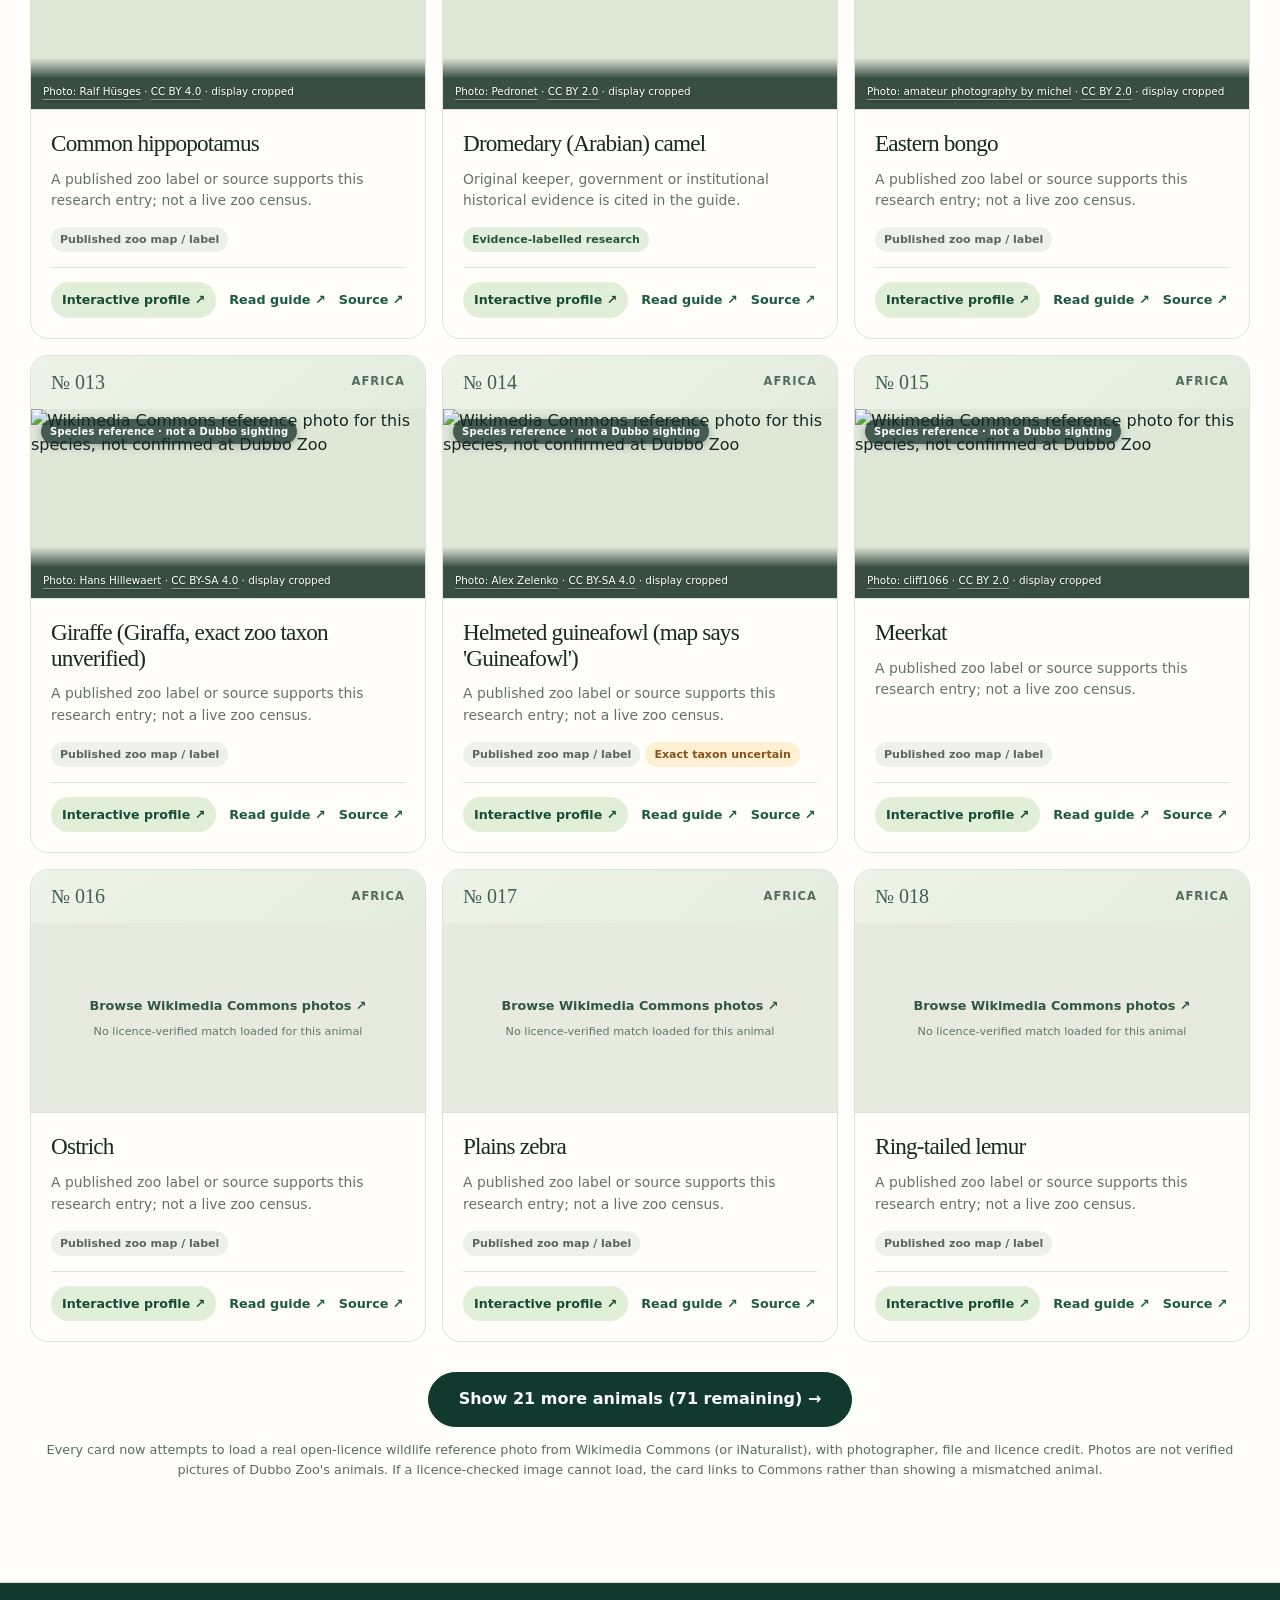
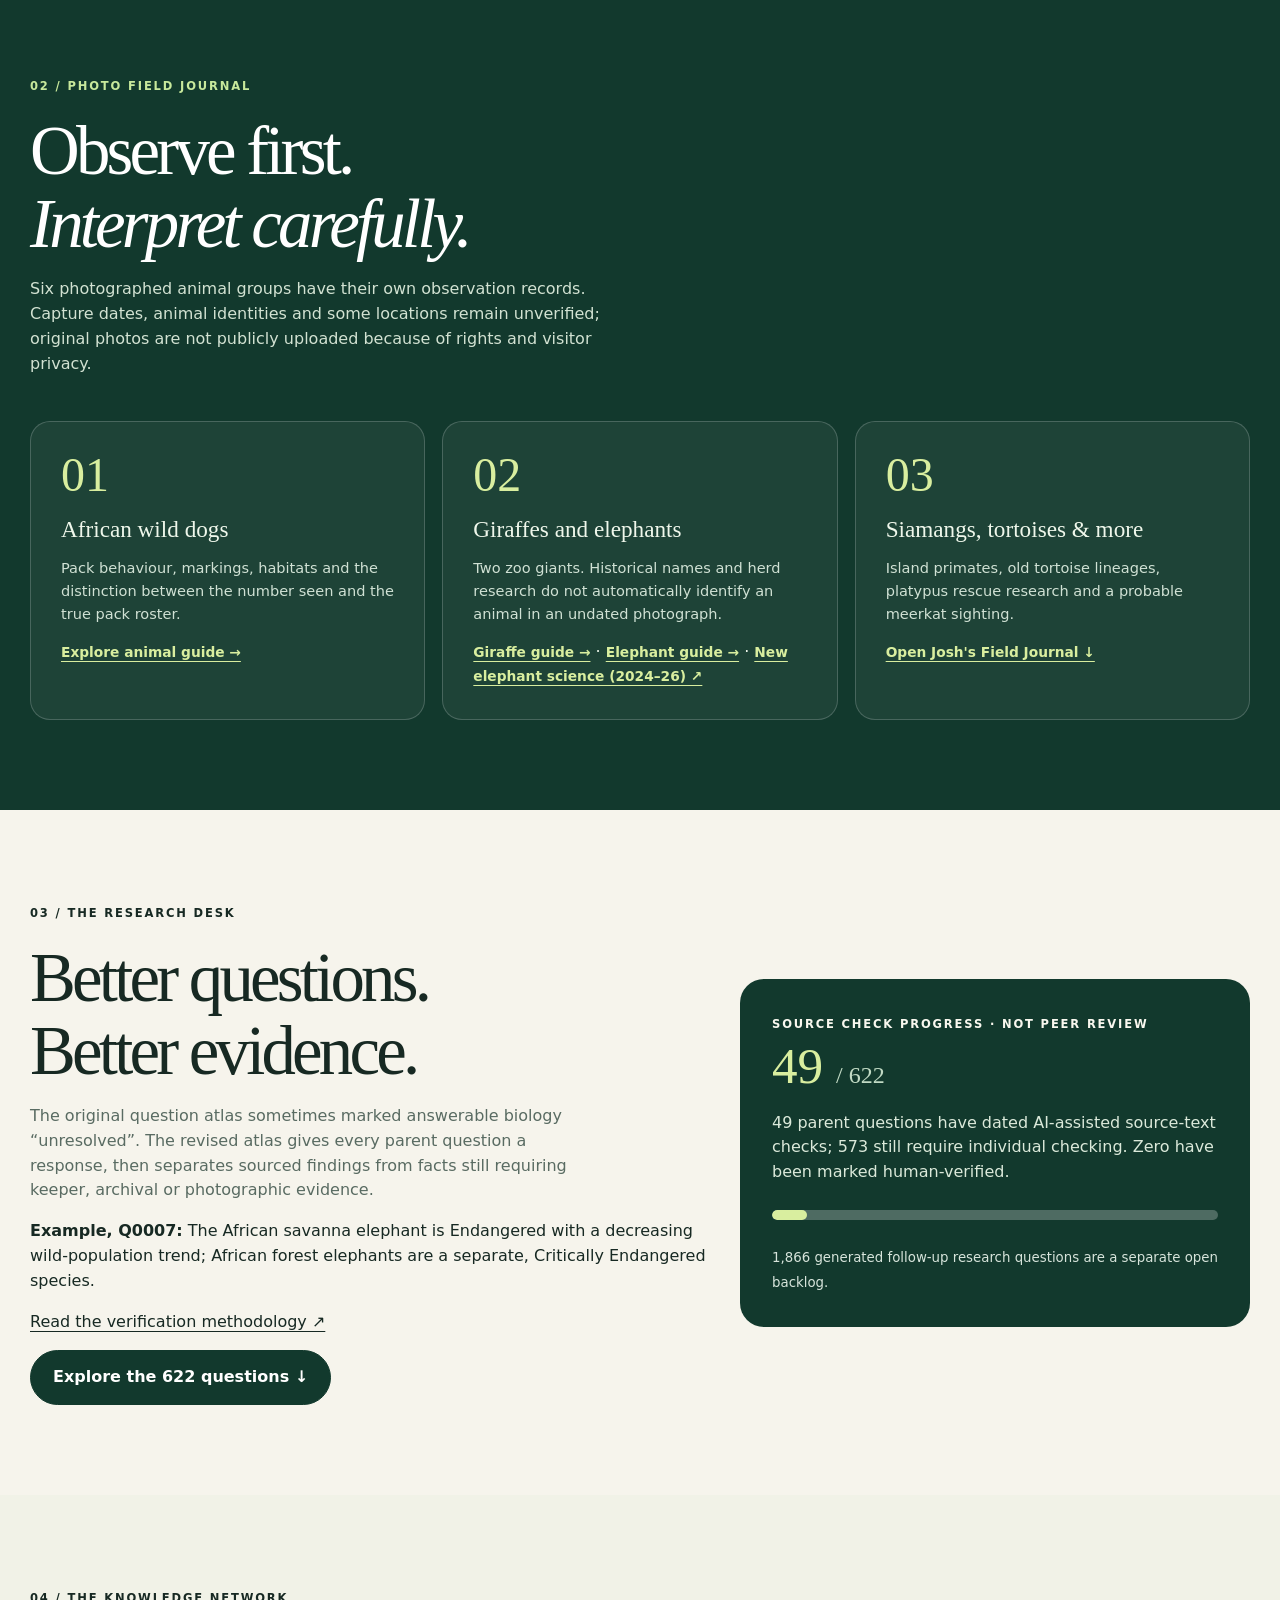
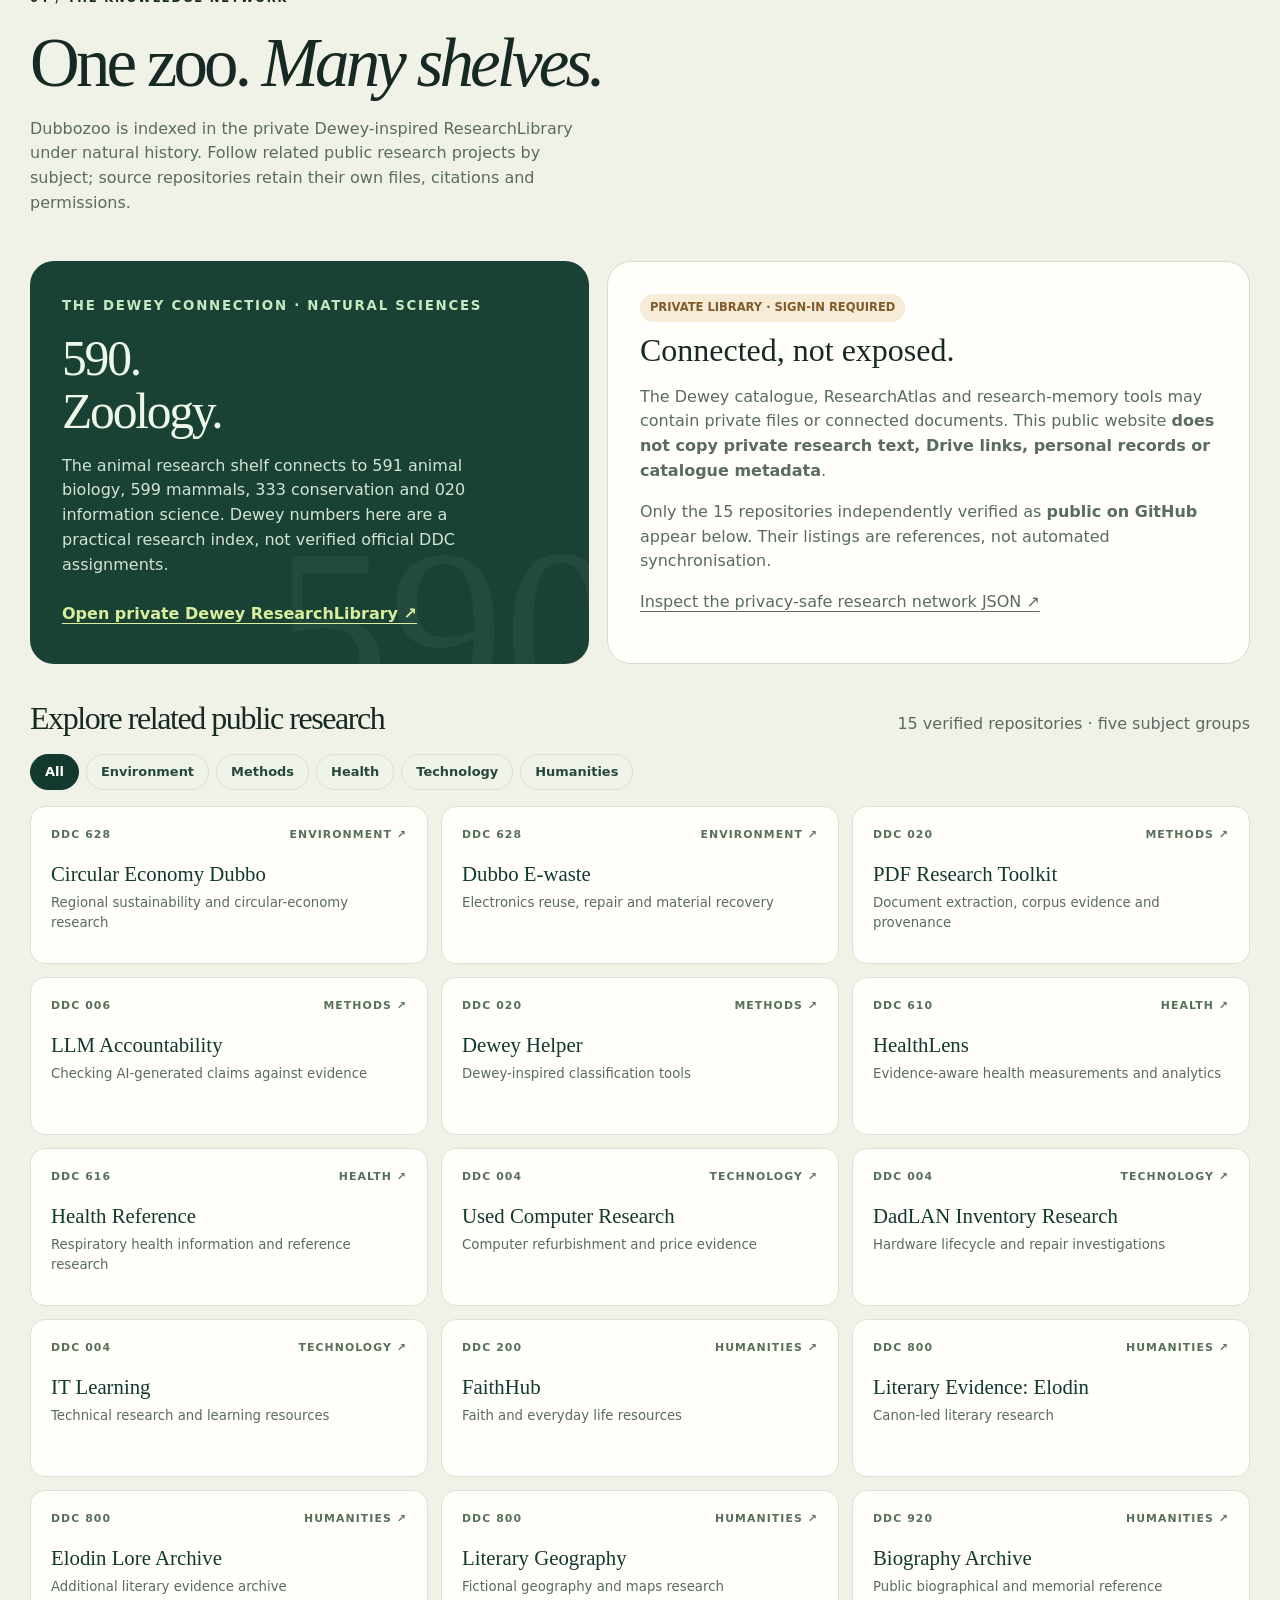
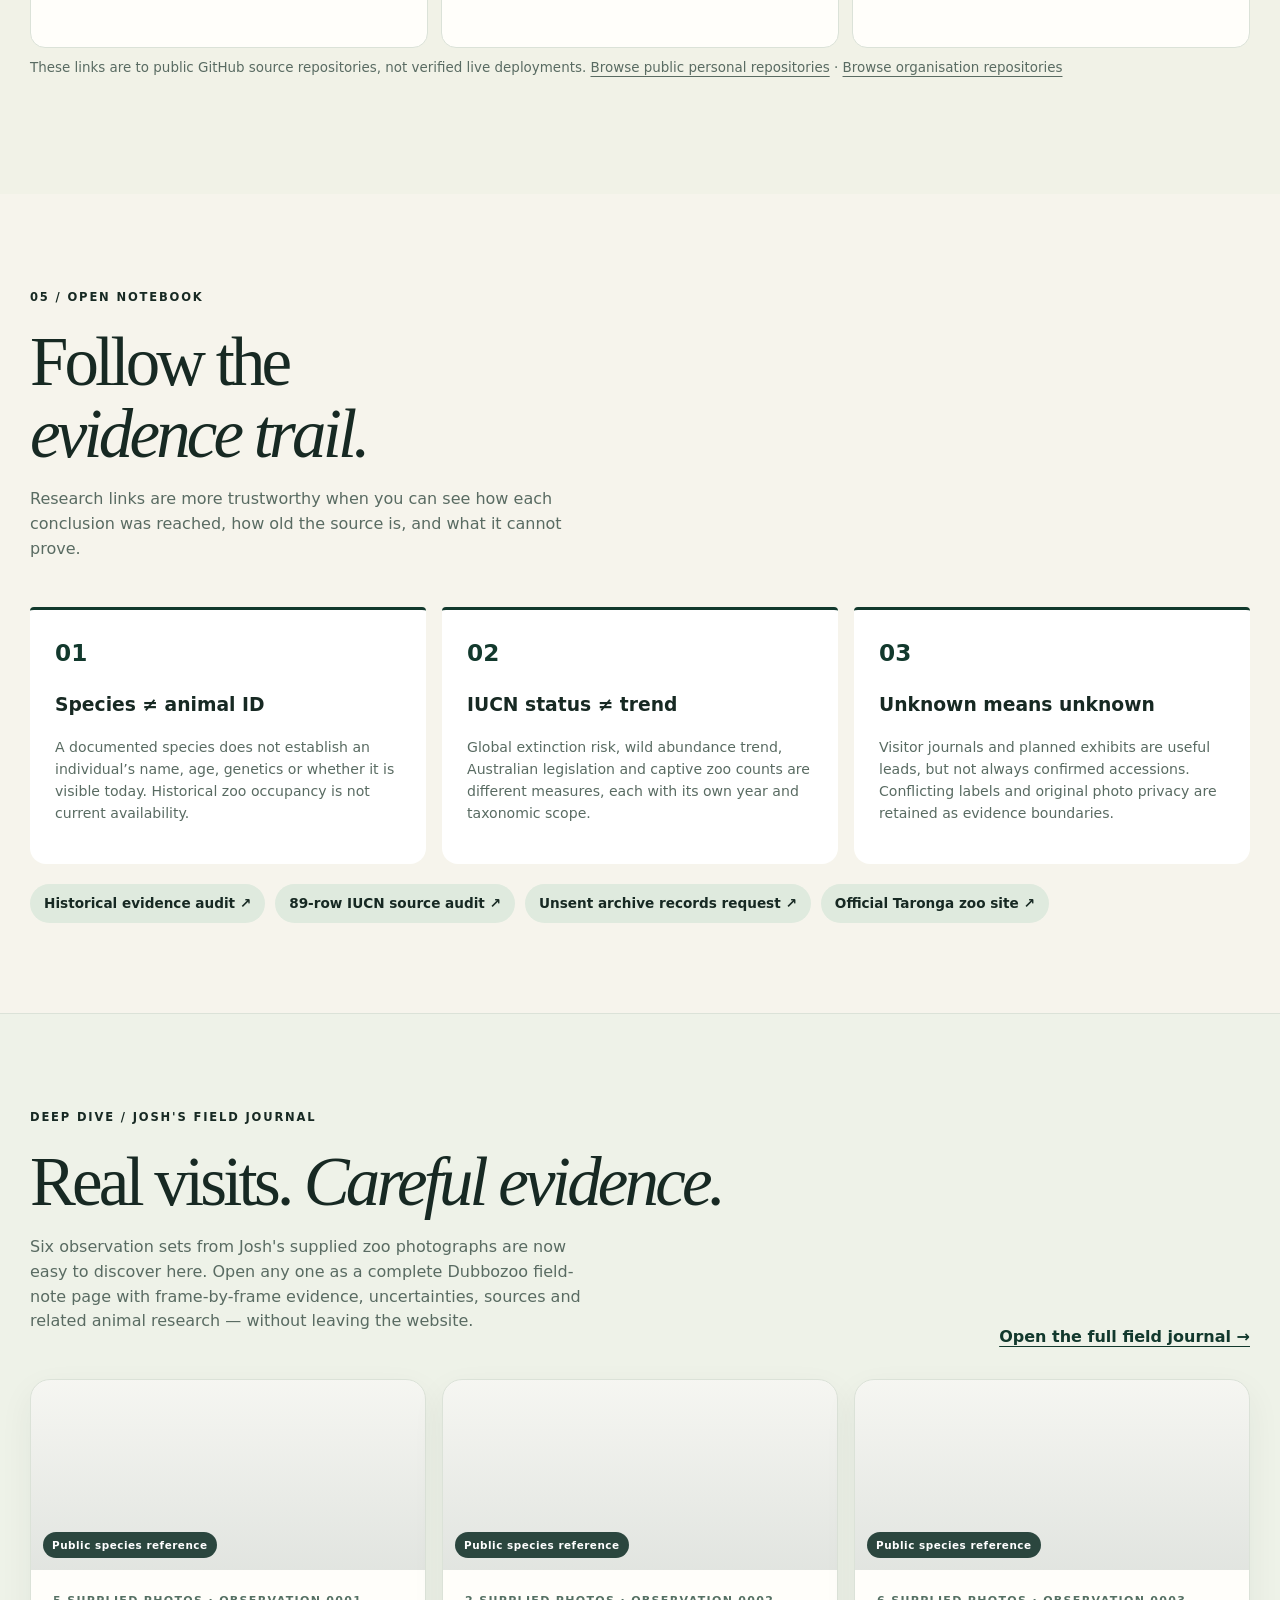
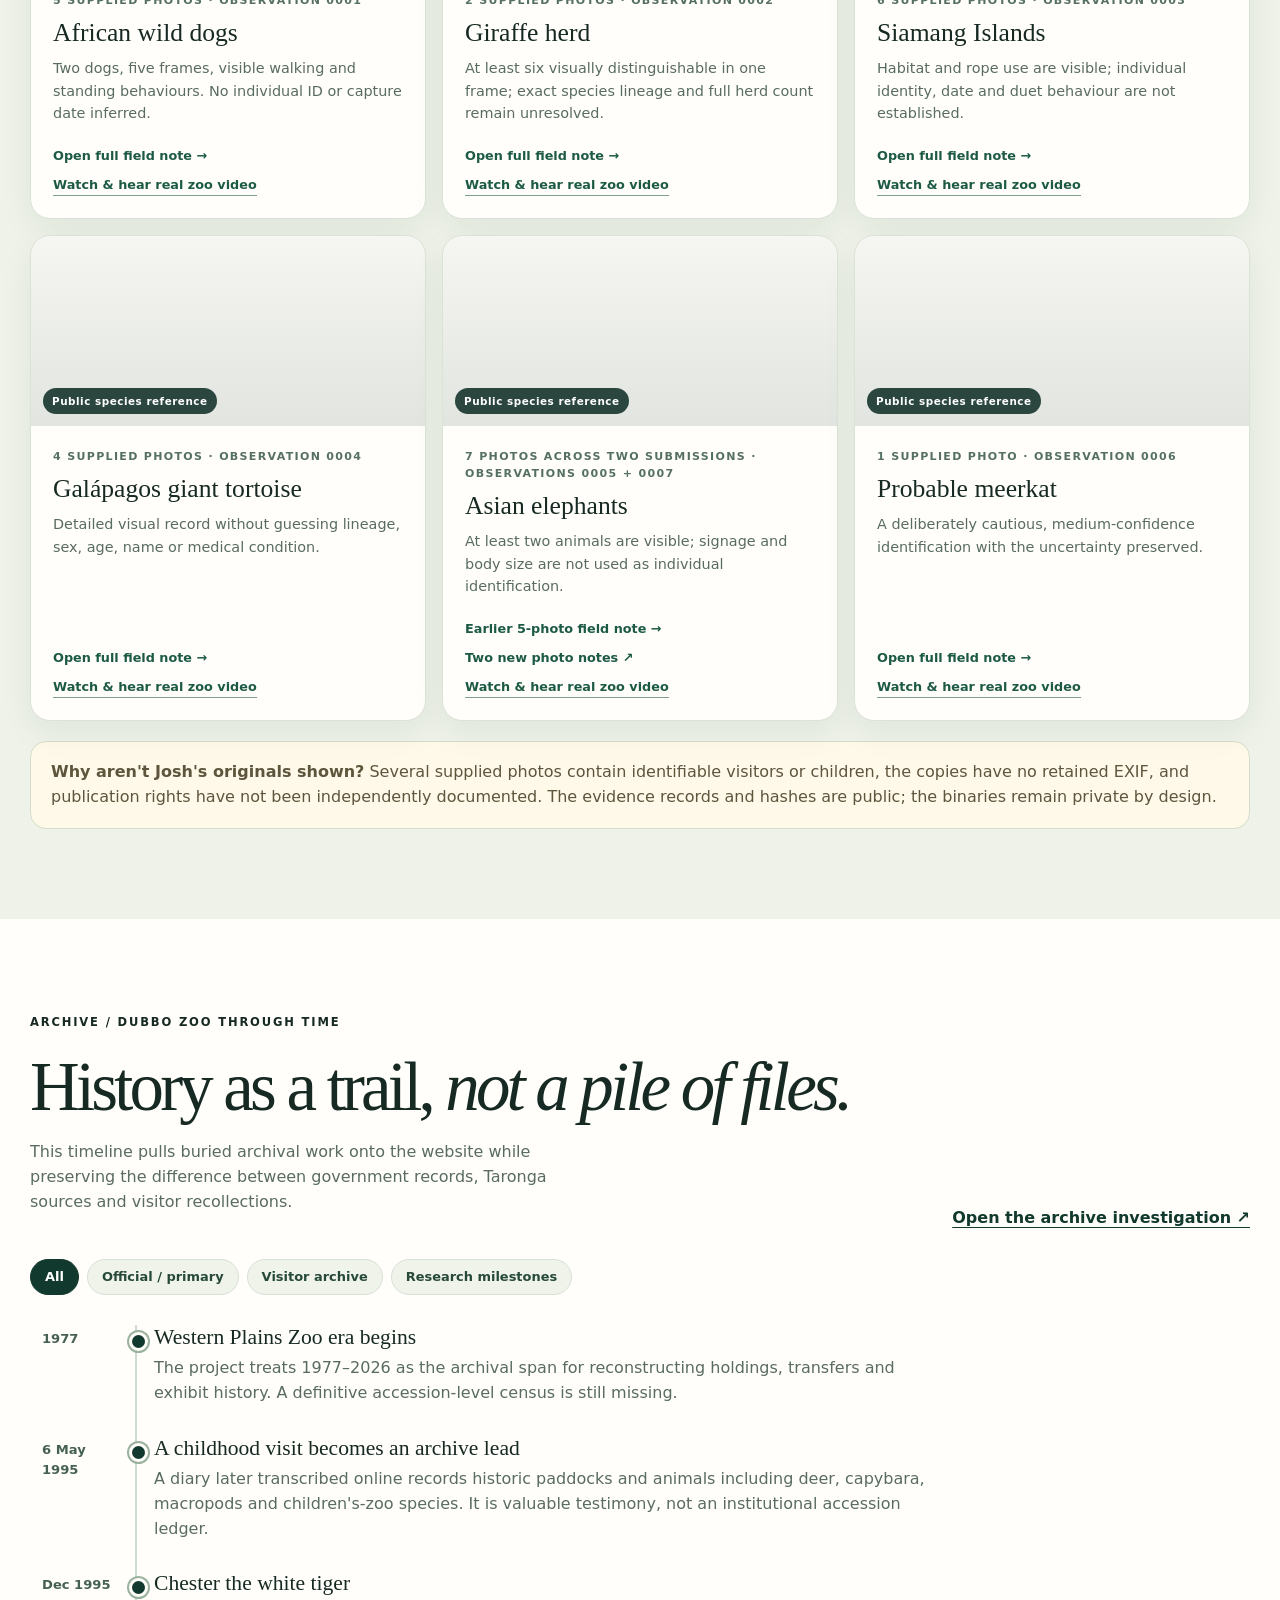
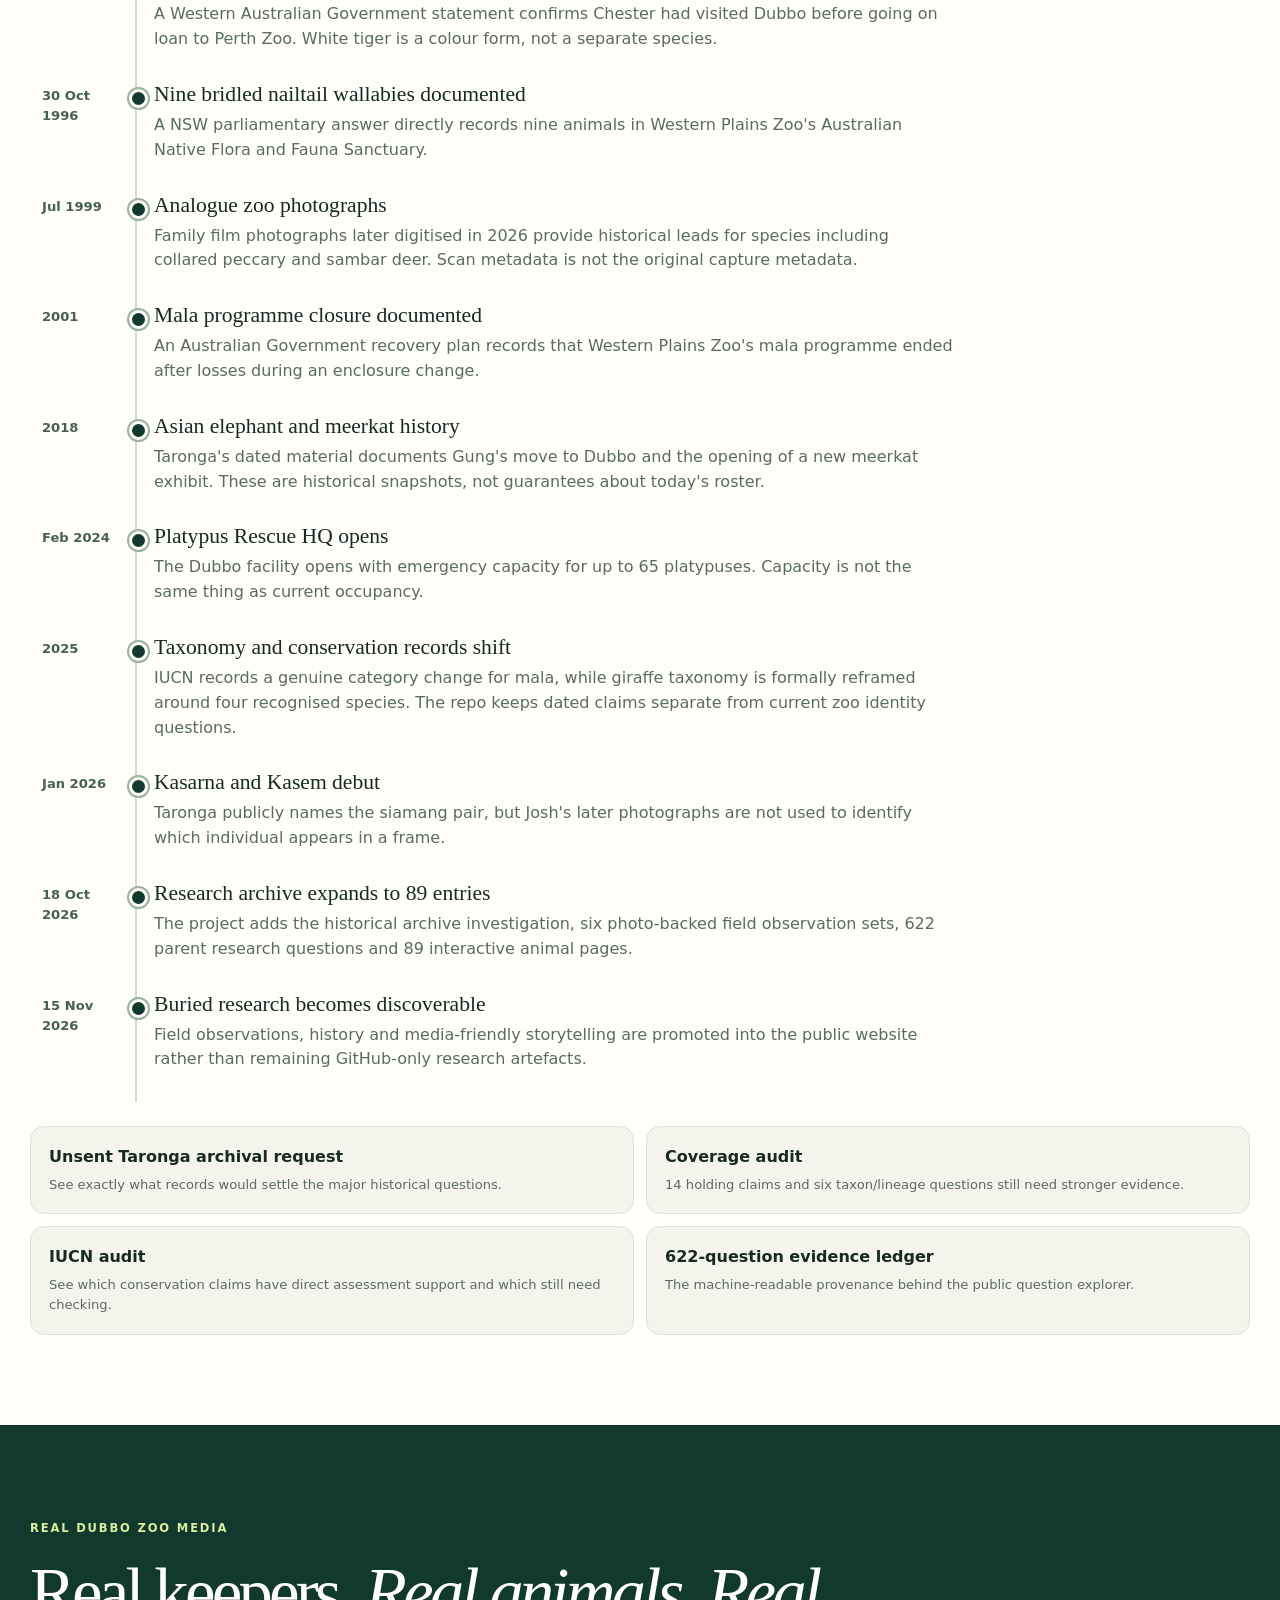
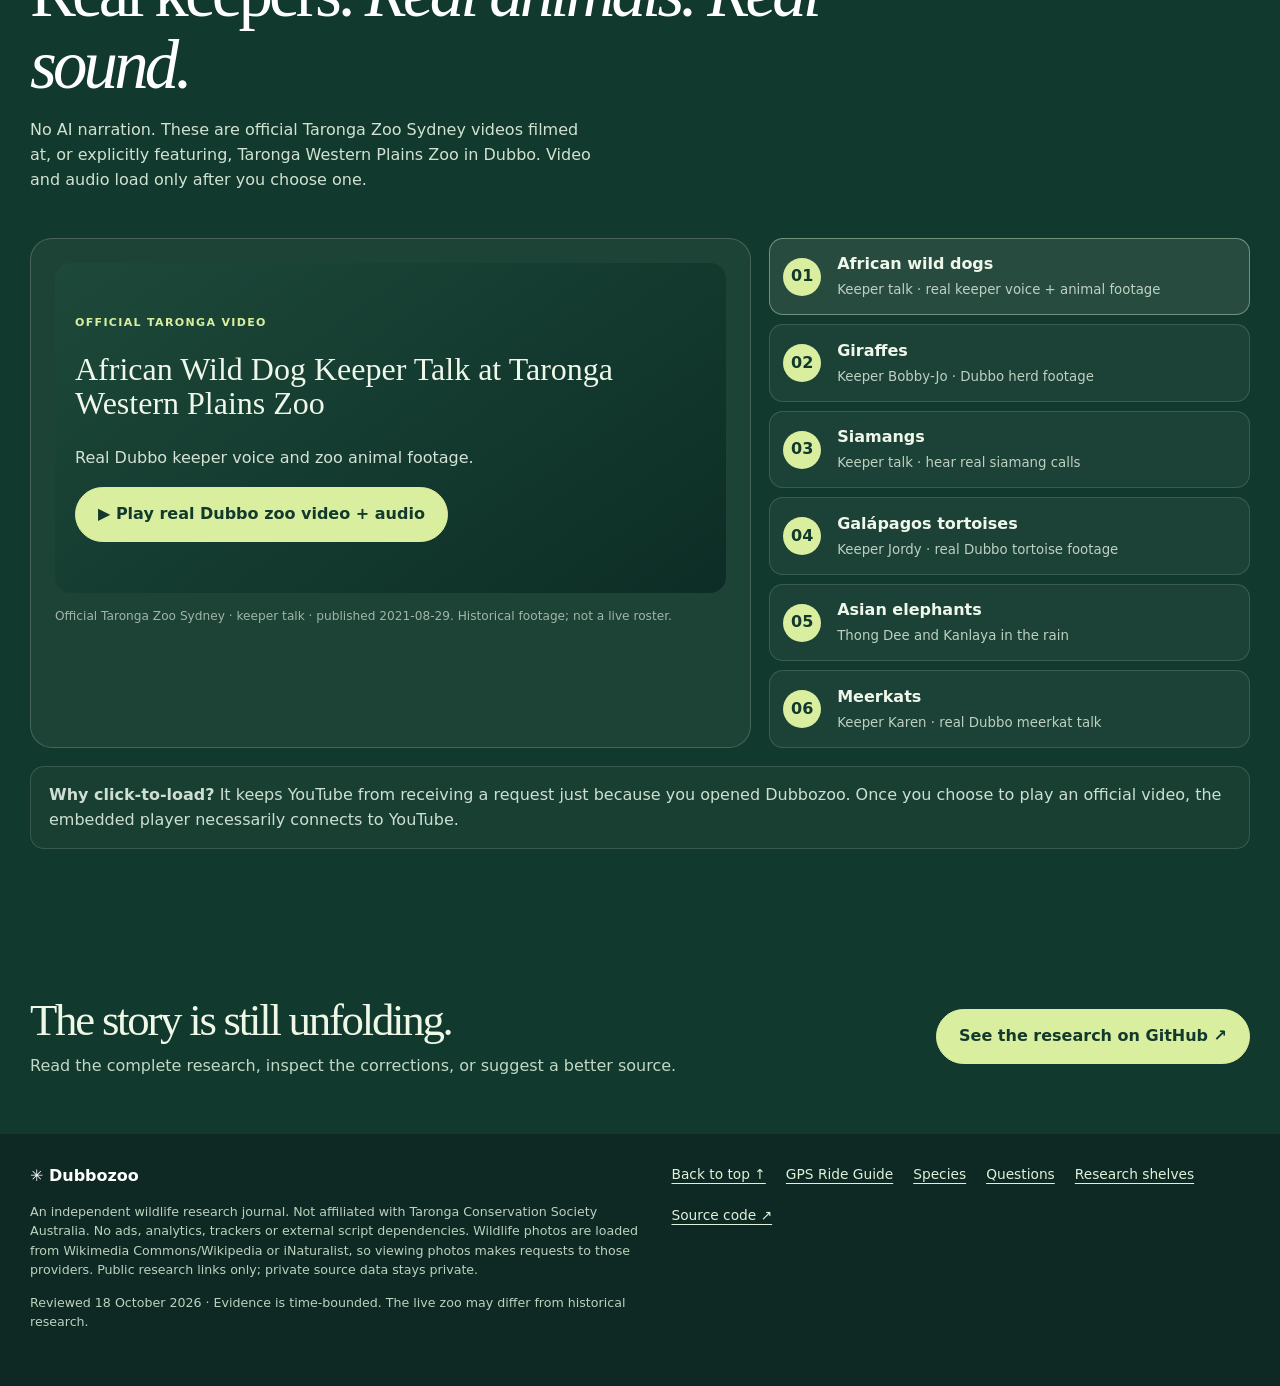
==== commit be26e349: "feat: surface the GPS Ride Guide in main nav, hero and footer" ====
--- a/index.html
+++ b/index.html
@@ -22,14 +22,14 @@
 <div class="wrap">
 <div class="nav-wrap"><a class="brand" href="#top"><span class="brand-glyph" aria-hidden="true">✳</span> dubbozoo<span class="sr-only"> home</span></a>
 <nav class="main-nav" aria-label="Main navigation">
-<a href="#archive">Animal archive</a><a href="#journal">Field journal</a><a href="#timeline">Timeline</a><a href="#real-media">Listen / Watch</a><a href="#questions">Research questions</a><a href="#network">Research network</a><a href="#method">Our methods</a><a class="nav-cta" href="https://github.com/joshualparris/Dubbozoo" target="_blank" rel="noopener noreferrer">GitHub ↗</a>
+<a href="/ride-guide.html">◎ GPS Ride Guide</a><a href="#archive">Animal archive</a><a href="#journal">Field journal</a><a href="#timeline">Timeline</a><a href="#real-media">Listen / Watch</a><a href="#questions">Research questions</a><a href="#network">Research network</a><a href="#method">Our methods</a><a class="nav-cta" href="https://github.com/joshualparris/Dubbozoo" target="_blank" rel="noopener noreferrer">GitHub ↗</a>
 </nav></div>
 <div class="hero">
 <div>
 <div class="hero-label">An independent natural history archive · Dubbo, NSW</div>
 <h1>Wildlife,<br><em>with receipts.</em></h1>
 <p class="hero-intro">Meet the extraordinary animals of Western Plains Zoo through field notes, conservation science and decades of archives. Every claim has a source, a date or an honest question mark.</p>
-<div class="hero-actions"><a href="#archive" class="btn lime">Explore 89 animals <span aria-hidden="true">↗</span></a><a href="#questions" class="btn outline">Follow the evidence <span aria-hidden="true">↓</span></a></div>
+<div class="hero-actions"><a href="/ride-guide.html" class="btn lime">◎ Start GPS Ride Guide ↗</a><a href="#archive" class="btn outline">Explore 89 animals ↗</a><a href="#questions" class="btn outline">Follow the evidence ↓</a></div>
 <p class="hero-note">Independent project · Not affiliated with Taronga · Last research review: 18 October 2026</p>
 </div>
 <div class="plate" role="img" aria-label="African wild dog wildlife reference photograph from Wikimedia Commons, credited to its photographer. Not a confirmed Dubbo Zoo individual.">
@@ -625,5 +625,5 @@
 </div></section>
 </main>
 <div class="bottom-call"><div class="wrap"><div><h2>The story is still unfolding.</h2><p>Read the complete research, inspect the corrections, or suggest a better source.</p></div><a class="btn lime" href="https://github.com/joshualparris/Dubbozoo" target="_blank" rel="noopener noreferrer">See the research on GitHub ↗</a></div></div>
-<footer class="footer"><div class="wrap footer-inner"><div><strong>✳ Dubbozoo</strong><p>An independent wildlife research journal. Not affiliated with Taronga Conservation Society Australia. No ads, analytics, trackers or external script dependencies. Wildlife photos are loaded from Wikimedia Commons/Wikipedia or iNaturalist, so viewing photos makes requests to those providers. Public research links only; private source data stays private.</p><p>Reviewed 18 October 2026 · Evidence is time-bounded. The live zoo may differ from historical research.</p></div><nav aria-label="Footer navigation" class="footer-links"><a href="#top">Back to top ↑</a><a href="#archive">Species</a><a href="#questions">Questions</a><a href="#network">Research shelves</a><a href="https://github.com/joshualparris/Dubbozoo">Source code ↗</a></nav></div></footer>
+<footer class="footer"><div class="wrap footer-inner"><div><strong>✳ Dubbozoo</strong><p>An independent wildlife research journal. Not affiliated with Taronga Conservation Society Australia. No ads, analytics, trackers or external script dependencies. Wildlife photos are loaded from Wikimedia Commons/Wikipedia or iNaturalist, so viewing photos makes requests to those providers. Public research links only; private source data stays private.</p><p>Reviewed 18 October 2026 · Evidence is time-bounded. The live zoo may differ from historical research.</p></div><nav aria-label="Footer navigation" class="footer-links"><a href="#top">Back to top ↑</a><a href="/ride-guide.html">GPS Ride Guide</a><a href="#archive">Species</a><a href="#questions">Questions</a><a href="#network">Research shelves</a><a href="https://github.com/joshualparris/Dubbozoo">Source code ↗</a></nav></div></footer>
 </body></html>
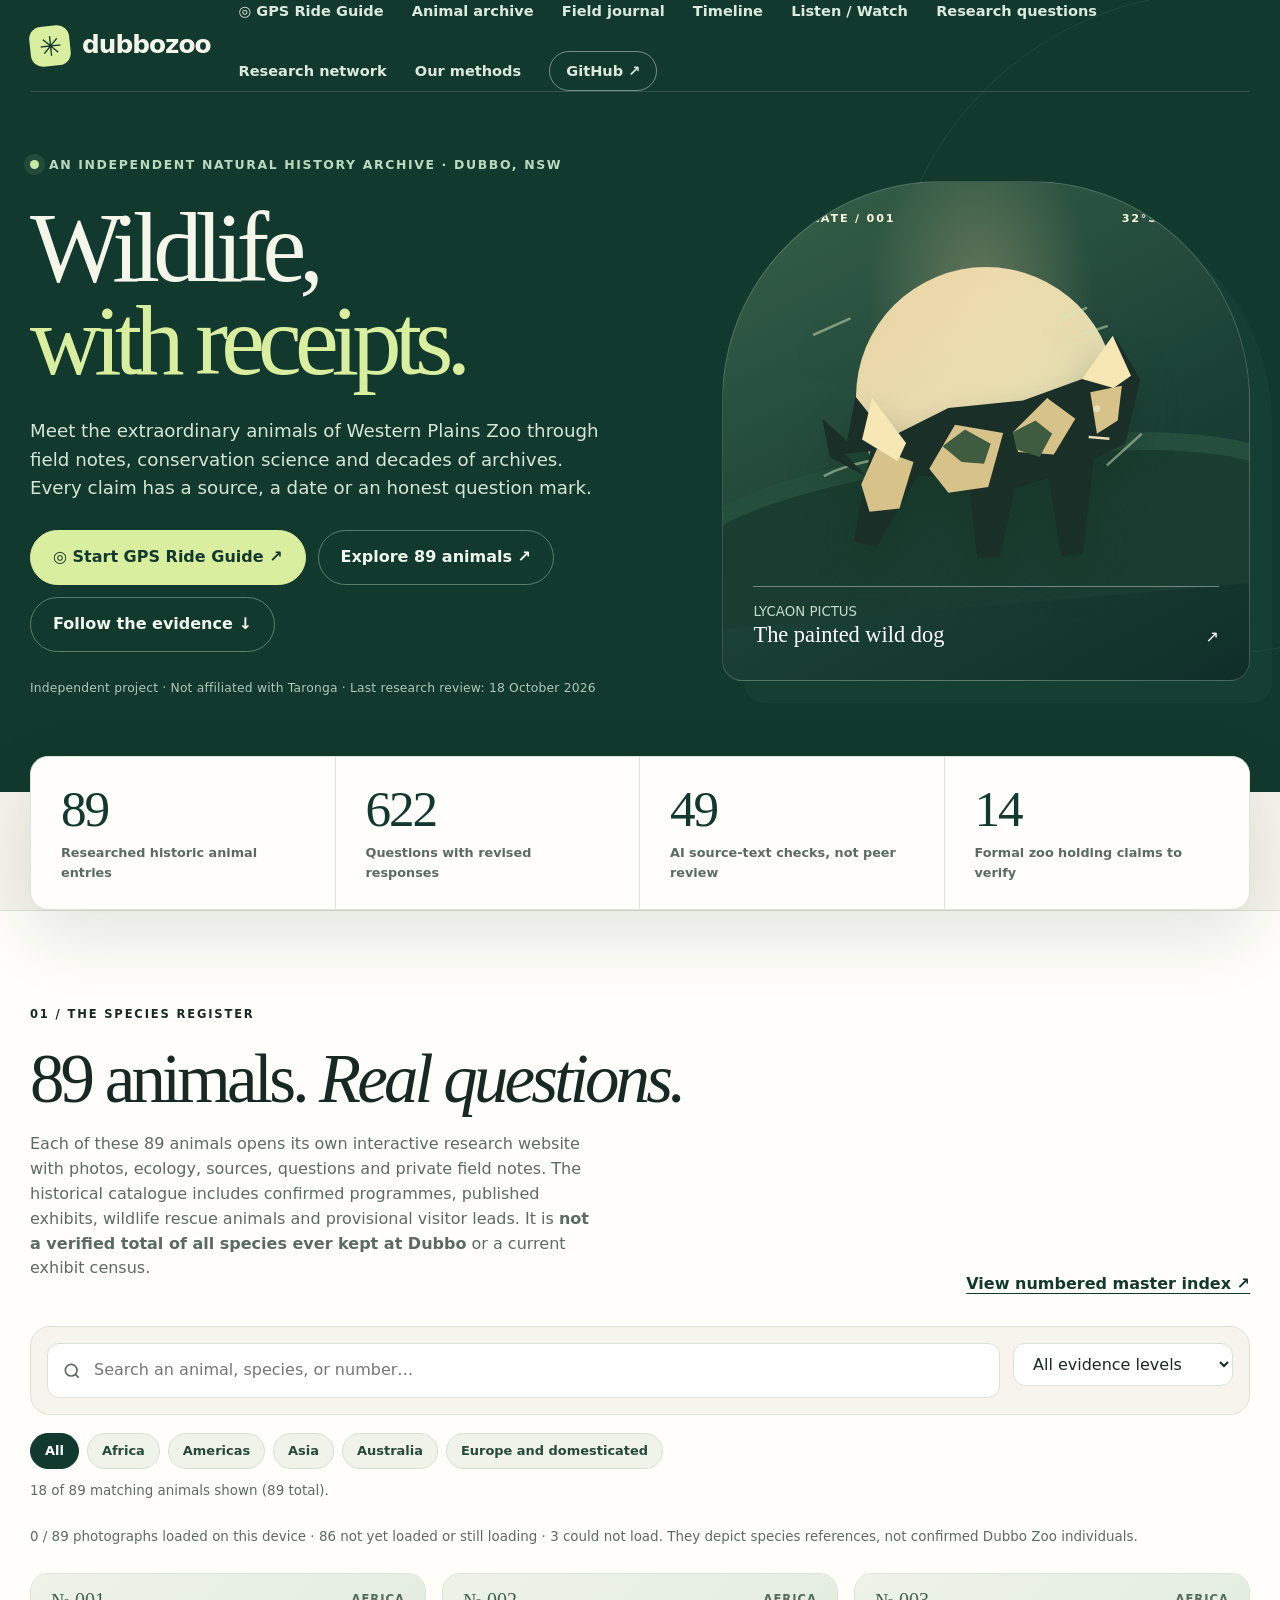
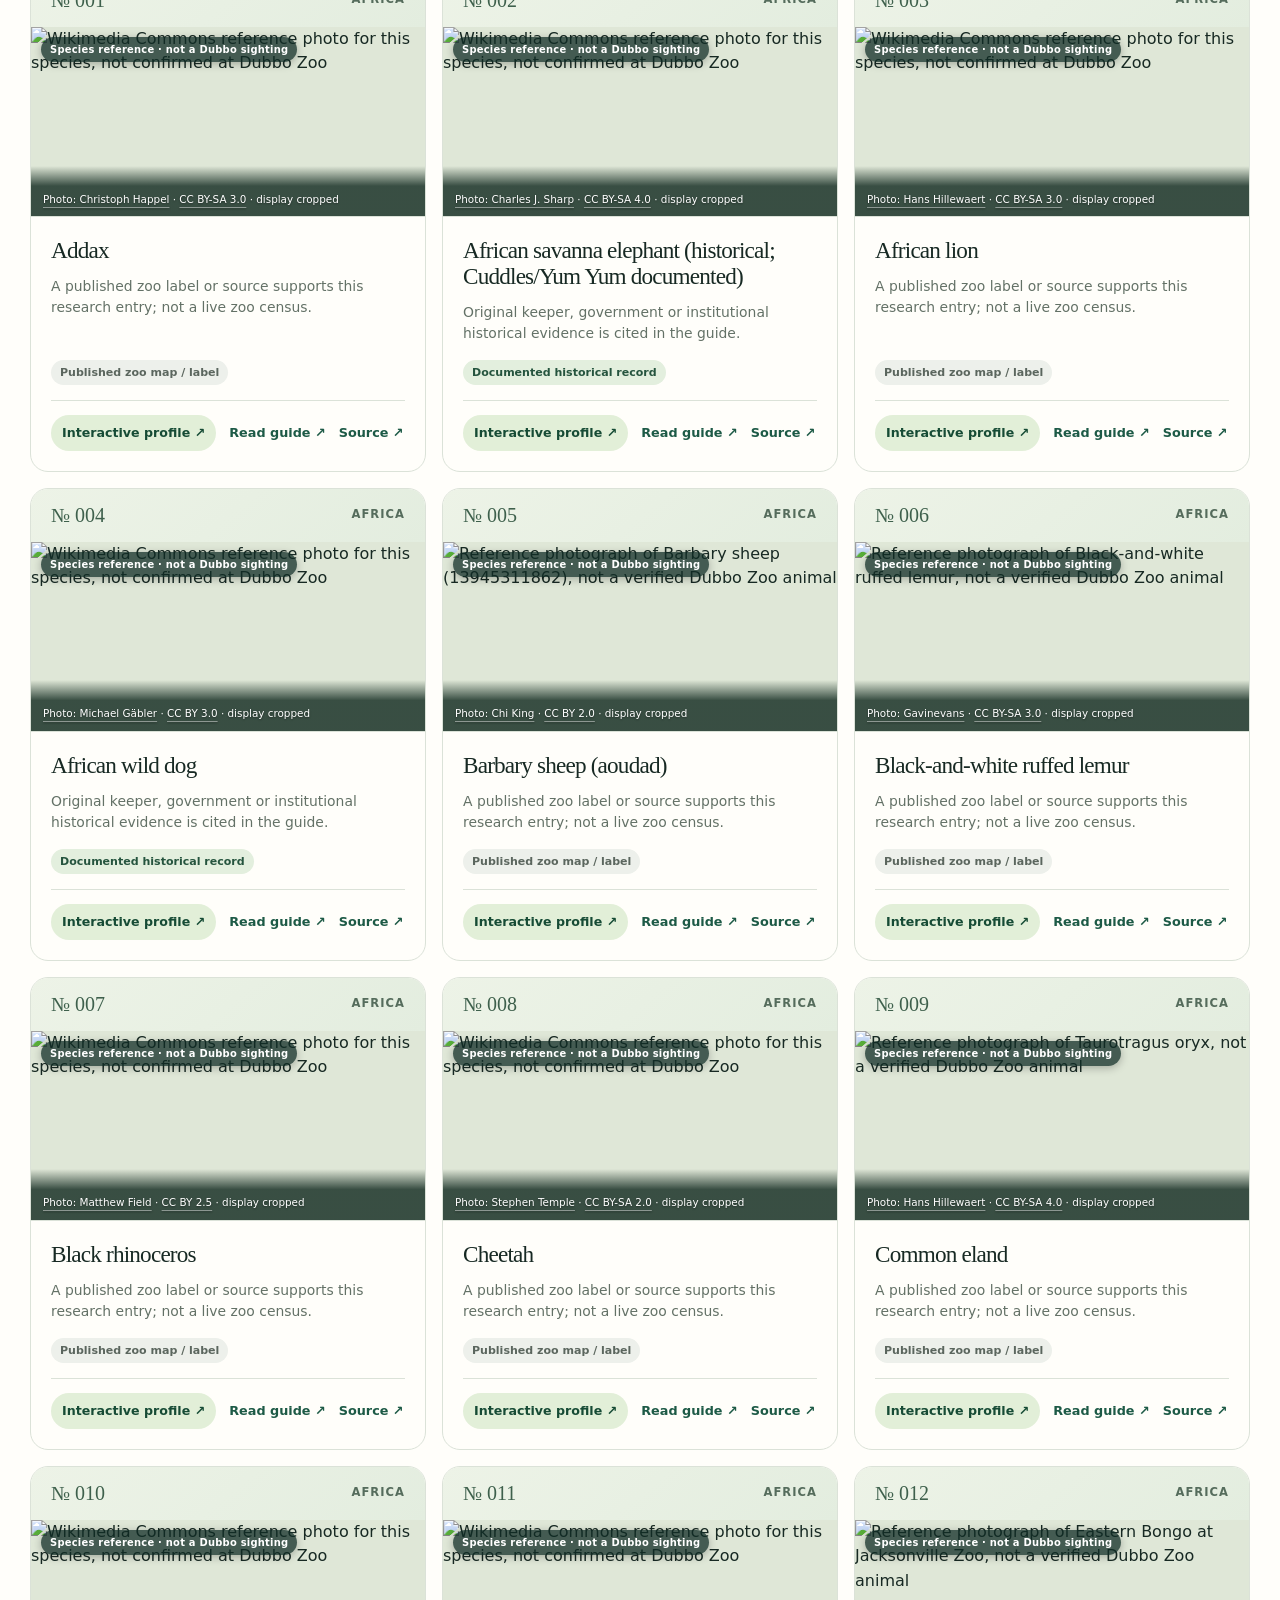
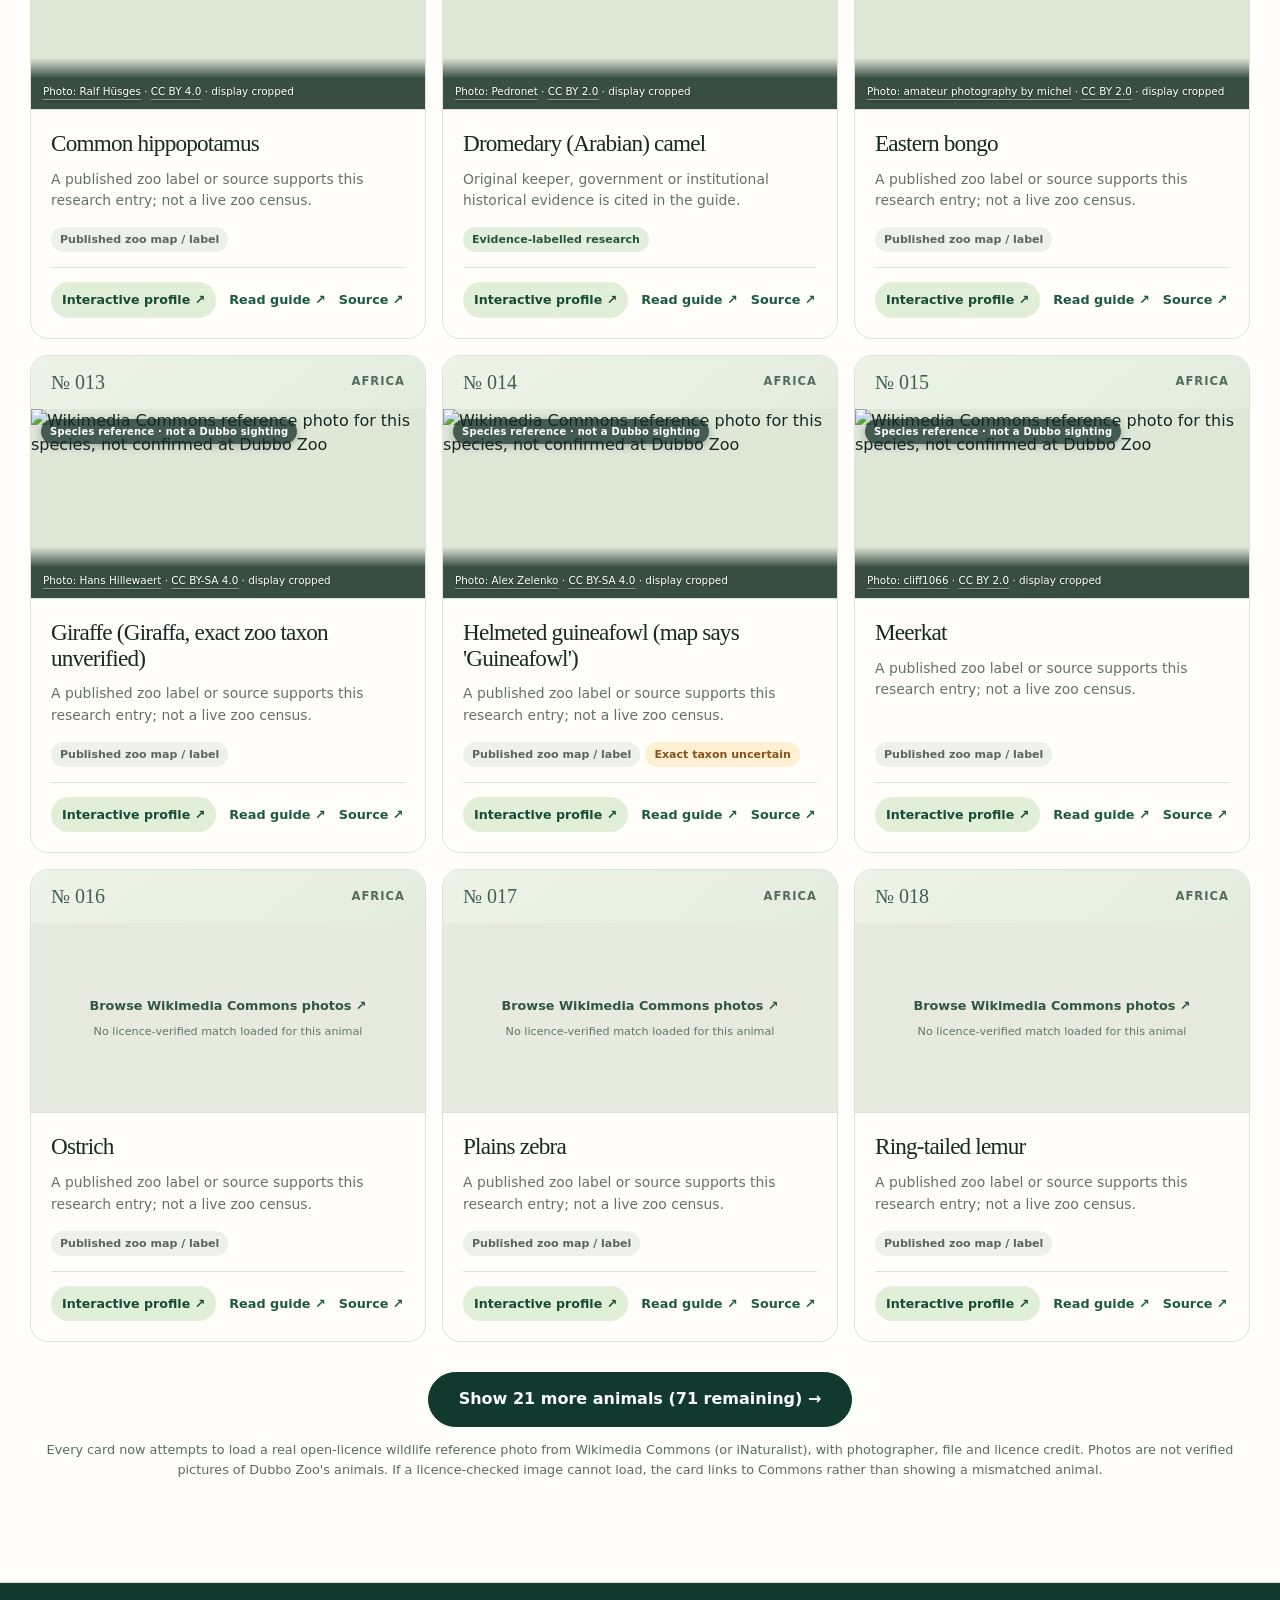
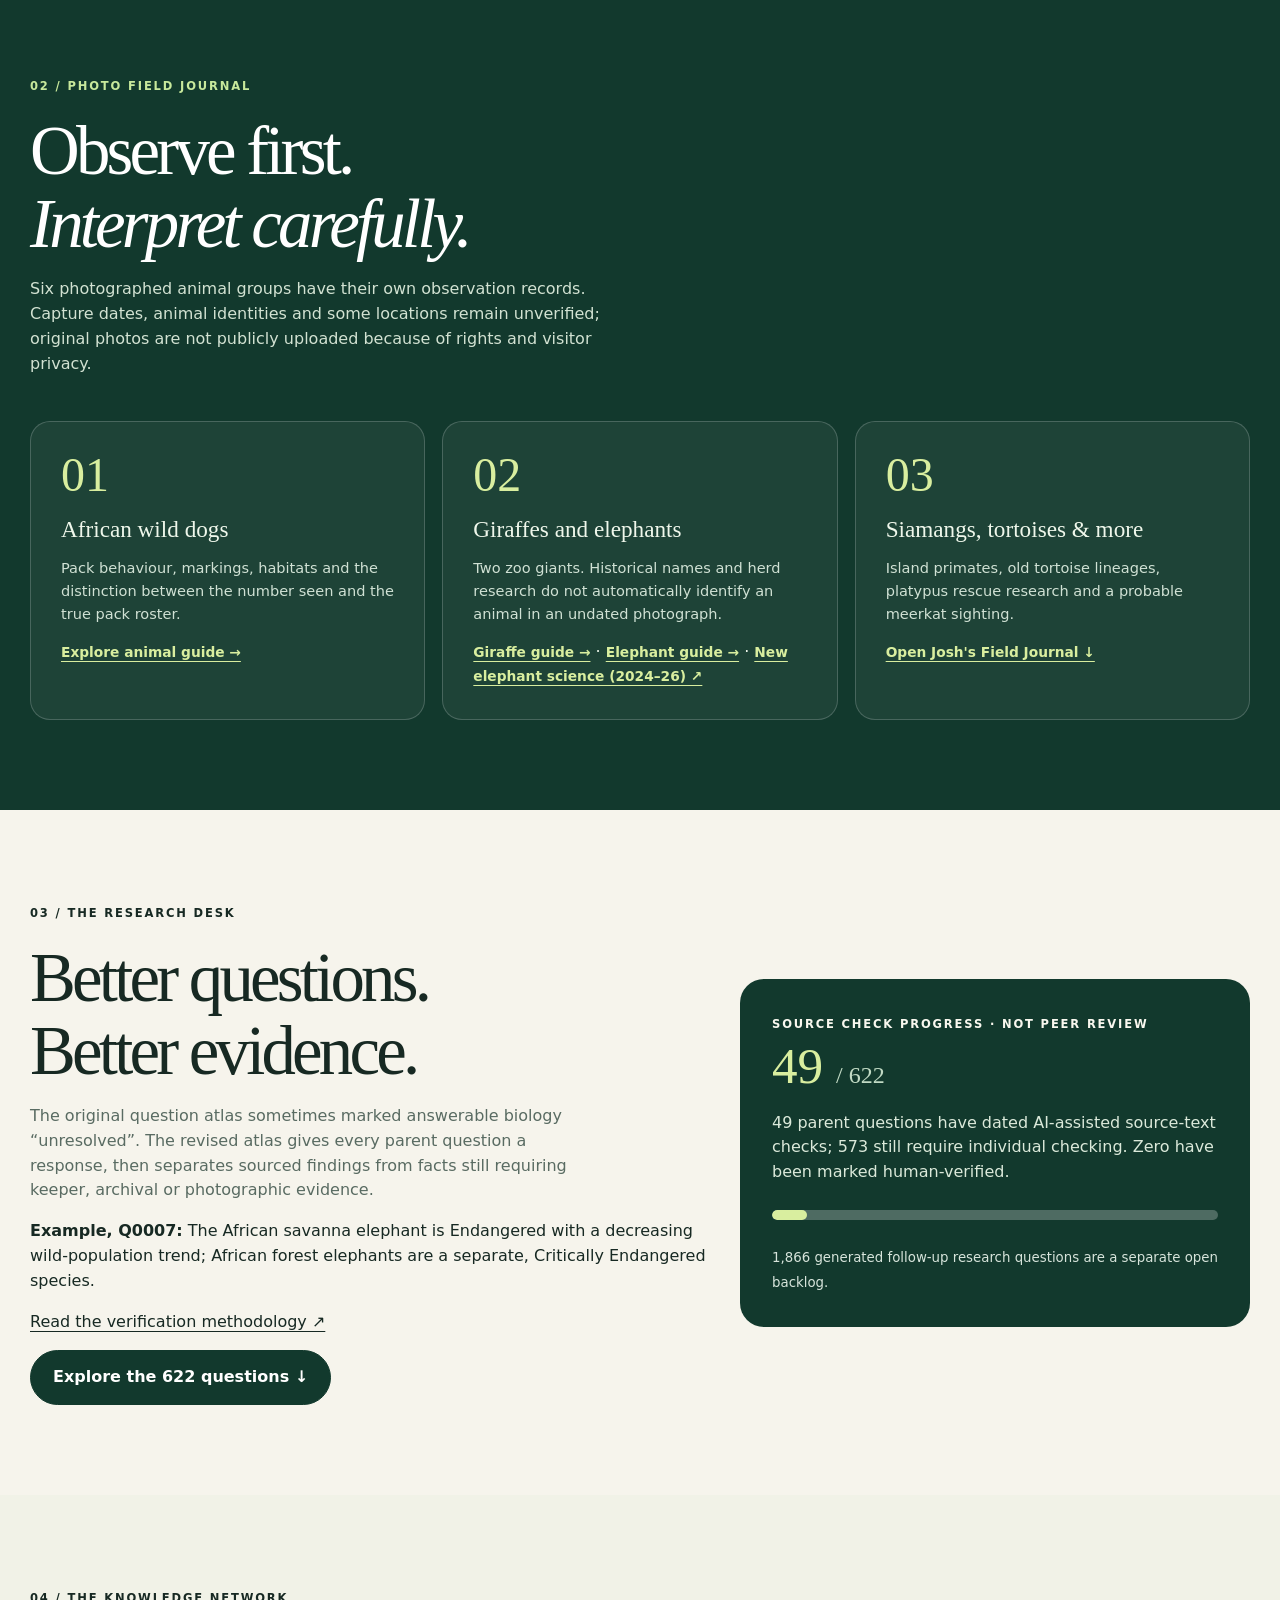
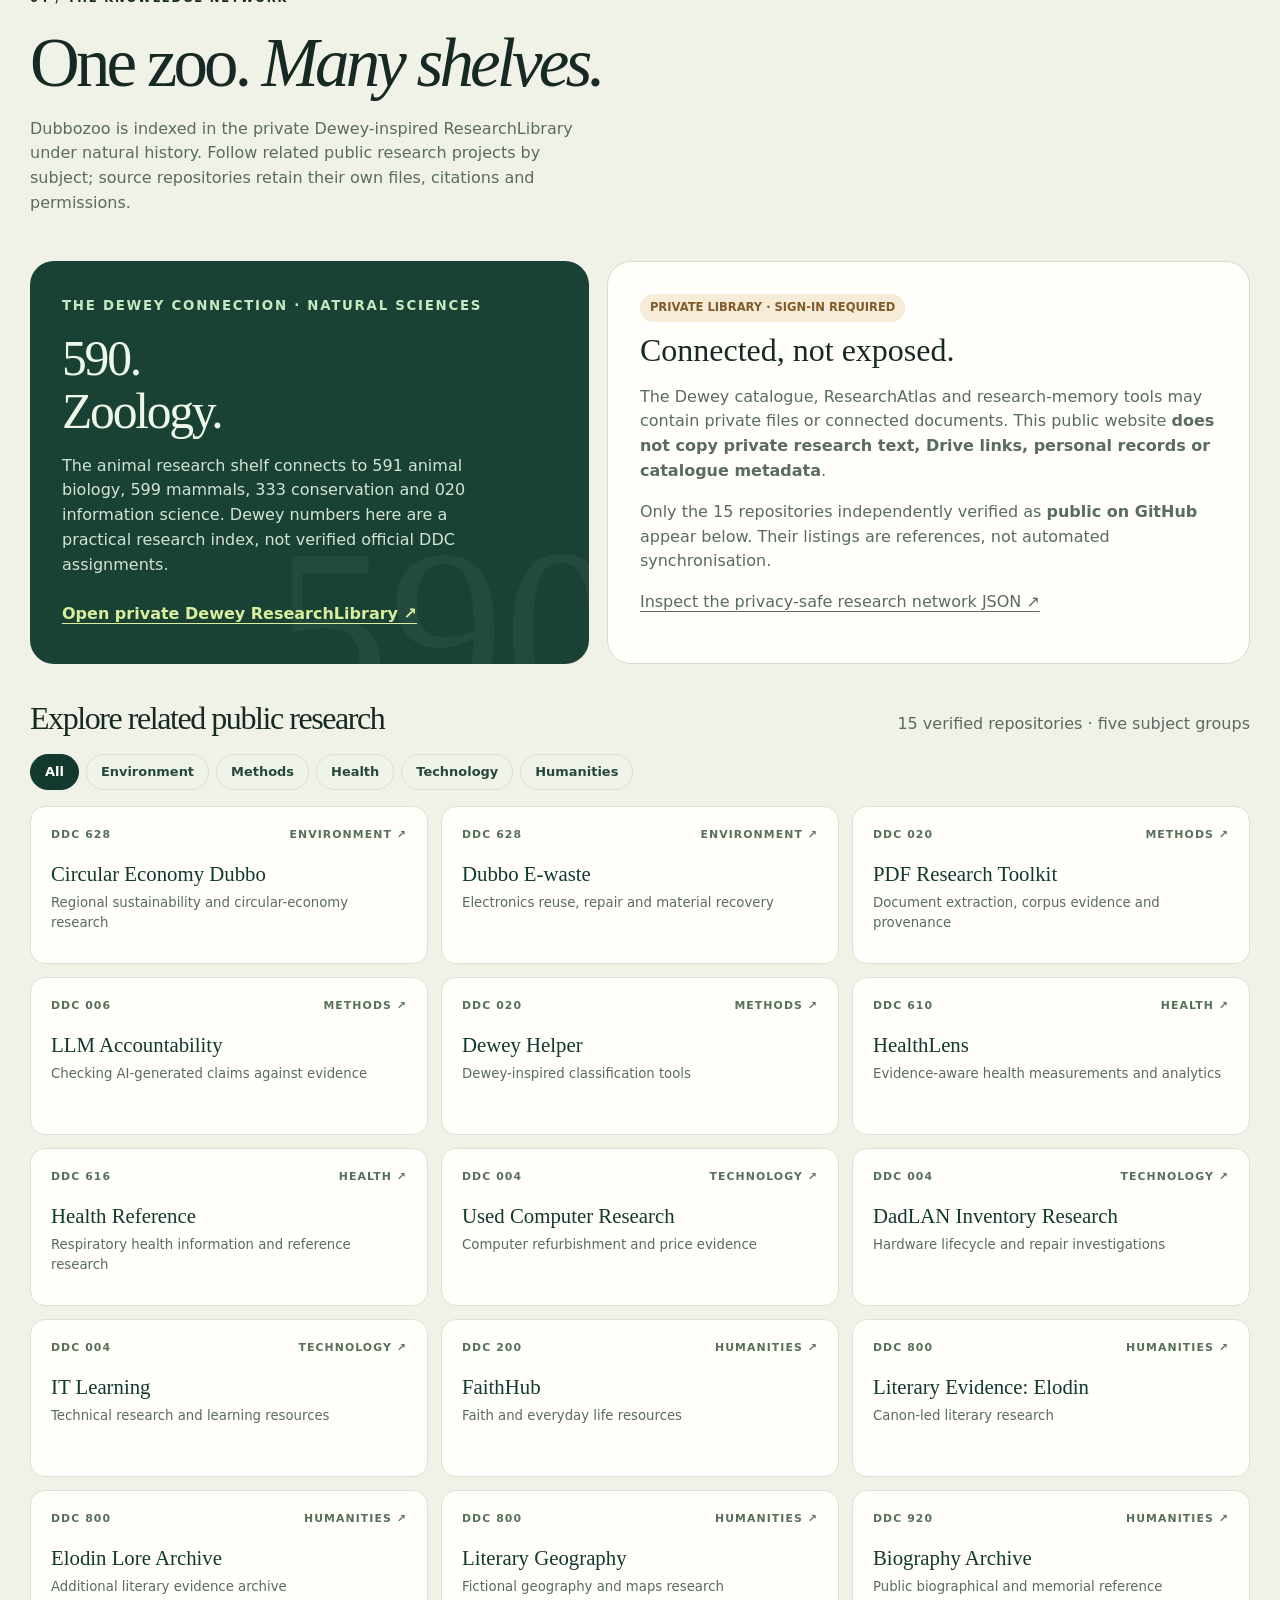
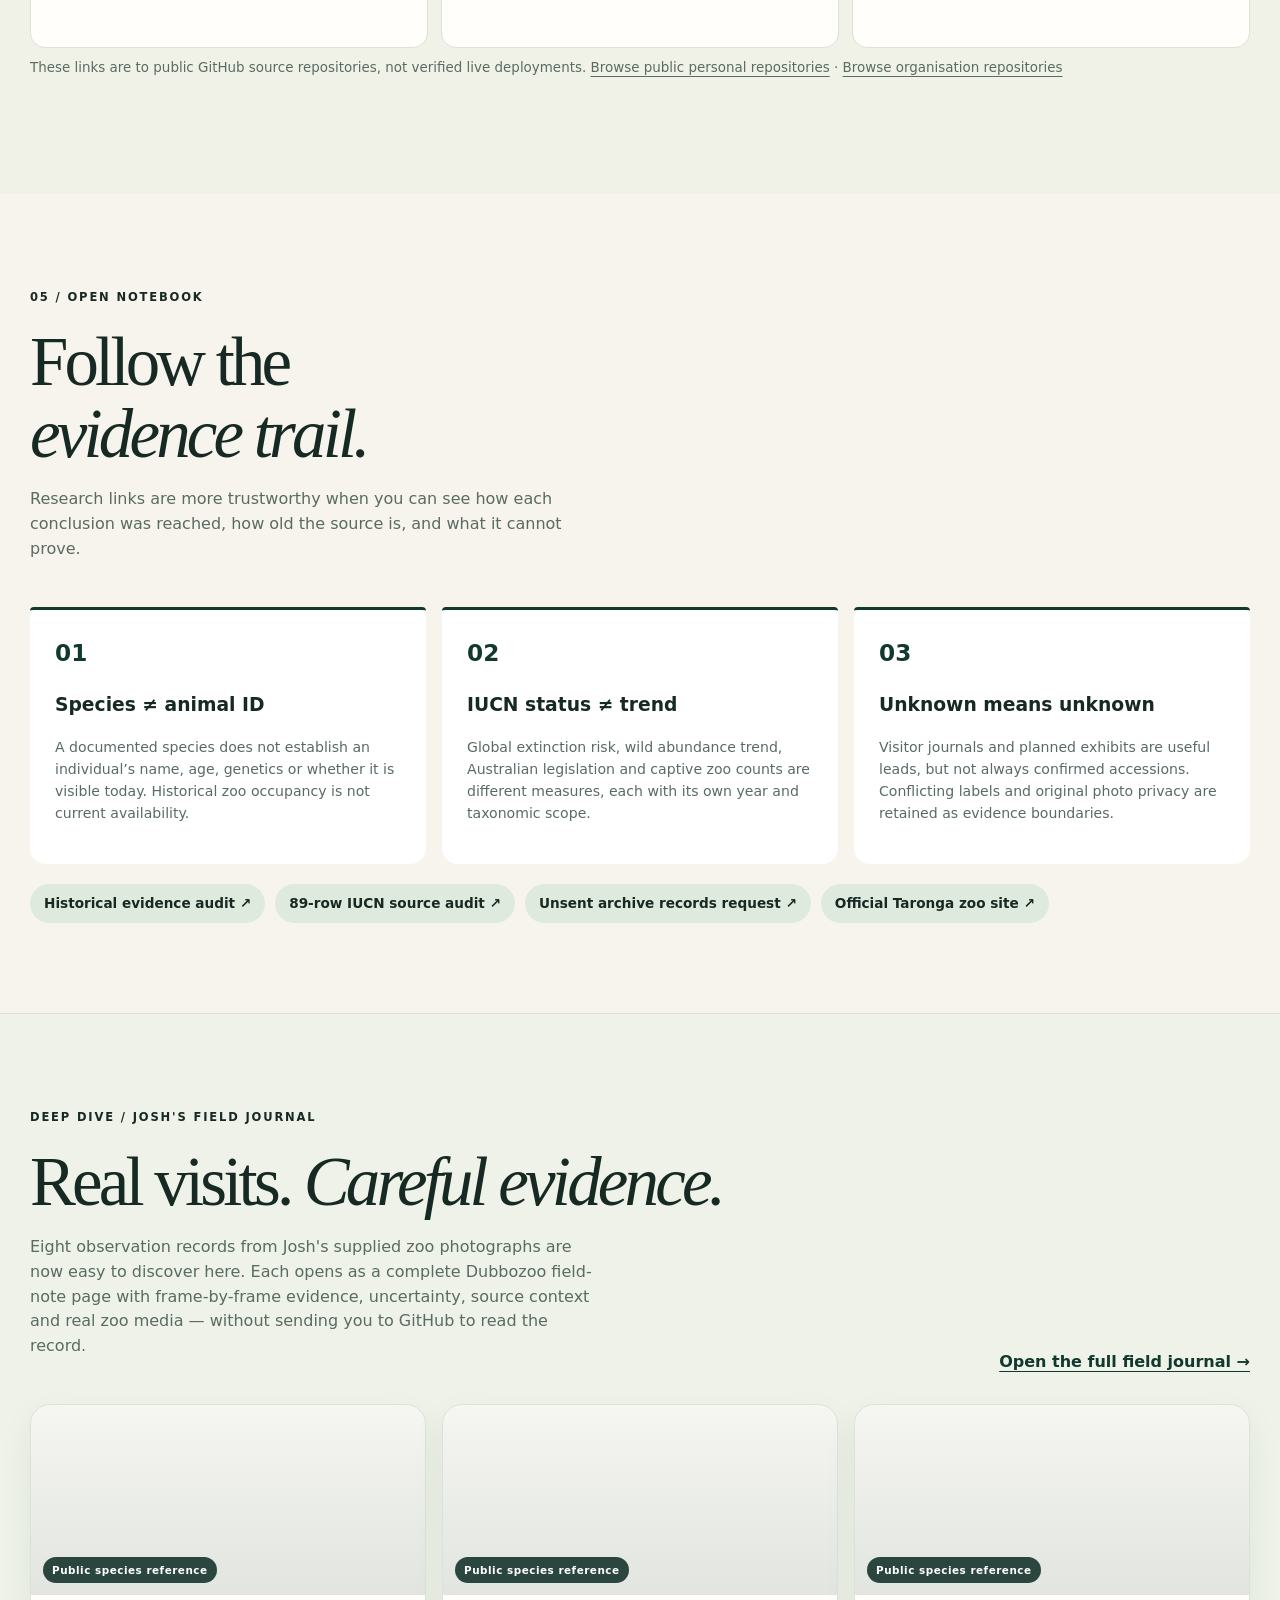
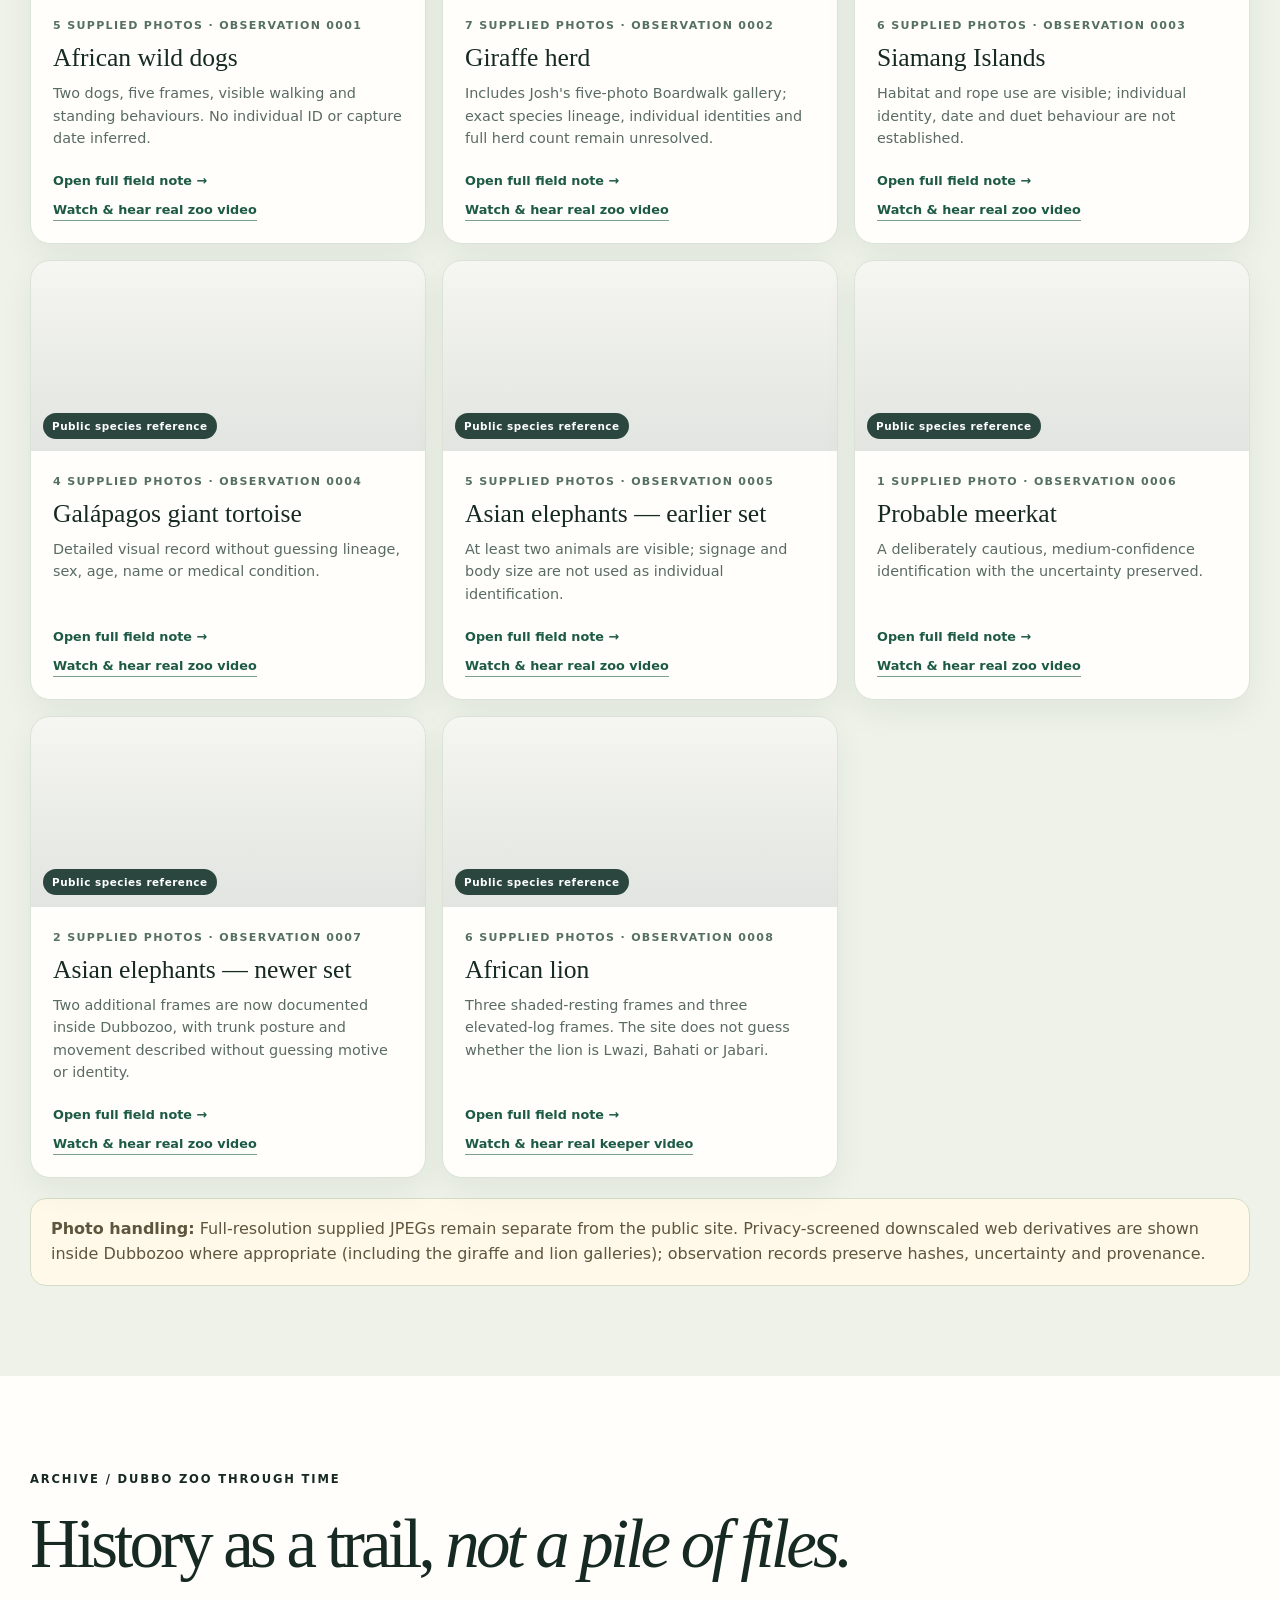
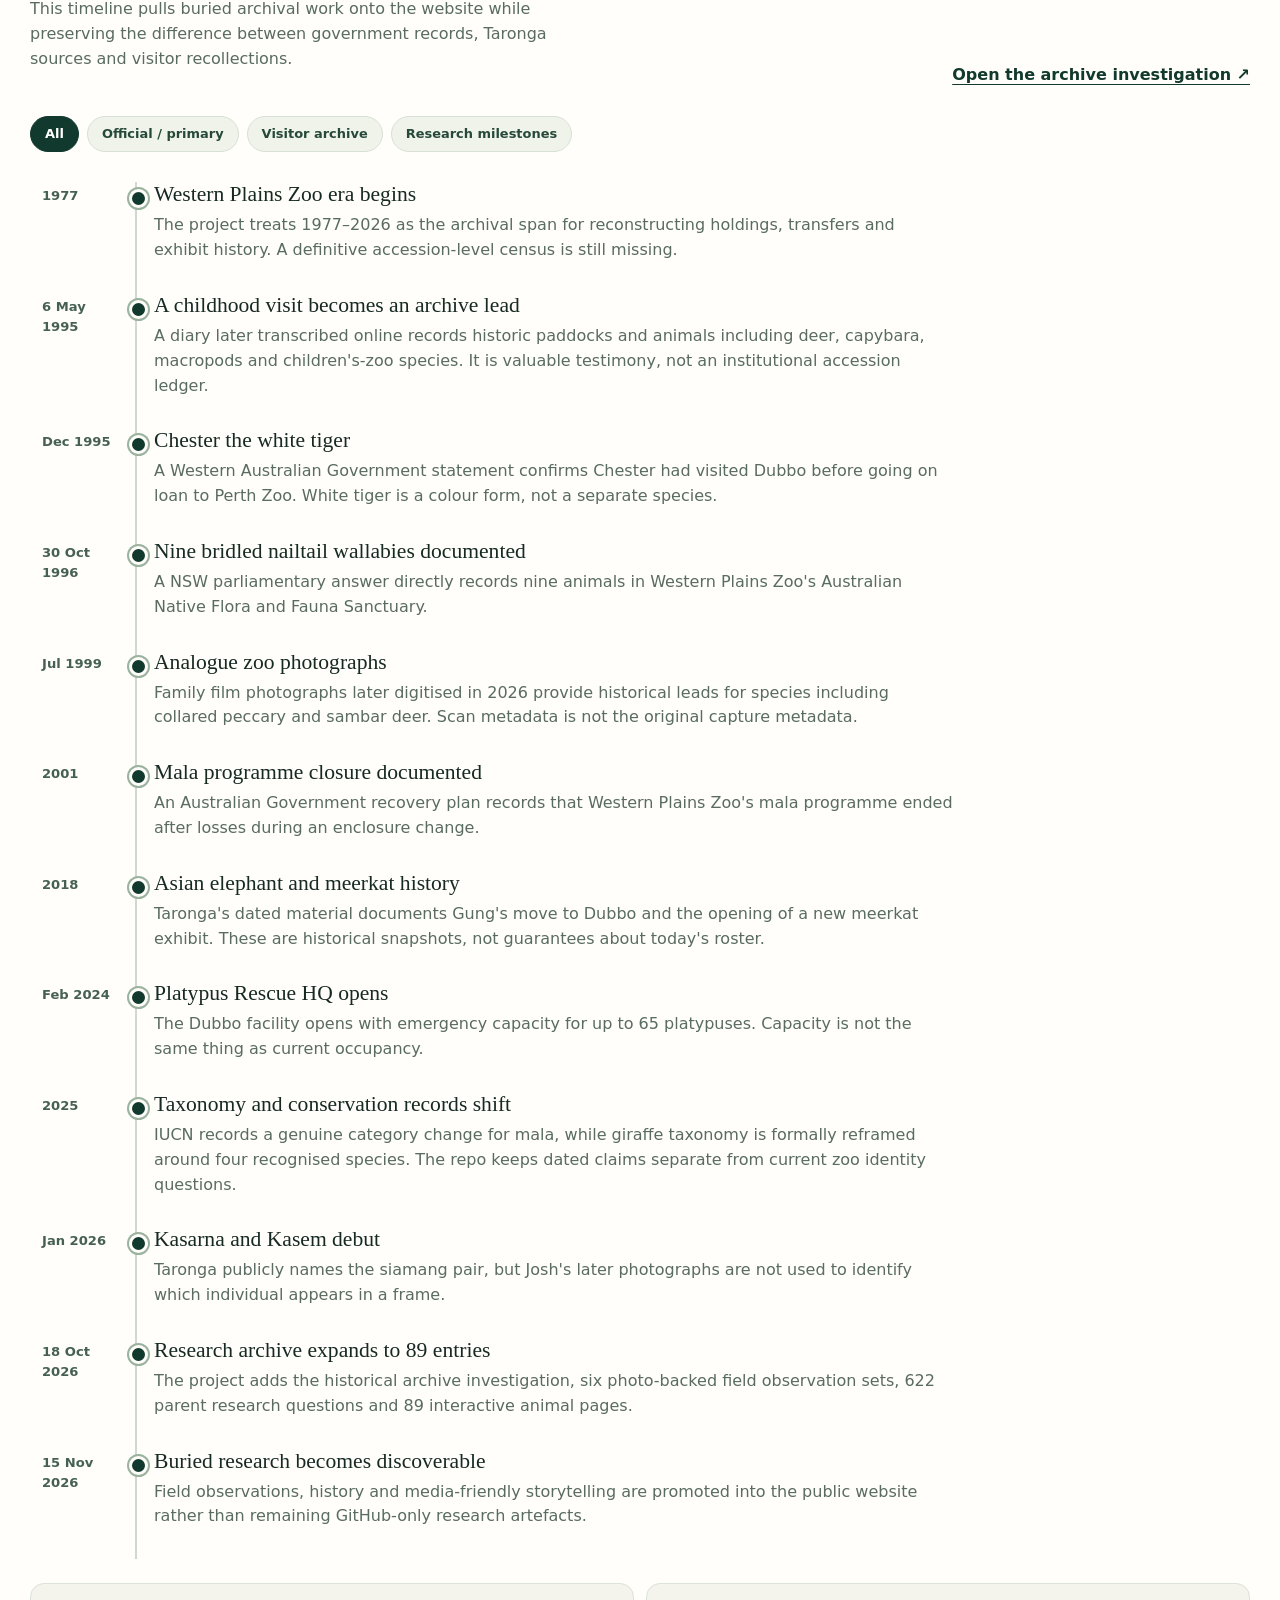
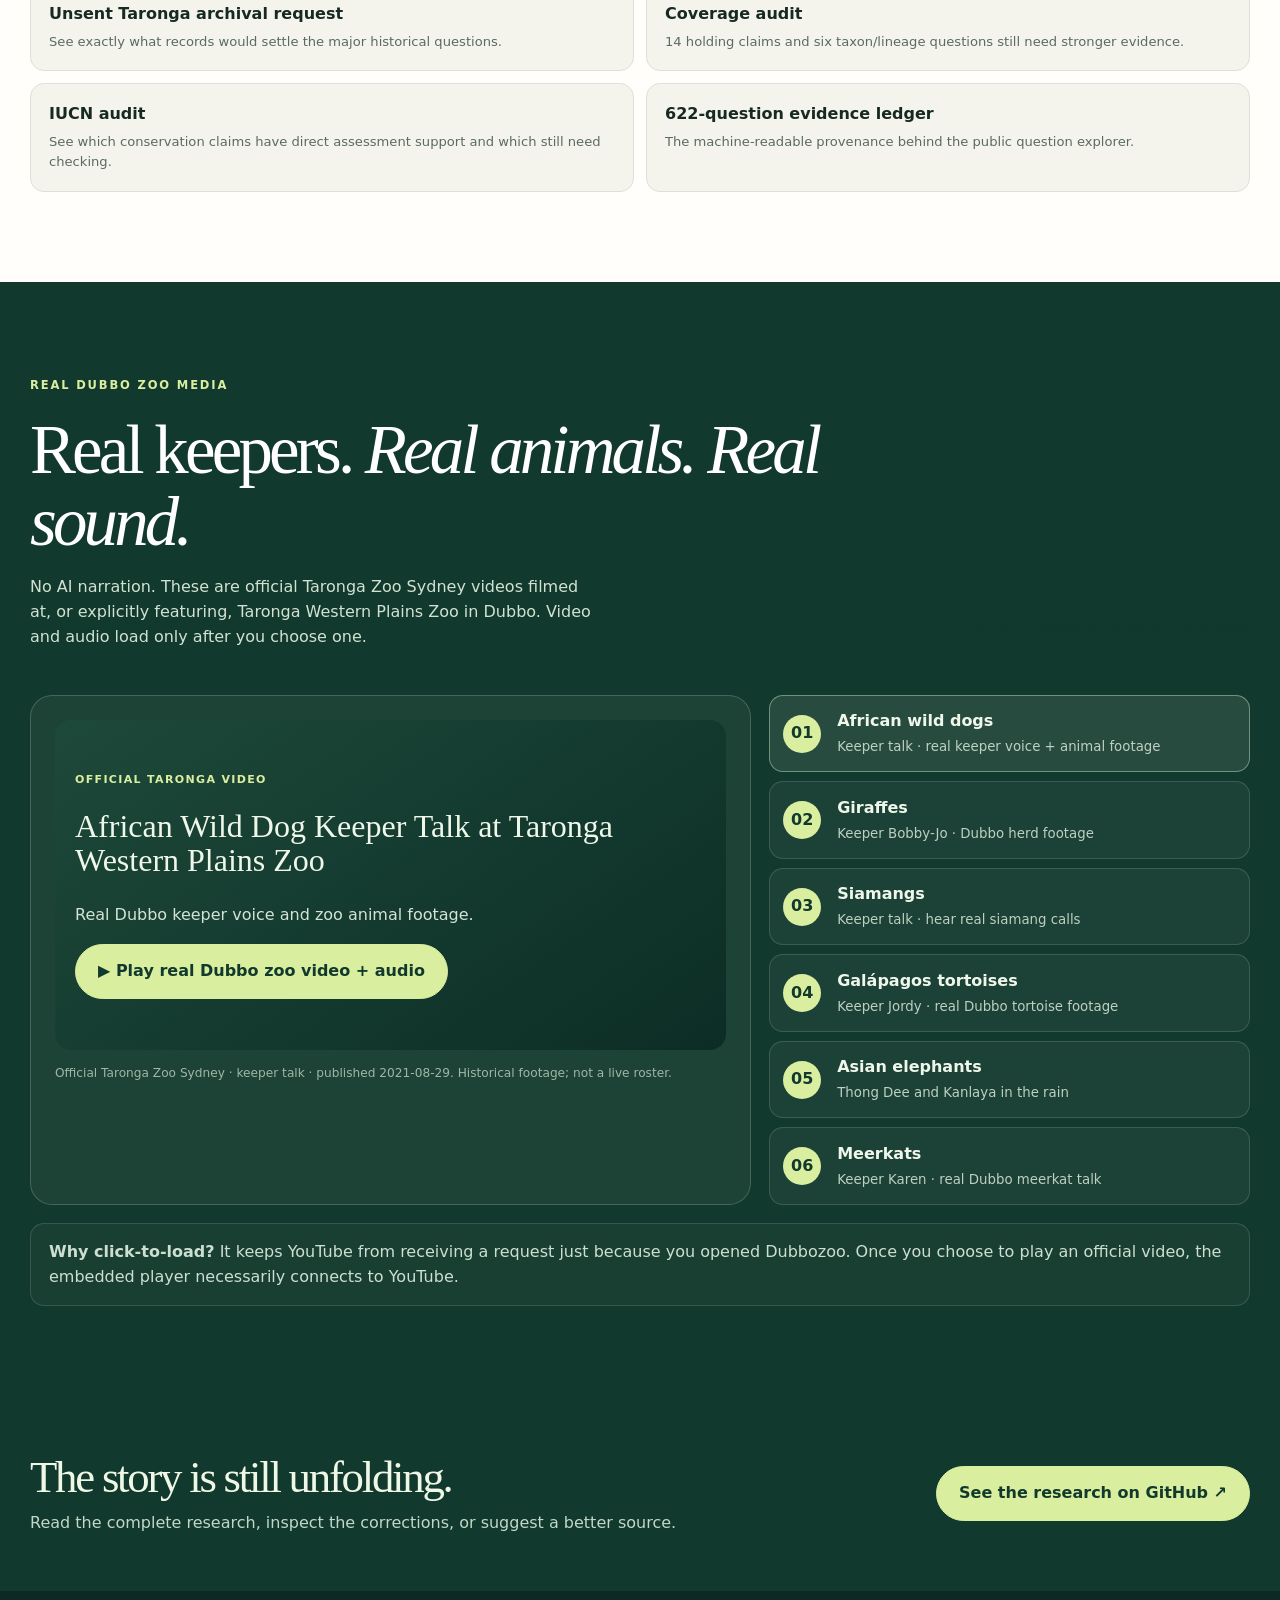
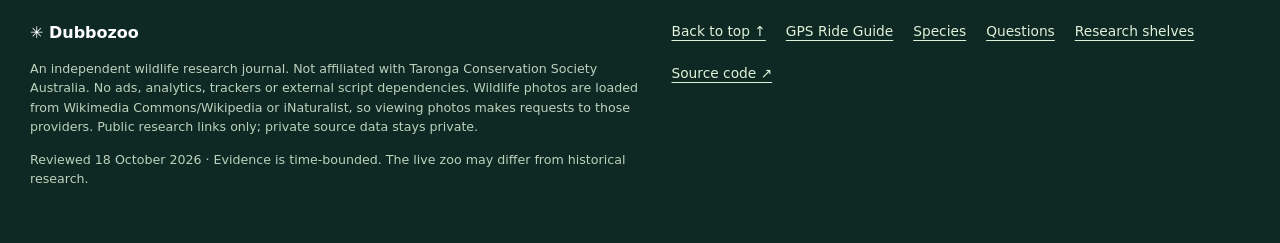
==== commit 6d200d76: "feat: surface eight internal field observations including lion" ====
--- a/index.html
+++ b/index.html
@@ -555,28 +555,34 @@
 </div></section>
 
 <section class="section discovery-journal" id="journal"><div class="wrap">
-  <div class="section-head"><div><span class="eyebrow">DEEP DIVE / JOSH'S FIELD JOURNAL</span><h2>Real visits. <em>Careful evidence.</em></h2><p>Six observation sets from Josh's supplied zoo photographs are now easy to discover here. Open any one as a complete Dubbozoo field-note page with frame-by-frame evidence, uncertainties, sources and related animal research — without leaving the website.</p></div><a href="/field-notes/001-african-wild-dogs">Open the full field journal →</a></div>
+  <div class="section-head"><div><span class="eyebrow">DEEP DIVE / JOSH'S FIELD JOURNAL</span><h2>Real visits. <em>Careful evidence.</em></h2><p>Eight observation records from Josh's supplied zoo photographs are now easy to discover here. Each opens as a complete Dubbozoo field-note page with frame-by-frame evidence, uncertainty, source context and real zoo media — without sending you to GitHub to read the record.</p></div><a href="/field-notes/001-african-wild-dogs">Open the full field journal →</a></div>
   <div class="journal-grid">
-    <article class="journal-card" data-animal-number="004" data-story-title="African wild dogs" data-story-caption="Five supplied photographs document two painted dogs in a grassy zoo habitat. Their names, sex, exact date and individual identities remain unverified." data-narration="African wild dogs. Josh supplied five photographs showing two painted dogs in a grassy, tree-lined habitat. The photos support visible behaviours such as walking, standing and head turning, but they do not establish names, sex, age or social rank. The uploaded copies contain no retained date or GPS metadata.">
+    <article class="journal-card" data-observation="1" data-animal-number="004" data-story-title="African wild dogs" data-story-caption="Five supplied photographs document two painted dogs in a grassy zoo habitat. Their names, sex, exact date and individual identities remain unverified.">
       <div class="journal-photo" aria-hidden="true"></div><div class="journal-body"><span class="journal-kicker">5 supplied photos · observation 0001</span><h3>African wild dogs</h3><p>Two dogs, five frames, visible walking and standing behaviours. No individual ID or capture date inferred.</p><div class="journal-actions"><a href="/field-notes/001-african-wild-dogs">Open full field note →</a><button type="button" class="real-media-inline">Watch & hear real zoo video</button></div></div>
     </article>
-    <article class="journal-card" data-animal-number="013" data-story-title="Giraffe herd" data-story-caption="Two photographs show multiple giraffes; at least six are visually distinguishable in the wide frame, without proving the zoo's total herd size or exact taxon." data-narration="Giraffe field note. Two supplied photographs show multiple giraffes in a wooded paddock. At least six can be visually distinguished in the wider frame, but that is not a census of the full herd. Coat pattern alone is not enough to assign the exact giraffe species or genetic lineage.">
-      <div class="journal-photo" aria-hidden="true"></div><div class="journal-body"><span class="journal-kicker">2 supplied photos · observation 0002</span><h3>Giraffe herd</h3><p>At least six visually distinguishable in one frame; exact species lineage and full herd count remain unresolved.</p><div class="journal-actions"><a href="/field-notes/002-giraffe-herd">Open full field note →</a><button type="button" class="real-media-inline">Watch & hear real zoo video</button></div></div>
-    </article>
-    <article class="journal-card" data-animal-number="032" data-story-title="Siamang Islands" data-story-caption="Six photographs record the island habitat, ropes and a likely siamang suspended from a rope. The stills cannot identify Kasarna or Kasem." data-narration="Siamang Islands. Six supplied photographs record the pond, rope structures and a dark long-limbed animal suspended from a rope. The context strongly supports a siamang observation, but the photographs do not establish whether the animal is Kasarna or Kasem, and several frames contain recognisable visitors.">
+    <article class="journal-card" data-observation="2" data-animal-number="013" data-story-title="Giraffe herd" data-story-caption="Seven supplied photographs across two batches show multiple giraffes and the visitor Boardwalk/feeder area, without proving the zoo's total herd size or exact lineage.">
+      <div class="journal-photo" aria-hidden="true"></div><div class="journal-body"><span class="journal-kicker">7 supplied photos · observation 0002</span><h3>Giraffe herd</h3><p>Includes Josh's five-photo Boardwalk gallery; exact species lineage, individual identities and full herd count remain unresolved.</p><div class="journal-actions"><a href="/field-notes/002-giraffe-herd">Open full field note →</a><button type="button" class="real-media-inline">Watch & hear real zoo video</button></div></div>
+    </article>
+    <article class="journal-card" data-observation="3" data-animal-number="032" data-story-title="Siamang Islands" data-story-caption="Six photographs record the island habitat, ropes and a likely siamang suspended from a rope. The stills cannot identify Kasarna or Kasem.">
       <div class="journal-photo" aria-hidden="true"></div><div class="journal-body"><span class="journal-kicker">6 supplied photos · observation 0003</span><h3>Siamang Islands</h3><p>Habitat and rope use are visible; individual identity, date and duet behaviour are not established.</p><div class="journal-actions"><a href="/field-notes/003-siamang-islands">Open full field note →</a><button type="button" class="real-media-inline">Watch & hear real zoo video</button></div></div>
     </article>
-    <article class="journal-card" data-animal-number="023" data-story-title="Galápagos giant tortoise" data-story-caption="Four photographs appear to show one giant tortoise, including shell, forelimb and head detail. Island lineage, sex, age and name cannot be inferred from appearance." data-narration="Galápagos giant tortoise. Four supplied photographs appear to show one large tortoise from several angles. They provide useful visible detail of the shell, forelimb and head, but do not establish island lineage, sex, age, name or health status. Two frames include a child, so the originals remain unpublished.">
+    <article class="journal-card" data-observation="4" data-animal-number="023" data-story-title="Galápagos giant tortoise" data-story-caption="Four photographs appear to show one giant tortoise, including shell, forelimb and head detail. Island lineage, sex, age and name cannot be inferred from appearance.">
       <div class="journal-photo" aria-hidden="true"></div><div class="journal-body"><span class="journal-kicker">4 supplied photos · observation 0004</span><h3>Galápagos giant tortoise</h3><p>Detailed visual record without guessing lineage, sex, age, name or medical condition.</p><div class="journal-actions"><a href="/field-notes/004-galapagos-giant-tortoise">Open full field note →</a><button type="button" class="real-media-inline">Watch & hear real zoo video</button></div></div>
     </article>
-    <article class="journal-card" data-animal-number="024" data-story-title="Asian elephants" data-story-caption="Five photographs show at least two Asian elephants. A visible Meet Gung sign does not identify which photographed elephant, if any, is Gung." data-narration="Asian elephant field note. Five supplied photographs show at least two distinct Asian elephants. A sign visible in one frame appears to say Meet Gung, but the sign alone cannot identify a photographed elephant as Gung. Size differences do not prove age, sex or family relationship.">
-      <div class="journal-photo" aria-hidden="true"></div><div class="journal-body"><span class="journal-kicker">7 photos across two submissions · observations 0005 + 0007</span><h3>Asian elephants</h3><p>At least two animals are visible; signage and body size are not used as individual identification.</p><div class="journal-actions"><a href="/field-notes/005-asian-elephants">Earlier 5-photo field note →</a><a href="https://github.com/joshualparris/Dubbozoo/blob/main/observations/asian-elephants-2026-11-15-submission.md" target="_blank" rel="noopener noreferrer">Two new photo notes ↗</a><button type="button" class="real-media-inline">Watch & hear real zoo video</button></div></div>
-    </article>
-    <article class="journal-card" data-animal-number="015" data-story-title="Probable meerkat" data-story-caption="One photograph shows a small tan mammal behind glass. The repo deliberately keeps the identification at medium confidence rather than presenting it as certain." data-narration="Probable meerkat. One supplied photograph shows a small grizzled tan mammal in a sandy exhibit behind glass. The morphology and zoo context make meerkat a reasonable hypothesis, but key features are obscured, so the record remains a medium-confidence identification rather than a certainty.">
+    <article class="journal-card" data-observation="5" data-animal-number="024" data-story-title="Asian elephants" data-story-caption="Five earlier photographs show at least two Asian elephants. A visible Meet Gung sign does not identify which photographed elephant, if any, is Gung.">
+      <div class="journal-photo" aria-hidden="true"></div><div class="journal-body"><span class="journal-kicker">5 supplied photos · observation 0005</span><h3>Asian elephants — earlier set</h3><p>At least two animals are visible; signage and body size are not used as individual identification.</p><div class="journal-actions"><a href="/field-notes/005-asian-elephants">Open full field note →</a><button type="button" class="real-media-inline">Watch & hear real zoo video</button></div></div>
+    </article>
+    <article class="journal-card" data-observation="6" data-animal-number="015" data-story-title="Probable meerkat" data-story-caption="One photograph shows a small tan mammal behind glass. The repo deliberately keeps the identification at medium confidence rather than presenting it as certain.">
       <div class="journal-photo" aria-hidden="true"></div><div class="journal-body"><span class="journal-kicker">1 supplied photo · observation 0006</span><h3>Probable meerkat</h3><p>A deliberately cautious, medium-confidence identification with the uncertainty preserved.</p><div class="journal-actions"><a href="/field-notes/006-probable-meerkat">Open full field note →</a><button type="button" class="real-media-inline">Watch & hear real zoo video</button></div></div>
     </article>
+    <article class="journal-card" data-observation="7" data-animal-number="024" data-story-title="Asian elephants — November submission" data-story-caption="Two additional photographs show one visible elephant per frame. The stills do not establish whether both frames show the same animal or identify Gung or any other individual.">
+      <div class="journal-photo" aria-hidden="true"></div><div class="journal-body"><span class="journal-kicker">2 supplied photos · observation 0007</span><h3>Asian elephants — newer set</h3><p>Two additional frames are now documented inside Dubbozoo, with trunk posture and movement described without guessing motive or identity.</p><div class="journal-actions"><a href="/field-notes/007-asian-elephants-november">Open full field note →</a><button type="button" class="real-media-inline">Watch & hear real zoo video</button></div></div>
+    </article>
+    <article class="journal-card" data-observation="8" data-animal-number="003" data-story-title="African lion" data-story-caption="Six supplied photographs show a mane-bearing lion in two visual sequences: resting in shade and standing on elevated fallen timber. Individual identity remains unresolved.">
+      <div class="journal-photo" aria-hidden="true"></div><div class="journal-body"><span class="journal-kicker">6 supplied photos · observation 0008</span><h3>African lion</h3><p>Three shaded-resting frames and three elevated-log frames. The site does not guess whether the lion is Lwazi, Bahati or Jabari.</p><div class="journal-actions"><a href="/field-notes/008-african-lion">Open full field note →</a><button type="button" class="real-media-inline">Watch & hear real keeper video</button></div></div>
+    </article>
   </div>
-  <div class="privacy-note"><strong>Why aren't Josh's originals shown?</strong> Several supplied photos contain identifiable visitors or children, the copies have no retained EXIF, and publication rights have not been independently documented. The evidence records and hashes are public; the binaries remain private by design.</div>
+  <div class="privacy-note"><strong>Photo handling:</strong> Full-resolution supplied JPEGs remain separate from the public site. Privacy-screened downscaled web derivatives are shown inside Dubbozoo where appropriate (including the giraffe and lion galleries); observation records preserve hashes, uncertainty and provenance.</div>
 </div></section>
 
 <section class="section zoo-timeline" id="timeline"><div class="wrap">
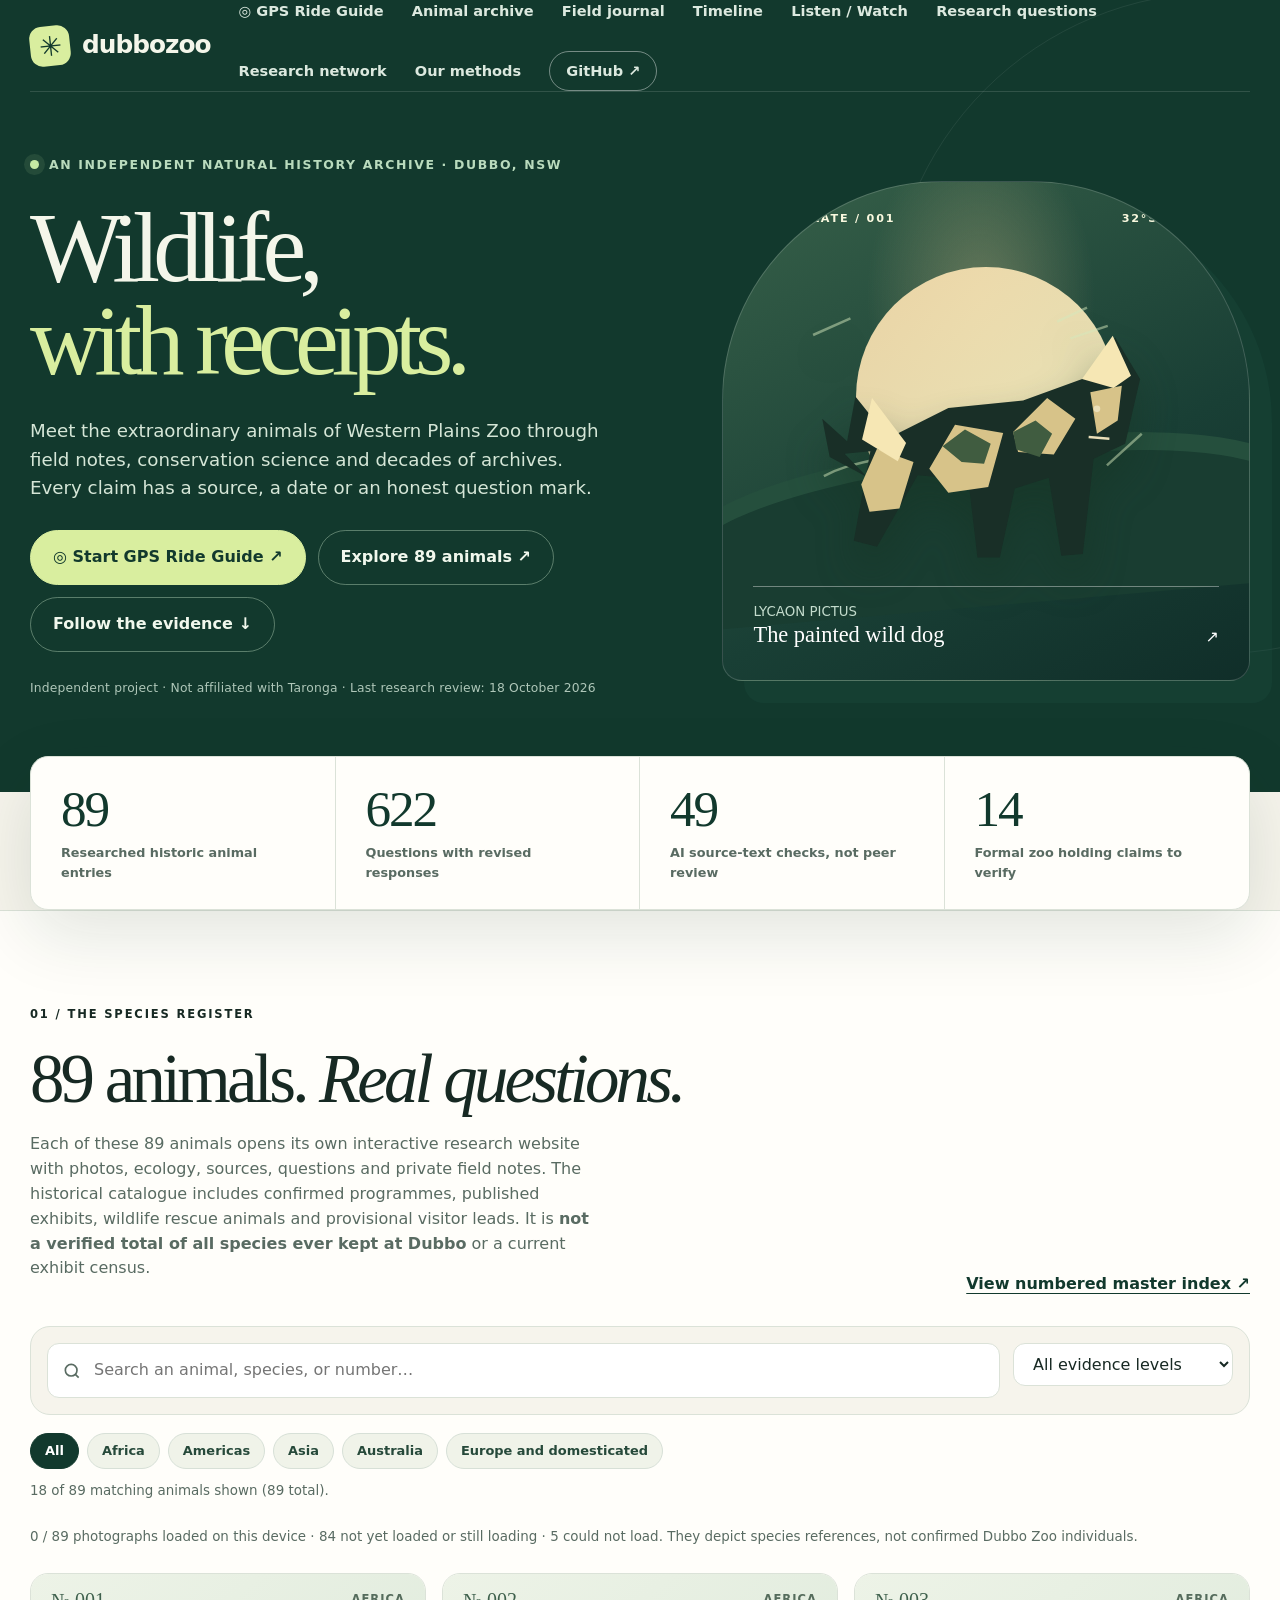
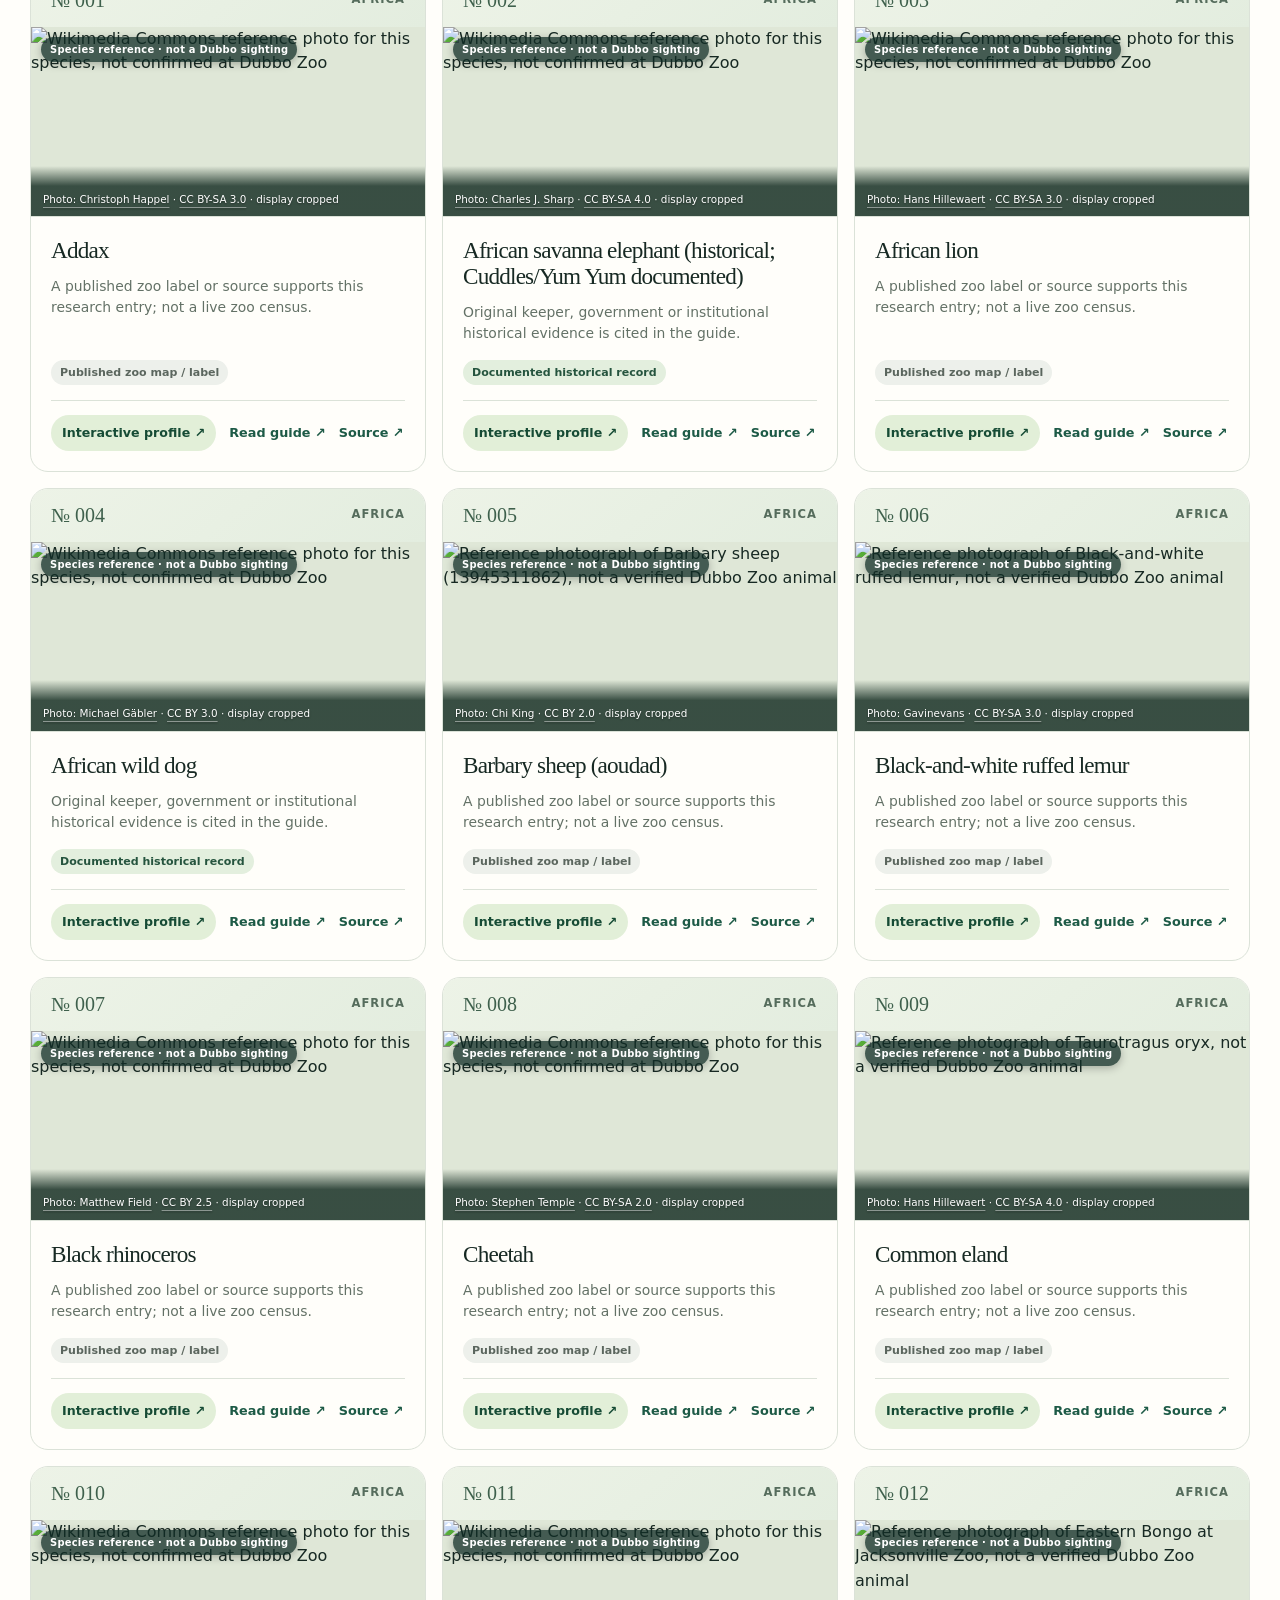
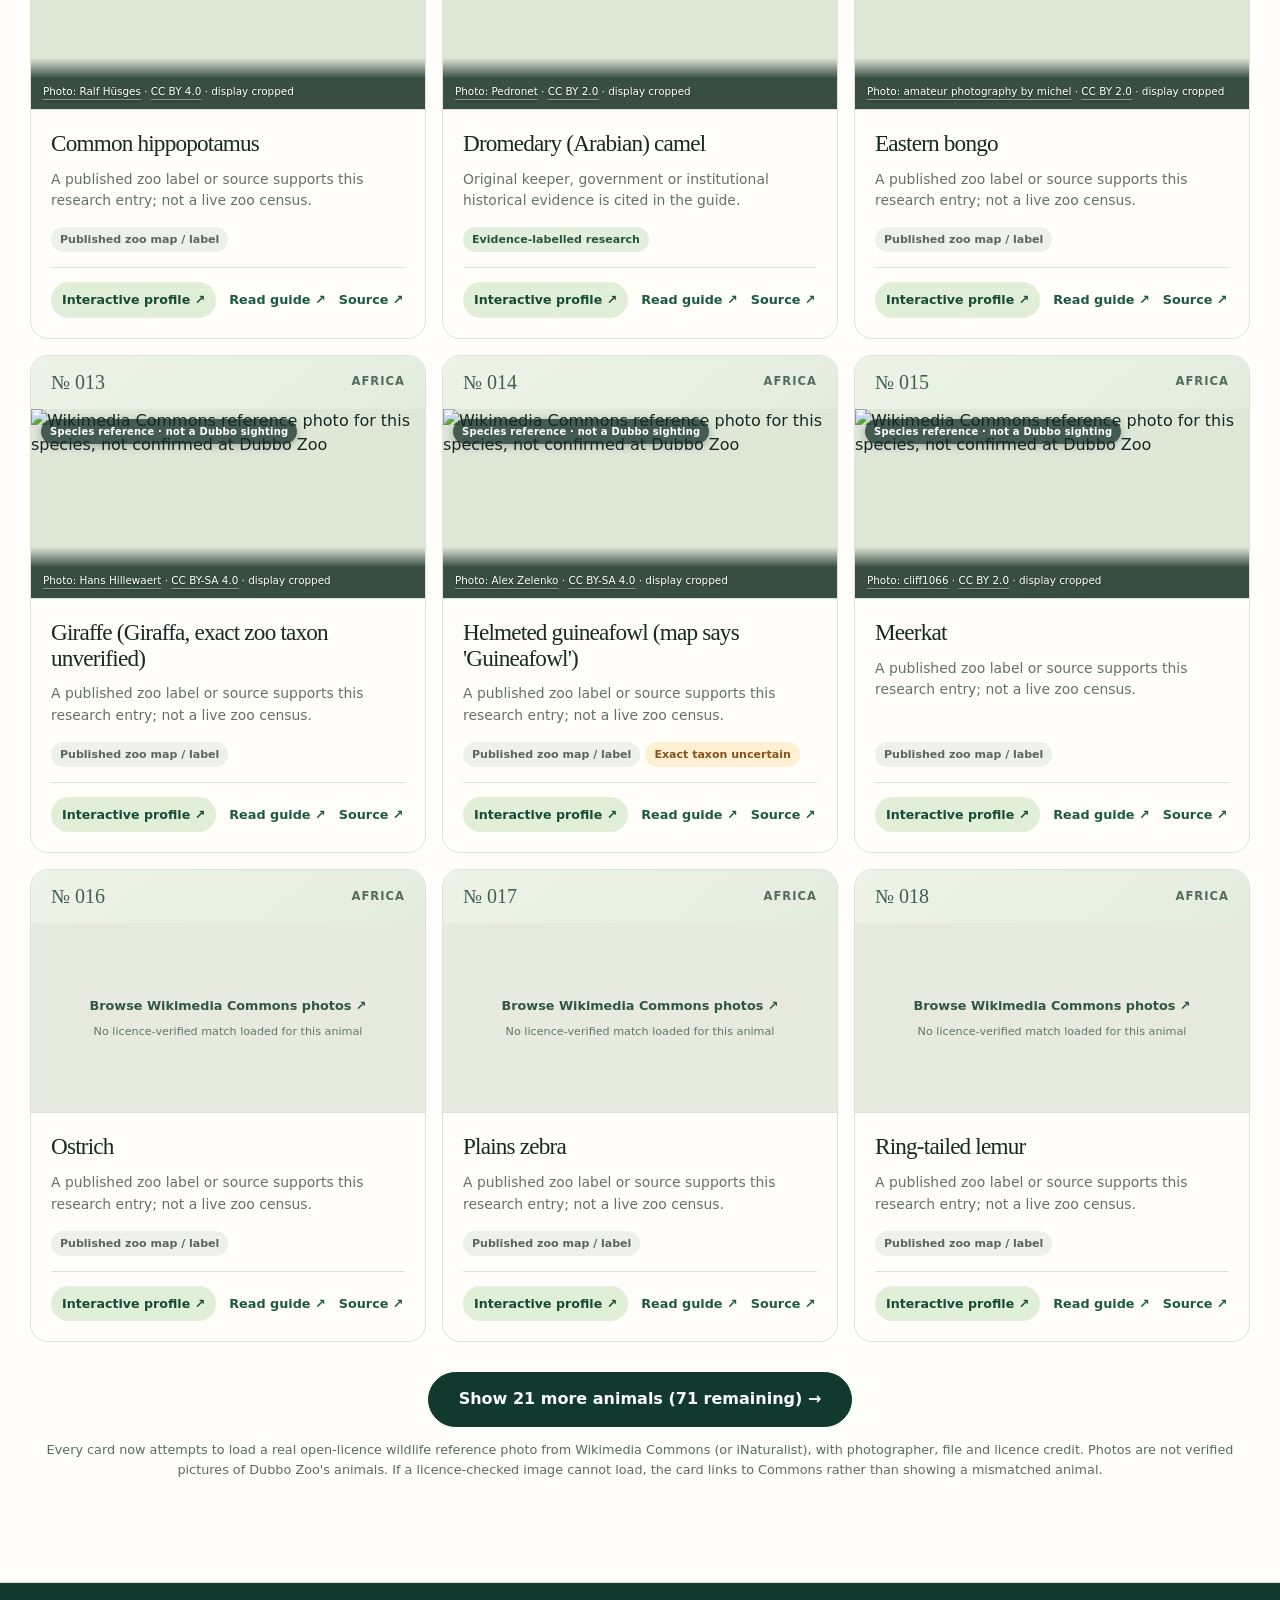
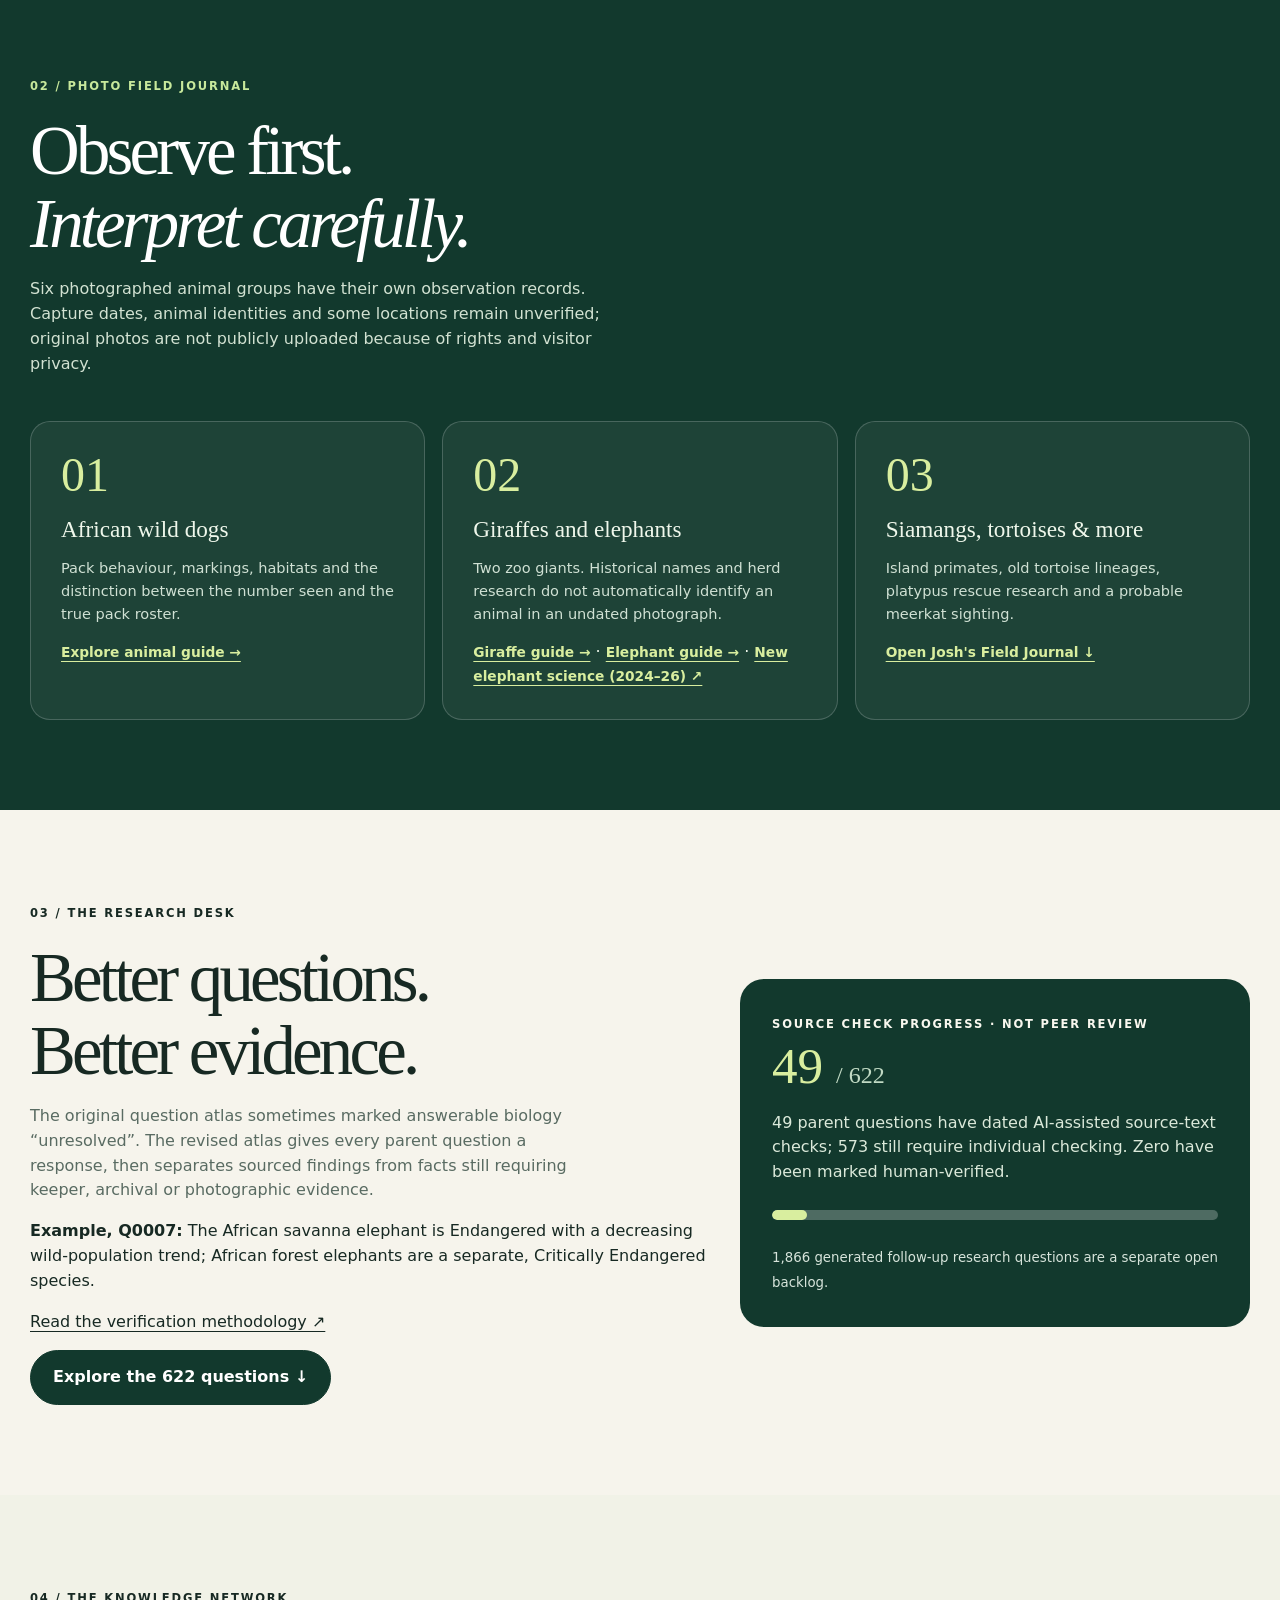
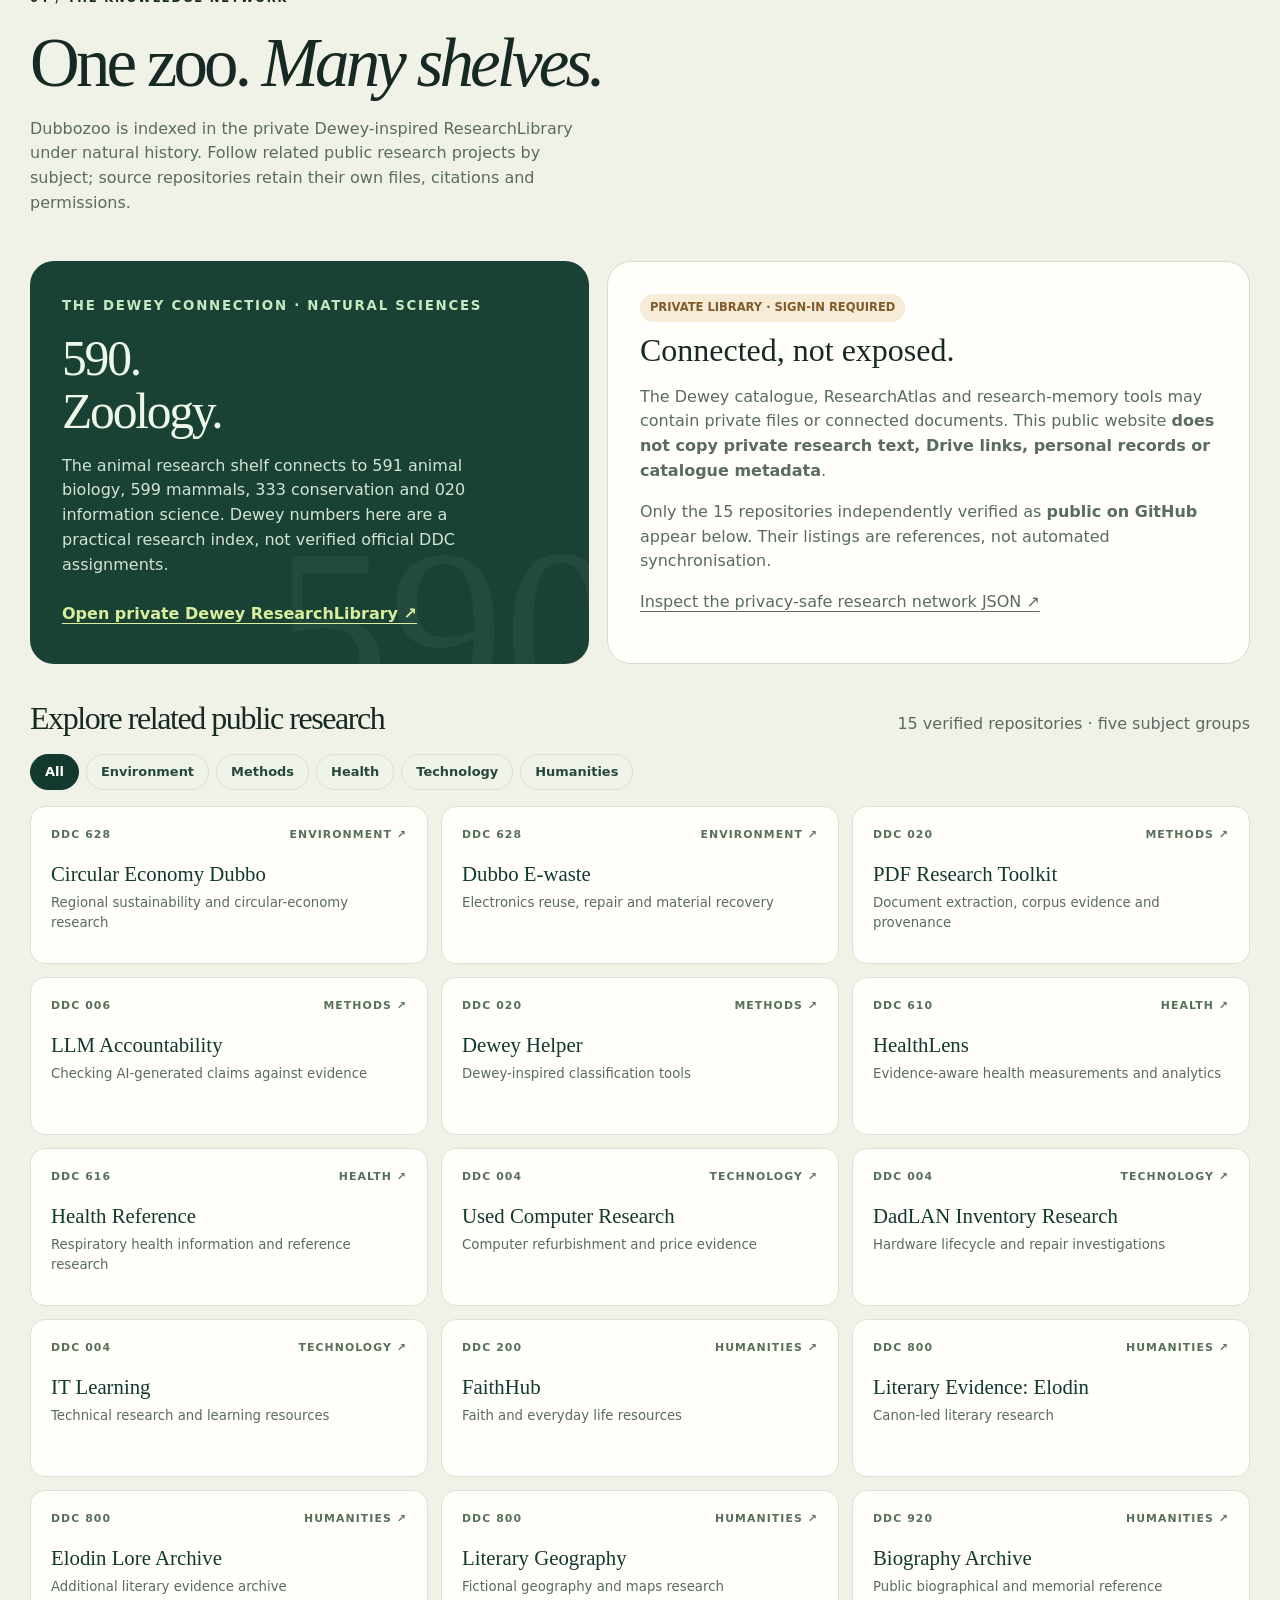
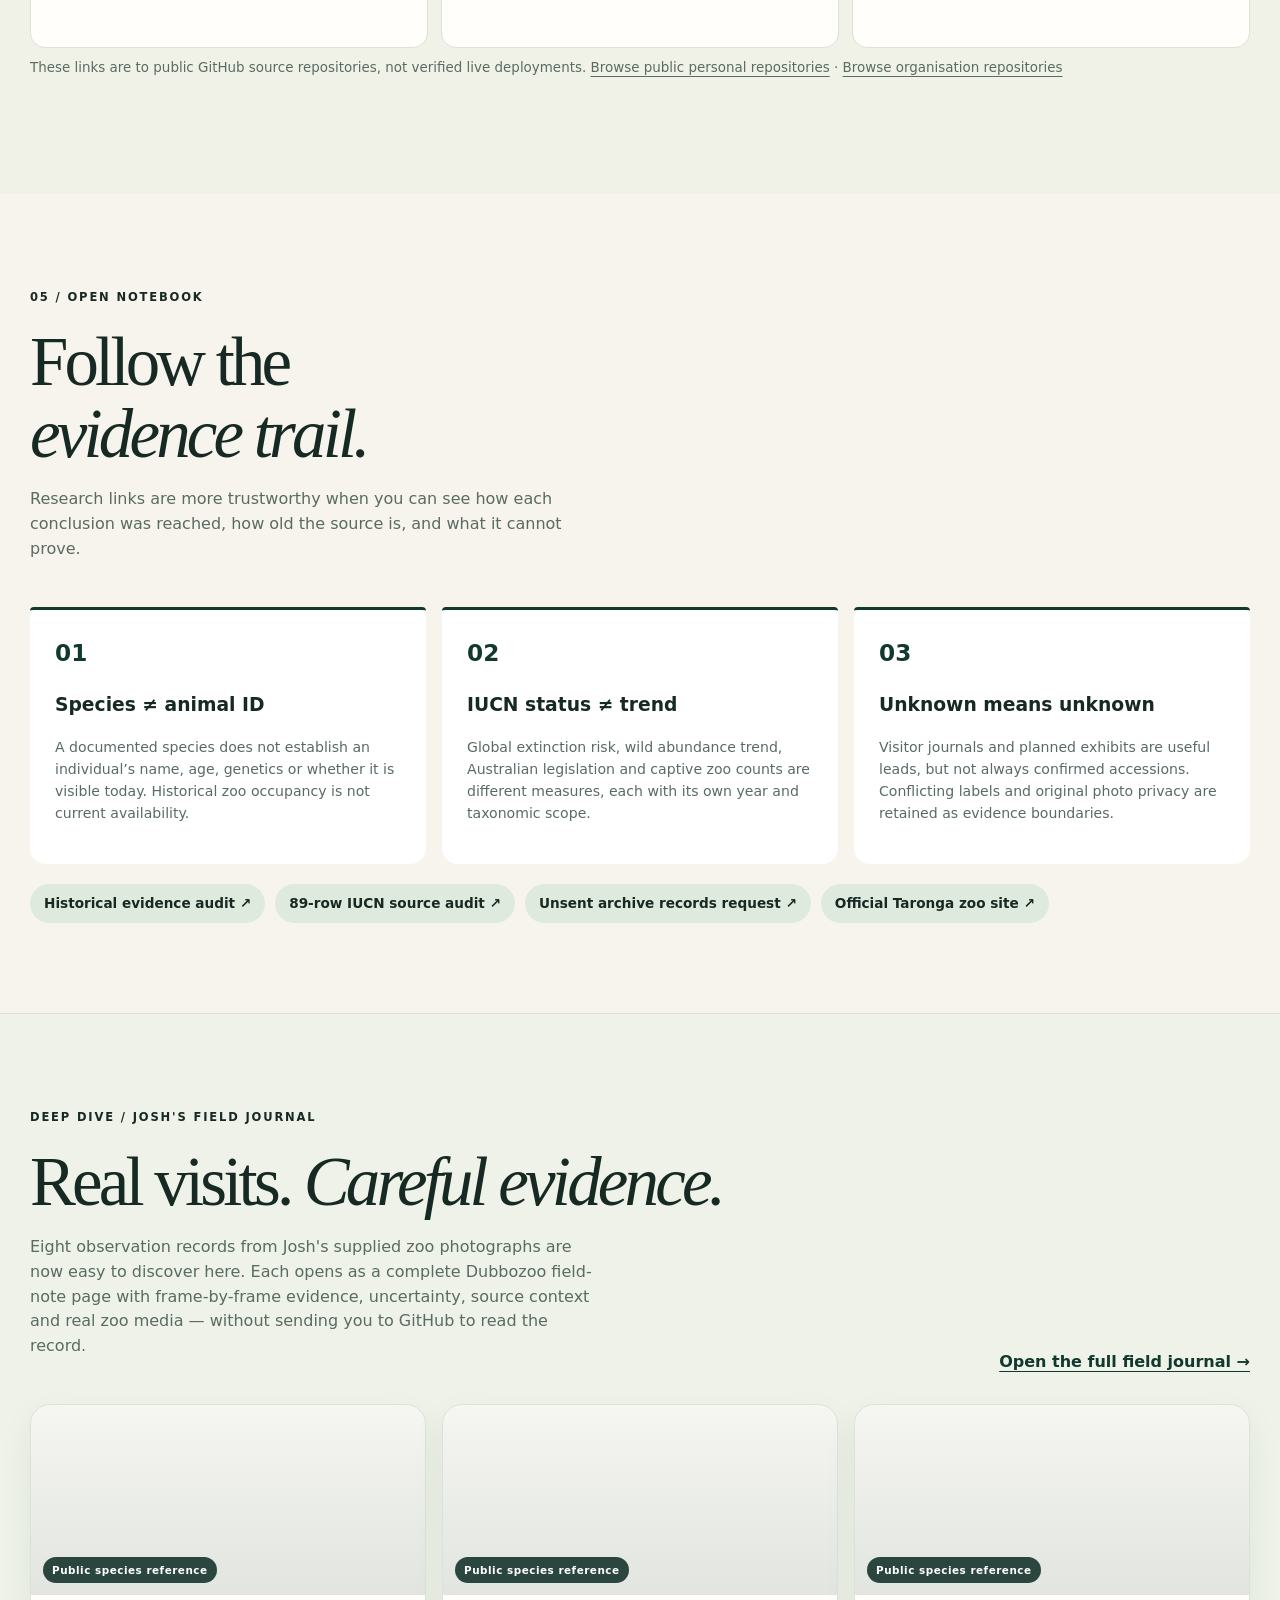
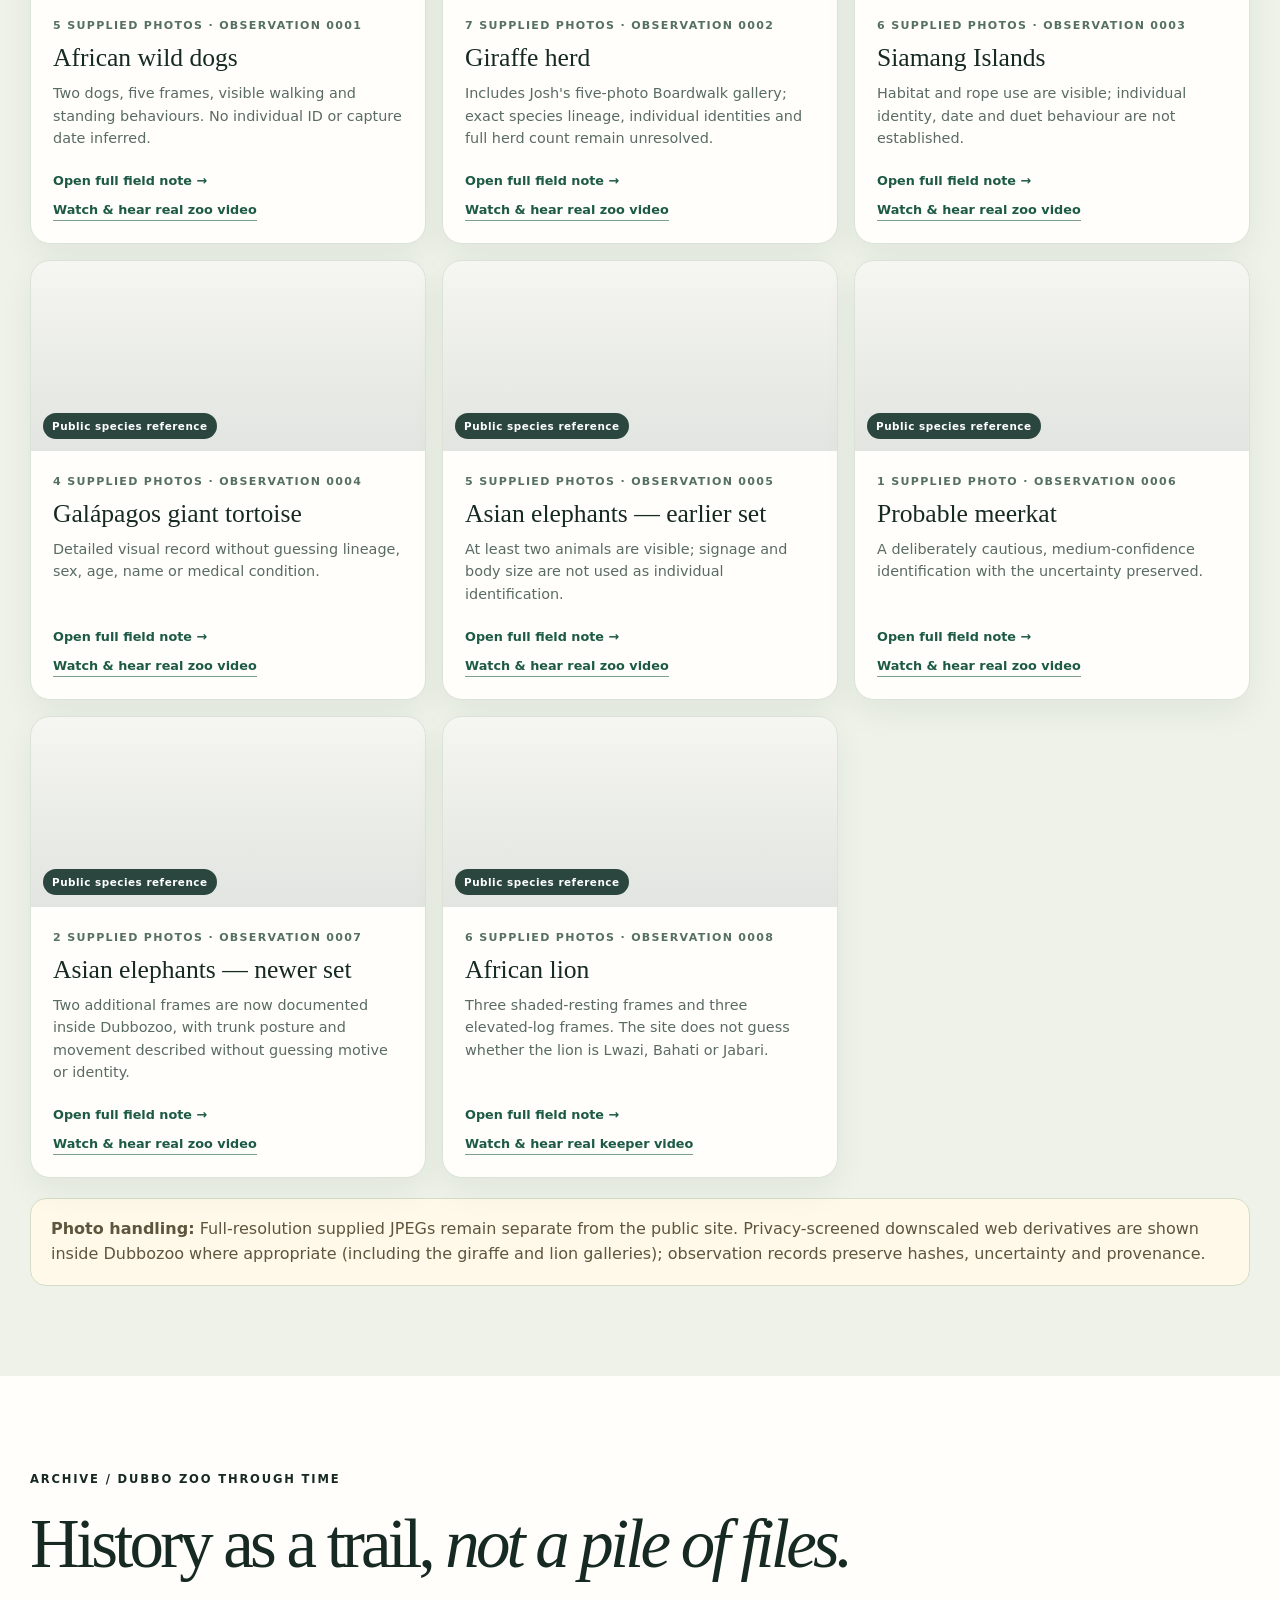
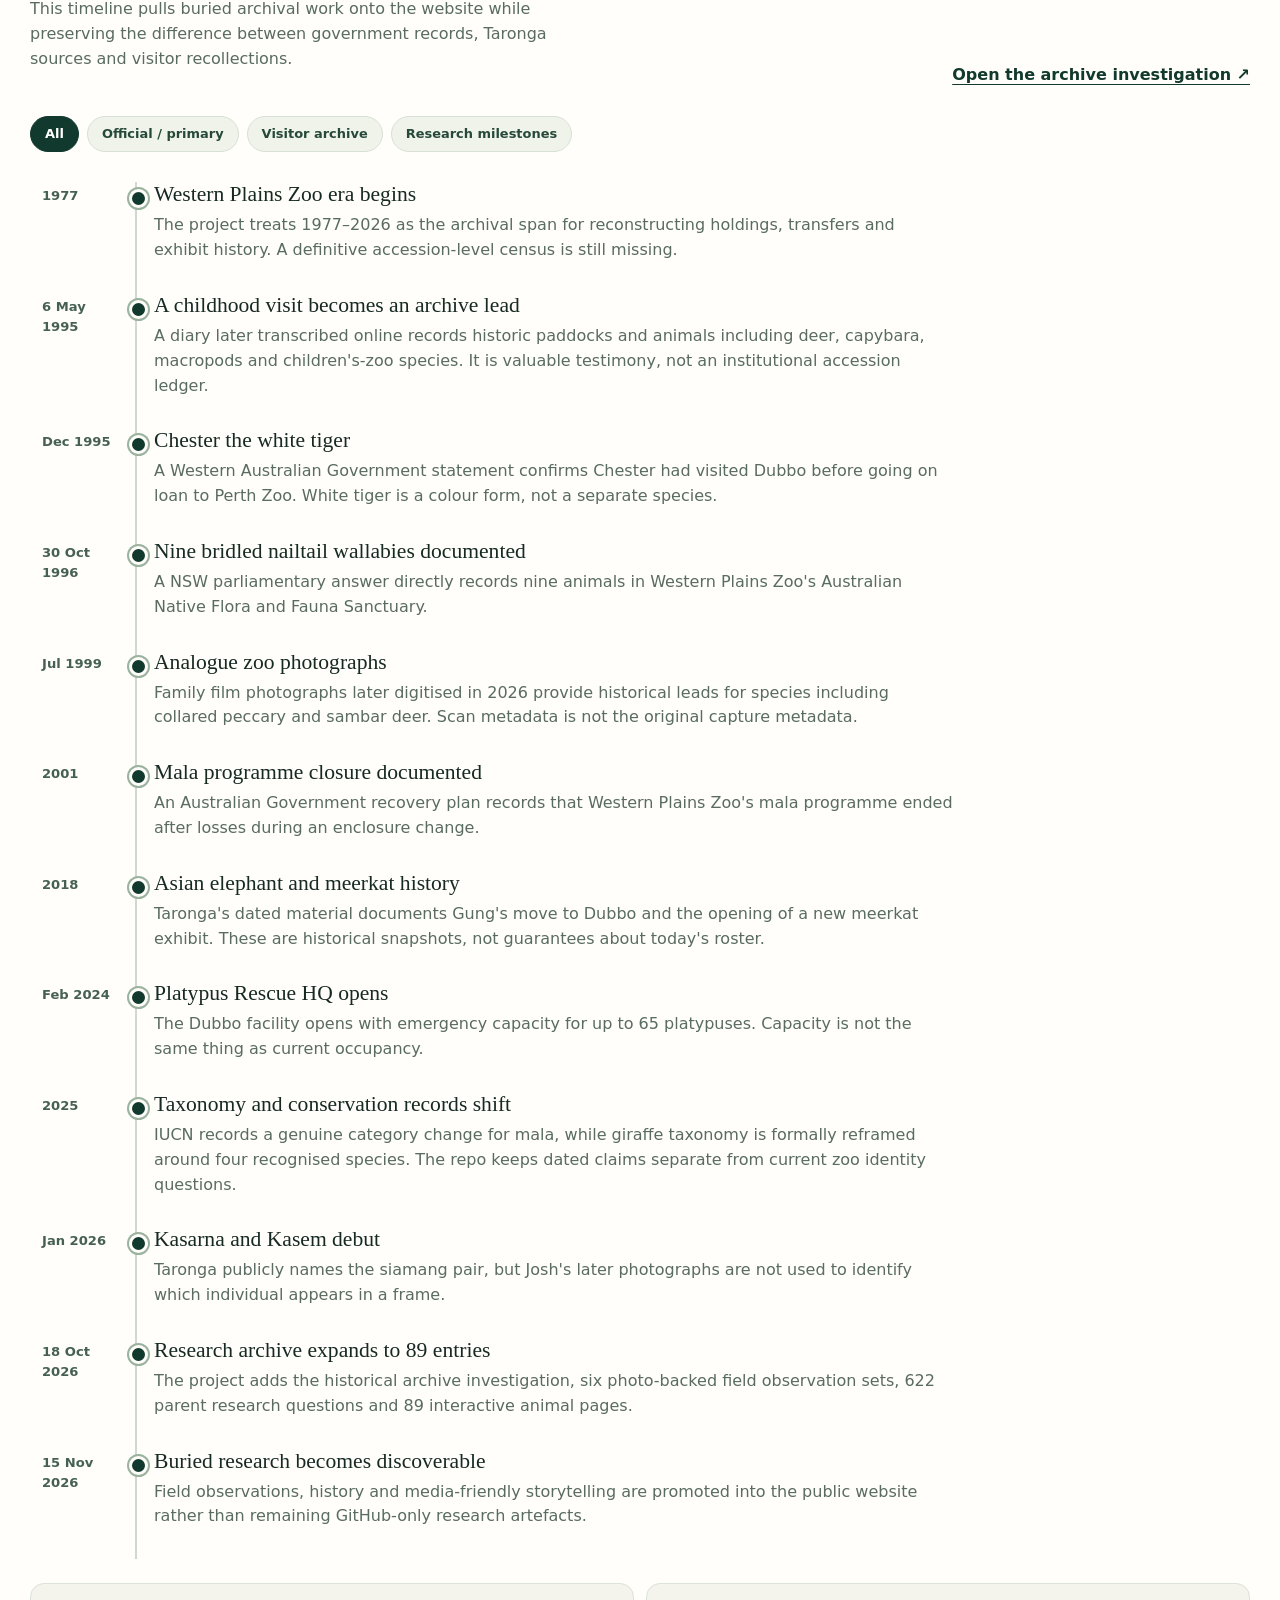
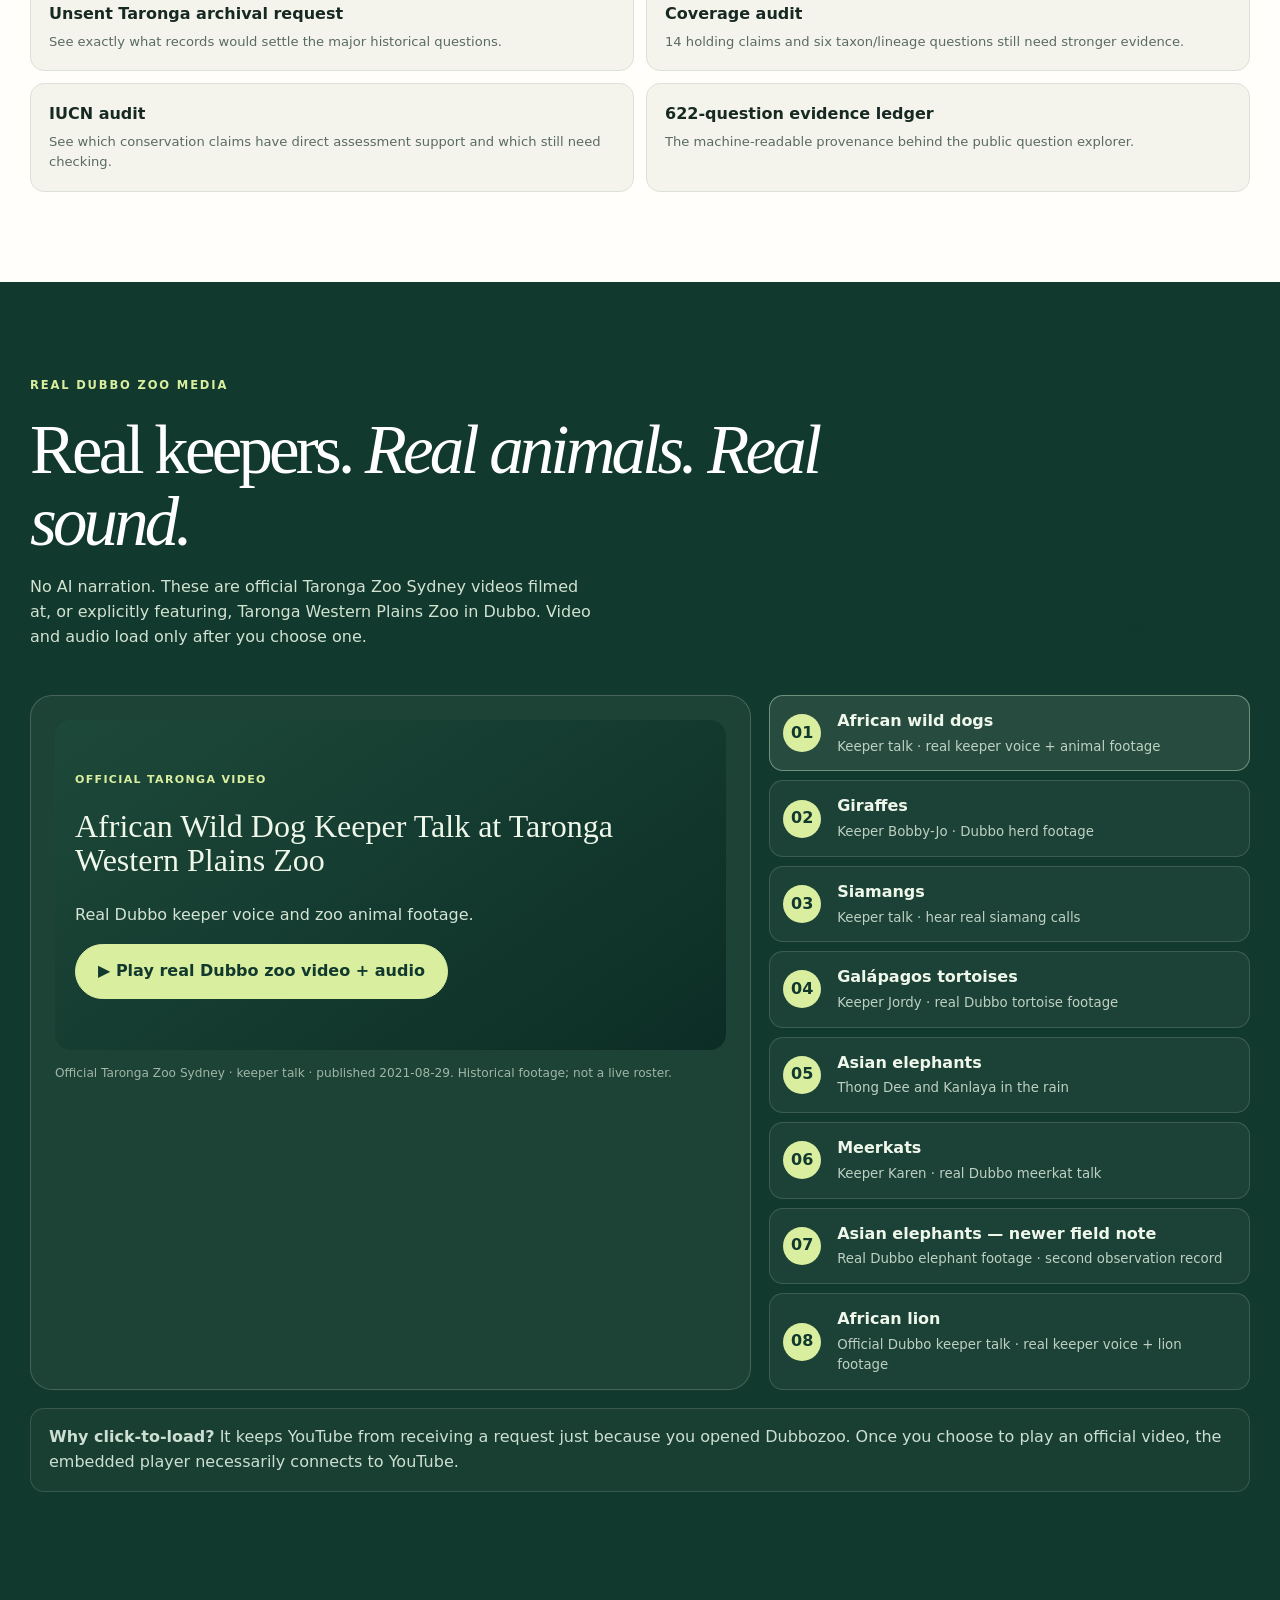
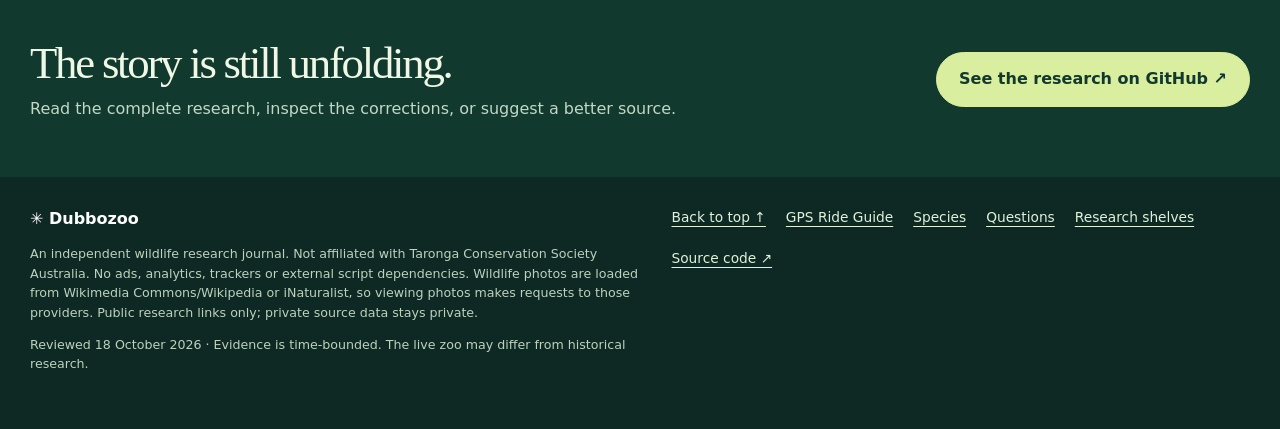
==== commit 6fb0c4d0: "feat: add elephant 0007 and lion 0008 real media choices" ====
--- a/index.html
+++ b/index.html
@@ -625,6 +625,8 @@
       <button type="button" class="real-media-choice" data-observation="4" id="real-media-004"><span>04</span><div><strong>Galápagos tortoises</strong><small>Keeper Jordy · real Dubbo tortoise footage</small></div></button>
       <button type="button" class="real-media-choice" data-observation="5" id="real-media-005"><span>05</span><div><strong>Asian elephants</strong><small>Thong Dee and Kanlaya in the rain</small></div></button>
       <button type="button" class="real-media-choice" data-observation="6" id="real-media-006"><span>06</span><div><strong>Meerkats</strong><small>Keeper Karen · real Dubbo meerkat talk</small></div></button>
+      <button type="button" class="real-media-choice" data-observation="7" id="real-media-007"><span>07</span><div><strong>Asian elephants — newer field note</strong><small>Real Dubbo elephant footage · second observation record</small></div></button>
+      <button type="button" class="real-media-choice" data-observation="8" id="real-media-008"><span>08</span><div><strong>African lion</strong><small>Official Dubbo keeper talk · real keeper voice + lion footage</small></div></button>
     </div>
   </div>
   <div class="real-media-note"><strong>Why click-to-load?</strong> It keeps YouTube from receiving a request just because you opened Dubbozoo. Once you choose to play an official video, the embedded player necessarily connects to YouTube.</div>
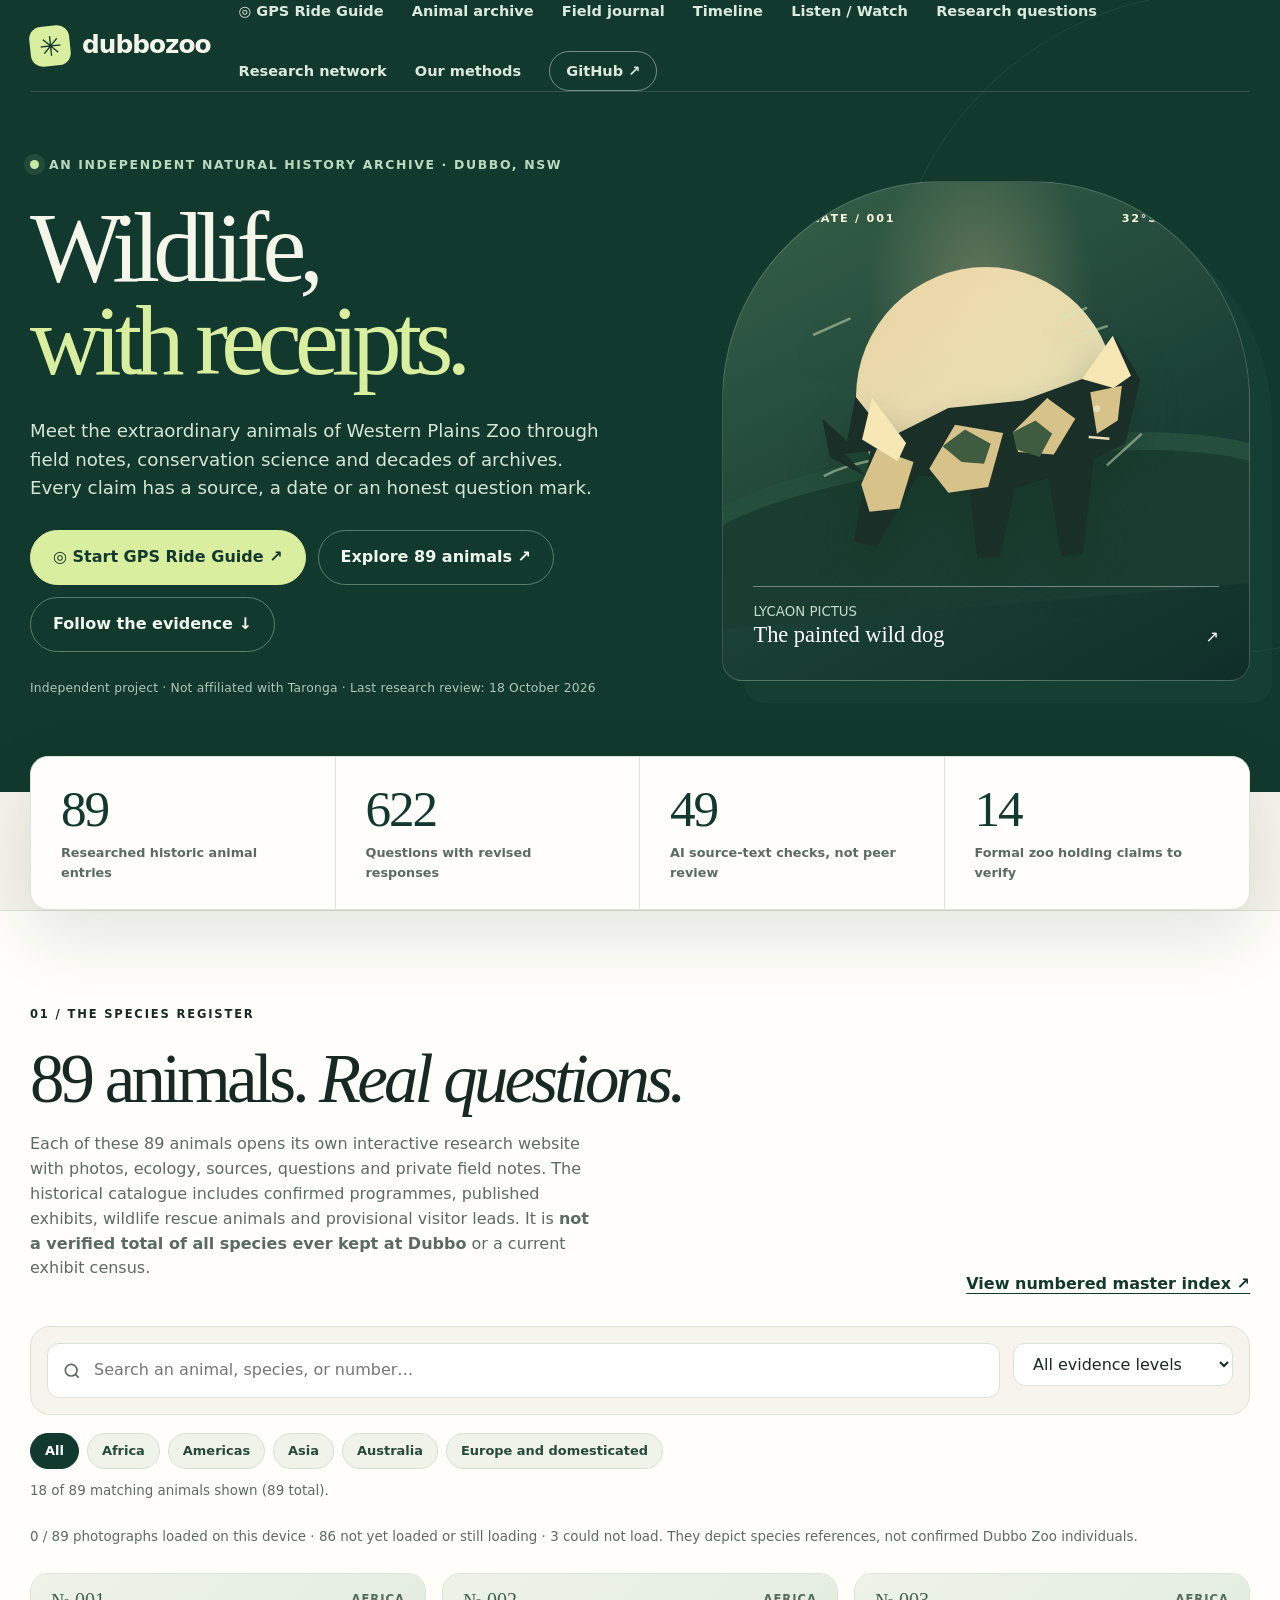
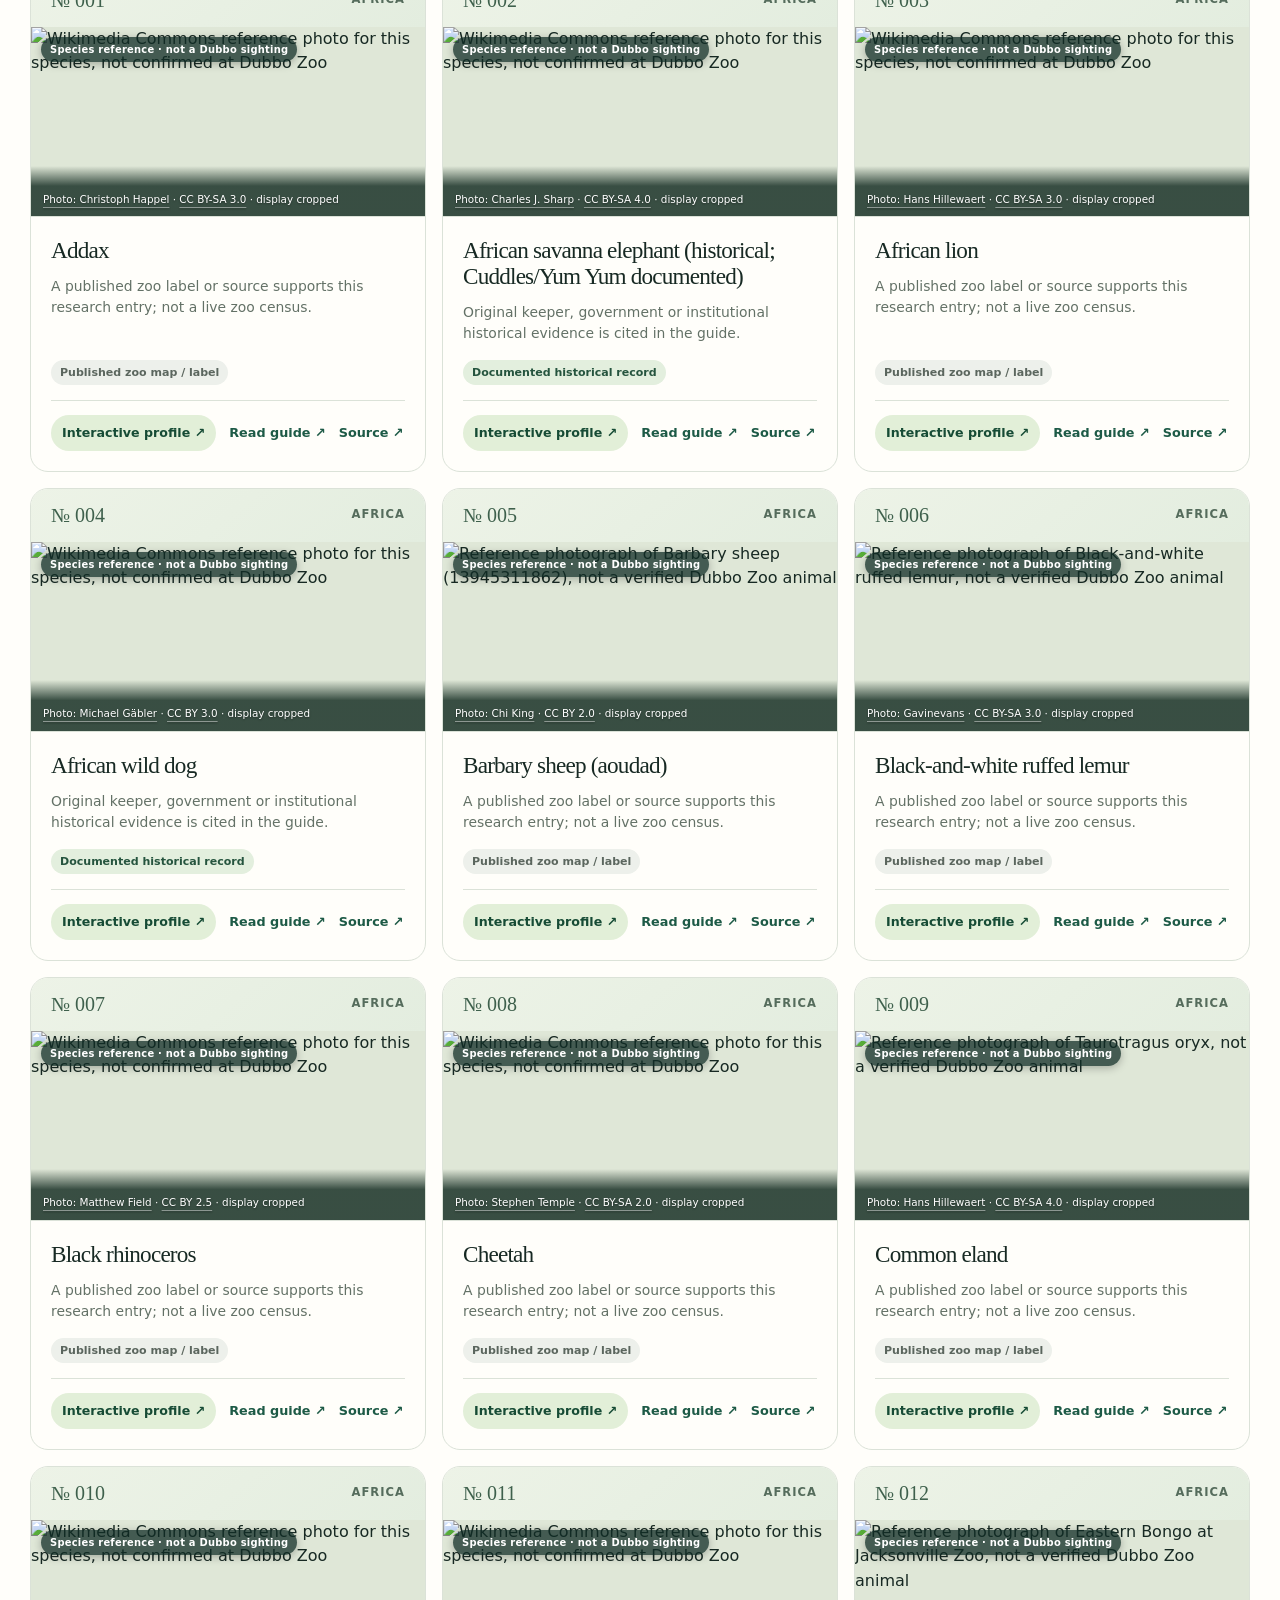
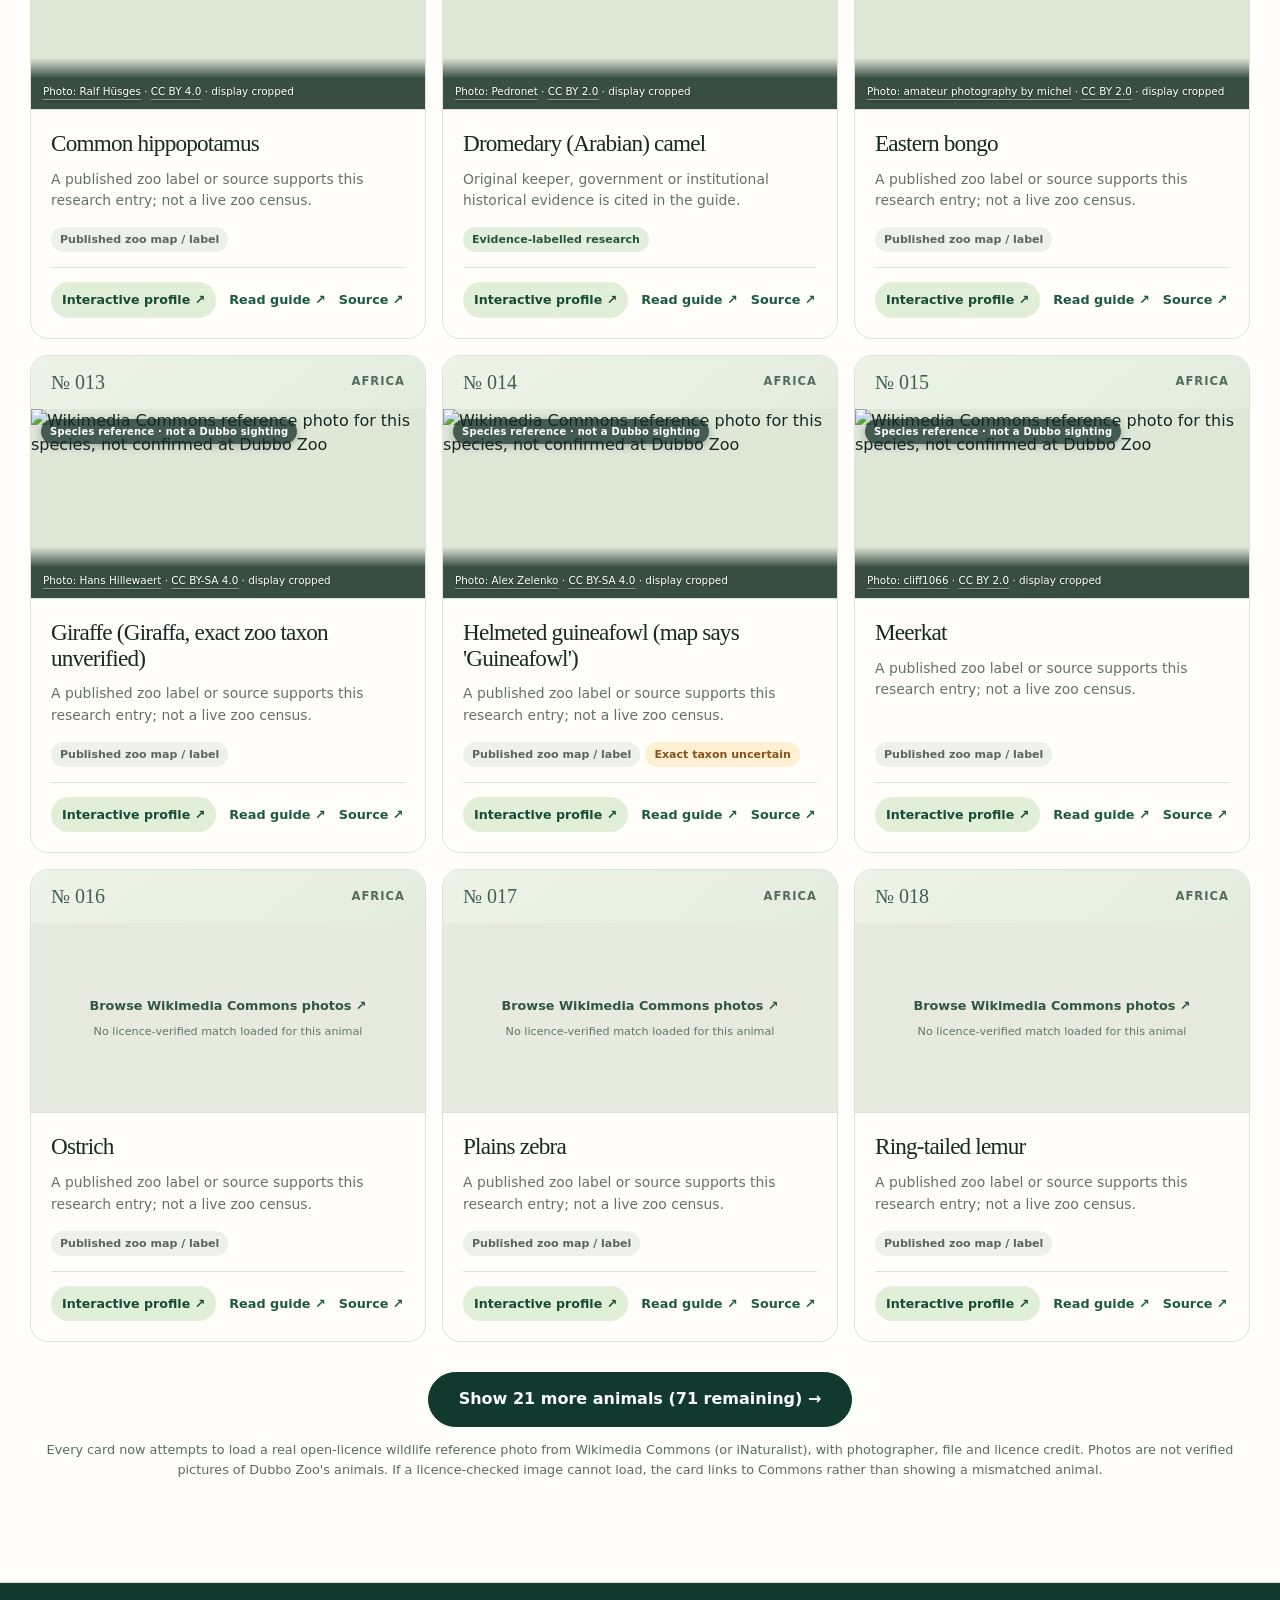
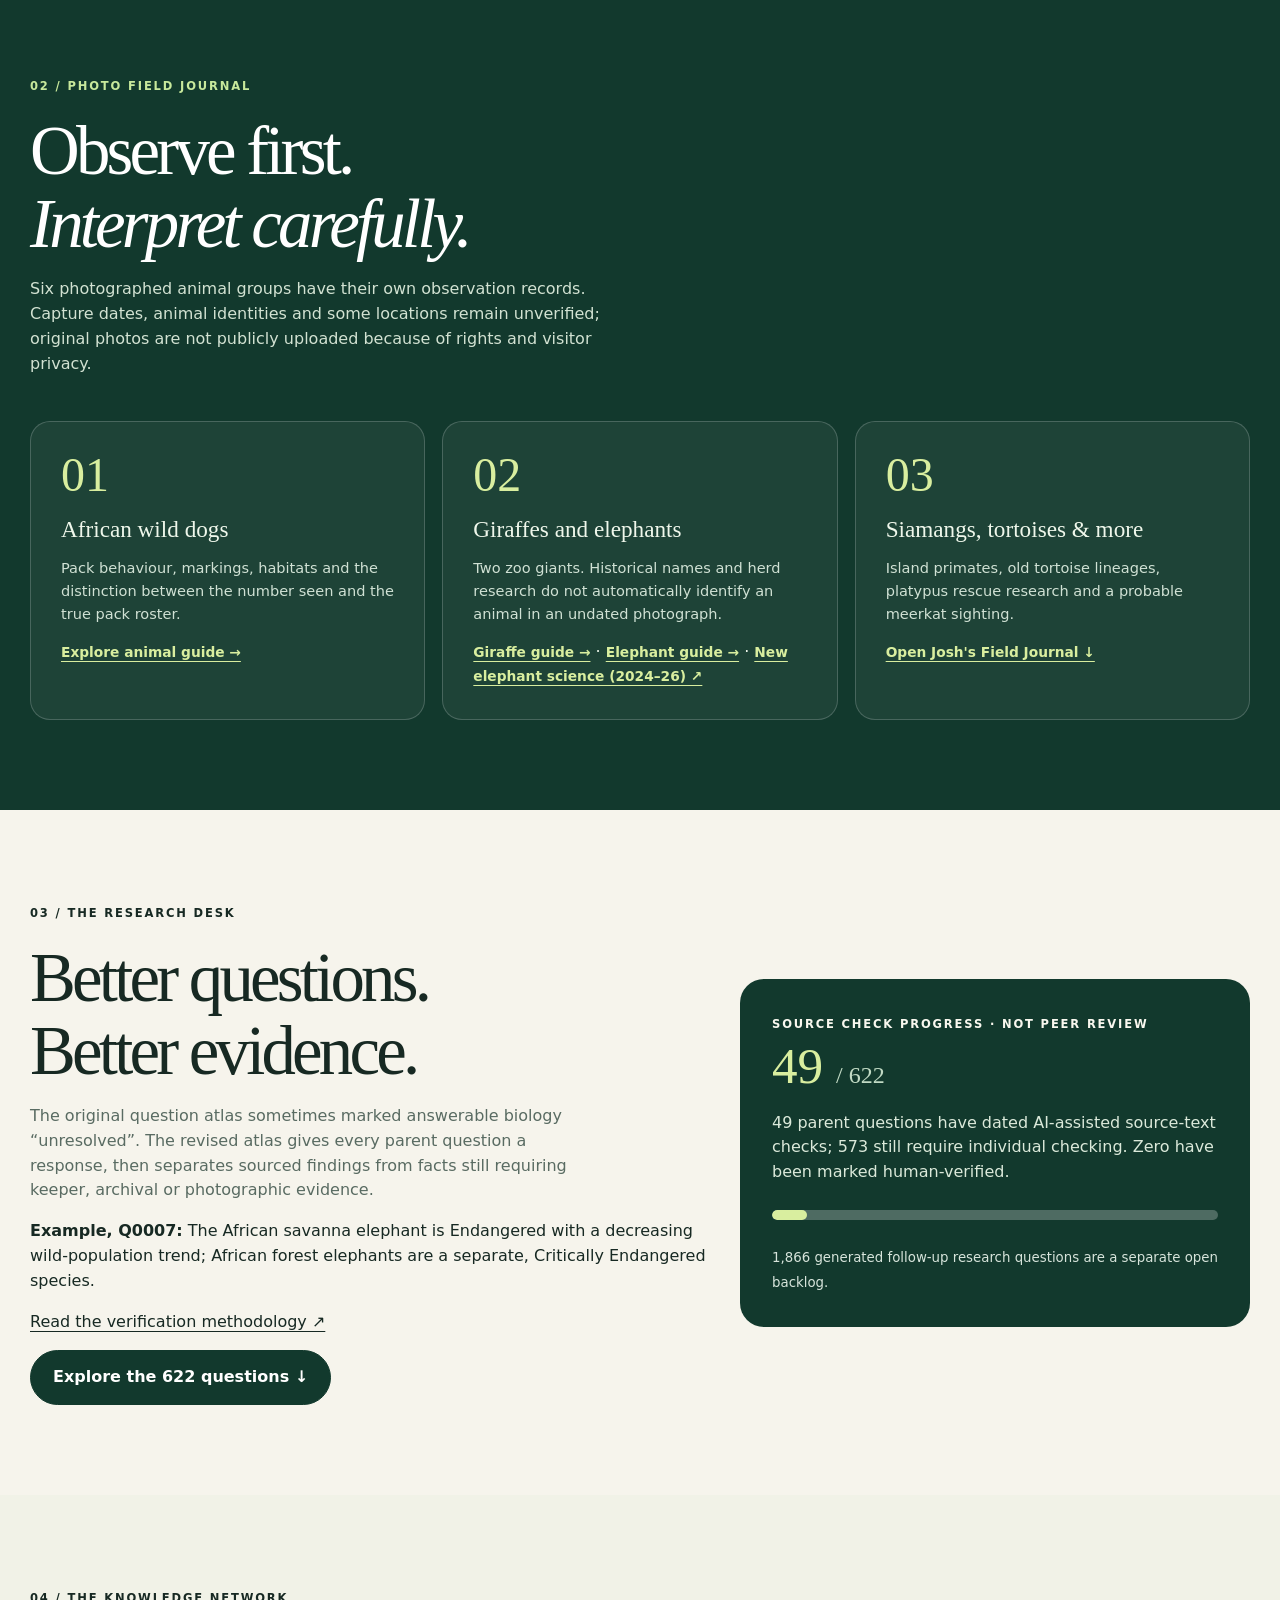
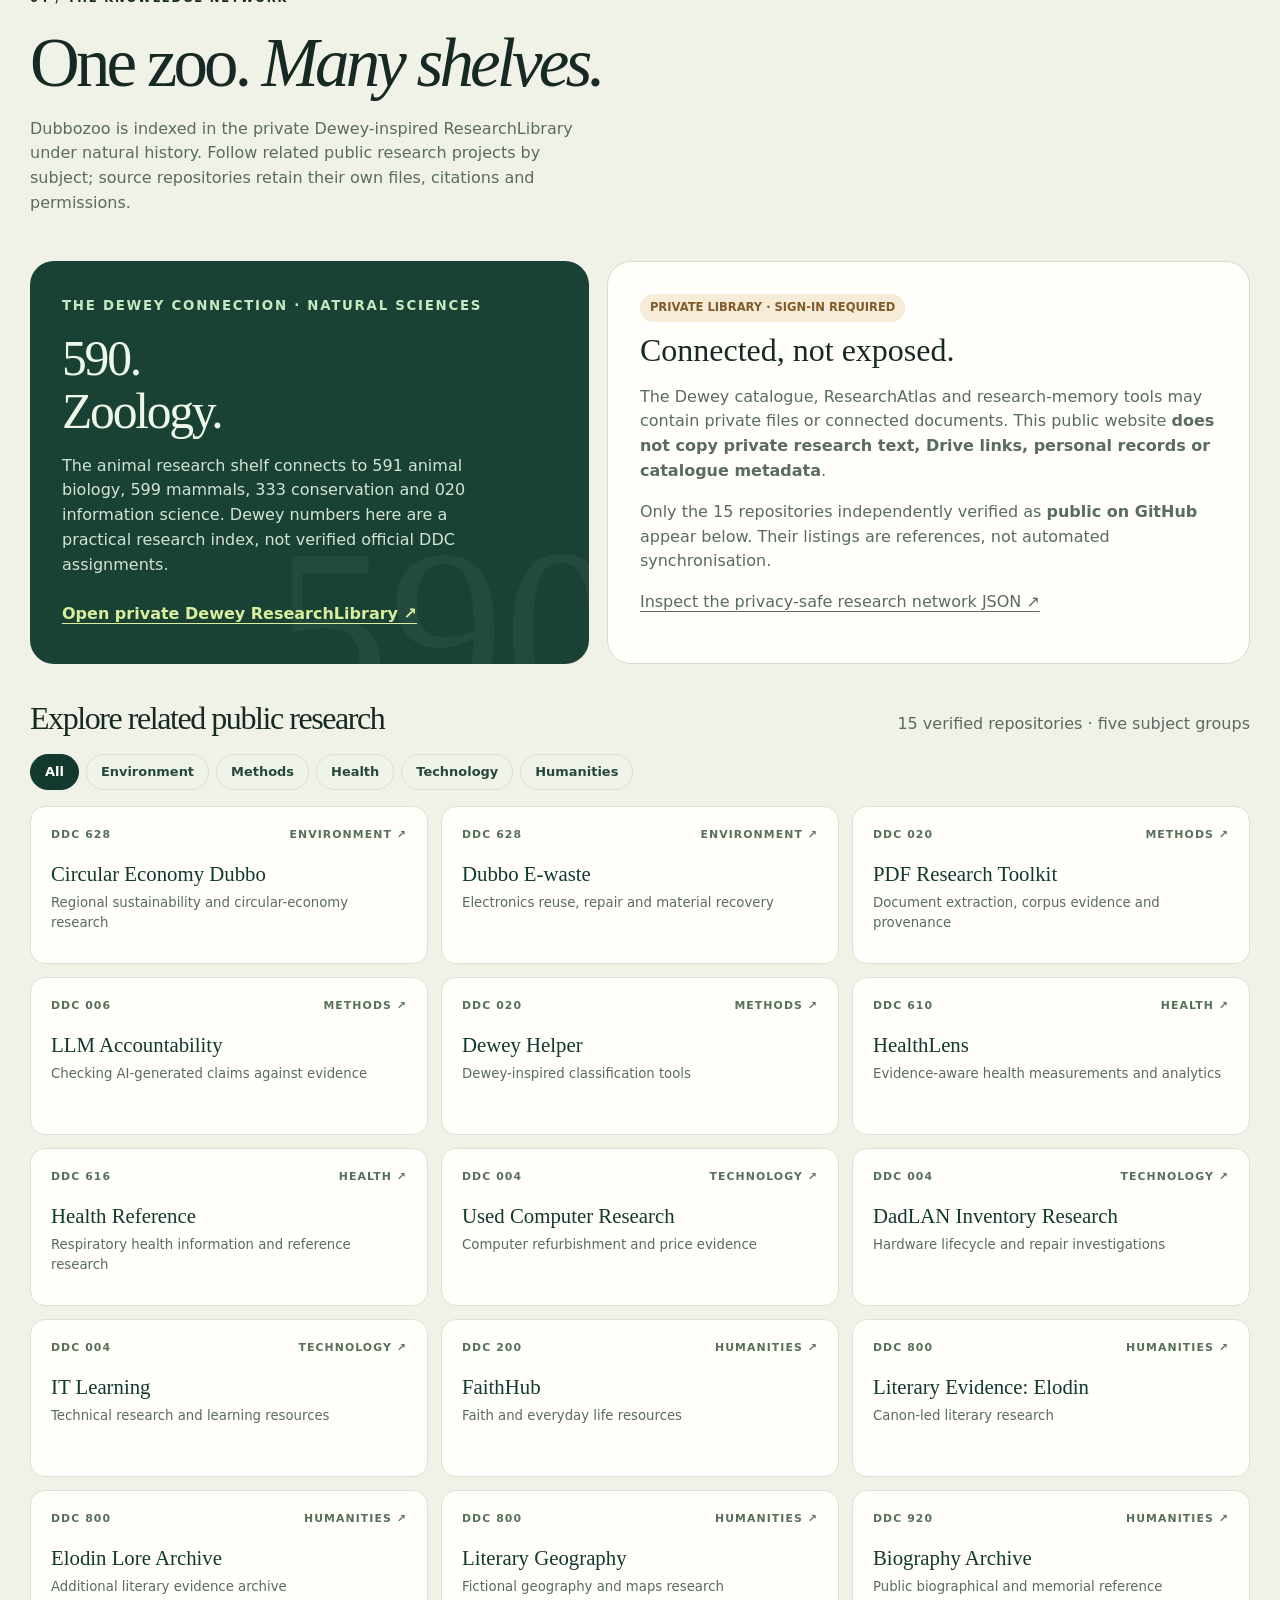
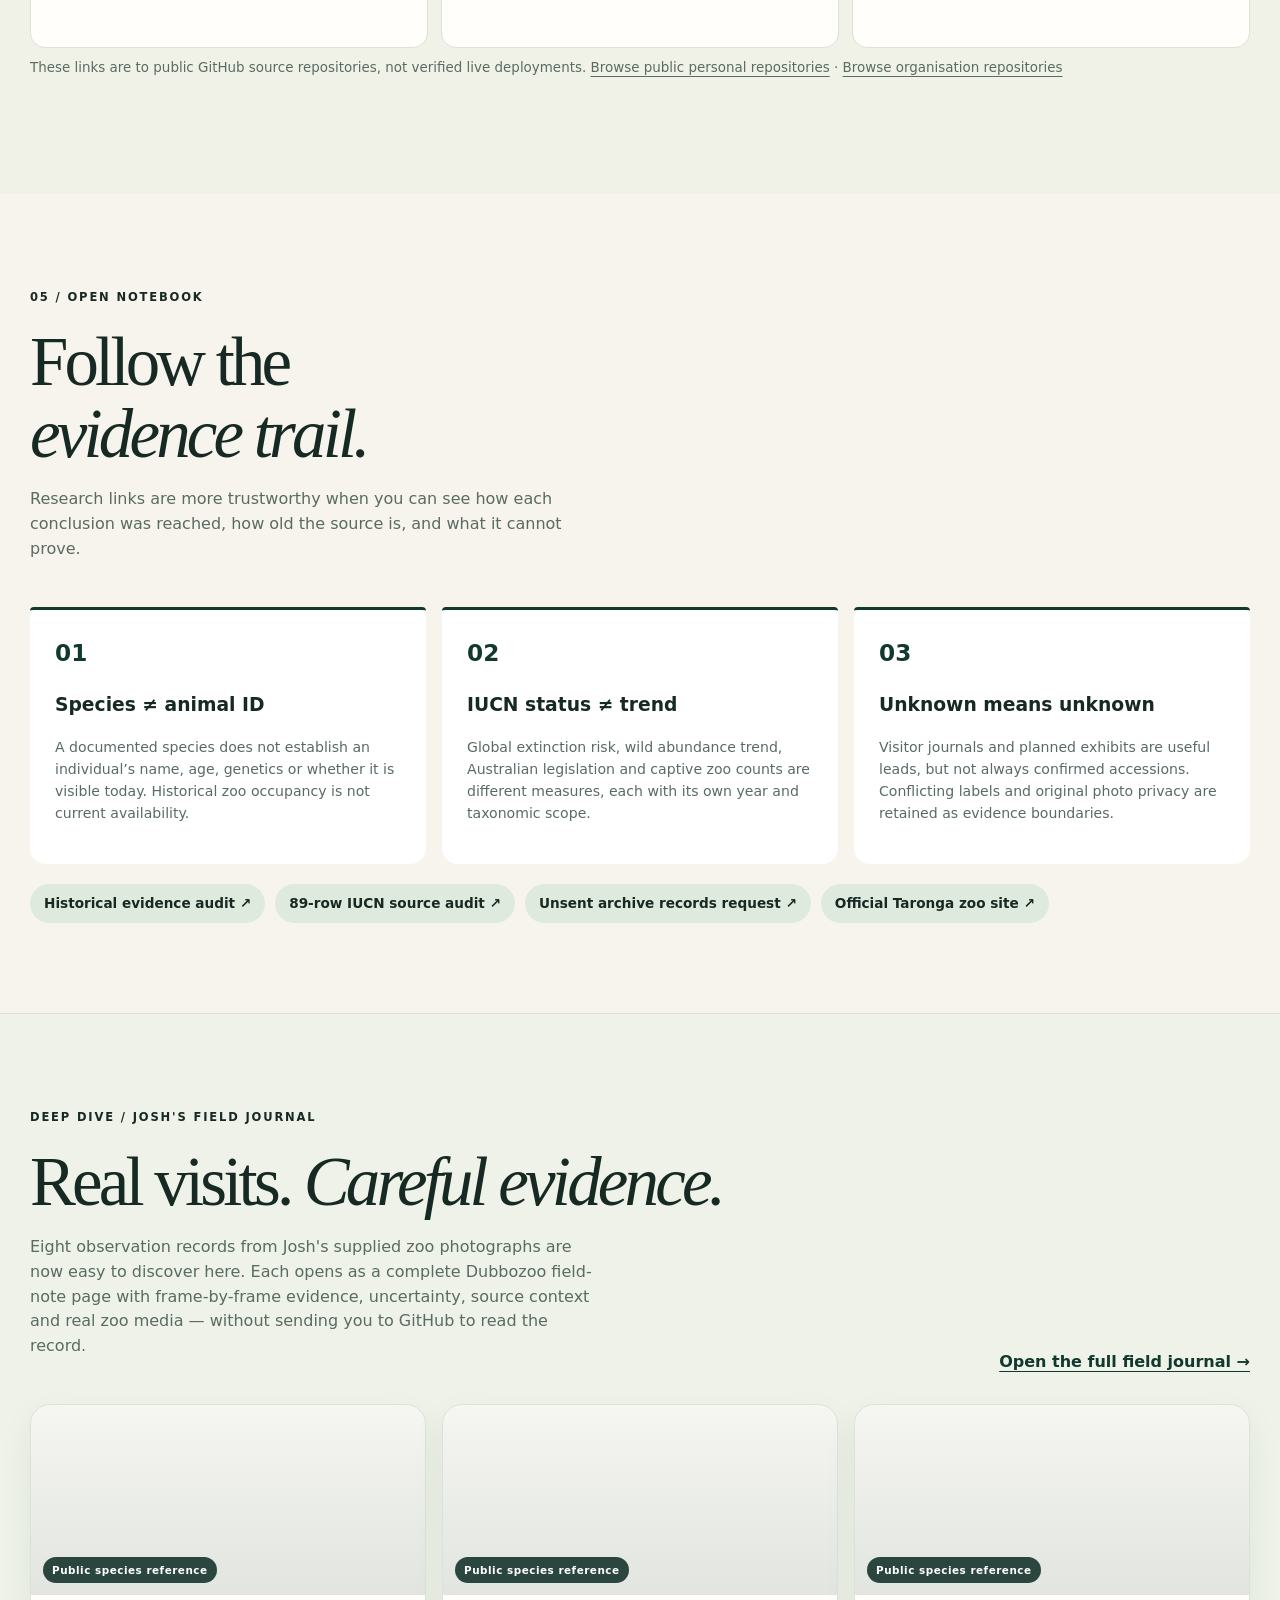
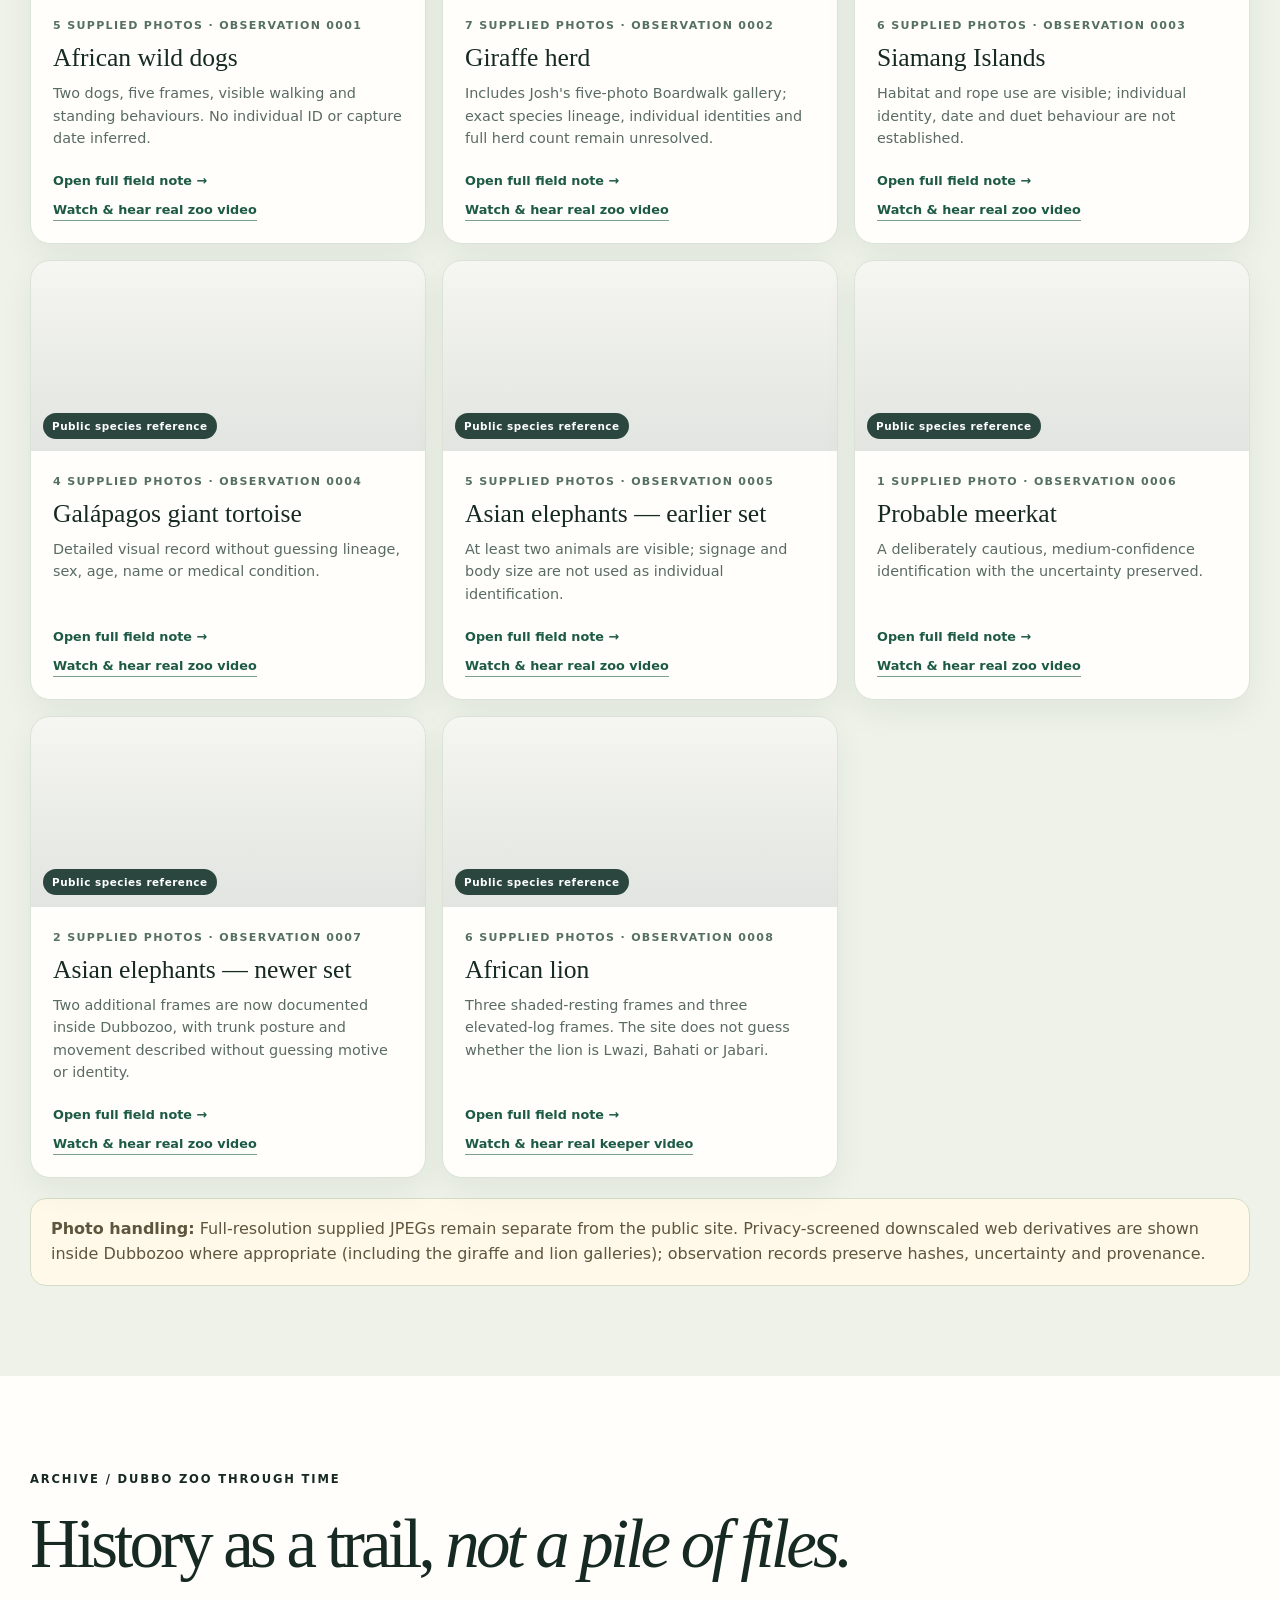
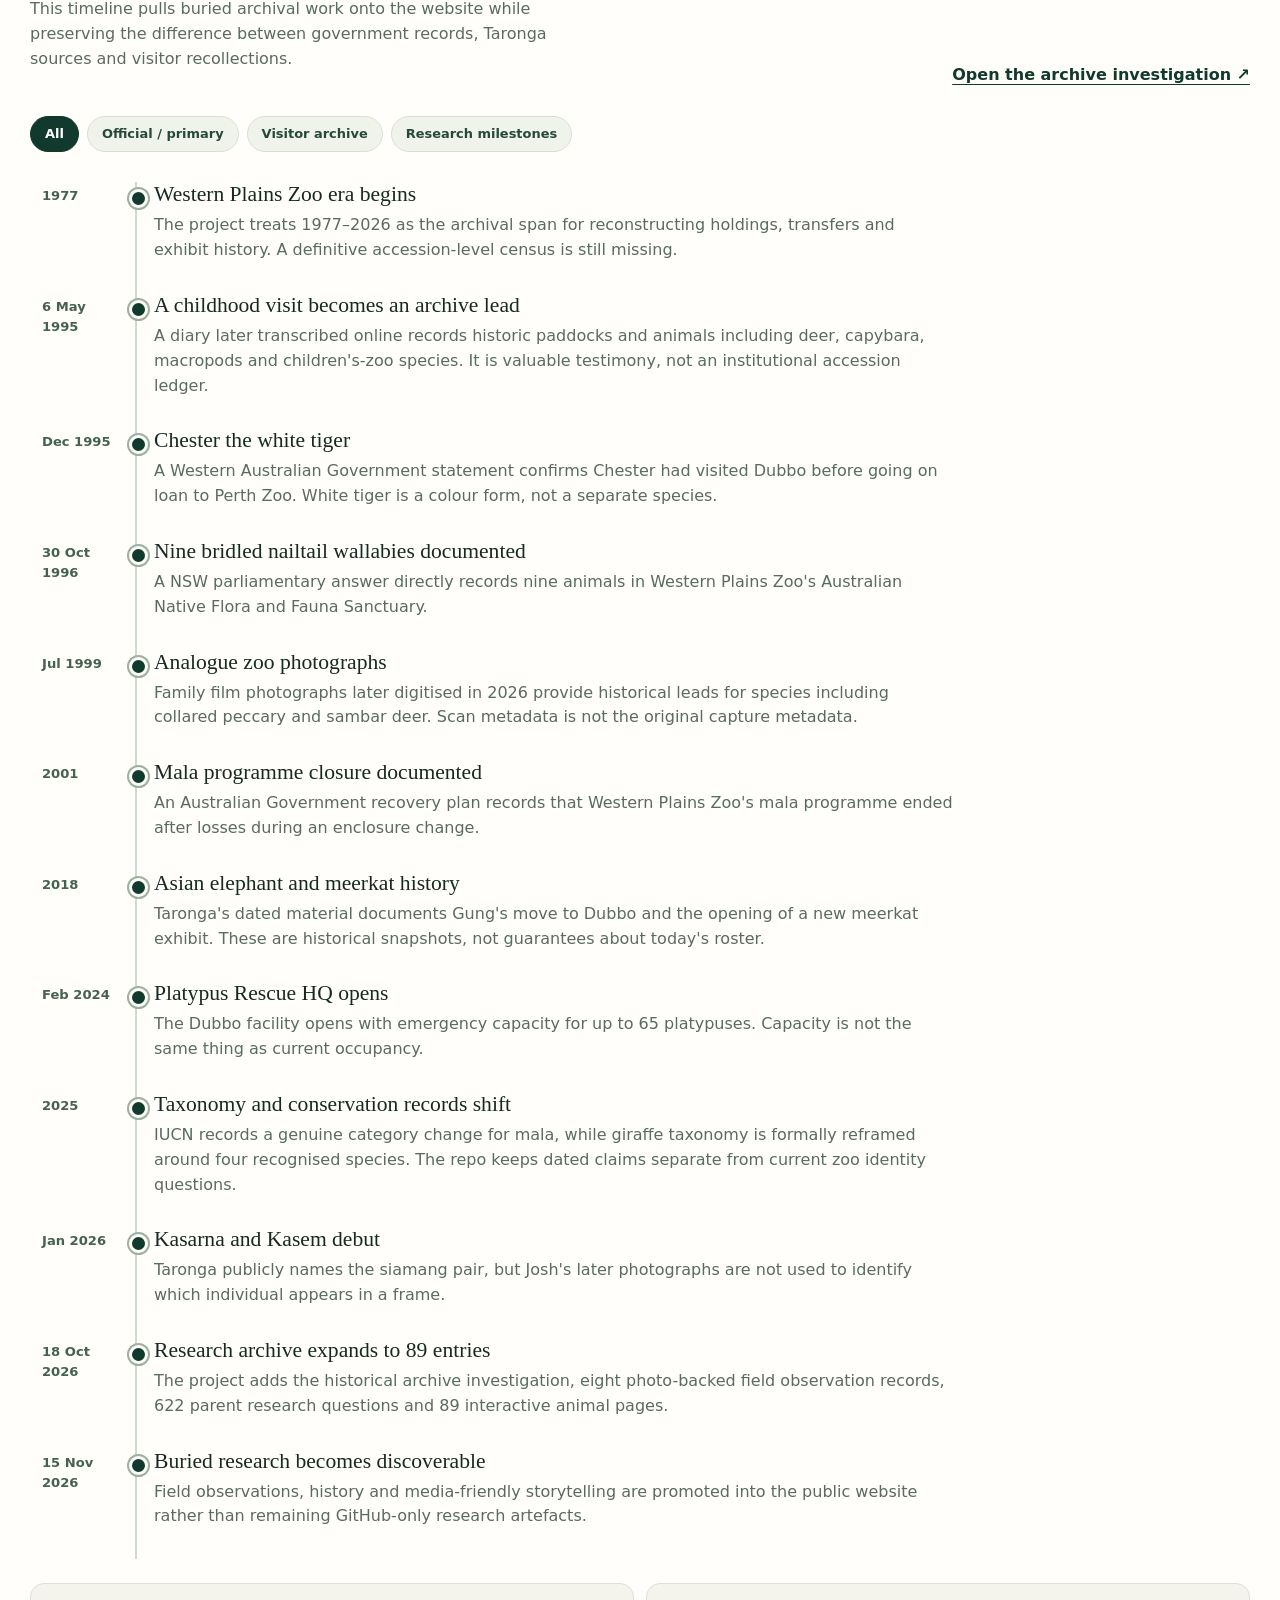
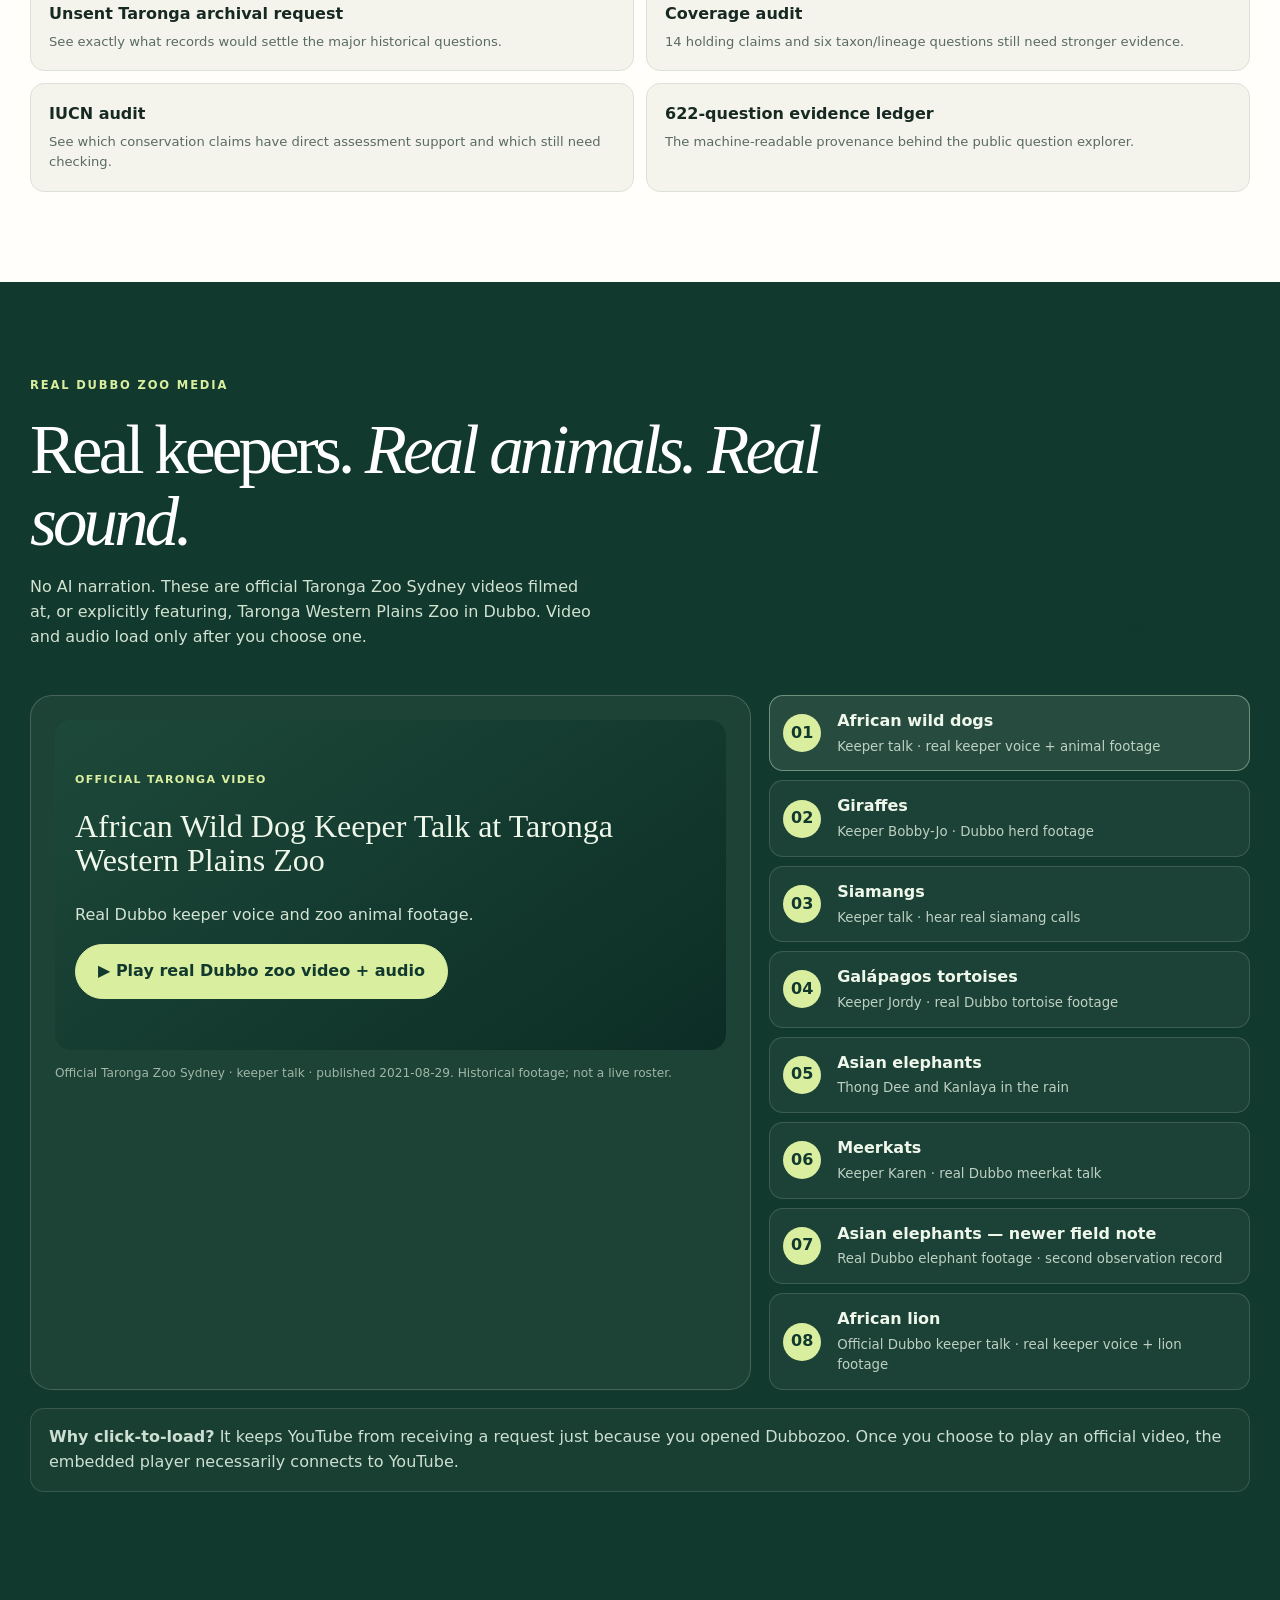
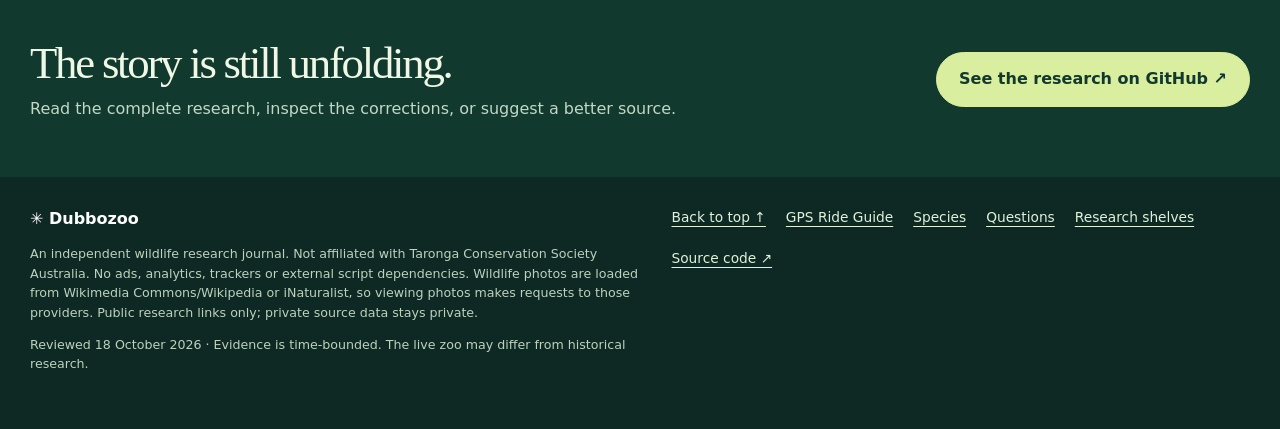
==== commit 7fe6880b: "docs: update homepage field-journal count to eight" ====
--- a/index.html
+++ b/index.html
@@ -599,7 +599,7 @@
     <article class="timeline-item" data-timeline-kind="official"><time>Feb 2024</time><div><h3>Platypus Rescue HQ opens</h3><p>The Dubbo facility opens with emergency capacity for up to 65 platypuses. Capacity is not the same thing as current occupancy.</p></div></article>
     <article class="timeline-item" data-timeline-kind="official"><time>2025</time><div><h3>Taxonomy and conservation records shift</h3><p>IUCN records a genuine category change for mala, while giraffe taxonomy is formally reframed around four recognised species. The repo keeps dated claims separate from current zoo identity questions.</p></div></article>
     <article class="timeline-item" data-timeline-kind="official"><time>Jan 2026</time><div><h3>Kasarna and Kasem debut</h3><p>Taronga publicly names the siamang pair, but Josh's later photographs are not used to identify which individual appears in a frame.</p></div></article>
-    <article class="timeline-item" data-timeline-kind="research"><time>18 Oct 2026</time><div><h3>Research archive expands to 89 entries</h3><p>The project adds the historical archive investigation, six photo-backed field observation sets, 622 parent research questions and 89 interactive animal pages.</p></div></article>
+    <article class="timeline-item" data-timeline-kind="research"><time>18 Oct 2026</time><div><h3>Research archive expands to 89 entries</h3><p>The project adds the historical archive investigation, eight photo-backed field observation records, 622 parent research questions and 89 interactive animal pages.</p></div></article>
     <article class="timeline-item" data-timeline-kind="research"><time>15 Nov 2026</time><div><h3>Buried research becomes discoverable</h3><p>Field observations, history and media-friendly storytelling are promoted into the public website rather than remaining GitHub-only research artefacts.</p></div></article>
   </div>
   <div class="archive-links"><a href="https://github.com/joshualparris/Dubbozoo/blob/main/docs/archival-records-request.md" target="_blank" rel="noopener noreferrer"><strong>Unsent Taronga archival request</strong><span>See exactly what records would settle the major historical questions.</span></a><a href="https://github.com/joshualparris/Dubbozoo/blob/main/docs/coverage-audit.md" target="_blank" rel="noopener noreferrer"><strong>Coverage audit</strong><span>14 holding claims and six taxon/lineage questions still need stronger evidence.</span></a><a href="https://github.com/joshualparris/Dubbozoo/blob/main/docs/iucn-assessment-audit-2026-10-18.md" target="_blank" rel="noopener noreferrer"><strong>IUCN audit</strong><span>See which conservation claims have direct assessment support and which still need checking.</span></a><a href="https://github.com/joshualparris/Dubbozoo/blob/main/data/question-verification-ledger-2026-10-18.json" target="_blank" rel="noopener noreferrer"><strong>622-question evidence ledger</strong><span>The machine-readable provenance behind the public question explorer.</span></a></div>
